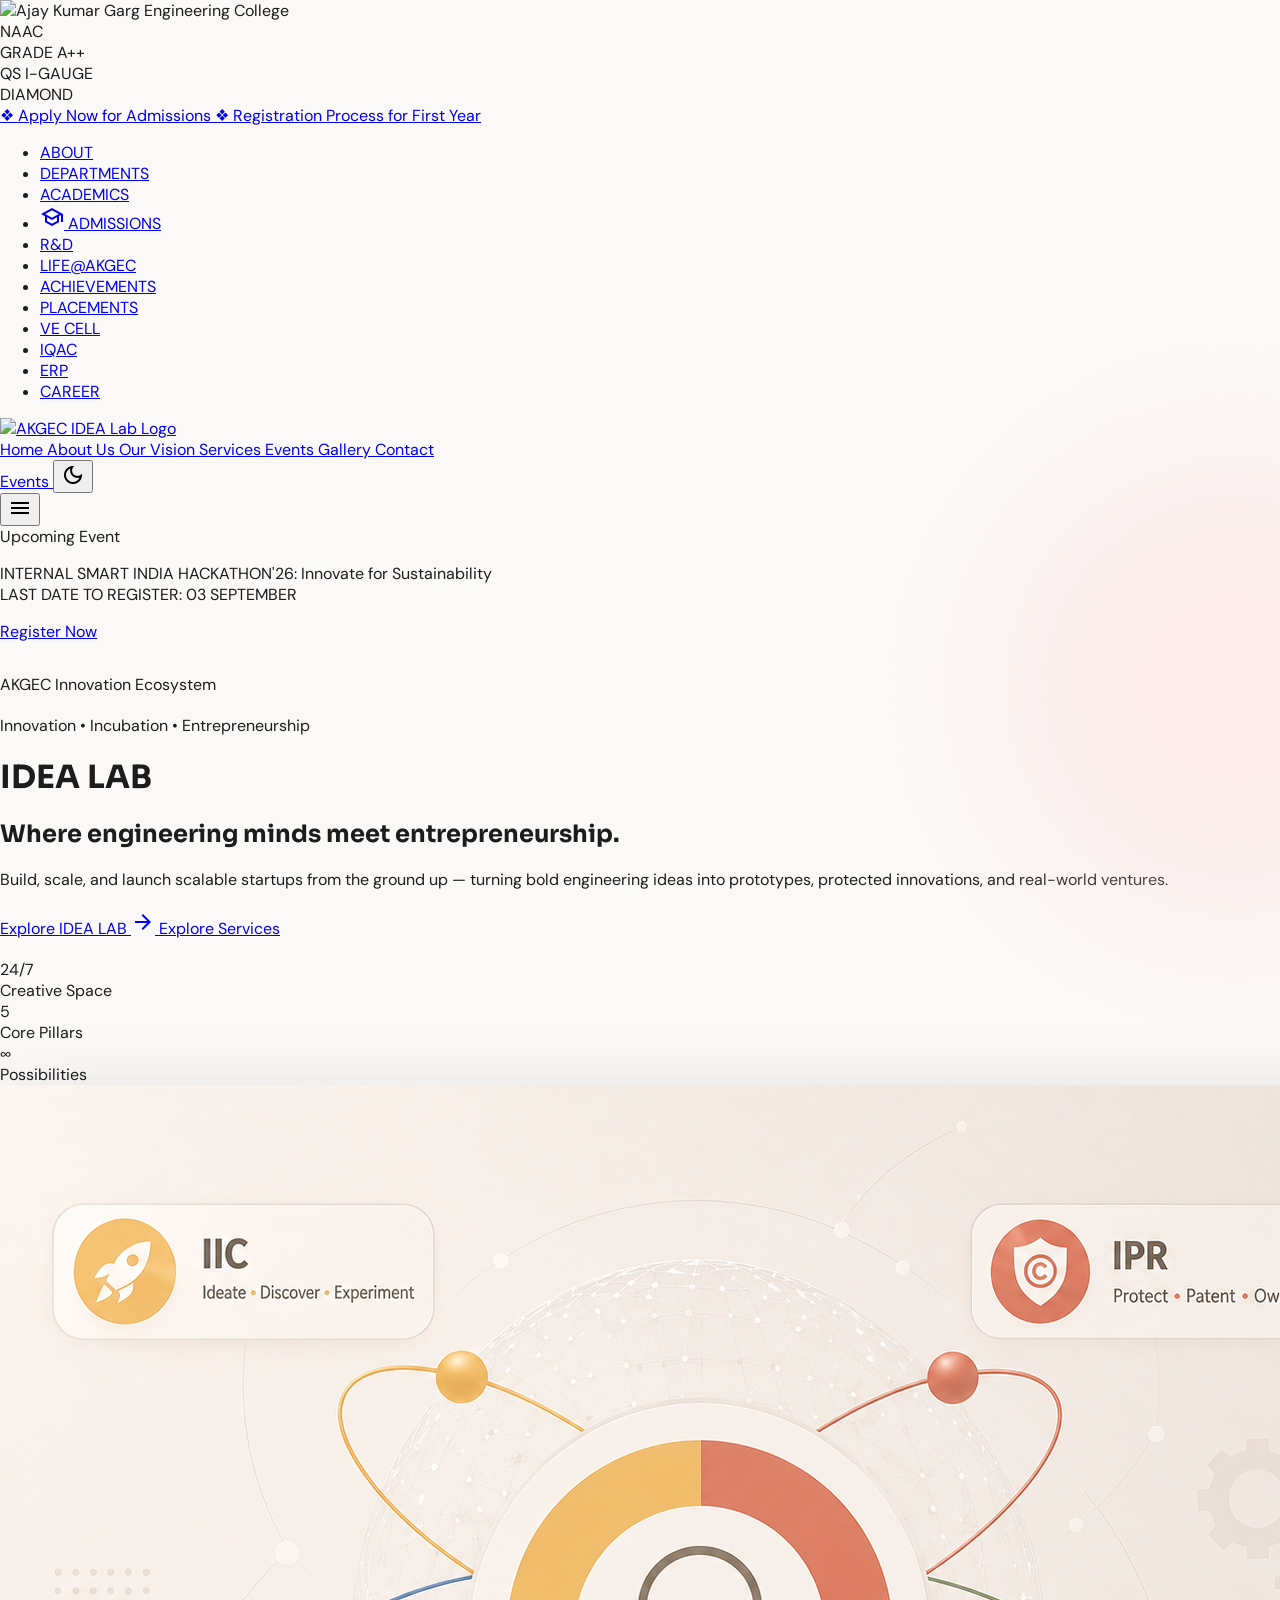
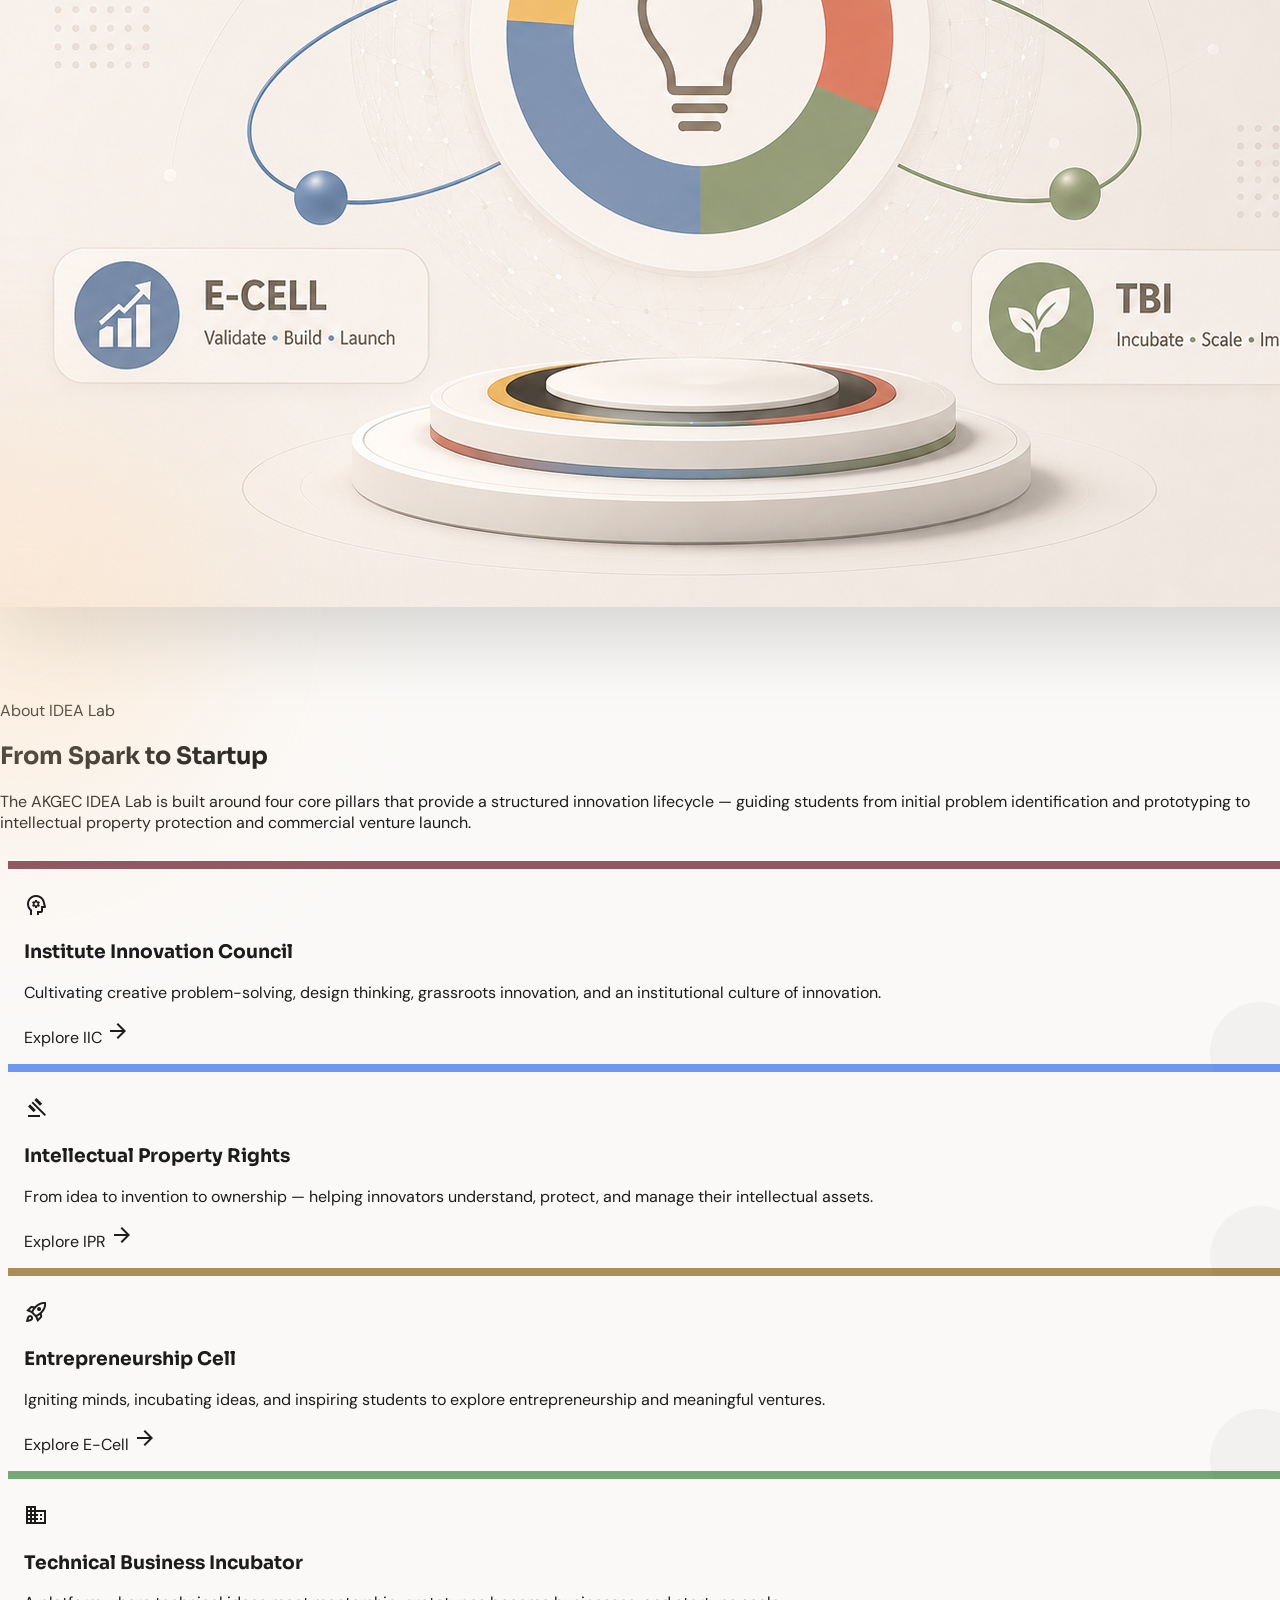
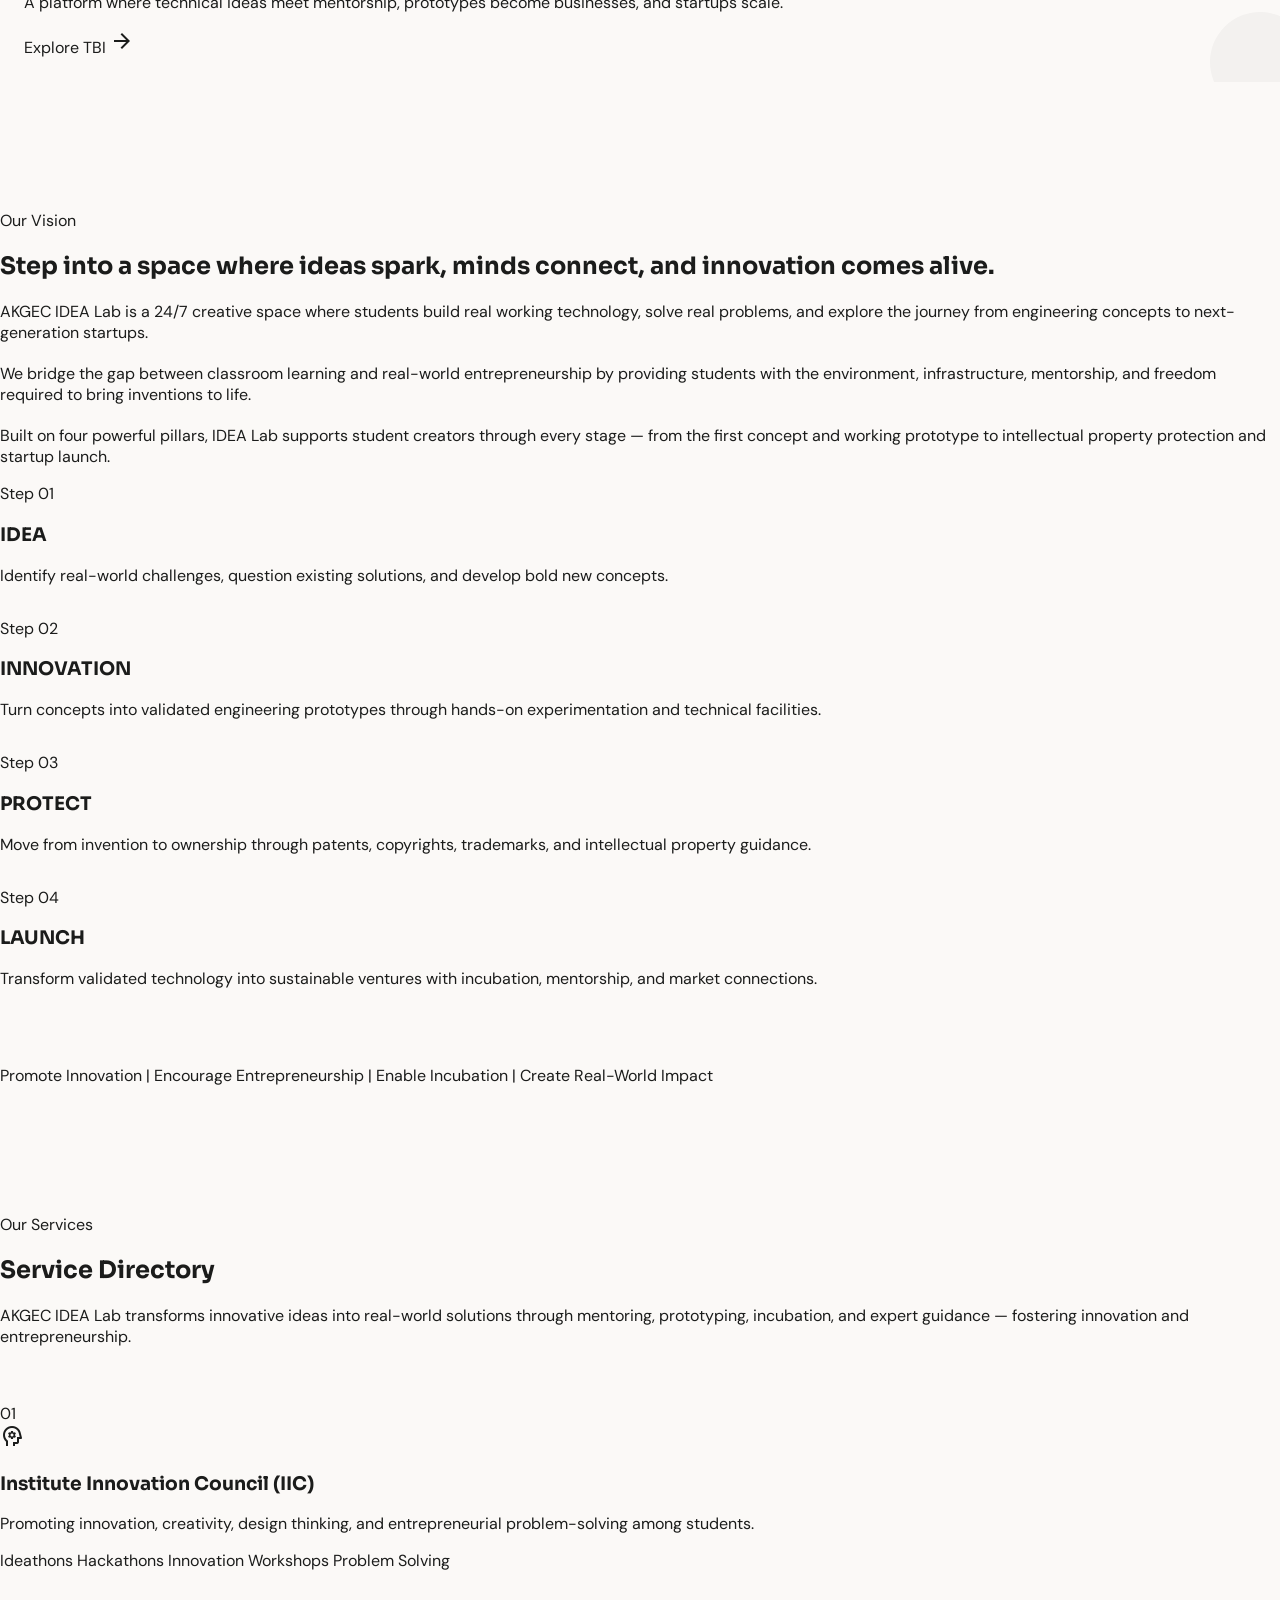
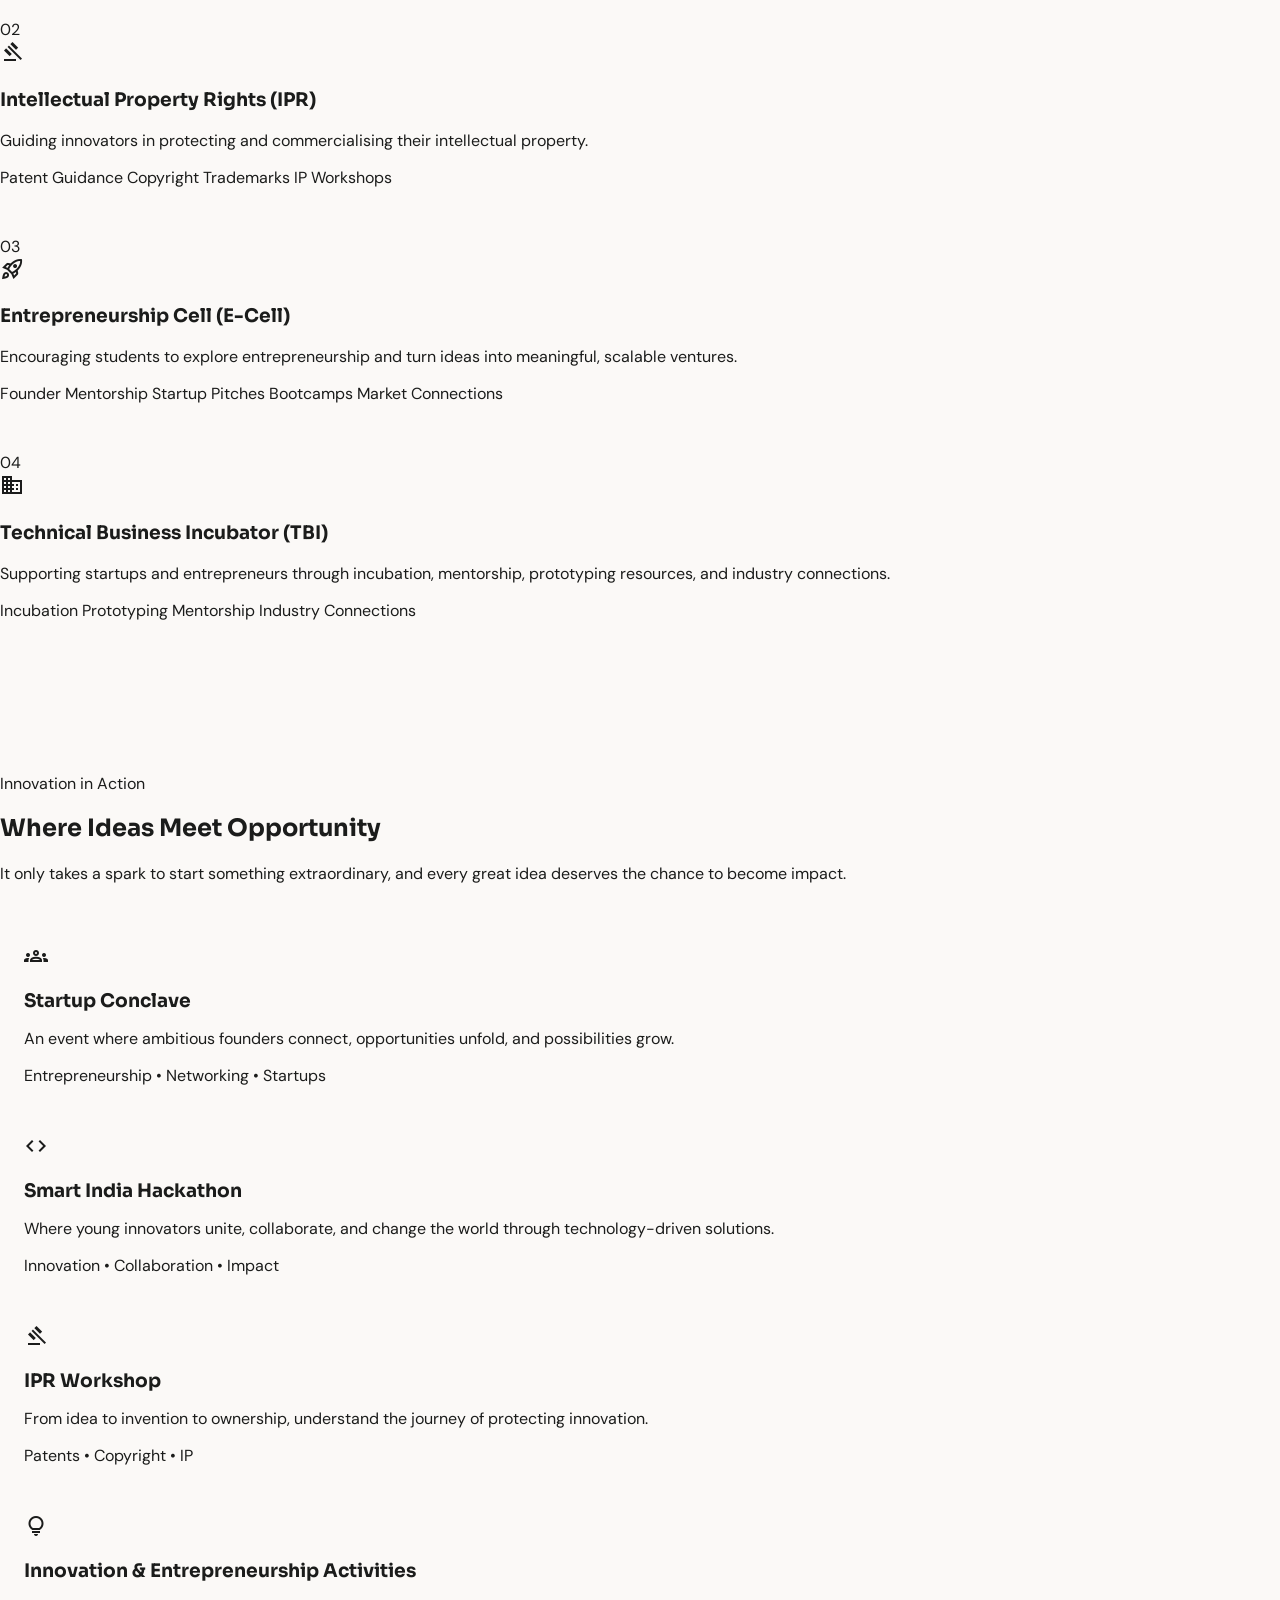
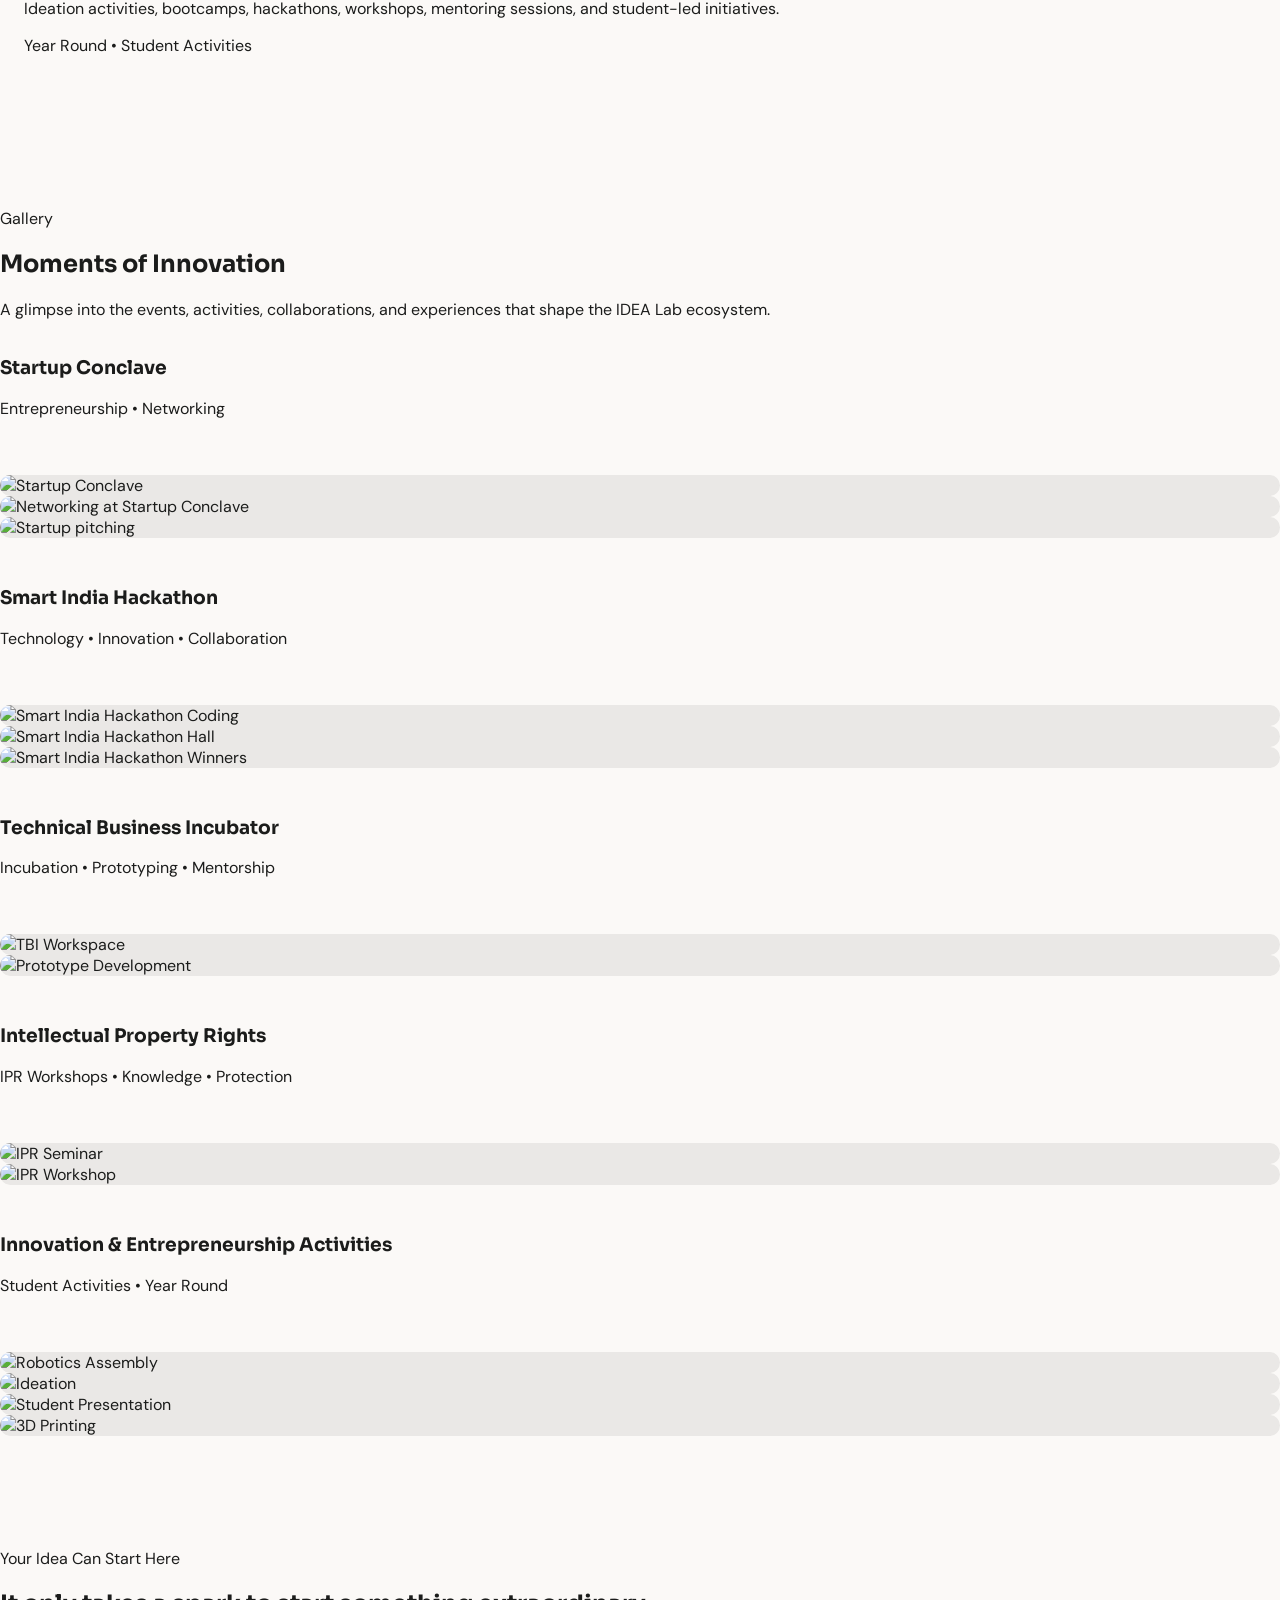
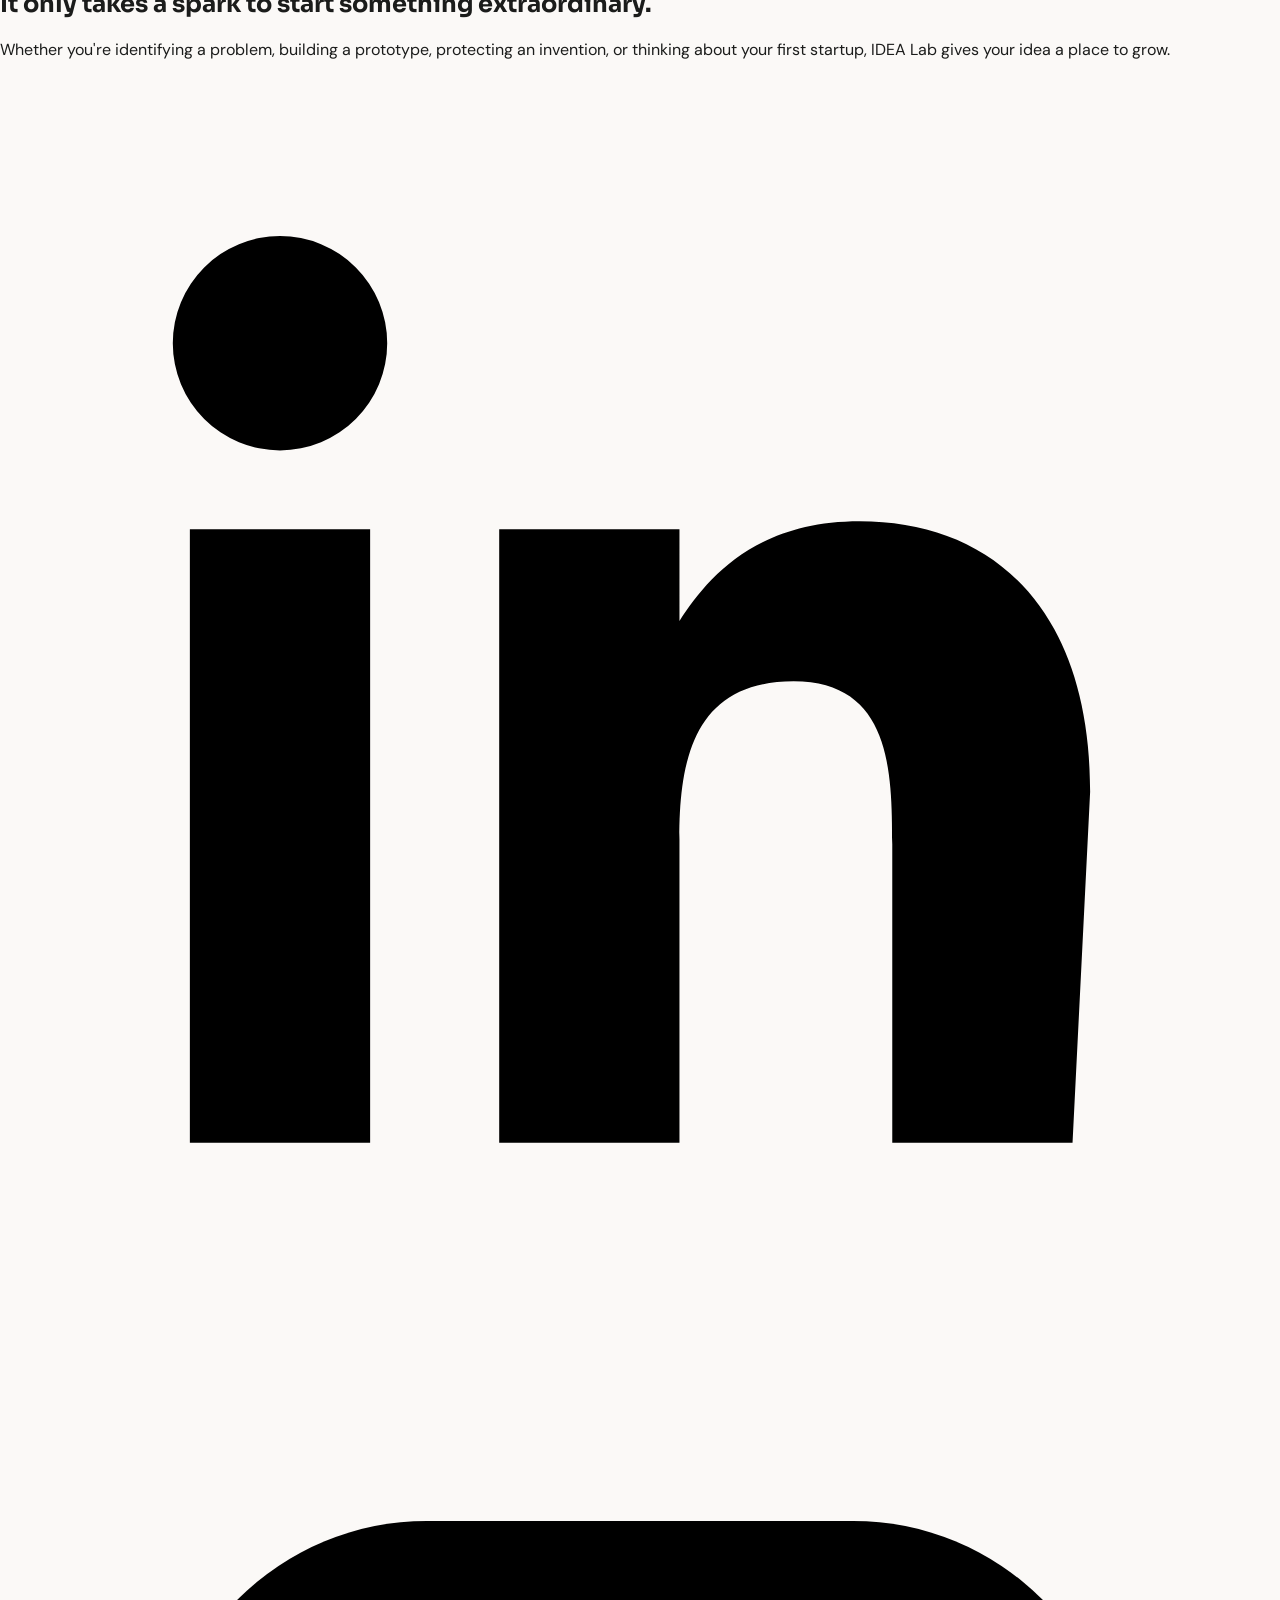
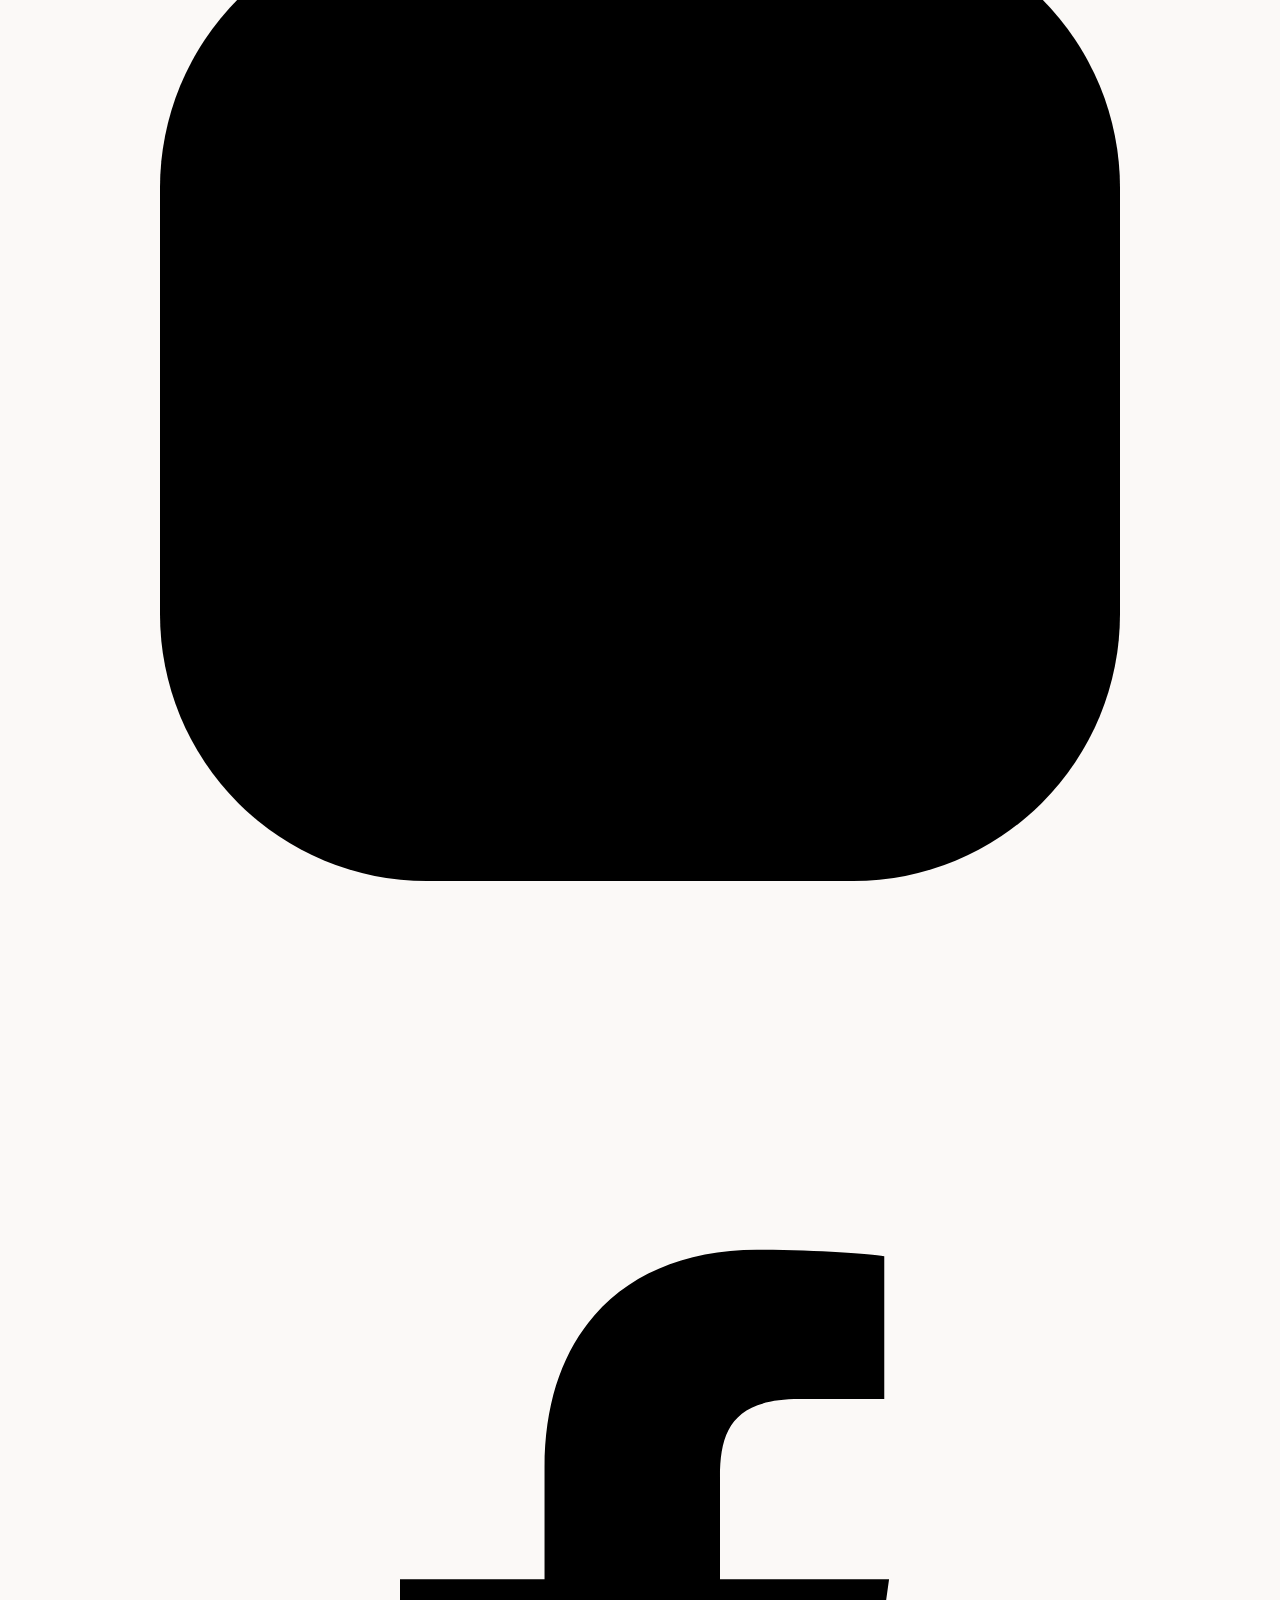
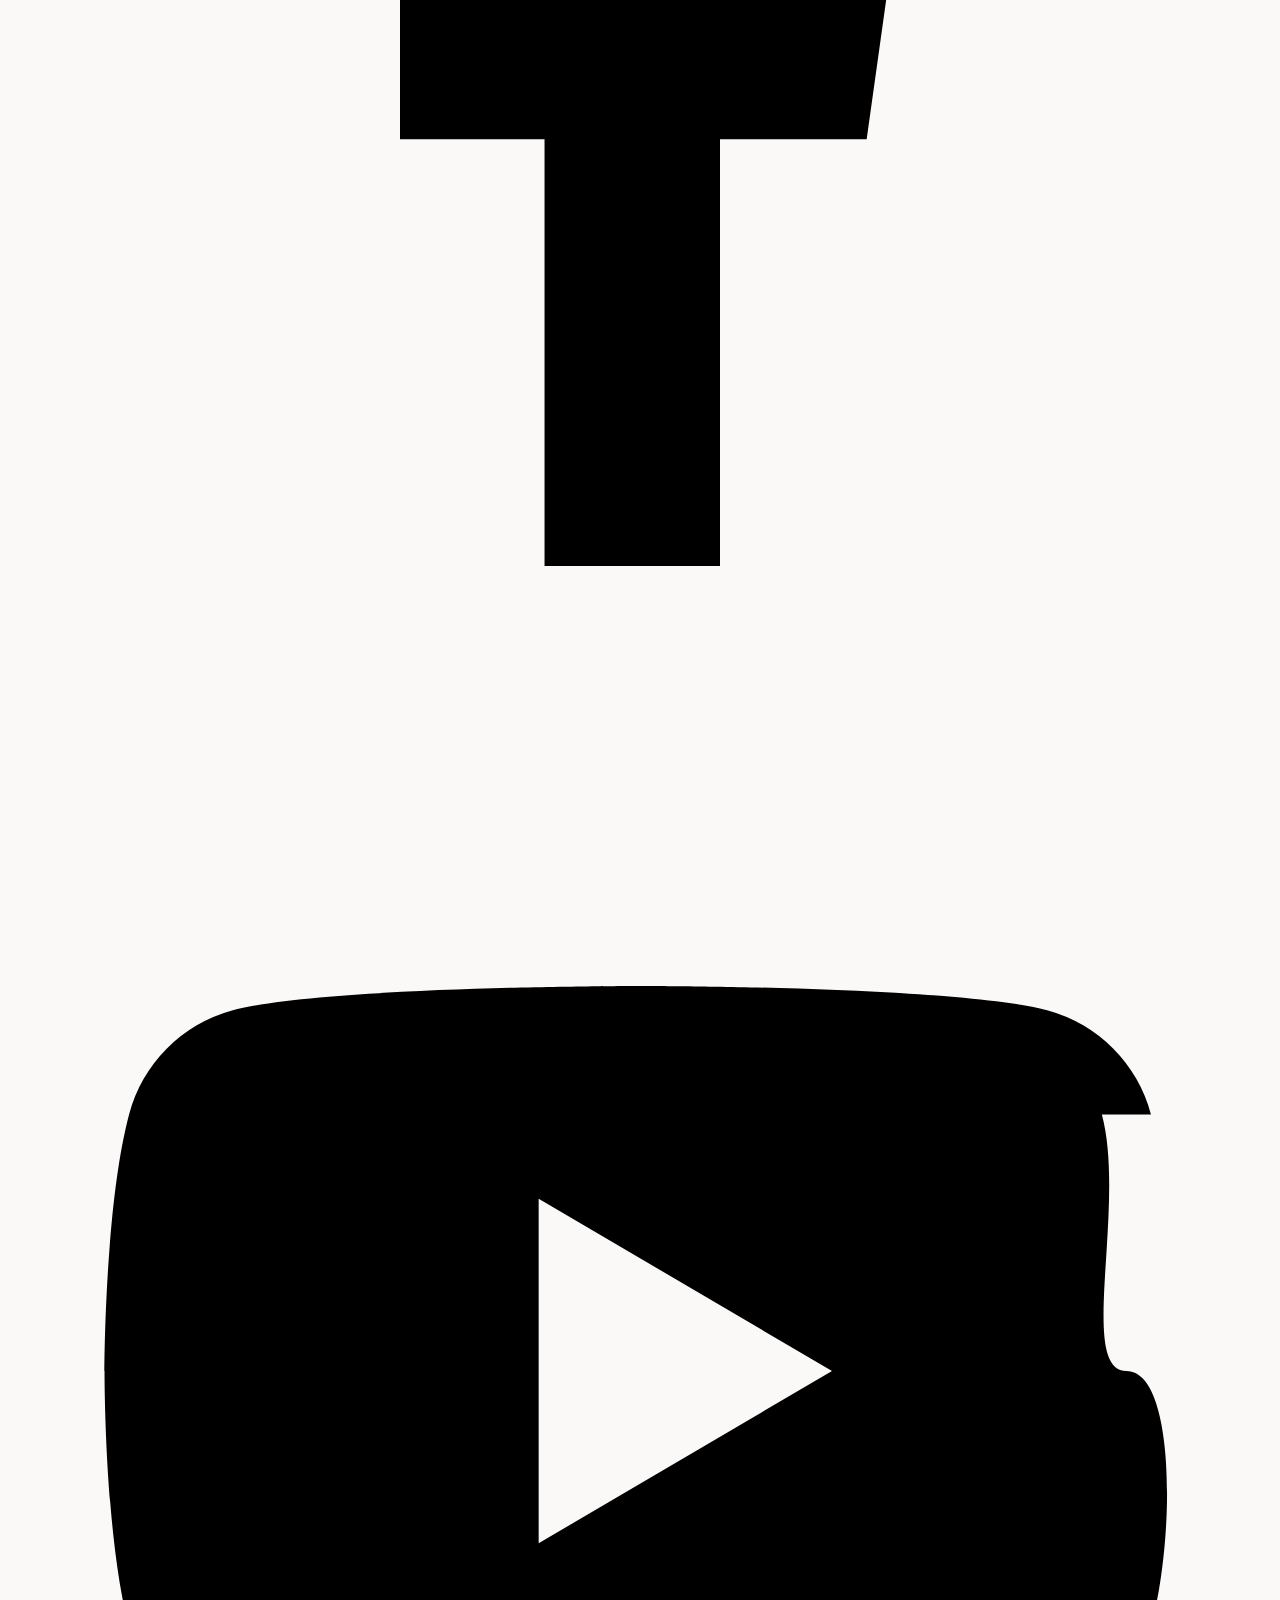
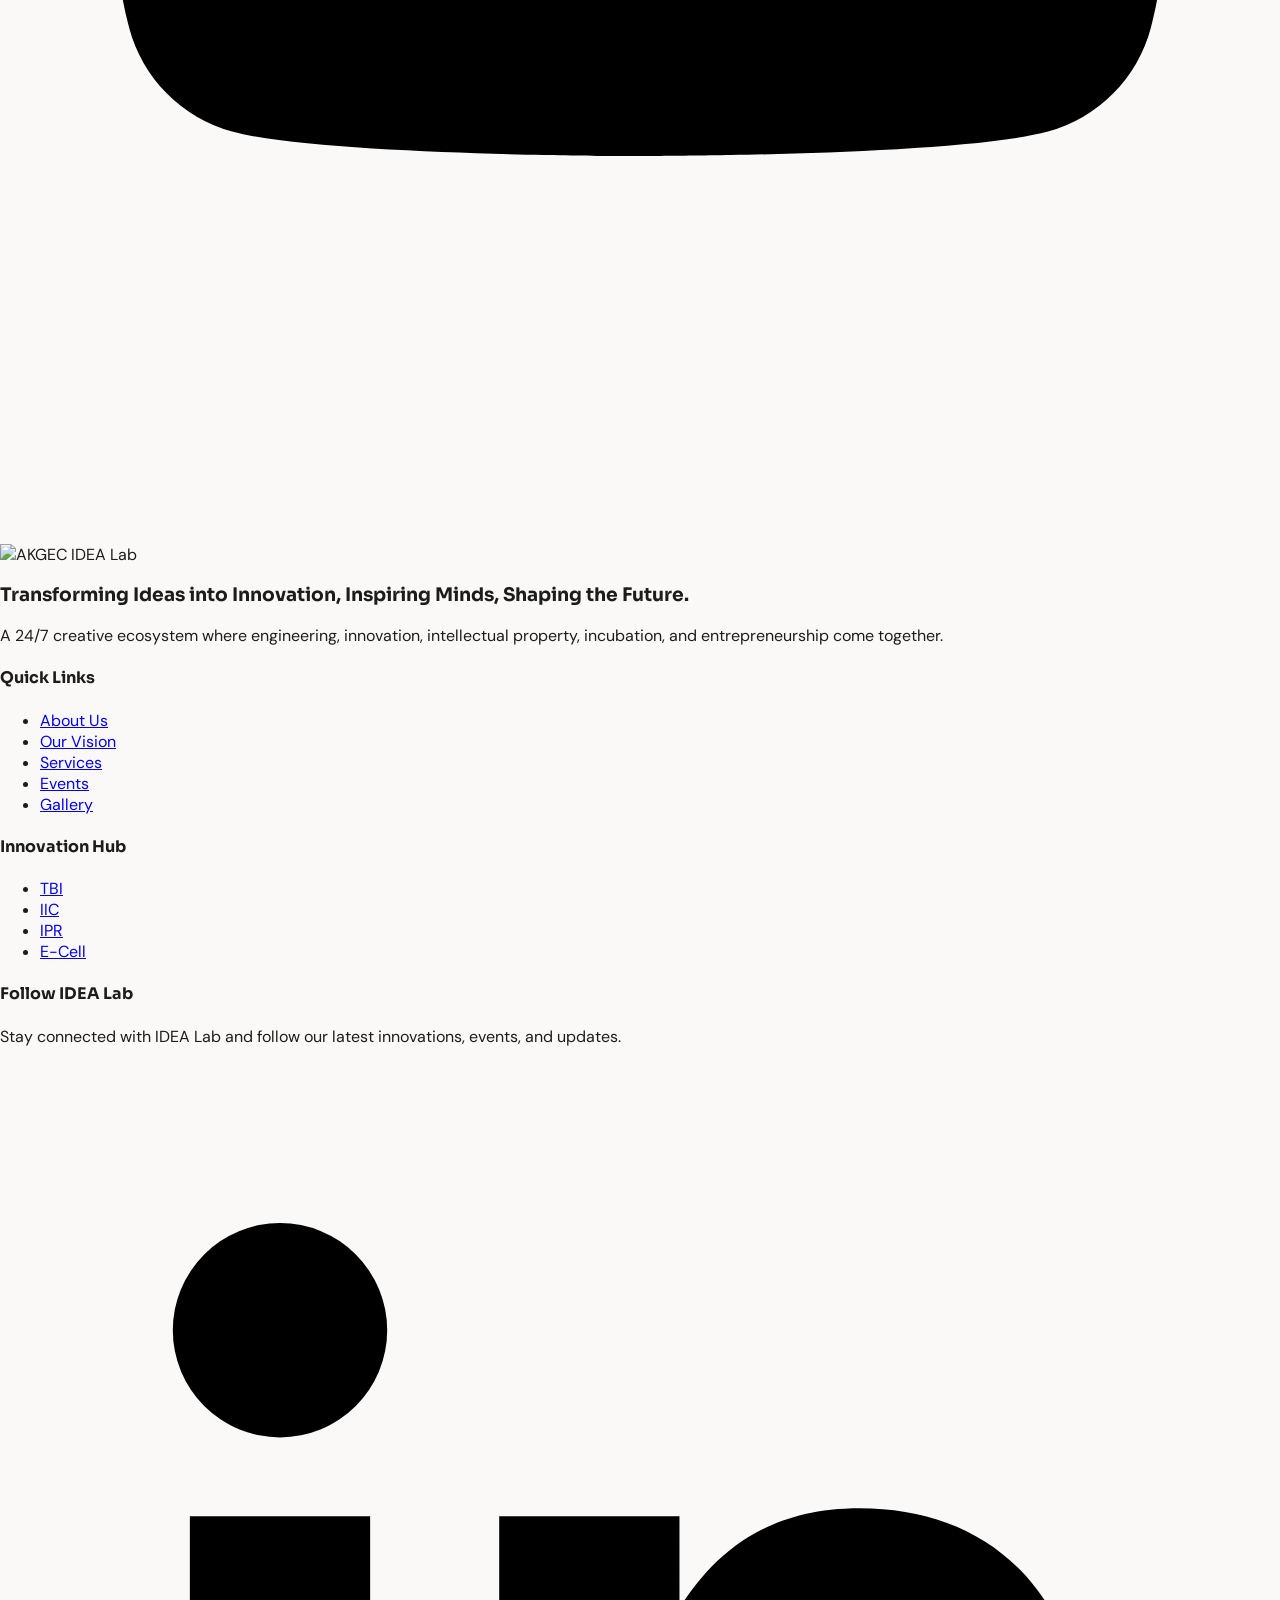
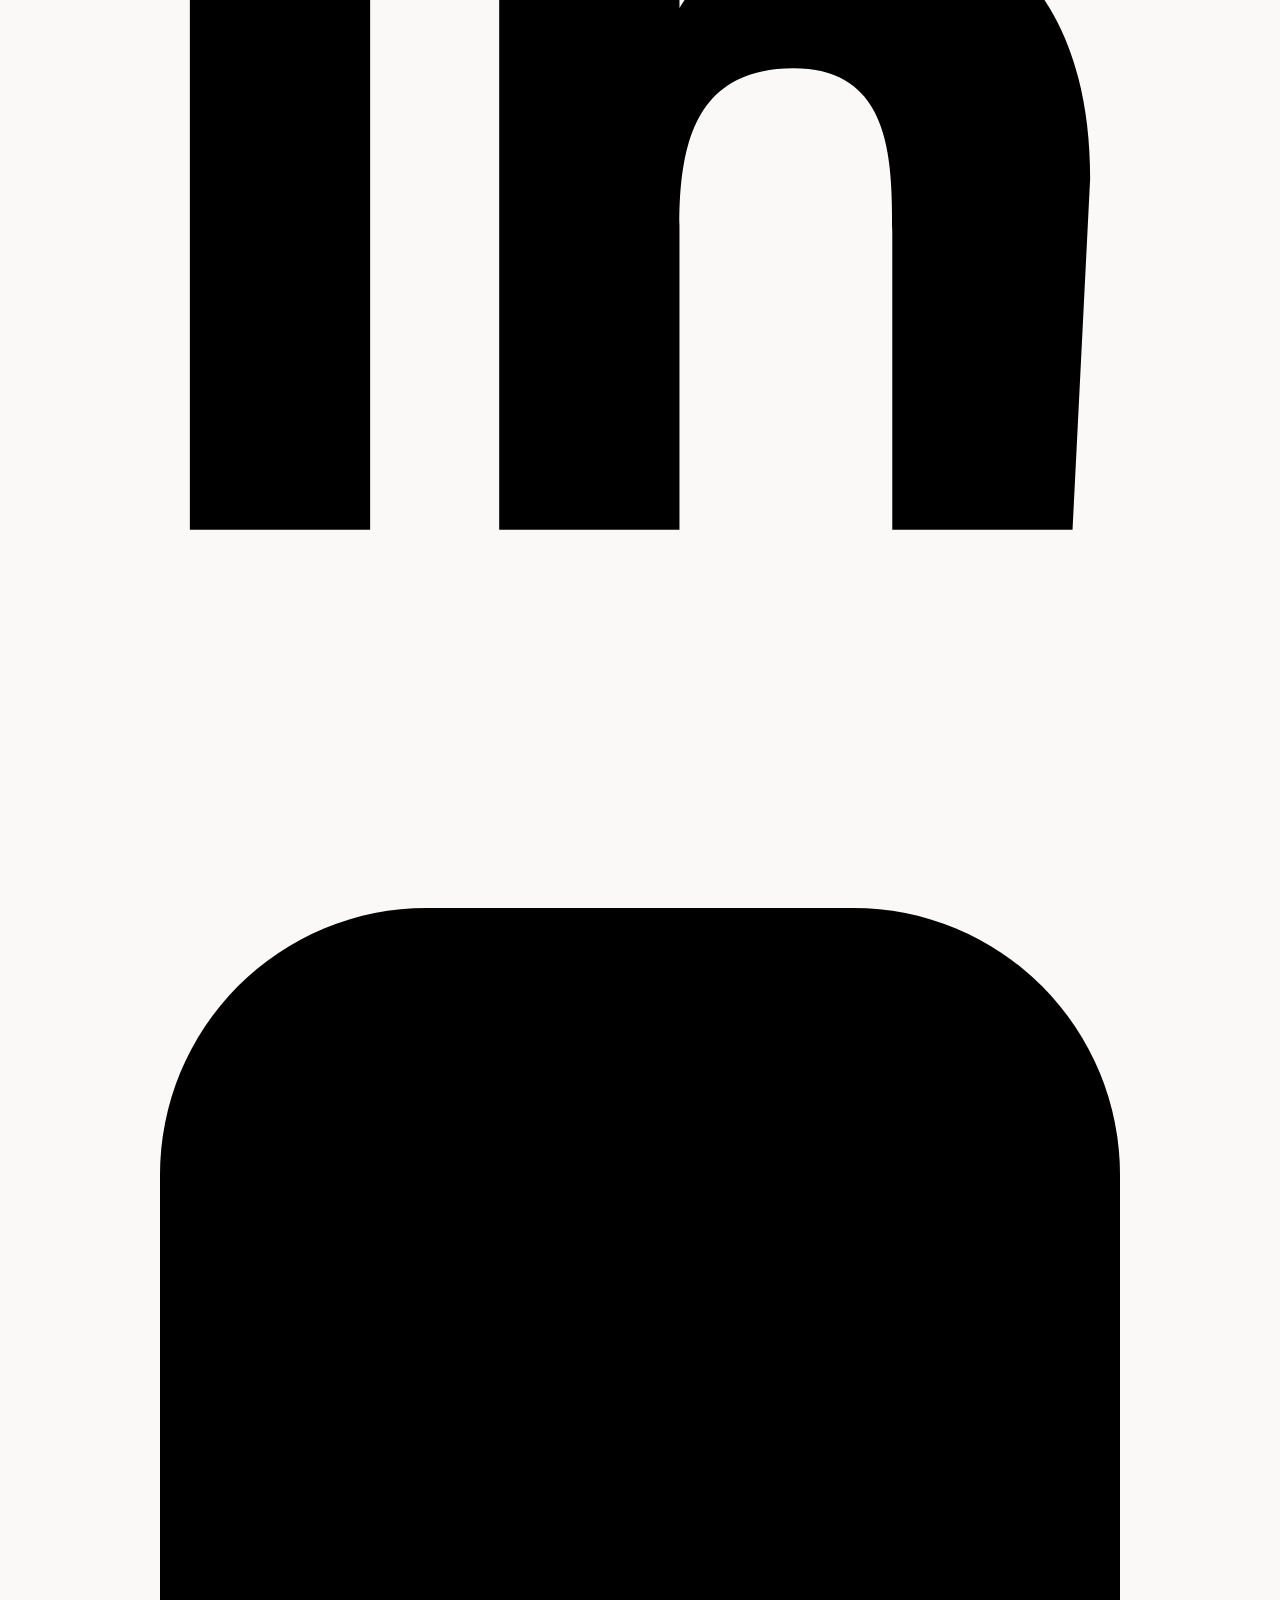
==== index.html @ 811cdd37 "Update index.html" ====
<!DOCTYPE html>
<html lang="en" class="scroll-smooth">
<head>
    <meta charset="UTF-8">
    <meta name="viewport" content="width=device-width, initial-scale=1.0">

    <title>AKGEC IDEA Lab | Innovation • Incubation • Entrepreneurship</title>

    <meta
        name="description"
        content="AKGEC IDEA Lab empowers students to transform ideas into prototypes, protect innovations, and launch scalable ventures."
    >

    <script src="https://cdn.tailwindcss.com?plugins=forms,container-queries"></script>

    <link
        href="https://fonts.googleapis.com/css2?family=DM+Sans:opsz,wght@9..40,400..700&family=Sora:wght@400..800&display=swap"
        rel="stylesheet"
    >

    <link
        href="https://fonts.googleapis.com/css2?family=Material+Symbols+Outlined:wght,FILL@100..700,0..1&display=swap"
        rel="stylesheet"
    >

    <script>
        tailwind.config = {
            darkMode: "class",

            theme: {
                extend: {

                    colors: {
                        primary: "#5b0417",
                        "primary-container": "#7a1e2b",
                        "primary-fixed": "#ffdada",
                        "primary-fixed-dim": "#ffb3b6",

                        secondary: "#835400",
                        "secondary-container": "#feb64e",
                        "secondary-fixed": "#ffddb5",
                        "secondary-fixed-dim": "#ffb956",

                        tertiary: "#242b3a",
                        "tertiary-container": "#3a4151",

                        background: "#fbf9f7",
                        surface: "#fbf9f7",
                        "surface-bright": "#fbf9f7",
                        "surface-container": "#efedeb",
                        "surface-container-low": "#f5f3f1",
                        "surface-container-lowest": "#ffffff",
                        "surface-container-high": "#eae8e6",
                        "surface-container-highest": "#e4e2e0",
                        "surface-variant": "#e4e2e0",

                        "on-surface": "#1b1c1b",
                        "on-surface-variant": "#564242",
                        "on-primary": "#ffffff",
                        "on-secondary": "#ffffff",
                        "on-tertiary": "#ffffff",

                        outline: "#897172",
                        "outline-variant": "#dcc0c0"
                    },

                    spacing: {
                        "margin-desktop": "64px",
                        "margin-mobile": "20px",
                        "section-padding": "120px",
                        "container-max": "1280px",
                        gutter: "24px"
                    },

                    fontFamily: {
                        body: ["DM Sans"],
                        heading: ["Sora"]
                    }
                }
            }
        };
    </script>

    <style>

        * {
            box-sizing: border-box;
        }

        html {
            scroll-behavior: smooth;
        }

        body {
            margin: 0;
            font-family: "DM Sans", sans-serif;
            background: #fbf9f7;
            color: #1b1c1b;
        }

        h1,
        h2,
        h3,
        h4,
        h5,
        h6 {
            font-family: "Sora", sans-serif;
        }

        ::selection {
            background: #7a1e2b;
            color: white;
        }

        /* --------------------------------
           NAVIGATION
        -------------------------------- */

        .docked {
            min-height: 80px;
        }

        .docked-logo {
            height: 80px;
            width: auto;
            object-fit: contain;
        }

        @media (max-width: 767px) {
            .docked {
                min-height: 72px;
            }

            .docked-logo {
                height: 72px;
                max-width: 175px;
            }
        }

        .mobile-menu-panel {
            display: none;
        }

        .mobile-menu-panel.is-open {
            display: grid;
        }

        /* --------------------------------
           HERO
        -------------------------------- */

        .hero-grid {
            position: relative;
        }

        .hero-grid::before {
            content: "";
            position: absolute;
            width: 450px;
            height: 450px;
            border-radius: 50%;
            background: rgba(255, 218, 218, 0.45);
            filter: blur(90px);
            top: -180px;
            right: -180px;
            pointer-events: none;
        }

        .hero-grid::after {
            content: "";
            position: absolute;
            width: 400px;
            height: 400px;
            border-radius: 50%;
            background: rgba(255, 221, 181, 0.35);
            filter: blur(90px);
            bottom: -180px;
            left: -180px;
            pointer-events: none;
        }

        .hero-logo {
            filter: drop-shadow(0 25px 40px rgba(0, 0, 0, 0.16));
        }

        /* --------------------------------
           PILLARS
        -------------------------------- */

        .pillar-card {
            position: relative;
            overflow: hidden;
        }

        .pillar-card::after {
            content: "";
            position: absolute;
            width: 100px;
            height: 100px;
            border-radius: 50%;
            background: currentColor;
            opacity: 0.035;
            right: -30px;
            bottom: -30px;
            transition: transform 0.4s ease;
        }

        .pillar-card:hover::after {
            transform: scale(2);
        }

        .pillar-card:nth-child(1) {
            box-shadow: 8px -8px 0 rgba(91, 4, 23, 0.65);
        }

        .pillar-card:nth-child(2) {
            box-shadow: 8px -8px 0 rgba(37, 99, 235, 0.65);
        }

        .pillar-card:nth-child(3) {
            box-shadow: 8px -8px 0 rgba(131, 84, 0, 0.65);
        }

        .pillar-card:nth-child(4) {
            box-shadow: 8px -8px 0 rgba(46, 125, 50, 0.65);
        }

        /* --------------------------------
           JOURNEY
        -------------------------------- */

        .journey-line {
            background: linear-gradient(
                to bottom,
                #5b0417,
                #835400,
                #2563eb,
                #2e7d32
            );
        }

        /* --------------------------------
           SERVICE DIRECTORY
        -------------------------------- */

        .service-row {
            transition:
                background-color 0.3s ease,
                transform 0.3s ease;
        }

        .service-row:hover {
            transform: translateX(6px);
        }

        /* --------------------------------
           GALLERY
        -------------------------------- */

        .gallery-image-wrapper {
            overflow: hidden;
            border-radius: 24px;
            position: relative;
            cursor: pointer;
            background: #eae8e6;
        }

        .gallery-image {
            transition:
                transform 0.6s cubic-bezier(0.25, 1, 0.5, 1);
            width: 100%;
            height: 100%;
            object-fit: cover;
        }

        .gallery-image-wrapper:hover .gallery-image {
            transform: scale(1.05);
        }

        .gallery-overlay {
            position: absolute;
            inset: 0;
            background:
                linear-gradient(
                    to top,
                    rgba(11, 18, 32, 0.55) 0%,
                    rgba(11, 18, 32, 0) 55%
                );
            opacity: 0;
            transition: opacity 0.4s ease;
            pointer-events: none;
        }

        .gallery-image-wrapper:hover .gallery-overlay {
            opacity: 1;
        }

        .lightbox-open {
            overflow: hidden;
        }

        /* --------------------------------
           DARK MODE
        -------------------------------- */

        html.dark body {
            background: #111827;
            color: #f3f4f6;
        }

        html.dark .light-surface {
            background: #1f2937 !important;
        }

        html.dark .light-text {
            color: #f9fafb !important;
        }

        html.dark .light-muted {
            color: #d1d5db !important;
        }

        html.dark .global-nav {
            background: #1f2937;
            border-color: #374151;
        }

        html.dark .global-nav a {
            color: #f3f4f6;
        }

        html.dark .idea-nav {
            background: rgba(17, 24, 39, 0.95);
            border-color: #374151;
        }

        /* --------------------------------
           ANIMATIONS
        -------------------------------- */

        @keyframes floatLogo {
            0%,
            100% {
                transform: translateY(0);
            }

            50% {
                transform: translateY(-8px);
            }
        }

        .floating-logo {
            animation: floatLogo 5s ease-in-out infinite;
        }

        @keyframes pulseDot {
            0%,
            100% {
                opacity: 1;
                transform: scale(1);
            }

            50% {
                opacity: 0.5;
                transform: scale(1.25);
            }
        }

        .pulse-dot {
            animation: pulseDot 2s infinite;
        }

        /* --------------------------------
           RESPONSIVE
        -------------------------------- */

        @media (max-width: 767px) {

            .hero-logo {
                max-width: 320px;
            }

            .pillar-card {
                box-shadow: 6px -6px 0 rgba(91, 4, 23, 0.4) !important;
            }

            .service-row:hover {
                transform: none;
            }
        }

    </style>

<style id="android-theme-toggle-styles">
#androidThemeToggle{display:none;position:fixed;right:16px;bottom:18px;z-index:9999;width:52px;height:52px;border:1px solid rgba(255,255,255,.2);border-radius:50%;background:rgba(23,33,43,.94);color:#fff;align-items:center;justify-content:center;font-size:21px;box-shadow:0 8px 24px rgba(0,0,0,.28);backdrop-filter:blur(10px);-webkit-backdrop-filter:blur(10px);cursor:pointer;-webkit-tap-highlight-color:transparent}
#androidThemeToggle:active{transform:scale(.92)}
html.android-light body{background:#fbf9f7!important;color:#1b1c1b!important}
html.android-light .idea-nav{background:rgba(251,249,247,.95)!important;border-color:#dcc0c0!important}
html.android-light .android-theme-label{color:#1b1c1b}
html.android-light #androidThemeToggle{background:#fff;color:#5b0417;border-color:rgba(91,4,23,.15)}
@media (max-width:767px),(pointer:coarse){#androidThemeToggle{display:flex}}
</style>
<style id="compact-spacing-overrides">
/* ============================================================
   COMPACT SPACING OVERRIDE
   Reduces excessive vertical whitespace across all sections,
   with extra-tight spacing on Android/mobile screens.
============================================================ */

/* Global section rhythm */
.py-section-padding {
    padding-top: 64px !important;
    padding-bottom: 64px !important;
}

/* HERO: remove the large empty area created by the image column */
.hero-grid {
    padding-top: 32px !important;
    padding-bottom: 32px !important;
}

.hero-grid > div {
    gap: 32px !important;
}

.hero-grid .space-y-7 > :not([hidden]) ~ :not([hidden]) {
    margin-top: 20px !important;
}

.hero-grid .flex.items-center.justify-center.min-h-\[300px\].lg\:min-h-\[420px\] {
    min-height: 300px !important;
}

/* About section */
#about {
    padding-top: 56px !important;
    padding-bottom: 64px !important;
}

#about .max-w-4xl {
    margin-bottom: 36px !important;
}

#about .pillar-card {
    padding: 24px !important;
}

#about .pillar-card .mb-6 {
    margin-bottom: 16px !important;
}

#about .pillar-card .mt-6 {
    margin-top: 16px !important;
}

/* Vision */
#vision .grid {
    gap: 40px !important;
}

#vision .space-y-6 > :not([hidden]) ~ :not([hidden]) {
    margin-top: 20px !important;
}

#vision .relative.flex.gap-6.mb-12 {
    margin-bottom: 32px !important;
}

#vision .mt-20 {
    margin-top: 48px !important;
}

#vision .pt-10 {
    padding-top: 28px !important;
}

/* Services */
#services .mb-14 {
    margin-bottom: 32px !important;
}

#services .service-row {
    padding-top: 24px !important;
    padding-bottom: 24px !important;
}

#services .service-row .flex {
    gap: 20px !important;
}

/* Events */
#events .max-w-3xl {
    margin-bottom: 36px !important;
}

#events article {
    padding: 24px !important;
}

#events article h3 {
    margin-top: 16px !important;
    margin-bottom: 10px !important;
}

#events article p {
    margin-bottom: 16px !important;
}

/* Gallery */
#gallery .max-w-3xl {
    margin-bottom: 36px !important;
}

#gallery > div > section {
    margin-bottom: 48px !important;
}

#gallery > div > section > div:first-child {
    padding-bottom: 16px !important;
    margin-bottom: 24px !important;
}

#gallery .grid {
    gap: 16px !important;
}

/* Contact/footer sections: keep the same compact rhythm */
#contact {
    padding-top: 64px !important;
    padding-bottom: 64px !important;
}

/* Remove accidental large vertical spacing from common Tailwind utilities */
main section.py-section-padding {
    margin-top: 0 !important;
    margin-bottom: 0 !important;
}

/* ============================================================
   MOBILE / ANDROID
============================================================ */
@media (max-width: 767px) {

    .py-section-padding {
        padding-top: 42px !important;
        padding-bottom: 42px !important;
    }

    /* Keep navigation compact */
    .docked {
        min-height: 60px !important;
    }

    .docked-logo {
        height: 60px !important;
        max-width: 150px !important;
    }

    /* Upcoming event banner */
    #home {
        padding-top: 12px !important;
        padding-bottom: 12px !important;
    }

    #home .max-w-container-max {
        gap: 10px !important;
    }

    /* Hero */
    .hero-grid {
        padding-top: 24px !important;
        padding-bottom: 28px !important;
    }

    .hero-grid > div {
        gap: 24px !important;
    }

    .hero-grid .space-y-7 > :not([hidden]) ~ :not([hidden]) {
        margin-top: 16px !important;
    }

    .hero-grid .flex.items-center.justify-center.min-h-\[300px\].lg\:min-h-\[420px\] {
        min-height: 220px !important;
    }

    .hero-grid .hero-logo {
        max-width: 260px !important;
    }

    .hero-grid .flex.flex-wrap.gap-4.pt-2 {
        gap: 10px !important;
        padding-top: 0 !important;
    }

    .hero-grid .grid.grid-cols-3 {
        gap: 12px !important;
        padding-top: 16px !important;
    }

    /* About */
    #about {
        padding-top: 42px !important;
        padding-bottom: 46px !important;
    }

    #about .max-w-4xl {
        margin-bottom: 28px !important;
    }

    #about .pillar-card {
        padding: 20px !important;
    }

    /* Vision */
    #vision .grid {
        gap: 30px !important;
    }

    #vision .relative.flex.gap-6.mb-12 {
        margin-bottom: 24px !important;
    }

    #vision .relative.flex.gap-6 {
        gap: 16px !important;
    }

    #vision .mt-20 {
        margin-top: 36px !important;
    }

    #vision .pt-10 {
        padding-top: 22px !important;
    }

    /* Services */
    #services .mb-14 {
        margin-bottom: 24px !important;
    }

    #services .service-row {
        padding-top: 20px !important;
        padding-bottom: 20px !important;
        padding-left: 0 !important;
        padding-right: 0 !important;
    }

    #services .service-row .flex {
        gap: 14px !important;
    }

    /* Events */
    #events .max-w-3xl {
        margin-bottom: 28px !important;
    }

    #events article {
        padding: 20px !important;
    }

    /* Gallery */
    #gallery .max-w-3xl {
        margin-bottom: 28px !important;
    }

    #gallery > div > section {
        margin-bottom: 38px !important;
    }

    #gallery > div > section > div:first-child {
        margin-bottom: 18px !important;
    }

    /* Prevent large fixed gallery heights on small screens */
    #gallery .md\:h-\[600px\],
    #gallery .md\:h-\[420px\] {
        height: auto !important;
    }

    /* Smaller image blocks on Android */
    #gallery .gallery-image-wrapper.h-72 {
        height: 220px !important;
    }

    /* Contact */
    #contact {
        padding-top: 44px !important;
        padding-bottom: 44px !important;
    }
}

/* Extra-small phones */
@media (max-width: 390px) {
    .hero-grid .hero-logo {
        max-width: 225px !important;
    }

    .hero-grid {
        padding-top: 20px !important;
        padding-bottom: 22px !important;
    }

    .py-section-padding {
        padding-top: 36px !important;
        padding-bottom: 36px !important;
    }

    #about,
    #contact {
        padding-top: 36px !important;
        padding-bottom: 40px !important;
    }
}
</style>
</head>

<body class="overflow-x-hidden">
<button id="androidThemeToggle" type="button" aria-label="Switch to light theme" title="Change theme"><span id="androidThemeIcon" class="material-symbols-outlined">light_mode</span></button>


<!-- ============================================================
     AKGEC TOP HEADER
============================================================ -->

<div class="hidden md:block bg-surface-container-lowest border-b border-surface-variant light-surface">

    <div class="max-w-[1400px] mx-auto px-6 py-4 flex justify-between items-center">

        <div class="flex items-center h-16">
            <img
                src="https://lh3.googleusercontent.com/aida-public/[base64]"
                alt="Ajay Kumar Garg Engineering College"
                class="h-full w-auto object-contain"
            >
        </div>

        <div class="flex items-center gap-6">

            <div class="flex items-center gap-2 h-14">

                <div class="h-full border border-surface-variant px-3 py-1 flex items-center justify-center bg-surface-container">
                    <span class="text-primary font-bold text-lg leading-none">
                        NAAC<br>
                        <span class="text-xs font-normal text-on-surface-variant">
                            GRADE
                        </span>
                        A++
                    </span>
                </div>

                <div class="h-full border border-surface-variant px-3 py-1 flex flex-col items-center justify-center bg-surface-container">

                    <div class="flex items-center gap-1 text-secondary-fixed-dim font-bold">
                        <span class="bg-secondary-fixed-dim text-black px-1 text-xs rounded-sm">
                            QS
                        </span>
                        I-GAUGE
                    </div>

                    <span class="bg-tertiary-container text-white text-[10px] px-2 py-0.5 mt-1 font-bold rounded-sm w-full text-center">
                        DIAMOND
                    </span>

                </div>

            </div>

            <div class="flex flex-col gap-2">

                <a
                    href="#contact"
                    class="bg-primary-container hover:bg-primary text-white text-sm font-semibold py-2 px-6 rounded shadow-md transition"
                >
                    ❖ Apply Now for Admissions
                </a>

                <a
                    href="#contact"
                    class="bg-primary-container hover:bg-primary text-white text-sm font-semibold py-2 px-6 rounded shadow-md transition"
                >
                    ❖ Registration Process for First Year
                </a>

            </div>

        </div>

    </div>

</div>


<!-- ============================================================
     GLOBAL AKGEC NAVIGATION
============================================================ -->

<div class="global-nav hidden lg:block w-full bg-surface-container-highest border-b-2 border-secondary-fixed-dim">

    <div class="max-w-[1400px] mx-auto px-6">

        <ul class="flex items-center h-12 text-[11px] font-bold tracking-wider">

            <li><a href="#" class="px-3 py-3 uppercase hover:text-primary">ABOUT</a></li>
            <li><a href="#" class="px-3 py-3 uppercase hover:text-primary">DEPARTMENTS</a></li>
            <li><a href="#" class="px-3 py-3 uppercase hover:text-primary">ACADEMICS</a></li>

            <li>
                <a href="#" class="px-3 py-3 uppercase text-primary">
                    <span class="material-symbols-outlined text-[14px] align-middle">
                        school
                    </span>
                    ADMISSIONS
                </a>
            </li>

            <li><a href="#" class="px-3 py-3 uppercase hover:text-primary">R&D</a></li>
            <li><a href="#" class="px-3 py-3 uppercase hover:text-primary">LIFE@AKGEC</a></li>
            <li><a href="#" class="px-3 py-3 uppercase hover:text-primary">ACHIEVEMENTS</a></li>
            <li><a href="#" class="px-3 py-3 uppercase hover:text-primary">PLACEMENTS</a></li>
            <li><a href="#" class="px-3 py-3 uppercase hover:text-primary">VE CELL</a></li>
            <li><a href="#" class="px-3 py-3 uppercase hover:text-primary">IQAC</a></li>
            <li><a href="#" class="px-3 py-3 uppercase hover:text-primary">ERP</a></li>
            <li><a href="#" class="px-3 py-3 uppercase hover:text-primary">CAREER</a></li>

        </ul>

    </div>

</div>


<!-- ============================================================
     IDEA LAB NAVIGATION
============================================================ -->

<nav
    class="idea-nav docked sticky top-0 z-40 bg-surface-container-lowest/90 backdrop-blur-md shadow-sm border-b border-surface-variant"
>

    <div class="max-w-[95%] mx-auto px-margin-mobile md:px-margin-desktop flex justify-between items-center">

        <a href="#home" class="flex items-center">

            <img
                src="https://lh3.googleusercontent.com/aida-public/[base64]"
                alt="AKGEC IDEA Lab Logo"
                class="docked-logo"
            >

        </a>


        <div class="hidden md:flex items-center gap-8">

            <a
                href="#home"
                class="nav-link font-bold text-[11px] uppercase text-primary border-b-2 border-primary pb-1"
            >
                Home
            </a>

            <a
                href="#about"
                class="nav-link font-bold text-[11px] uppercase text-on-surface-variant hover:text-primary"
            >
                About Us
            </a>

            <a
                href="#vision"
                class="nav-link font-bold text-[11px] uppercase text-on-surface-variant hover:text-primary"
            >
                Our Vision
            </a>

            <a
                href="#services"
                class="nav-link font-bold text-[11px] uppercase text-on-surface-variant hover:text-primary"
            >
                Services
            </a>

            <a
                href="#events"
                class="nav-link font-bold text-[11px] uppercase text-on-surface-variant hover:text-primary"
            >
                Events
            </a>

            <a
                href="#gallery"
                class="nav-link font-bold text-[11px] uppercase text-on-surface-variant hover:text-primary"
            >
                Gallery
            </a>

            <a
                href="#contact"
                class="nav-link font-bold text-[11px] uppercase text-on-surface-variant hover:text-primary"
            >
                Contact
            </a>

        </div>


        <div class="hidden md:flex items-center gap-3">

            <a
                href="#events"
                class="bg-primary text-white text-[11px] uppercase font-bold px-5 py-2.5 rounded-full hover:bg-primary-container transition shadow-sm"
            >
                Events
            </a>

            <button
                id="themeToggle"
                aria-label="Toggle Theme"
                class="w-10 h-10 rounded-full bg-surface-container flex items-center justify-center text-primary hover:bg-primary hover:text-white transition border border-surface-variant"
            >
                <span class="material-symbols-outlined">
                    dark_mode
                </span>
            </button>

        </div>


        <button
            id="mobileMenuButton"
            class="md:hidden w-10 h-10 rounded-full bg-surface-container flex items-center justify-center text-primary"
            aria-label="Open navigation menu"
            aria-expanded="false"
        >
            <span class="material-symbols-outlined">
                menu
            </span>
        </button>

    </div>


    <div
        id="mobileMenu"
        class="mobile-menu-panel md:hidden border-t border-surface-variant bg-surface-container-lowest px-5 py-3"
    >

        <a href="#home" class="py-3 border-b border-surface-variant text-[11px] uppercase font-bold">
            Home
        </a>

        <a href="#about" class="py-3 border-b border-surface-variant text-[11px] uppercase font-bold">
            About Us
        </a>

        <a href="#vision" class="py-3 border-b border-surface-variant text-[11px] uppercase font-bold">
            Our Vision
        </a>

        <a href="#services" class="py-3 border-b border-surface-variant text-[11px] uppercase font-bold">
            Services
        </a>

        <a href="#events" class="py-3 border-b border-surface-variant text-[11px] uppercase font-bold">
            Events
        </a>

        <a href="#gallery" class="py-3 border-b border-surface-variant text-[11px] uppercase font-bold">
            Gallery
        </a>

        <a href="#contact" class="py-3 text-[11px] uppercase font-bold">
            Contact
        </a>

    </div>

</nav>


<!-- ============================================================
     UPCOMING EVENT
============================================================ -->

<section
    id="home"
    class="bg-primary-container py-5 px-margin-mobile md:px-margin-desktop text-white"
>

    <div class="max-w-container-max mx-auto flex flex-col md:flex-row justify-between items-center gap-4">

        <div class="flex flex-col md:flex-row items-center gap-4">

            <span class="bg-secondary-container text-black font-bold text-[11px] uppercase px-4 py-1.5 rounded-full">
                Upcoming Event
            </span>

            <p class="font-semibold text-center md:text-left">
                INTERNAL SMART INDIA HACKATHON'26:
                Innovate for Sustainability
                <br>
                <span class="text-white/80">
                    LAST DATE TO REGISTER: 03 SEPTEMBER
                </span>
            </p>

        </div>

        <a
            href="#events"
            class="bg-white text-primary font-bold text-[11px] uppercase px-6 py-2.5 rounded-full hover:bg-surface-bright transition"
        >
            Register Now
        </a>

    </div>

</section>


<!-- ============================================================
     HERO
============================================================ -->

<header
    class="hero-grid bg-surface pt-12 pb-12 px-margin-mobile md:px-margin-desktop overflow-hidden"
>

    <div class="max-w-container-max mx-auto grid grid-cols-1 lg:grid-cols-2 gap-12 items-center relative z-10">

        <div class="flex flex-col items-start space-y-7">

            <div class="inline-flex items-center gap-2 bg-surface-container px-4 py-2 rounded-full border border-surface-variant">

                <span class="pulse-dot w-2 h-2 rounded-full bg-primary"></span>

                <span class="text-[11px] text-primary uppercase tracking-widest font-bold">
                    AKGEC Innovation Ecosystem
                </span>

            </div>


            <div>

                <p class="text-primary text-sm font-bold uppercase tracking-[0.2em] mb-4">
                    Innovation • Incubation • Entrepreneurship
                </p>

                <h1
                    class="font-heading text-5xl md:text-6xl lg:text-7xl font-extrabold text-primary leading-[1.05] tracking-tight"
                >
                    IDEA LAB
                </h1>

            </div>


            <h2
                class="font-heading text-2xl md:text-3xl font-bold text-on-surface max-w-2xl"
            >
                Where engineering minds meet entrepreneurship.
            </h2>


            <p
                class="text-lg md:text-xl text-on-surface-variant leading-relaxed max-w-2xl"
            >
                Build, scale, and launch scalable startups from the ground up —
                turning bold engineering ideas into prototypes, protected
                innovations, and real-world ventures.
            </p>


            <div class="flex flex-wrap gap-4 pt-2">

                <a
                    href="#about"
                    class="bg-primary text-white font-bold text-[11px] uppercase tracking-wider px-7 py-4 rounded-full hover:bg-primary-container hover:-translate-y-1 transition shadow-md flex items-center gap-2"
                >
                    Explore IDEA LAB
                    <span class="material-symbols-outlined text-sm">
                        arrow_forward
                    </span>
                </a>

                <a
                    href="#services"
                    class="border border-primary text-primary font-bold text-[11px] uppercase tracking-wider px-7 py-4 rounded-full hover:bg-primary hover:text-white transition"
                >
                    Explore Services
                </a>

            </div>


            <div class="grid grid-cols-3 gap-6 pt-6 border-t border-surface-variant w-full max-w-xl">

                <div>
                    <div class="font-heading text-2xl font-bold text-primary">
                        24/7
                    </div>
                    <div class="text-xs text-on-surface-variant uppercase tracking-wider">
                        Creative Space
                    </div>
                </div>

                <div>
                    <div class="font-heading text-2xl font-bold text-primary">
                        5
                        
                    </div>
                    <div class="text-xs text-on-surface-variant uppercase tracking-wider">
                        Core Pillars
                    </div>
                </div>

                <div>
                    <div class="font-heading text-2xl font-bold text-primary">
                        ∞
                    </div>
                    <div class="text-xs text-on-surface-variant uppercase tracking-wider">
                        Possibilities
                    </div>
                </div>

            </div>

        </div>


        <div class="relative flex items-center justify-center min-h-[300px] lg:min-h-[420px]">

            <div class="absolute w-[420px] h-[420px] rounded-full bg-primary-fixed opacity-20 blur-3xl"></div>

            <img
                src="images/idealab logo.png"
                alt="AKGEC IDEA Lab"
                class="hero-logo floating-logo w-[min(75vw,520px)] h-auto object-contain relative z-10"
            >

        </div>

    </div>

</header>


<!-- ============================================================
     ABOUT IDEA LAB
============================================================ -->

<section
    id="about"
   class="pt-20 pb-24 px-margin-mobile md:px-margin-desktop bg-[#17212B] relative overflow-hidden"
>

    <div
        class="absolute inset-0 opacity-[0.05]"
        style="
            background-image: radial-gradient(#ffffff 0.5px, transparent 0.5px);
            background-size: 24px 24px;
        "
    ></div>


    <div class="max-w-container-max mx-auto relative z-10">

        <div class="text-center max-w-4xl mx-auto mb-16">

            <span class="text-secondary-fixed-dim text-[11px] uppercase tracking-[0.2em] font-bold">
                About IDEA Lab
            </span>

            <h2 class="font-heading text-4xl md:text-5xl font-bold text-white mt-4 mb-6">
                From Spark to Startup
            </h2>

            <p class="text-lg text-gray-300 leading-relaxed">
                The AKGEC IDEA Lab is built around four core pillars that
                provide a structured innovation lifecycle — guiding students
                from initial problem identification and prototyping to
                intellectual property protection and commercial venture launch.
            </p>

        </div>


        <div class="grid grid-cols-1 md:grid-cols-2 lg:grid-cols-4 gap-6">

            <!-- IIC -->

            <div
                class="pillar-card bg-white rounded-2xl p-8 border-t-4 border-primary cursor-pointer group hover:-translate-y-2 transition-all duration-300"
                onclick="openPillarModal(
                    'Institute Innovation Council (IIC)',
                    [
                        'Cultivates an institutional mindset of creative problem-solving, design thinking, and grassroots innovation.',
                        'Fosters a culture of innovation through ideathons, hackathons, workshops, and collaborative initiatives.',
                        'Provides students with exposure to real-world challenges and practical problem-solving experiences.',
                        'Encourages students to develop, refine, and validate ideas at an early stage.'
                    ]
                )"
            >

                <div class="w-14 h-14 bg-primary/10 rounded-xl flex items-center justify-center mb-6 group-hover:bg-primary transition">

                    <span class="material-symbols-outlined text-primary group-hover:text-white text-3xl">
                        psychology
                    </span>

                </div>

                <h3 class="font-heading text-xl font-bold mb-3">
                    Institute Innovation Council
                </h3>

                <p class="text-sm text-on-surface-variant leading-relaxed">
                    Cultivating creative problem-solving, design thinking,
                    grassroots innovation, and an institutional culture of innovation.
                </p>

                <div class="mt-6 text-primary text-xs font-bold uppercase tracking-wider flex items-center gap-2">
                    Explore IIC
                    <span class="material-symbols-outlined text-sm">
                        arrow_forward
                    </span>
                </div>

            </div>


            <!-- IPR -->

            <div
                class="pillar-card bg-white rounded-2xl p-8 border-t-4 border-blue-600 cursor-pointer group hover:-translate-y-2 transition-all duration-300"
                onclick="openPillarModal(
                    'Intellectual Property Rights (IPR)',
                    [
                        'Safeguards innovative breakthroughs through patent filings, copyright protection, and intellectual asset management.',
                        'Provides foundational knowledge of patents, copyrights, trademarks, and other forms of intellectual property.',
                        'Raises awareness about IP protection and pathways for IP registration and filing.',
                        'Conducts workshops and expert-led sessions to provide practical insights into intellectual property rights.'
                    ]
                )"
            >

                <div class="w-14 h-14 bg-blue-600/10 rounded-xl flex items-center justify-center mb-6 group-hover:bg-blue-600 transition">

                    <span class="material-symbols-outlined text-blue-600 group-hover:text-white text-3xl">
                        gavel
                    </span>

                </div>

                <h3 class="font-heading text-xl font-bold mb-3">
                    Intellectual Property Rights
                </h3>

                <p class="text-sm text-on-surface-variant leading-relaxed">
                    From idea to invention to ownership — helping innovators
                    understand, protect, and manage their intellectual assets.
                </p>

                <div class="mt-6 text-blue-600 text-xs font-bold uppercase tracking-wider flex items-center gap-2">
                    Explore IPR
                    <span class="material-symbols-outlined text-sm">
                        arrow_forward
                    </span>
                </div>

            </div>


            <!-- E-CELL -->

            <div
                class="pillar-card bg-white rounded-2xl p-8 border-t-4 border-secondary cursor-pointer group hover:-translate-y-2 transition-all duration-300"
                onclick="openPillarModal(
                    'Entrepreneurship Cell (E-Cell)',
                    [
                        'Acts as an entrepreneurial launchpad for students to transform innovative technology ideas into scalable startups.',
                        'Mentors aspiring student founders with expert business guidance.',
                        'Hosts startup pitches, hackathons, ideation bootcamps, and entrepreneurship activities.',
                        'Connects campus innovators with market experts, mentors, and angel investors.'
                    ]
                )"
            >

                <div class="w-14 h-14 bg-secondary/10 rounded-xl flex items-center justify-center mb-6 group-hover:bg-secondary transition">

                    <span class="material-symbols-outlined text-secondary group-hover:text-white text-3xl">
                        rocket_launch
                    </span>

                </div>

                <h3 class="font-heading text-xl font-bold mb-3">
                    Entrepreneurship Cell
                </h3>

                <p class="text-sm text-on-surface-variant leading-relaxed">
                    Igniting minds, incubating ideas, and inspiring students
                    to explore entrepreneurship and meaningful ventures.
                </p>

                <div class="mt-6 text-secondary text-xs font-bold uppercase tracking-wider flex items-center gap-2">
                    Explore E-Cell
                    <span class="material-symbols-outlined text-sm">
                        arrow_forward
                    </span>
                </div>

            </div>


            <!-- TBI -->

            <div
                class="pillar-card bg-white rounded-2xl p-8 border-t-4 border-green-700 cursor-pointer group hover:-translate-y-2 transition-all duration-300"
                onclick="openPillarModal(
                    'Technical Business Incubator (TBI)',
                    [
                        'Transforms innovative technical ideas into viable commercial ventures.',
                        'Offers prototyping labs, manufacturing resources, and industry-grade workspace.',
                        'Bridges the gap between technology-driven startups, venture capitalists, and corporate markets.',
                        'Provides mentorship, incubation support, and opportunities for entrepreneurial networking.'
                    ]
                )"
            >

                <div class="w-14 h-14 bg-green-700/10 rounded-xl flex items-center justify-center mb-6 group-hover:bg-green-700 transition">

                    <span class="material-symbols-outlined text-green-700 group-hover:text-white text-3xl">
                        domain
                    </span>

                </div>

                <h3 class="font-heading text-xl font-bold mb-3">
                    Technical Business Incubator
                </h3>

                <p class="text-sm text-on-surface-variant leading-relaxed">
                    A platform where technical ideas meet mentorship,
                    prototypes become businesses, and startups scale.
                </p>

                <div class="mt-6 text-green-700 text-xs font-bold uppercase tracking-wider flex items-center gap-2">
                    Explore TBI
                    <span class="material-symbols-outlined text-sm">
                        arrow_forward
                    </span>
                </div>

            </div>

        </div>

    </div>

</section>


<!-- ============================================================
     VISION / INNOVATION JOURNEY
============================================================ -->

<section
    id="vision"
    class="py-section-padding px-margin-mobile md:px-margin-desktop bg-surface"
>

    <div class="max-w-container-max mx-auto">

        <div class="grid grid-cols-1 lg:grid-cols-2 gap-16 items-start">

            <div>

                <span class="text-primary text-[11px] uppercase tracking-[0.2em] font-bold">
                    Our Vision
                </span>

                <h2 class="font-heading text-4xl md:text-5xl font-bold leading-tight mt-5 mb-8">
                    Step into a space where ideas spark,
                    minds connect,
                    and innovation comes alive.
                </h2>

                <div class="space-y-6 text-lg text-on-surface-variant leading-relaxed">

                    <p>
                        AKGEC IDEA Lab is a 24/7 creative space where students
                        build real working technology, solve real problems,
                        and explore the journey from engineering concepts
                        to next-generation startups.
                    </p>

                    <p>
                        We bridge the gap between classroom learning and
                        real-world entrepreneurship by providing students
                        with the environment, infrastructure, mentorship,
                        and freedom required to bring inventions to life.
                    </p>

                    <p>
                        Built on four powerful pillars, IDEA Lab supports
                        student creators through every stage — from the first
                        concept and working prototype to intellectual property
                        protection and startup launch.
                    </p>

                </div>

            </div>


            <div class="relative pl-8 md:pl-12">

                <div class="journey-line absolute left-0 top-4 bottom-4 w-1 rounded-full opacity-30"></div>


                <!-- IDEA -->

                <div class="relative flex gap-6 mb-12">

                    <div class="w-5 h-5 rounded-full bg-primary mt-1 shrink-0 ring-8 ring-primary/10"></div>

                    <div>

                        <span class="text-primary text-xs font-bold uppercase tracking-widest">
                            Step 01
                        </span>

                        <h3 class="font-heading text-2xl font-bold mt-2 mb-2">
                            IDEA
                        </h3>

                        <p class="text-on-surface-variant leading-relaxed">
                            Identify real-world challenges, question existing
                            solutions, and develop bold new concepts.
                        </p>

                    </div>

                </div>


                <!-- PROTOTYPE -->

                <div class="relative flex gap-6 mb-12">

                    <div class="w-5 h-5 rounded-full bg-secondary mt-1 shrink-0 ring-8 ring-secondary/10"></div>

                    <div>

                        <span class="text-secondary text-xs font-bold uppercase tracking-widest">
                            Step 02
                        </span>

                        <h3 class="font-heading text-2xl font-bold mt-2 mb-2">
                            INNOVATION
                        </h3>

                        <p class="text-on-surface-variant leading-relaxed">
                            Turn concepts into validated engineering prototypes
                            through hands-on experimentation and technical facilities.
                        </p>

                    </div>

                </div>


                <!-- PROTECT -->

                <div class="relative flex gap-6 mb-12">

                    <div class="w-5 h-5 rounded-full bg-blue-600 mt-1 shrink-0 ring-8 ring-blue-600/10"></div>

                    <div>

                        <span class="text-blue-600 text-xs font-bold uppercase tracking-widest">
                            Step 03
                        </span>

                        <h3 class="font-heading text-2xl font-bold mt-2 mb-2">
                            PROTECT
                        </h3>

                        <p class="text-on-surface-variant leading-relaxed">
                            Move from invention to ownership through patents,
                            copyrights, trademarks, and intellectual property guidance.
                        </p>

                    </div>

                </div>


                <!-- LAUNCH -->

                <div class="relative flex gap-6">

                    <div class="w-5 h-5 rounded-full bg-green-700 mt-1 shrink-0 ring-8 ring-green-700/10"></div>

                    <div>

                        <span class="text-green-700 text-xs font-bold uppercase tracking-widest">
                            Step 04
                        </span>

                        <h3 class="font-heading text-2xl font-bold mt-2 mb-2">
                            LAUNCH
                        </h3>

                        <p class="text-on-surface-variant leading-relaxed">
                            Transform validated technology into sustainable
                            ventures with incubation, mentorship, and market connections.
                        </p>

                    </div>

                </div>

            </div>

        </div>


        <div class="mt-20 pt-10 border-t border-surface-variant">

            <div class="flex flex-wrap justify-center gap-x-8 gap-y-4 text-center">

                <span class="text-xs font-bold uppercase tracking-widest">
                    Promote Innovation
                </span>

                <span class="hidden md:block text-outline-variant">|</span>

                <span class="text-xs font-bold uppercase tracking-widest">
                    Encourage Entrepreneurship
                </span>

                <span class="hidden md:block text-outline-variant">|</span>

                <span class="text-xs font-bold uppercase tracking-widest">
                    Enable Incubation
                </span>

                <span class="hidden md:block text-outline-variant">|</span>

                <span class="text-xs font-bold uppercase tracking-widest">
                    Create Real-World Impact
                </span>

            </div>

        </div>

    </div>

</section>


<!-- ============================================================
     SERVICES
============================================================ -->

<section
    id="services"
    class="py-section-padding px-margin-mobile md:px-margin-desktop bg-surface-container-low"
>

    <div class="max-w-container-max mx-auto">

        <div class="flex flex-col md:flex-row md:items-end justify-between gap-6 mb-14 border-b border-surface-variant pb-8">

            <div>

                <span class="text-primary text-[11px] uppercase tracking-[0.2em] font-bold">
                    Our Services
                </span>

                <h2 class="font-heading text-4xl font-bold mt-3">
                    Service Directory
                </h2>

            </div>

            <p class="md:w-1/2 text-lg text-on-surface-variant leading-relaxed">
                AKGEC IDEA Lab transforms innovative ideas into real-world
                solutions through mentoring, prototyping, incubation,
                and expert guidance — fostering innovation and entrepreneurship.
            </p>

        </div>


        <div>

            <!-- IIC -->

            <div class="service-row py-10 px-4 md:px-8 border-b border-surface-variant">

                <div class="flex flex-col md:flex-row gap-8 md:items-center">

                    <span class="text-5xl font-light text-outline-variant/40">
                        01
                    </span>

                    <div class="w-14 h-14 rounded-full bg-primary/10 flex items-center justify-center shrink-0">

                        <span class="material-symbols-outlined text-primary text-3xl">
                            psychology
                        </span>

                    </div>

                    <div class="flex-grow">

                        <h3 class="font-heading text-2xl font-bold mb-2">
                            Institute Innovation Council (IIC)
                        </h3>

                        <p class="text-on-surface-variant max-w-xl">
                            Promoting innovation, creativity, design thinking,
                            and entrepreneurial problem-solving among students.
                        </p>

                    </div>

                    <div class="flex flex-wrap gap-2 md:max-w-sm">

                        <span class="service-tag">Ideathons</span>
                        <span class="service-tag">Hackathons</span>
                        <span class="service-tag">Innovation Workshops</span>
                        <span class="service-tag">Problem Solving</span>

                    </div>

                </div>

            </div>


            <!-- IPR -->

            <div class="service-row py-10 px-4 md:px-8 border-b border-surface-variant">

                <div class="flex flex-col md:flex-row gap-8 md:items-center">

                    <span class="text-5xl font-light text-outline-variant/40">
                        02
                    </span>

                    <div class="w-14 h-14 rounded-full bg-blue-600/10 flex items-center justify-center shrink-0">

                        <span class="material-symbols-outlined text-blue-600 text-3xl">
                            gavel
                        </span>

                    </div>

                    <div class="flex-grow">

                        <h3 class="font-heading text-2xl font-bold mb-2">
                            Intellectual Property Rights (IPR)
                        </h3>

                        <p class="text-on-surface-variant max-w-xl">
                            Guiding innovators in protecting and commercialising
                            their intellectual property.
                        </p>

                    </div>

                    <div class="flex flex-wrap gap-2 md:max-w-sm">

                        <span class="service-tag">Patent Guidance</span>
                        <span class="service-tag">Copyright</span>
                        <span class="service-tag">Trademarks</span>
                        <span class="service-tag">IP Workshops</span>

                    </div>

                </div>

            </div>


            <!-- E-CELL -->

            <div class="service-row py-10 px-4 md:px-8 border-b border-surface-variant">

                <div class="flex flex-col md:flex-row gap-8 md:items-center">

                    <span class="text-5xl font-light text-outline-variant/40">
                        03
                    </span>

                    <div class="w-14 h-14 rounded-full bg-secondary/10 flex items-center justify-center shrink-0">

                        <span class="material-symbols-outlined text-secondary text-3xl">
                            rocket_launch
                        </span>

                    </div>

                    <div class="flex-grow">

                        <h3 class="font-heading text-2xl font-bold mb-2">
                            Entrepreneurship Cell (E-Cell)
                        </h3>

                        <p class="text-on-surface-variant max-w-xl">
                            Encouraging students to explore entrepreneurship
                            and turn ideas into meaningful, scalable ventures.
                        </p>

                    </div>

                    <div class="flex flex-wrap gap-2 md:max-w-sm">

                        <span class="service-tag">Founder Mentorship</span>
                        <span class="service-tag">Startup Pitches</span>
                        <span class="service-tag">Bootcamps</span>
                        <span class="service-tag">Market Connections</span>

                    </div>

                </div>

            </div>


            <!-- TBI -->

            <div class="service-row py-10 px-4 md:px-8">

                <div class="flex flex-col md:flex-row gap-8 md:items-center">

                    <span class="text-5xl font-light text-outline-variant/40">
                        04
                    </span>

                    <div class="w-14 h-14 rounded-full bg-green-700/10 flex items-center justify-center shrink-0">

                        <span class="material-symbols-outlined text-green-700 text-3xl">
                            domain
                        </span>

                    </div>

                    <div class="flex-grow">

                        <h3 class="font-heading text-2xl font-bold mb-2">
                            Technical Business Incubator (TBI)
                        </h3>

                        <p class="text-on-surface-variant max-w-xl">
                            Supporting startups and entrepreneurs through
                            incubation, mentorship, prototyping resources,
                            and industry connections.
                        </p>

                    </div>

                    <div class="flex flex-wrap gap-2 md:max-w-sm">

                        <span class="service-tag">Incubation</span>
                        <span class="service-tag">Prototyping</span>
                        <span class="service-tag">Mentorship</span>
                        <span class="service-tag">Industry Connections</span>

                    </div>

                </div>

            </div>

        </div>

    </div>

</section>


<!-- ============================================================
     EVENTS
============================================================ -->

<section
    id="events"
    class="py-section-padding px-margin-mobile md:px-margin-desktop bg-primary text-white"
>

    <div class="max-w-container-max mx-auto">

        <div class="max-w-3xl mb-16">

            <span class="text-secondary-fixed-dim text-[11px] uppercase tracking-[0.2em] font-bold">
                Innovation in Action
            </span>

            <h2 class="font-heading text-4xl md:text-5xl font-bold mt-4 mb-6">
                Where Ideas Meet Opportunity
            </h2>

            <p class="text-white/75 text-lg leading-relaxed">
                It only takes a spark to start something extraordinary,
                and every great idea deserves the chance to become impact.
            </p>

        </div>


        <div class="grid grid-cols-1 md:grid-cols-2 gap-6">

            <!-- STARTUP CONCLAVE -->

            <article class="rounded-2xl border border-white/15 bg-white/5 p-8 hover:bg-white/10 transition">

                <span class="material-symbols-outlined text-secondary-fixed-dim text-4xl">
                    groups
                </span>

                <h3 class="font-heading text-2xl font-bold mt-6 mb-3">
                    Startup Conclave
                </h3>

                <p class="text-white/70 leading-relaxed mb-6">
                    An event where ambitious founders connect,
                    opportunities unfold, and possibilities grow.
                </p>

                <span class="text-secondary-fixed-dim text-xs uppercase tracking-widest font-bold">
                    Entrepreneurship • Networking • Startups
                </span>

            </article>


            <!-- SIH -->

            <article class="rounded-2xl border border-white/15 bg-white/5 p-8 hover:bg-white/10 transition">

                <span class="material-symbols-outlined text-secondary-fixed-dim text-4xl">
                    code
                </span>

                <h3 class="font-heading text-2xl font-bold mt-6 mb-3">
                    Smart India Hackathon
                </h3>

                <p class="text-white/70 leading-relaxed mb-6">
                    Where young innovators unite, collaborate,
                    and change the world through technology-driven solutions.
                </p>

                <span class="text-secondary-fixed-dim text-xs uppercase tracking-widest font-bold">
                    Innovation • Collaboration • Impact
                </span>

            </article>


            <!-- IPR WORKSHOP -->

            <article class="rounded-2xl border border-white/15 bg-white/5 p-8 hover:bg-white/10 transition">

                <span class="material-symbols-outlined text-secondary-fixed-dim text-4xl">
                    gavel
                </span>

                <h3 class="font-heading text-2xl font-bold mt-6 mb-3">
                    IPR Workshop
                </h3>

                <p class="text-white/70 leading-relaxed mb-6">
                    From idea to invention to ownership,
                    understand the journey of protecting innovation.
                </p>

                <span class="text-secondary-fixed-dim text-xs uppercase tracking-widest font-bold">
                    Patents • Copyright • IP
                </span>

            </article>


            <!-- ACTIVITIES -->

            <article class="rounded-2xl border border-white/15 bg-white/5 p-8 hover:bg-white/10 transition">

                <span class="material-symbols-outlined text-secondary-fixed-dim text-4xl">
                    lightbulb
                </span>

                <h3 class="font-heading text-2xl font-bold mt-6 mb-3">
                    Innovation & Entrepreneurship Activities
                </h3>

                <p class="text-white/70 leading-relaxed mb-6">
                    Ideation activities, bootcamps, hackathons,
                    workshops, mentoring sessions, and student-led initiatives.
                </p>

                <span class="text-secondary-fixed-dim text-xs uppercase tracking-widest font-bold">
                    Year Round • Student Activities
                </span>

            </article>

        </div>

    </div>

</section>


<!-- ============================================================
     GALLERY
============================================================ -->

<section
    id="gallery"
    class="py-section-padding px-margin-mobile md:px-margin-desktop bg-surface"
>

    <div class="max-w-container-max mx-auto">

        <div class="text-center max-w-3xl mx-auto mb-16">

            <span class="text-secondary text-[11px] uppercase tracking-[0.2em] font-bold">
                Gallery
            </span>

            <h2 class="font-heading text-4xl md:text-5xl font-bold mt-4 mb-5">
                Moments of Innovation
            </h2>

            <p class="text-lg text-on-surface-variant">
                A glimpse into the events, activities, collaborations,
                and experiences that shape the IDEA Lab ecosystem.
            </p>

        </div>


        <!-- STARTUP CONCLAVE -->

        <section class="mb-24">

            <div class="border-b border-surface-variant pb-5 mb-8">

                <h3 class="font-heading text-2xl font-bold">
                    Startup Conclave
                </h3>

                <p class="text-xs uppercase tracking-widest text-on-surface-variant mt-2">
                    Entrepreneurship • Networking
                </p>

            </div>


            <div class="grid grid-cols-1 md:grid-cols-12 gap-6 md:h-[600px]">

                <div
                    class="gallery-image-wrapper md:col-span-8 h-72 md:h-full"
                    onclick="openLightbox(this)"
                >

                    <img
                        class="gallery-image"
                        src="https://lh3.googleusercontent.com/aida-public/[base64]"
                        alt="Startup Conclave"
                    >

                    <div class="gallery-overlay"></div>

                </div>


                <div class="md:col-span-4 flex flex-col gap-6">

                    <div
                        class="gallery-image-wrapper h-72 md:h-auto flex-1"
                        onclick="openLightbox(this)"
                    >

                        <img
                            class="gallery-image"
                            src="https://lh3.googleusercontent.com/aida-public/[base64]"
                            alt="Networking at Startup Conclave"
                        >

                        <div class="gallery-overlay"></div>

                    </div>


                    <div
                        class="gallery-image-wrapper h-72 md:h-auto flex-1"
                        onclick="openLightbox(this)"
                    >

                        <img
                            class="gallery-image"
                            src="https://lh3.googleusercontent.com/aida-public/[base64]"
                            alt="Startup pitching"
                        >

                        <div class="gallery-overlay"></div>

                    </div>

                </div>

            </div>

        </section>


        <!-- SIH -->

        <section class="mb-24">

            <div class="border-b border-surface-variant pb-5 mb-8">

                <h3 class="font-heading text-2xl font-bold">
                    Smart India Hackathon
                </h3>

                <p class="text-xs uppercase tracking-widest text-on-surface-variant mt-2">
                    Technology • Innovation • Collaboration
                </p>

            </div>


            <div class="grid grid-cols-1 md:grid-cols-3 gap-6 md:h-[420px]">

                <div
                    class="gallery-image-wrapper h-72 md:h-full"
                    onclick="openLightbox(this)"
                >

                    <img
                        class="gallery-image"
                        src="https://lh3.googleusercontent.com/aida-public/[base64]"
                        alt="Smart India Hackathon Coding"
                    >

                    <div class="gallery-overlay"></div>

                </div>


                <div
                    class="gallery-image-wrapper h-72 md:h-full"
                    onclick="openLightbox(this)"
                >

                    <img
                        class="gallery-image"
                        src="https://lh3.googleusercontent.com/aida-public/[base64]"
                        alt="Smart India Hackathon Hall"
                    >

                    <div class="gallery-overlay"></div>

                </div>


                <div
                    class="gallery-image-wrapper h-72 md:h-full"
                    onclick="openLightbox(this)"
                >

                    <img
                        class="gallery-image"
                        src="https://lh3.googleusercontent.com/aida-public/[base64]"
                        alt="Smart India Hackathon Winners"
                    >

                    <div class="gallery-overlay"></div>

                </div>

            </div>

        </section>


        <!-- TBI -->

        <section class="mb-24">

            <div class="border-b border-surface-variant pb-5 mb-8">

                <h3 class="font-heading text-2xl font-bold">
                    Technical Business Incubator
                </h3>

                <p class="text-xs uppercase tracking-widest text-on-surface-variant mt-2">
                    Incubation • Prototyping • Mentorship
                </p>

            </div>


            <div class="grid grid-cols-1 md:grid-cols-12 gap-6 md:h-[500px]">

                <div
                    class="gallery-image-wrapper md:col-span-5 h-72 md:h-full"
                    onclick="openLightbox(this)"
                >

                    <img
                        class="gallery-image"
                        src="https://lh3.googleusercontent.com/aida-public/[base64]"
                        alt="TBI Workspace"
                    >

                    <div class="gallery-overlay"></div>

                </div>


                <div
                    class="gallery-image-wrapper md:col-span-7 h-72 md:h-full"
                    onclick="openLightbox(this)"
                >

                    <img
                        class="gallery-image"
                        src="https://lh3.googleusercontent.com/aida-public/[base64]"
                        alt="Prototype Development"
                    >

                    <div class="gallery-overlay"></div>

                </div>

            </div>

        </section>


        <!-- IPR -->

        <section class="mb-24">

            <div class="border-b border-surface-variant pb-5 mb-8">

                <h3 class="font-heading text-2xl font-bold">
                    Intellectual Property Rights
                </h3>

                <p class="text-xs uppercase tracking-widest text-on-surface-variant mt-2">
                    IPR Workshops • Knowledge • Protection
                </p>

            </div>


            <div class="grid grid-cols-1 md:grid-cols-2 gap-6 md:h-[380px]">

                <div
                    class="gallery-image-wrapper h-72 md:h-full"
                    onclick="openLightbox(this)"
                >

                    <img
                        class="gallery-image"
                        src="https://lh3.googleusercontent.com/aida-public/[base64]"
                        alt="IPR Seminar"
                    >

                    <div class="gallery-overlay"></div>

                </div>


                <div
                    class="gallery-image-wrapper h-72 md:h-full"
                    onclick="openLightbox(this)"
                >

                    <img
                        class="gallery-image"
                        src="https://lh3.googleusercontent.com/aida-public/[base64]"
                        alt="IPR Workshop"
                    >

                    <div class="gallery-overlay"></div>

                </div>

            </div>

        </section>


        <!-- INNOVATION ACTIVITIES -->

        <section>

            <div class="border-b border-surface-variant pb-5 mb-8">

                <h3 class="font-heading text-2xl font-bold">
                    Innovation & Entrepreneurship Activities
                </h3>

                <p class="text-xs uppercase tracking-widest text-on-surface-variant mt-2">
                    Student Activities • Year Round
                </p>

            </div>


            <div class="grid grid-cols-1 sm:grid-cols-2 md:grid-cols-4 gap-6">

                <div
                    class="gallery-image-wrapper aspect-square"
                    onclick="openLightbox(this)"
                >

                    <img
                        class="gallery-image"
                        src="https://lh3.googleusercontent.com/aida-public/[base64]"
                        alt="Robotics Assembly"
                    >

                    <div class="gallery-overlay"></div>

                </div>


                <div
                    class="gallery-image-wrapper aspect-square"
                    onclick="openLightbox(this)"
                >

                    <img
                        class="gallery-image"
                        src="https://lh3.googleusercontent.com/aida-public/[base64]"
                        alt="Ideation"
                    >

                    <div class="gallery-overlay"></div>

                </div>


                <div
                    class="gallery-image-wrapper aspect-square"
                    onclick="openLightbox(this)"
                >

                    <img
                        class="gallery-image"
                        src="https://lh3.googleusercontent.com/aida-public/[base64]"
                        alt="Student Presentation"
                    >

                    <div class="gallery-overlay"></div>

                </div>


                <div
                    class="gallery-image-wrapper aspect-square"
                    onclick="openLightbox(this)"
                >

                    <img
                        class="gallery-image"
                        src="https://lh3.googleusercontent.com/aida-public/[base64]"
                        alt="3D Printing"
                    >

                    <div class="gallery-overlay"></div>

                </div>

            </div>

        </section>

    </div>

</section>


<!-- ============================================================
     IMPACT CTA
============================================================ -->

<section class="bg-secondary-container px-margin-mobile md:px-margin-desktop py-20">

    <div class="max-w-5xl mx-auto text-center">

        <span class="text-primary text-[11px] uppercase tracking-[0.2em] font-bold">
            Your Idea Can Start Here
        </span>

        <h2 class="font-heading text-4xl md:text-5xl font-bold text-primary mt-4 mb-6">
            It only takes a spark to start something extraordinary.
        </h2>

        <p class="text-lg text-on-surface max-w-2xl mx-auto mb-8">
            Whether you're identifying a problem, building a prototype,
            protecting an invention, or thinking about your first startup,
            IDEA Lab gives your idea a place to grow.
        </p>

       <!-- SOCIAL MEDIA LINKS -->
<div class="flex items-center justify-center gap-4">

    <!-- LinkedIn -->
    <a
        href="#"
        target="_blank"
        rel="noopener noreferrer"
        aria-label="IDEA Lab LinkedIn"
        class="group w-12 h-12 rounded-full border border-primary/20 bg-primary/5 flex items-center justify-center hover:bg-primary hover:text-white hover:-translate-y-1 transition-all duration-300"
    >
        <svg
            class="w-5 h-5 fill-current text-primary group-hover:text-white transition-colors"
            viewBox="0 0 24 24"
            aria-hidden="true"
        >
            <path d="M6.94 8.5H3.56V20h3.38V8.5ZM5.25 3A2.01 2.01 0 1 0 5.25 7.02 2.01 2.01 0 0 0 5.25 3ZM20.44 13.42c0-3.46-1.85-5.07-4.32-5.07-1.99 0-2.88 1.1-3.38 1.87V8.5H9.36V20h3.38v-5.7c0-1.5.28-2.95 2.14-2.95 1.83 0 1.85 1.71 1.85 3.05V20h3.38l.33-6.58Z"/>
        </svg>
    </a>

    <!-- Instagram -->
    <a
        href="#"
        target="_blank"
        rel="noopener noreferrer"
        aria-label="IDEA Lab Instagram"
        class="group w-12 h-12 rounded-full border border-primary/20 bg-primary/5 flex items-center justify-center hover:bg-primary hover:text-white hover:-translate-y-1 transition-all duration-300"
    >
        <svg
            class="w-5 h-5 fill-none stroke-current text-primary group-hover:text-white transition-colors"
            viewBox="0 0 24 24"
            stroke-width="1.8"
            aria-hidden="true"
        >
            <rect x="3" y="3" width="18" height="18" rx="5"></rect>
            <circle cx="12" cy="12" r="4"></circle>
            <circle cx="17.5" cy="6.5" r="1"></circle>
        </svg>
    </a>

    <!-- Facebook -->
    <a
        href="#"
        target="_blank"
        rel="noopener noreferrer"
        aria-label="IDEA Lab Facebook"
        class="group w-12 h-12 rounded-full border border-primary/20 bg-primary/5 flex items-center justify-center hover:bg-primary hover:text-white hover:-translate-y-1 transition-all duration-300"
    >
        <svg
            class="w-5 h-5 fill-current text-primary group-hover:text-white transition-colors"
            viewBox="0 0 24 24"
            aria-hidden="true"
        >
            <path d="M13.5 21v-8h2.75l.42-3h-3.17V8.08c0-.87.24-1.46 1.49-1.46h1.59V3.94c-.28-.04-1.25-.12-2.39-.12-2.36 0-3.98 1.44-3.98 4.08V10H7.5v3h2.71v8h3.29Z"/>
        </svg>
    </a>

    <!-- YouTube -->
    <a
        href="#"
        target="_blank"
        rel="noopener noreferrer"
        aria-label="IDEA Lab YouTube"
        class="group w-12 h-12 rounded-full border border-primary/20 bg-primary/5 flex items-center justify-center hover:bg-primary hover:text-white hover:-translate-y-1 transition-all duration-300"
    >
        <svg
            class="w-5 h-5 fill-current text-primary group-hover:text-white transition-colors"
            viewBox="0 0 24 24"
            aria-hidden="true"
        >
            <path d="M21.58 7.19a2.75 2.75 0 0 0-1.93-1.95C17.94 4.78 12 4.78 12 4.78s-5.94 0-7.65.46A2.75 2.75 0 0 0 2.42 7.19C1.96 8.91 1.96 12 1.96 12s0 3.09.46 4.81a2.75 2.75 0 0 0 1.93 1.95c1.71.46 7.65.46 7.65.46s5.94 0 7.65-.46a2.75 2.75 0 0 0 1.93-1.95c.46-1.72.46-4.81-.46-4.81s0-3.09-.46-4.81ZM10.1 15.23V8.77L15.6 12l-5.5 3.23Z"/>
        </svg>
    </a>

</div>

    </div>

</section>


<!-- ============================================================
     FOOTER
============================================================ -->

<footer
    id="contact"
    class="bg-tertiary text-white border-t border-white/10"
>

    <div class="max-w-container-max mx-auto px-margin-mobile md:px-margin-desktop py-section-padding">

        <div class="grid grid-cols-1 md:grid-cols-4 gap-12">

            <!-- BRAND -->

            <div>

                <img
                    src="https://lh3.googleusercontent.com/aida-public/[base64]"
                    alt="AKGEC IDEA Lab"
                    class="h-16 w-auto object-contain mb-7"
                >

                <h3 class="font-heading text-2xl font-bold mb-4">
                    Transforming Ideas into Innovation,
                    Inspiring Minds, Shaping the Future.
                </h3>

                <p class="text-white/60 leading-relaxed">
                    A 24/7 creative ecosystem where engineering,
                    innovation, intellectual property, incubation,
                    and entrepreneurship come together.
                </p>

            </div>


            <!-- QUICK LINKS -->

            <div>

                <h4 class="text-xs uppercase tracking-widest font-bold mb-6">
                    Quick Links
                </h4>

                <ul class="space-y-4 text-white/65">

                    <li>
                        <a href="#about" class="hover:text-secondary-fixed-dim transition">
                            About Us
                        </a>
                    </li>

                    <li>
                        <a href="#vision" class="hover:text-secondary-fixed-dim transition">
                            Our Vision
                        </a>
                    </li>

                    <li>
                        <a href="#services" class="hover:text-secondary-fixed-dim transition">
                            Services
                        </a>
                    </li>

                    <li>
                        <a href="#events" class="hover:text-secondary-fixed-dim transition">
                            Events
                        </a>
                    </li>

                    <li>
                        <a href="#gallery" class="hover:text-secondary-fixed-dim transition">
                            Gallery
                        </a>
                    </li>

                </ul>

            </div>


            <!-- FOUR PILLARS -->

            <div>

                <h4 class="text-xs uppercase tracking-widest font-bold mb-6">
                    Innovation Hub
                </h4>

                <ul class="space-y-4 text-white/65">

                    <li>
                        <a href="#about" class="hover:text-secondary-fixed-dim transition">
                            TBI
                        </a>
                    </li>

                    <li>
                        <a href="#about" class="hover:text-secondary-fixed-dim transition">
                            IIC
                        </a>
                    </li>

                    <li>
                        <a href="#about" class="hover:text-secondary-fixed-dim transition">
                            IPR
                        </a>
                    </li>

                    <li>
                        <a href="#about" class="hover:text-secondary-fixed-dim transition">
                            E-Cell
                        </a>
                    </li>

                </ul>

            </div>


            <!-- CONNECT -->

           <!-- CONNECT / SOCIAL MEDIA -->

<div>
    <h4 class="text-xs uppercase tracking-widest font-bold mb-6">
        Follow IDEA Lab
    </h4>

    <p class="text-white/50 text-sm leading-relaxed mb-6">
        Stay connected with IDEA Lab and follow our latest
        innovations, events, and updates.
    </p>

    <div class="flex items-center gap-3">

        <!-- LinkedIn -->
        <a
            href="#"
            target="_blank"
            rel="noopener noreferrer"
            aria-label="Follow IDEA Lab on LinkedIn"
            class="group w-11 h-11 rounded-full border border-white/15 bg-white/5 flex items-center justify-center hover:bg-white/10 hover:border-white/30 hover:-translate-y-1 transition-all duration-300"
        >
            <svg
                class="w-5 h-5 fill-current text-white/70 group-hover:text-white transition-colors duration-300"
                viewBox="0 0 24 24"
            >
                <path d="M6.94 8.5H3.56V20h3.38V8.5ZM5.25 3A2.01 2.01 0 1 0 5.25 7.02 2.01 2.01 0 0 0 5.25 3ZM20.44 13.42c0-3.46-1.85-5.07-4.32-5.07-1.99 0-2.88 1.1-3.38 1.87V8.5H9.36V20h3.38v-5.7c0-1.5.28-2.95 2.14-2.95 1.83 0 1.85 1.71 1.85 3.05V20h3.38l.33-6.58Z"/>
            </svg>
        </a>

        <!-- Instagram -->
        <a
            href="#"
            target="_blank"
            rel="noopener noreferrer"
            aria-label="Follow IDEA Lab on Instagram"
            class="group w-11 h-11 rounded-full border border-white/15 bg-white/5 flex items-center justify-center hover:bg-white/10 hover:border-white/30 hover:-translate-y-1 transition-all duration-300"
        >
            <svg
                class="w-5 h-5 fill-none stroke-current text-white/70 group-hover:text-white transition-colors duration-300"
                viewBox="0 0 24 24"
                stroke-width="1.8"
            >
                <rect x="3" y="3" width="18" height="18" rx="5"></rect>
                <circle cx="12" cy="12" r="4"></circle>
                <circle cx="17.5" cy="6.5" r="1"></circle>
            </svg>
        </a>

        <!-- Facebook -->
        <a
            href="#"
            target="_blank"
            rel="noopener noreferrer"
            aria-label="Follow IDEA Lab on Facebook"
            class="group w-11 h-11 rounded-full border border-white/15 bg-white/5 flex items-center justify-center hover:bg-white/10 hover:border-white/30 hover:-translate-y-1 transition-all duration-300"
        >
            <svg
                class="w-5 h-5 fill-current text-white/70 group-hover:text-white transition-colors duration-300"
                viewBox="0 0 24 24"
            >
                <path d="M13.5 21v-8h2.75l.42-3h-3.17V8.08c0-.87.24-1.46 1.49-1.46h1.59V3.94c-.28-.04-1.25-.12-2.39-.12-2.36 0-3.98 1.44-3.98 4.08V10H7.5v3h2.71v8h3.29Z"/>
            </svg>
        </a>

        <!-- YouTube -->
        <a
            href="#"
            target="_blank"
            rel="noopener noreferrer"
            aria-label="Follow IDEA Lab on YouTube"
            class="group w-11 h-11 rounded-full border border-white/15 bg-white/5 flex items-center justify-center hover:bg-white/10 hover:border-white/30 hover:-translate-y-1 transition-all duration-300"
        >
            <svg
                class="w-5 h-5 fill-current text-white/70 group-hover:text-white transition-colors duration-300"
                viewBox="0 0 24 24"
            >
                <path d="M21.58 7.19a2.75 2.75 0 0 0-1.93-1.95C17.94 4.78 12 4.78 12 4.78s-5.94 0-7.65.46A2.75 2.75 0 0 0 2.42 7.19C1.96 8.91 1.96 12 1.96 12s0 3.09.46 4.81a2.75 2.75 0 0 0 1.93 1.95c1.71.46 7.65.46 7.65.46s5.94 0 7.65-.46a2.75 2.75 0 0 0 1.93-1.95c.46-1.72.46-4.81.46-4.81s0-3.09-.46-4.81ZM10.1 15.23V8.77L15.6 12l-5.5 3.23Z"/>
            </svg>
        </a>

    </div>

    <p class="text-white/30 text-[11px] mt-5 uppercase tracking-wider">
        Follow • Connect • Innovate
    </p>
</div>
            </div>

        </div>


        <div class="border-t border-white/10 mt-16 pt-7 flex flex-col md:flex-row justify-between gap-4 text-sm text-white/40">

            <p>
                © 2026 AKGEC IDEA Lab. All rights reserved.
            </p>

            <p>
                Innovation • Incubation • Entrepreneurship
            </p>

        </div>

    </div>

</footer>


<!-- ============================================================
     PILLAR MODAL
============================================================ -->

<div
    id="pillarModal"
    class="fixed inset-0 z-[80] flex items-center justify-center opacity-0 pointer-events-none transition-opacity duration-300"
>

    <div
        class="absolute inset-0 bg-black/60 backdrop-blur-md"
        onclick="closePillarModal()"
    ></div>


    <div
        class="modal-content relative w-[92%] md:w-[650px] max-h-[85vh] bg-surface rounded-3xl shadow-2xl overflow-hidden scale-95 translate-y-4 transition-all duration-300"
    >

        <div class="p-7 md:p-9 border-b border-surface-variant flex justify-between items-start">

            <div>

                <span class="text-primary text-xs uppercase tracking-widest font-bold">
                    Innovation Pillar
                </span>

                <h2
                    id="pillarModalTitle"
                    class="font-heading text-2xl md:text-3xl font-bold mt-2"
                >
                    Innovation Pillar
                </h2>

            </div>

            <button
                onclick="closePillarModal()"
                class="w-10 h-10 rounded-full bg-surface-container flex items-center justify-center hover:bg-surface-variant"
            >
                <span class="material-symbols-outlined">
                    close
                </span>
            </button>

        </div>


        <div class="p-7 md:p-9 overflow-y-auto max-h-[65vh]">

            <ul
                id="pillarModalList"
                class="space-y-4"
            ></ul>

        </div>

    </div>

</div>


<!-- ============================================================
     LIGHTBOX
============================================================ -->

<div
    id="lightbox"
    class="fixed inset-0 z-[100] bg-black/95 hidden opacity-0 transition-opacity duration-300 flex items-center justify-center"
>

    <button
        onclick="closeLightbox()"
        class="absolute top-6 right-6 z-50 text-white p-3 hover:text-primary-fixed-dim"
    >
        <span class="material-symbols-outlined text-4xl">
            close
        </span>
    </button>


    <button
        onclick="prevImage()"
        class="absolute left-3 md:left-10 top-1/2 -translate-y-1/2 text-white/70 hover:text-white z-50 p-4"
    >
        <span class="material-symbols-outlined text-5xl">
            chevron_left
        </span>
    </button>


    <button
        onclick="nextImage()"
        class="absolute right-3 md:right-10 top-1/2 -translate-y-1/2 text-white/70 hover:text-white z-50 p-4"
    >
        <span class="material-symbols-outlined text-5xl">
            chevron_right
        </span>
    </button>


    <div class="relative max-w-6xl w-full h-[85vh] px-6 flex flex-col items-center justify-center">

        <img
            id="lightboxImg"
            src=""
            alt="Gallery Image"
            class="max-w-full max-h-[75vh] object-contain rounded-xl shadow-2xl scale-95 transition-transform duration-300"
        >

        <div class="text-center text-white mt-6">

            <h3
                id="lightboxTitle"
                class="font-heading text-2xl font-bold"
            ></h3>

            <p
                id="lightboxCategory"
                class="text-xs uppercase tracking-widest text-white/60 mt-2"
            ></p>

        </div>

    </div>

</div>


<!-- ============================================================
     JAVASCRIPT
============================================================ -->

<script>

    /* --------------------------------
       SERVICE TAG STYLE
    -------------------------------- */

    document.querySelectorAll(".service-tag").forEach(tag => {

        tag.className =
            "px-3 py-1 bg-surface-container rounded-full text-xs font-medium text-on-surface-variant border border-surface-variant";

    });


    /* --------------------------------
       PILLAR MODAL
    -------------------------------- */

    function openPillarModal(title, bullets) {

        const modal = document.getElementById("pillarModal");
        const content = modal.querySelector(".modal-content");
        const titleElement = document.getElementById("pillarModalTitle");
        const list = document.getElementById("pillarModalList");

        titleElement.textContent = title;

        list.innerHTML = "";

        bullets.forEach(bullet => {

            const li = document.createElement("li");

            li.className =
                "flex items-start gap-3 bg-surface-container p-5 rounded-xl border border-surface-variant";

            li.innerHTML = `
                <span class="material-symbols-outlined text-primary text-xl mt-0.5">
                    check_circle
                </span>

                <span class="text-on-surface leading-relaxed">
                    ${bullet}
                </span>
            `;

            list.appendChild(li);

        });


        modal.classList.remove(
            "opacity-0",
            "pointer-events-none"
        );

        void content.offsetWidth;

        content.classList.remove(
            "scale-95",
            "translate-y-4"
        );

        content.classList.add(
            "scale-100",
            "translate-y-0"
        );

        document.body.style.overflow = "hidden";

    }


    function closePillarModal() {

        const modal = document.getElementById("pillarModal");
        const content = modal.querySelector(".modal-content");

        modal.classList.add(
            "opacity-0",
            "pointer-events-none"
        );

        content.classList.remove(
            "scale-100",
            "translate-y-0"
        );

        content.classList.add(
            "scale-95",
            "translate-y-4"
        );

        document.body.style.overflow = "";

    }


    /* --------------------------------
       GALLERY
    -------------------------------- */

    let currentImages = [];
    let currentIndex = 0;

    function initGallery() {

        const wrappers =
            document.querySelectorAll(".gallery-image-wrapper");

        currentImages = Array.from(wrappers).map(wrapper => {

            const img =
                wrapper.querySelector("img");

            const section =
                wrapper.closest("section");

            let title = "IDEA Lab Gallery";
            let category = "Innovation";

            if (section) {

                const heading =
                    section.querySelector("h3");

                const categoryElement =
                    section.querySelector("p");

                if (heading) {
                    title = heading.textContent.trim();
                }

                if (categoryElement) {
                    category = categoryElement.textContent.trim();
                }

            }

            return {
                src: img.src,
                title,
                category
            };

        });

    }


    function openLightbox(element) {

        if (!currentImages.length) {
            initGallery();
        }

        currentIndex =
            Array.from(
                document.querySelectorAll(".gallery-image-wrapper")
            ).indexOf(element);

        updateLightbox();

        const lightbox =
            document.getElementById("lightbox");

        const image =
            document.getElementById("lightboxImg");

        lightbox.classList.remove("hidden");

        document.body.classList.add("lightbox-open");

        requestAnimationFrame(() => {

            lightbox.classList.remove("opacity-0");

            image.classList.remove("scale-95");

            image.classList.add("scale-100");

        });

    }


    function updateLightbox() {

        const data =
            currentImages[currentIndex];

        document.getElementById("lightboxImg").src =
            data.src;

        document.getElementById("lightboxTitle").textContent =
            data.title;

        document.getElementById("lightboxCategory").textContent =
            data.category;

    }


    function closeLightbox() {

        const lightbox =
            document.getElementById("lightbox");

        const image =
            document.getElementById("lightboxImg");

        lightbox.classList.add("opacity-0");

        image.classList.remove("scale-100");

        image.classList.add("scale-95");

        setTimeout(() => {

            lightbox.classList.add("hidden");

            document.body.classList.remove("lightbox-open");

        }, 300);

    }


    function nextImage() {

        if (!currentImages.length) {
            initGallery();
        }

        currentIndex =
            (currentIndex + 1) %
            currentImages.length;

        updateLightbox();

    }


    function prevImage() {

        if (!currentImages.length) {
            initGallery();
        }

        currentIndex =
            (currentIndex - 1 + currentImages.length) %
            currentImages.length;

        updateLightbox();

    }


    /* --------------------------------
       KEYBOARD CONTROLS
    -------------------------------- */

    document.addEventListener("keydown", event => {

        if (event.key === "Escape") {

            closePillarModal();

            const lightbox =
                document.getElementById("lightbox");

            if (!lightbox.classList.contains("hidden")) {
                closeLightbox();
            }

        }

        if (
            event.key === "ArrowRight" &&
            !document
                .getElementById("lightbox")
                .classList.contains("hidden")
        ) {

            nextImage();

        }

        if (
            event.key === "ArrowLeft" &&
            !document
                .getElementById("lightbox")
                .classList.contains("hidden")
        ) {

            prevImage();

        }

    });


    /* --------------------------------
       LIGHTBOX BACKGROUND CLICK
    -------------------------------- */

    document
        .getElementById("lightbox")
        .addEventListener("click", event => {

            if (event.target.id === "lightbox") {
                closeLightbox();
            }

        });


    /* --------------------------------
       THEME TOGGLE
    -------------------------------- */

    const themeToggle =
        document.getElementById("themeToggle");

    const savedTheme =
        localStorage.getItem("idea-lab-theme");

    const prefersDark =
        window.matchMedia(
            "(prefers-color-scheme: dark)"
        ).matches;


    function updateTheme(isDark) {

        document.documentElement.classList.toggle(
            "dark",
            isDark
        );

        if (!themeToggle) return;

        themeToggle
            .querySelector(".material-symbols-outlined")
            .textContent =
                isDark
                    ? "light_mode"
                    : "dark_mode";

        themeToggle.setAttribute(
            "aria-label",
            isDark
                ? "Switch to light theme"
                : "Switch to dark theme"
        );

    }


    updateTheme(
        savedTheme
            ? savedTheme === "dark"
            : prefersDark
    );


    if (themeToggle) {

        themeToggle.addEventListener("click", () => {

            const isDark =
                !document.documentElement.classList.contains("dark");

            updateTheme(isDark);

            localStorage.setItem(
                "idea-lab-theme",
                isDark ? "dark" : "light"
            );

        });

    }


    /* --------------------------------
       MOBILE MENU
    -------------------------------- */

    const mobileMenuButton =
        document.getElementById("mobileMenuButton");

    const mobileMenu =
        document.getElementById("mobileMenu");


    mobileMenuButton.addEventListener("click", () => {

        const isOpen =
            mobileMenu.classList.toggle("is-open");

        mobileMenuButton.setAttribute(
            "aria-expanded",
            String(isOpen)
        );

        mobileMenuButton.setAttribute(
            "aria-label",
            isOpen
                ? "Close navigation menu"
                : "Open navigation menu"
        );

        mobileMenuButton
            .querySelector(".material-symbols-outlined")
            .textContent =
                isOpen
                    ? "close"
                    : "menu";

    });


    document
        .querySelectorAll("#mobileMenu a")
        .forEach(link => {

            link.addEventListener("click", () => {

                mobileMenu.classList.remove("is-open");

                mobileMenuButton.setAttribute(
                    "aria-expanded",
                    "false"
                );

                mobileMenuButton
                    .querySelector(".material-symbols-outlined")
                    .textContent = "menu";

            });

        });


    /* --------------------------------
       ACTIVE NAVIGATION
    -------------------------------- */

    const sections =
        document.querySelectorAll(
            "header[id], section[id], footer[id]"
        );

    const navLinks =
        document.querySelectorAll(".nav-link");


    const observer =
        new IntersectionObserver(
            entries => {

                entries.forEach(entry => {

                    if (!entry.isIntersecting) {
                        return;
                    }

                    navLinks.forEach(link => {

                        link.classList.remove(
                            "text-primary",
                            "border-b-2",
                            "border-primary",
                            "pb-1"
                        );

                        link.classList.add(
                            "text-on-surface-variant"
                        );

                    });


                    const active =
                        document.querySelector(
                            `.nav-link[href="#${entry.target.id}"]`
                        );

                    if (active) {

                        active.classList.remove(
                            "text-on-surface-variant"
                        );

                        active.classList.add(
                            "text-primary",
                            "border-b-2",
                            "border-primary",
                            "pb-1"
                        );

                    }

                });

            },
            {
                rootMargin: "-25% 0px -65% 0px"
            }
        );


    sections.forEach(section =>
        observer.observe(section)
    );


    /* --------------------------------
       INITIALIZE
    -------------------------------- */

    document.addEventListener(
        "DOMContentLoaded",
        () => {

            initGallery();

        }
    );

</script>


<script id="android-theme-toggle-script">
(function(){
 const root=document.documentElement, btn=document.getElementById('androidThemeToggle'), icon=document.getElementById('androidThemeIcon');
 if(!btn||!icon)return;
 const key='akgec-idea-lab-theme';
 function apply(theme){const light=theme==='light';root.classList.toggle('android-light',light);icon.textContent=light?'dark_mode':'light_mode';btn.setAttribute('aria-label',light?'Switch to dark theme':'Switch to light theme');}
 let saved=null;try{saved=localStorage.getItem(key)}catch(e){}
 apply(saved==='light'?'light':'dark');
 btn.addEventListener('click',function(){const next=root.classList.contains('android-light')?'dark':'light';apply(next);try{localStorage.setItem(key,next)}catch(e){}});
})();
</script>
</body>
</html>
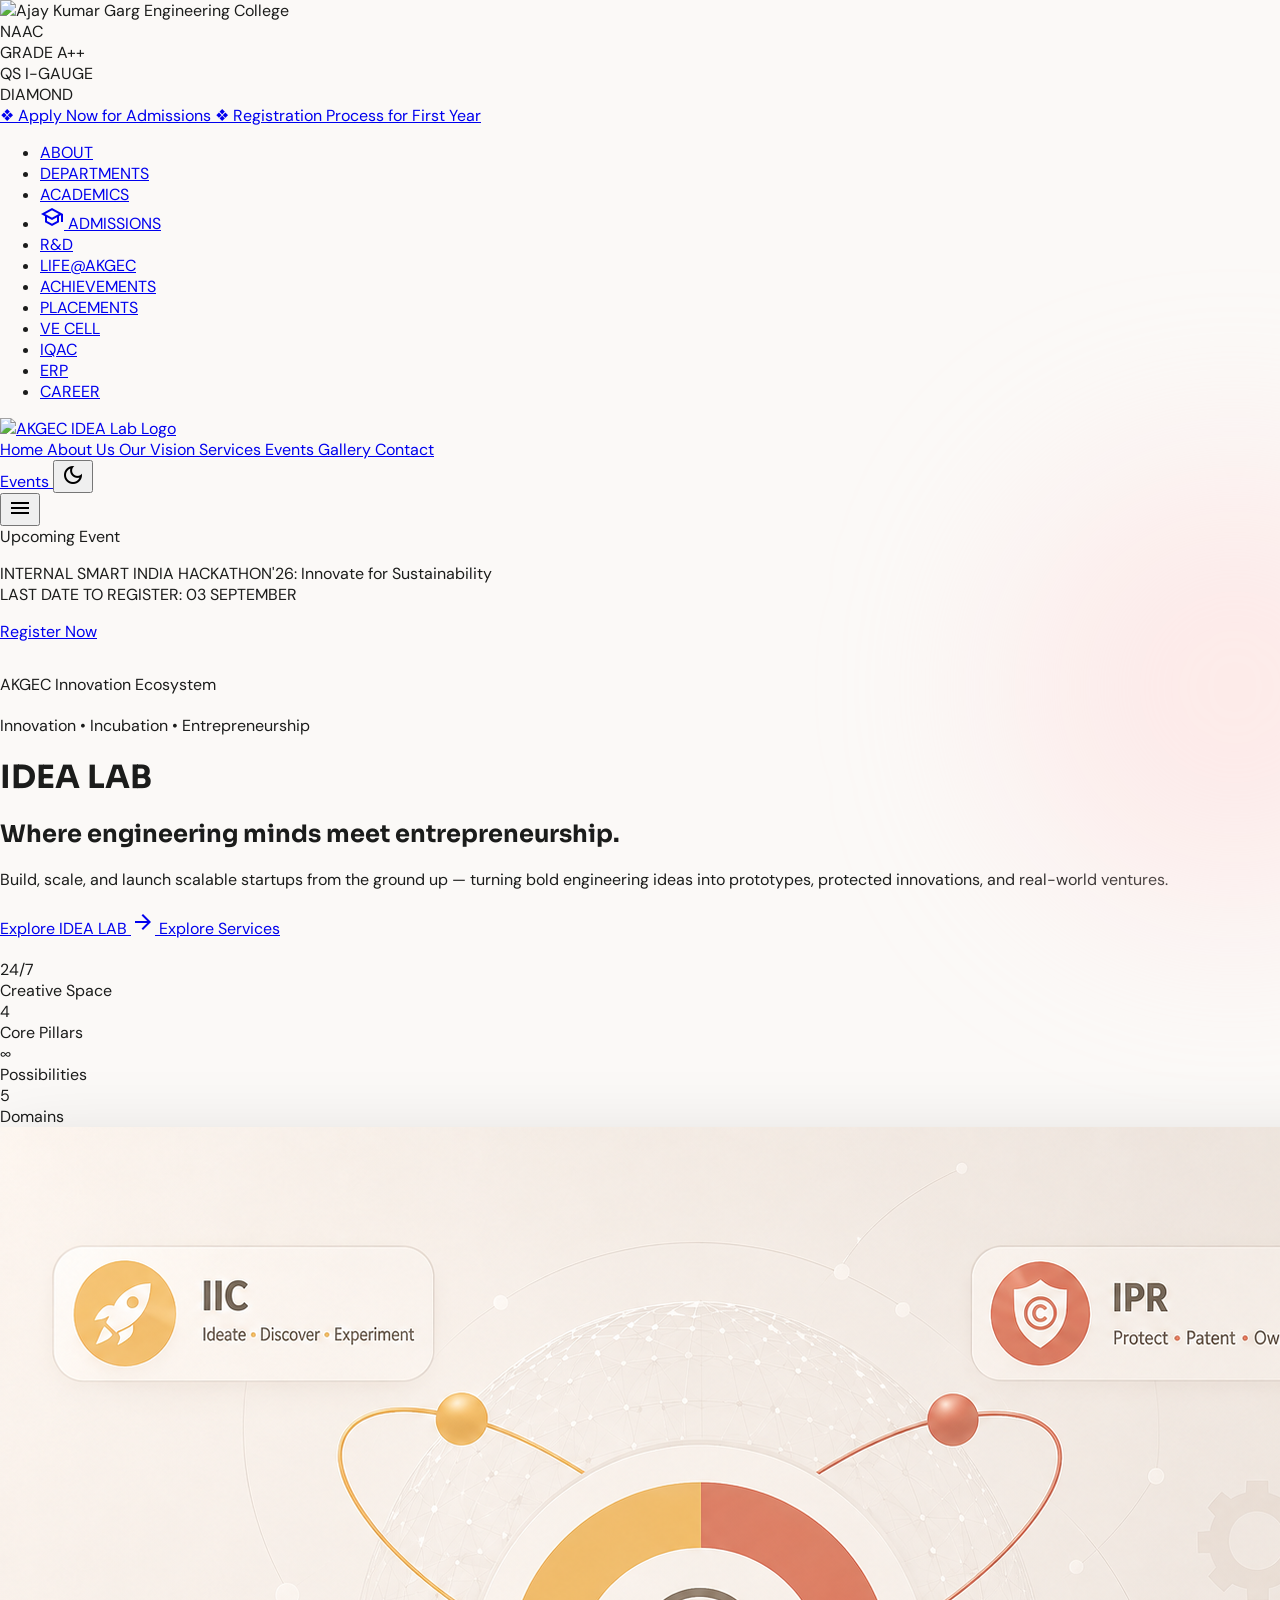
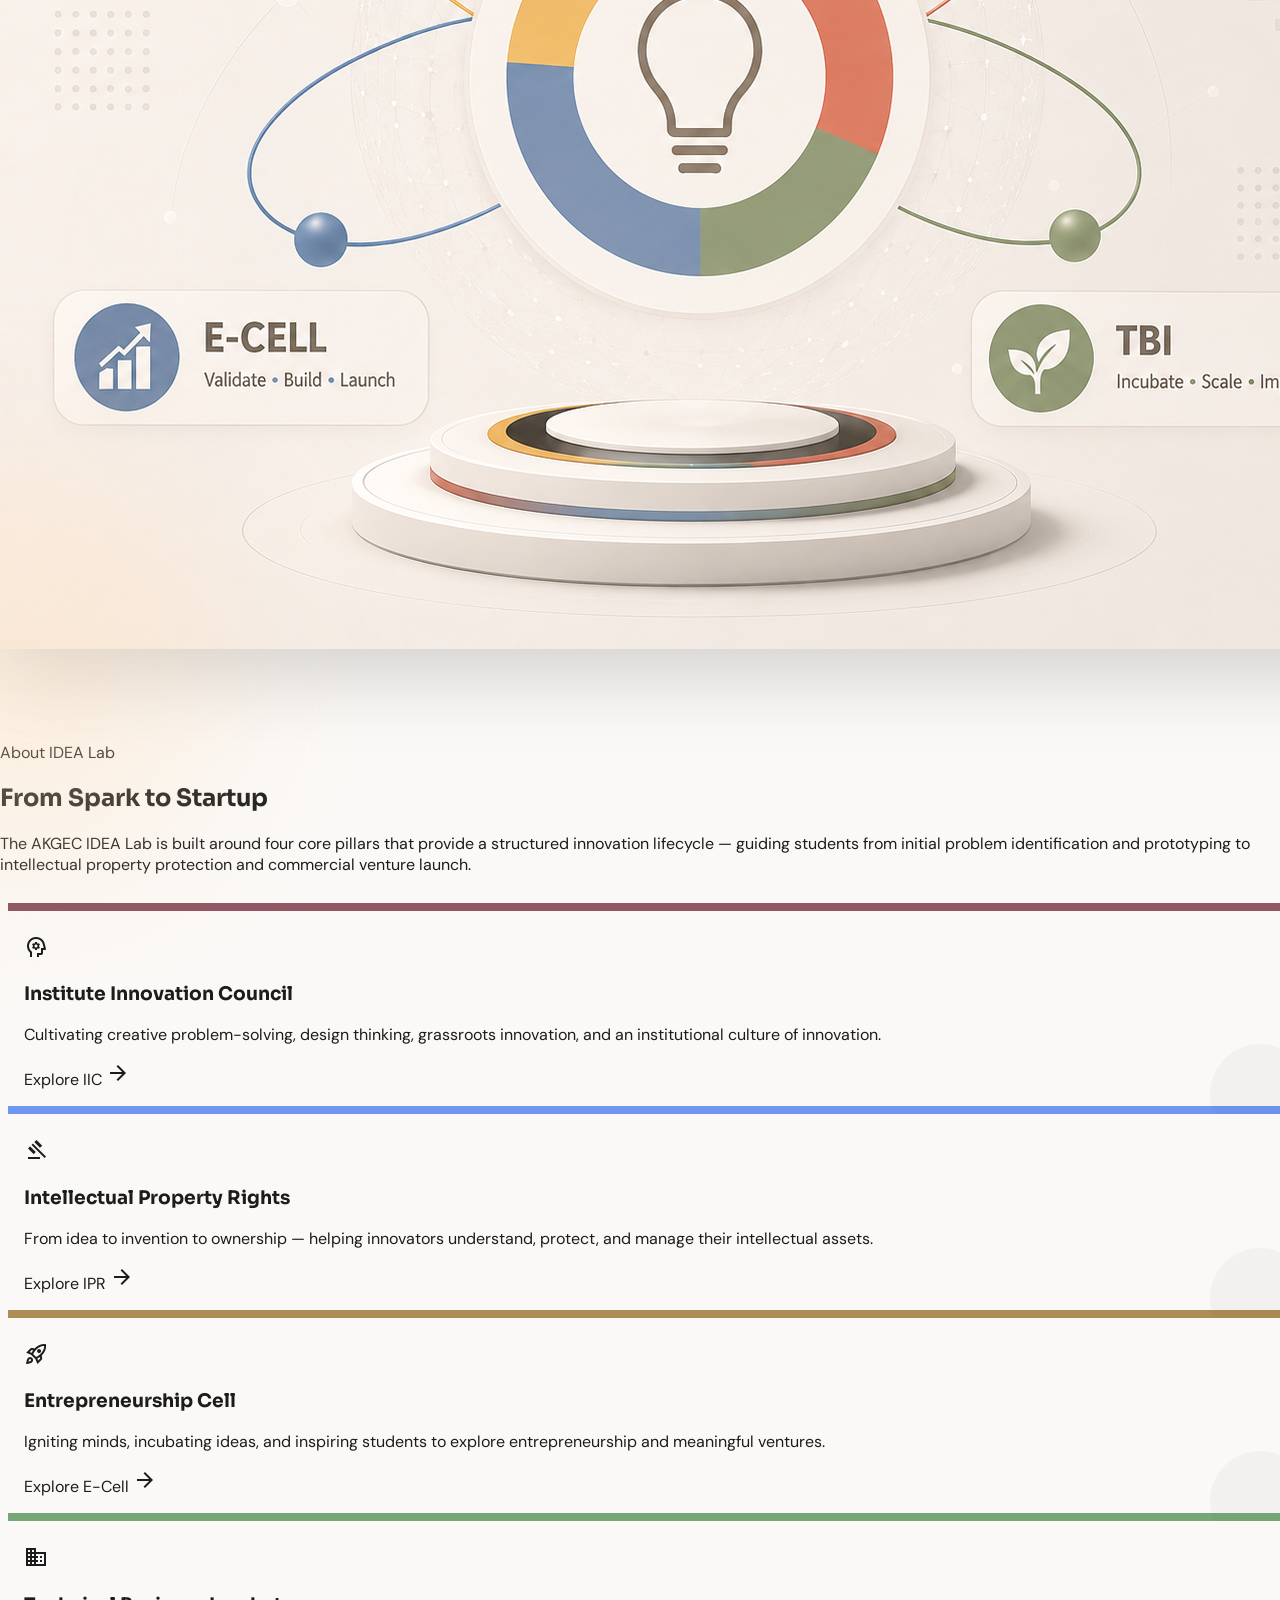
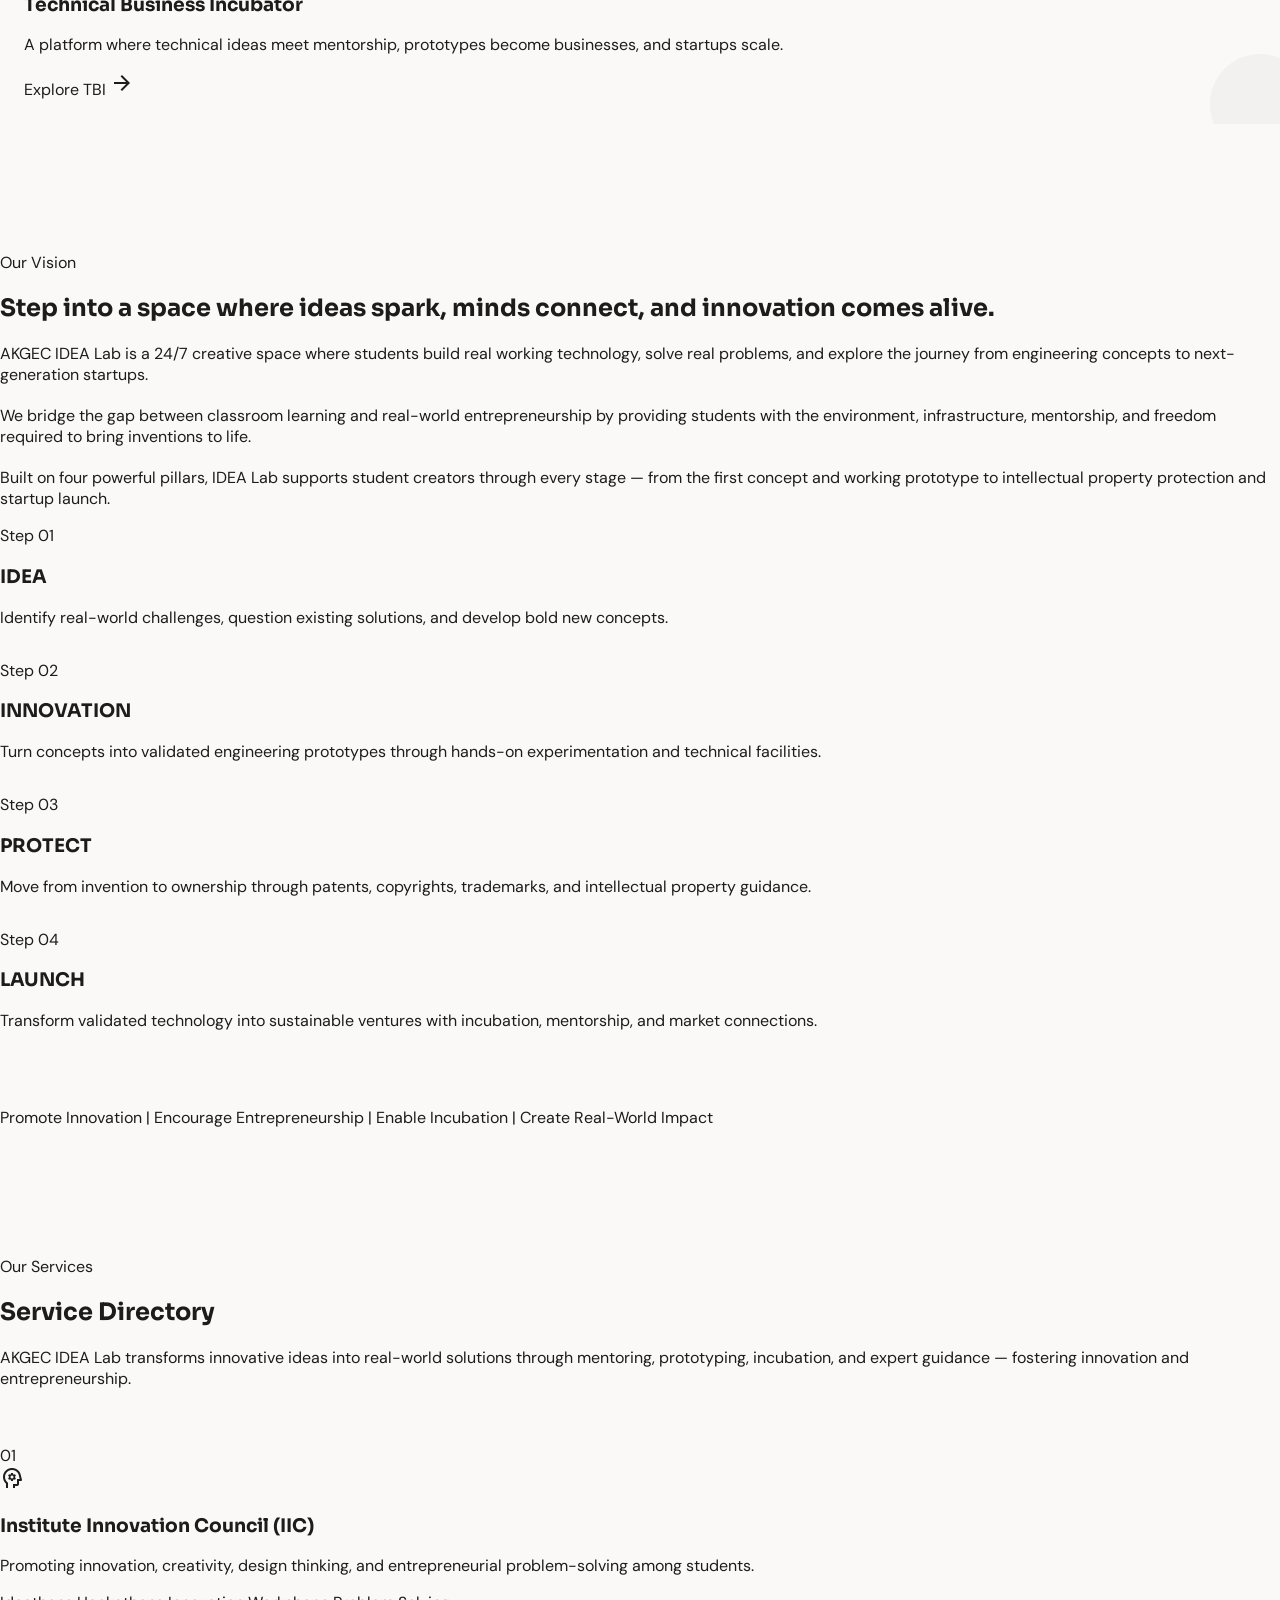
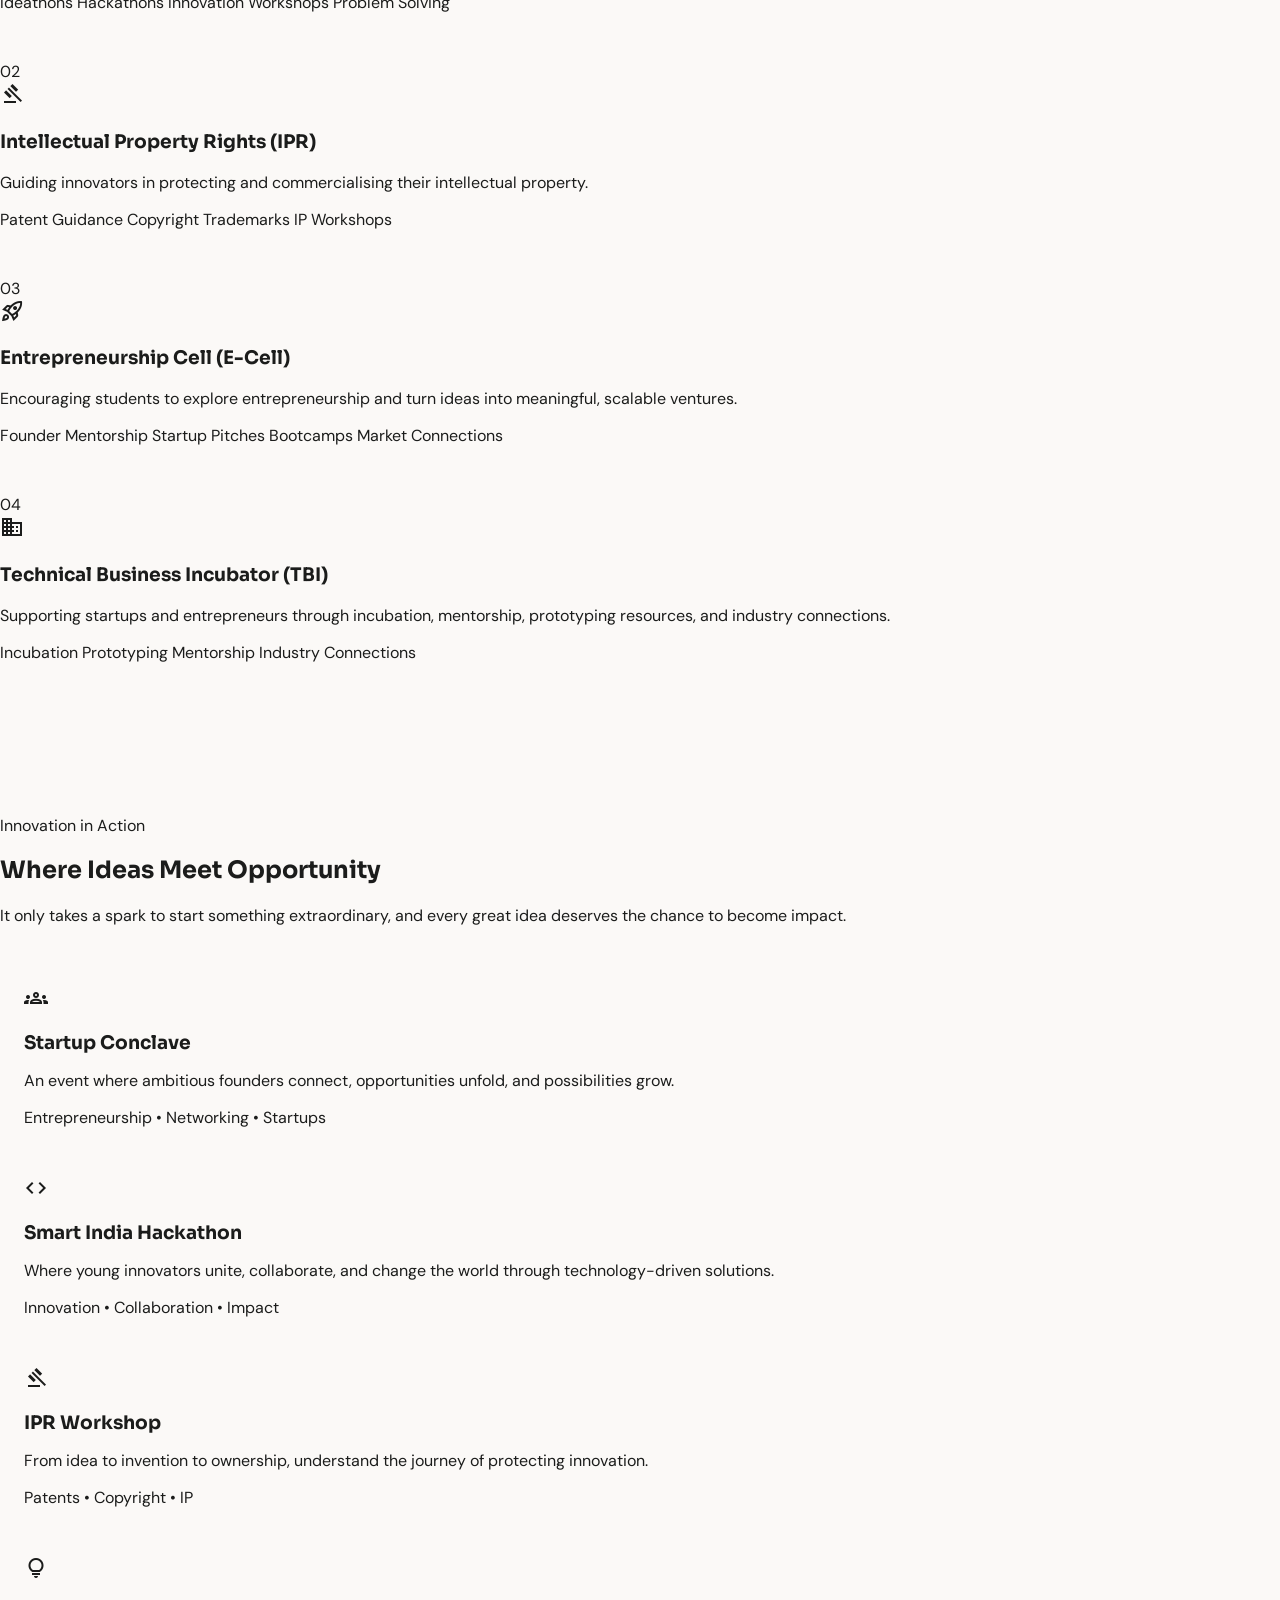
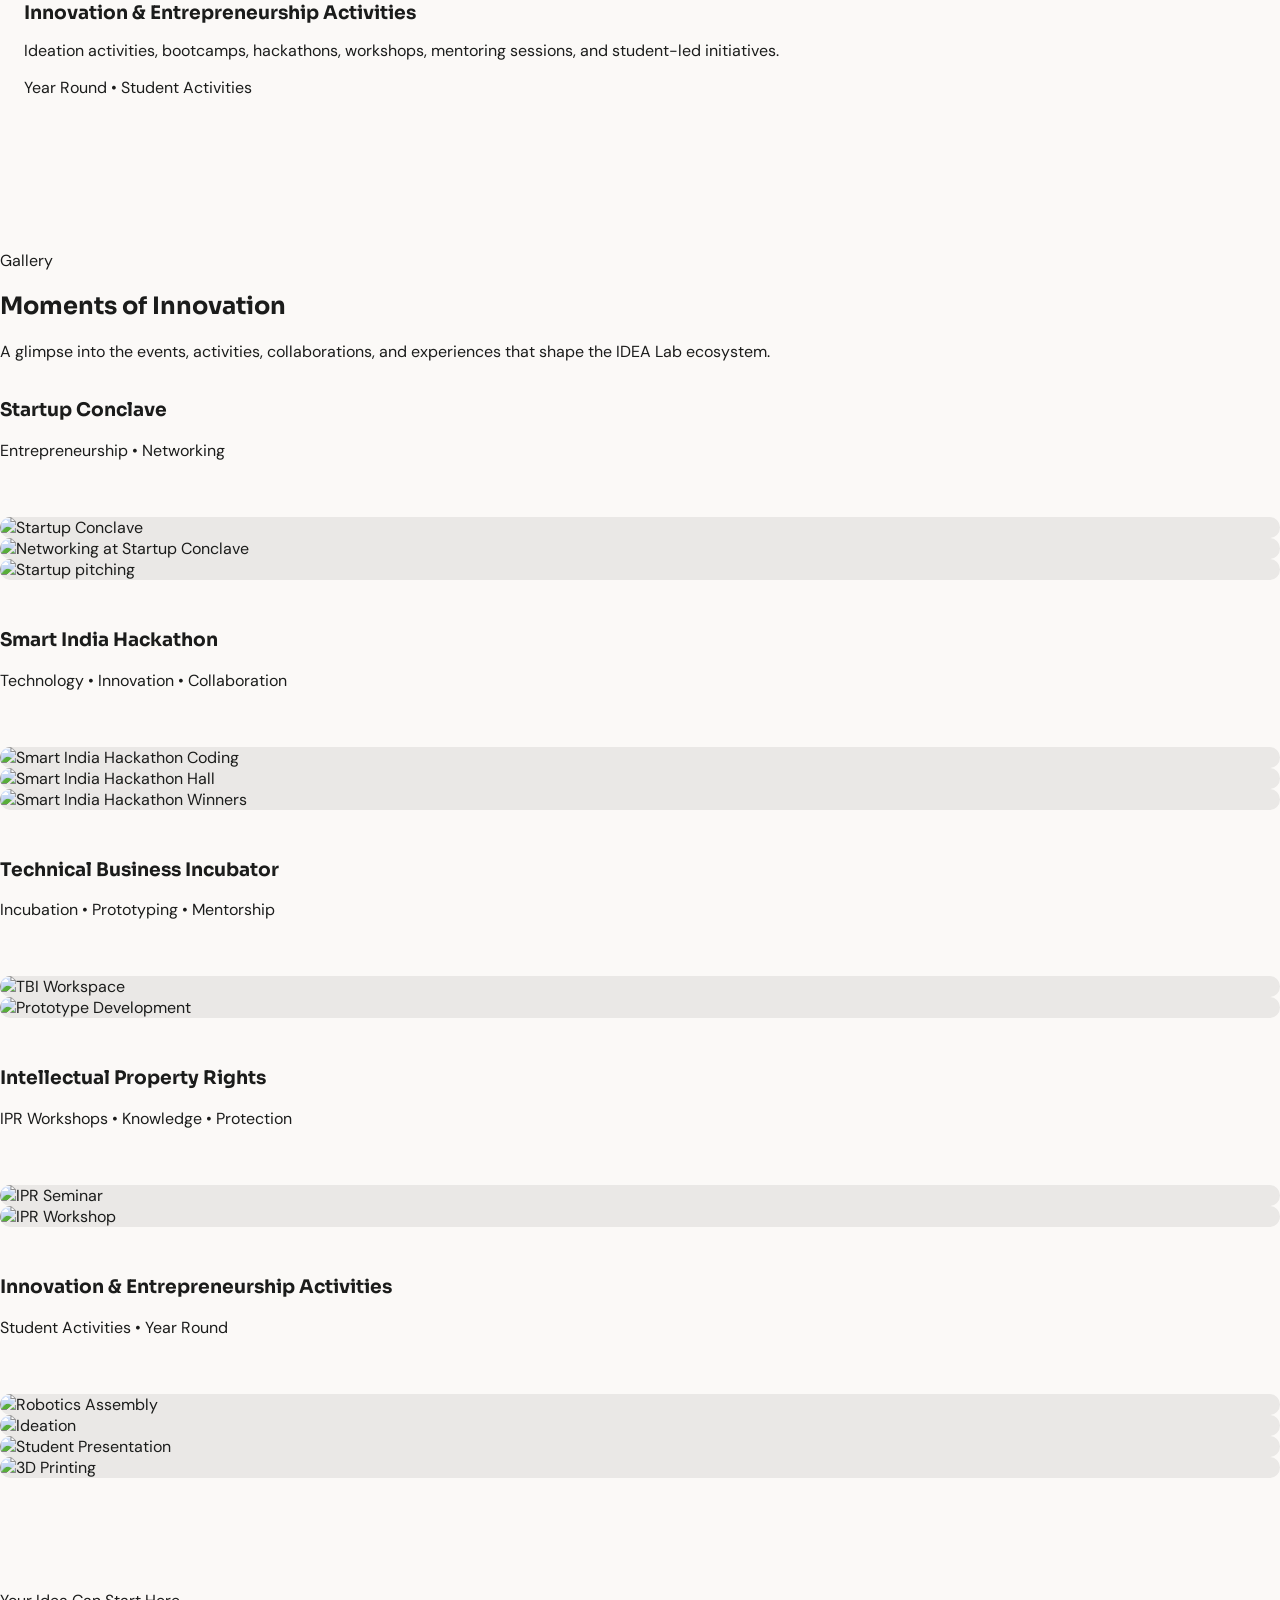
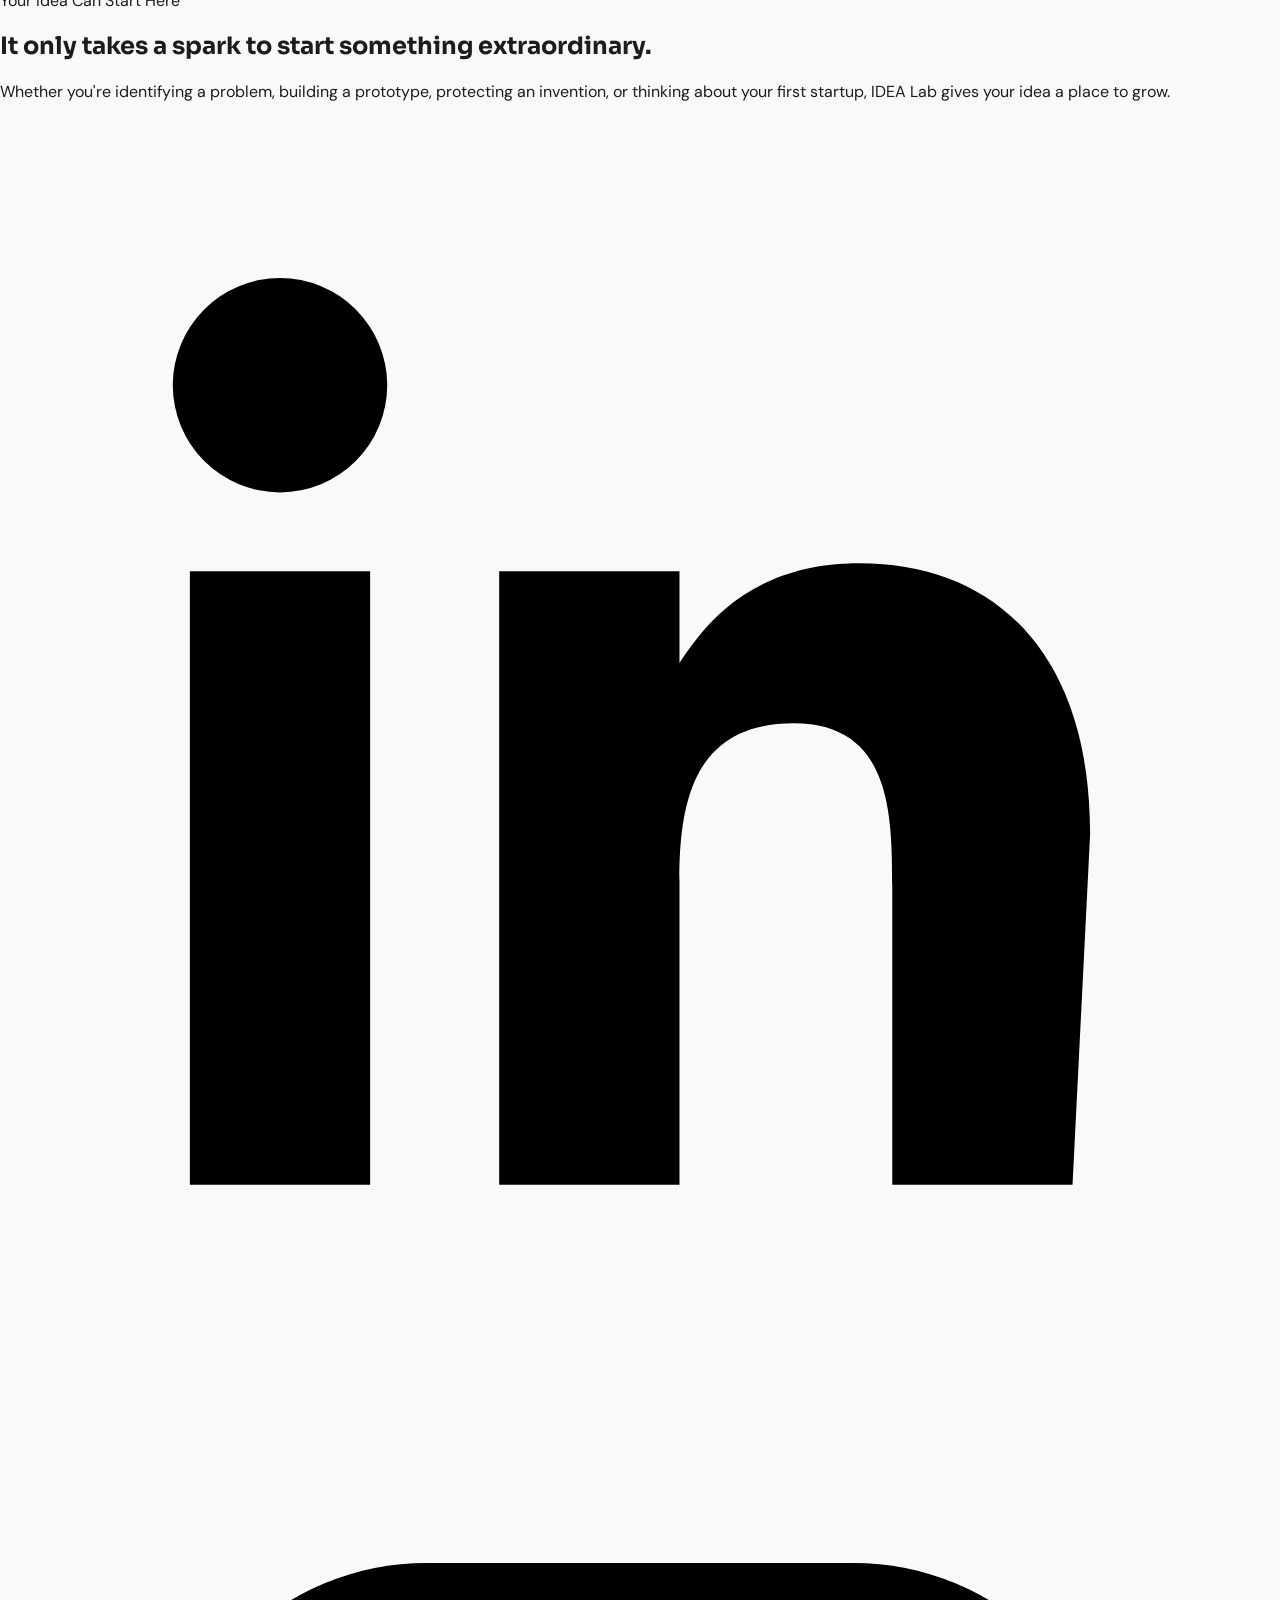
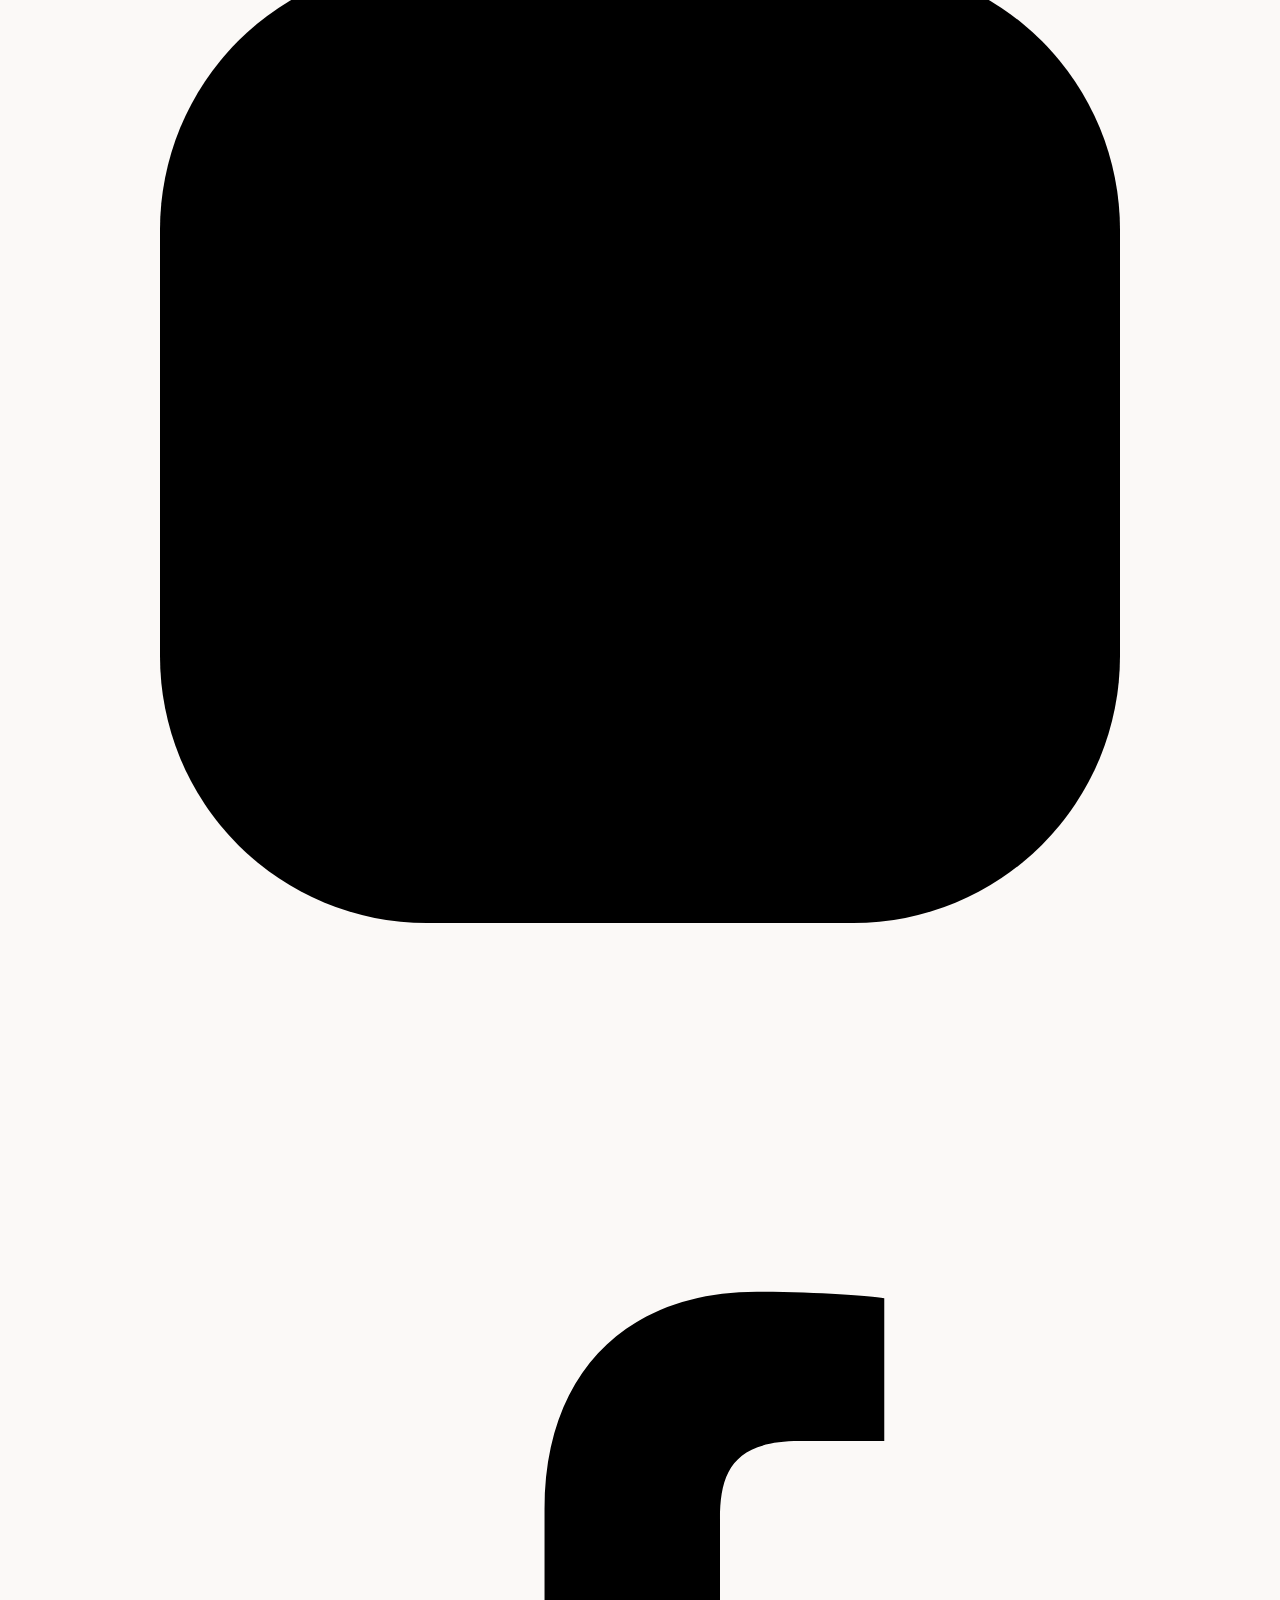
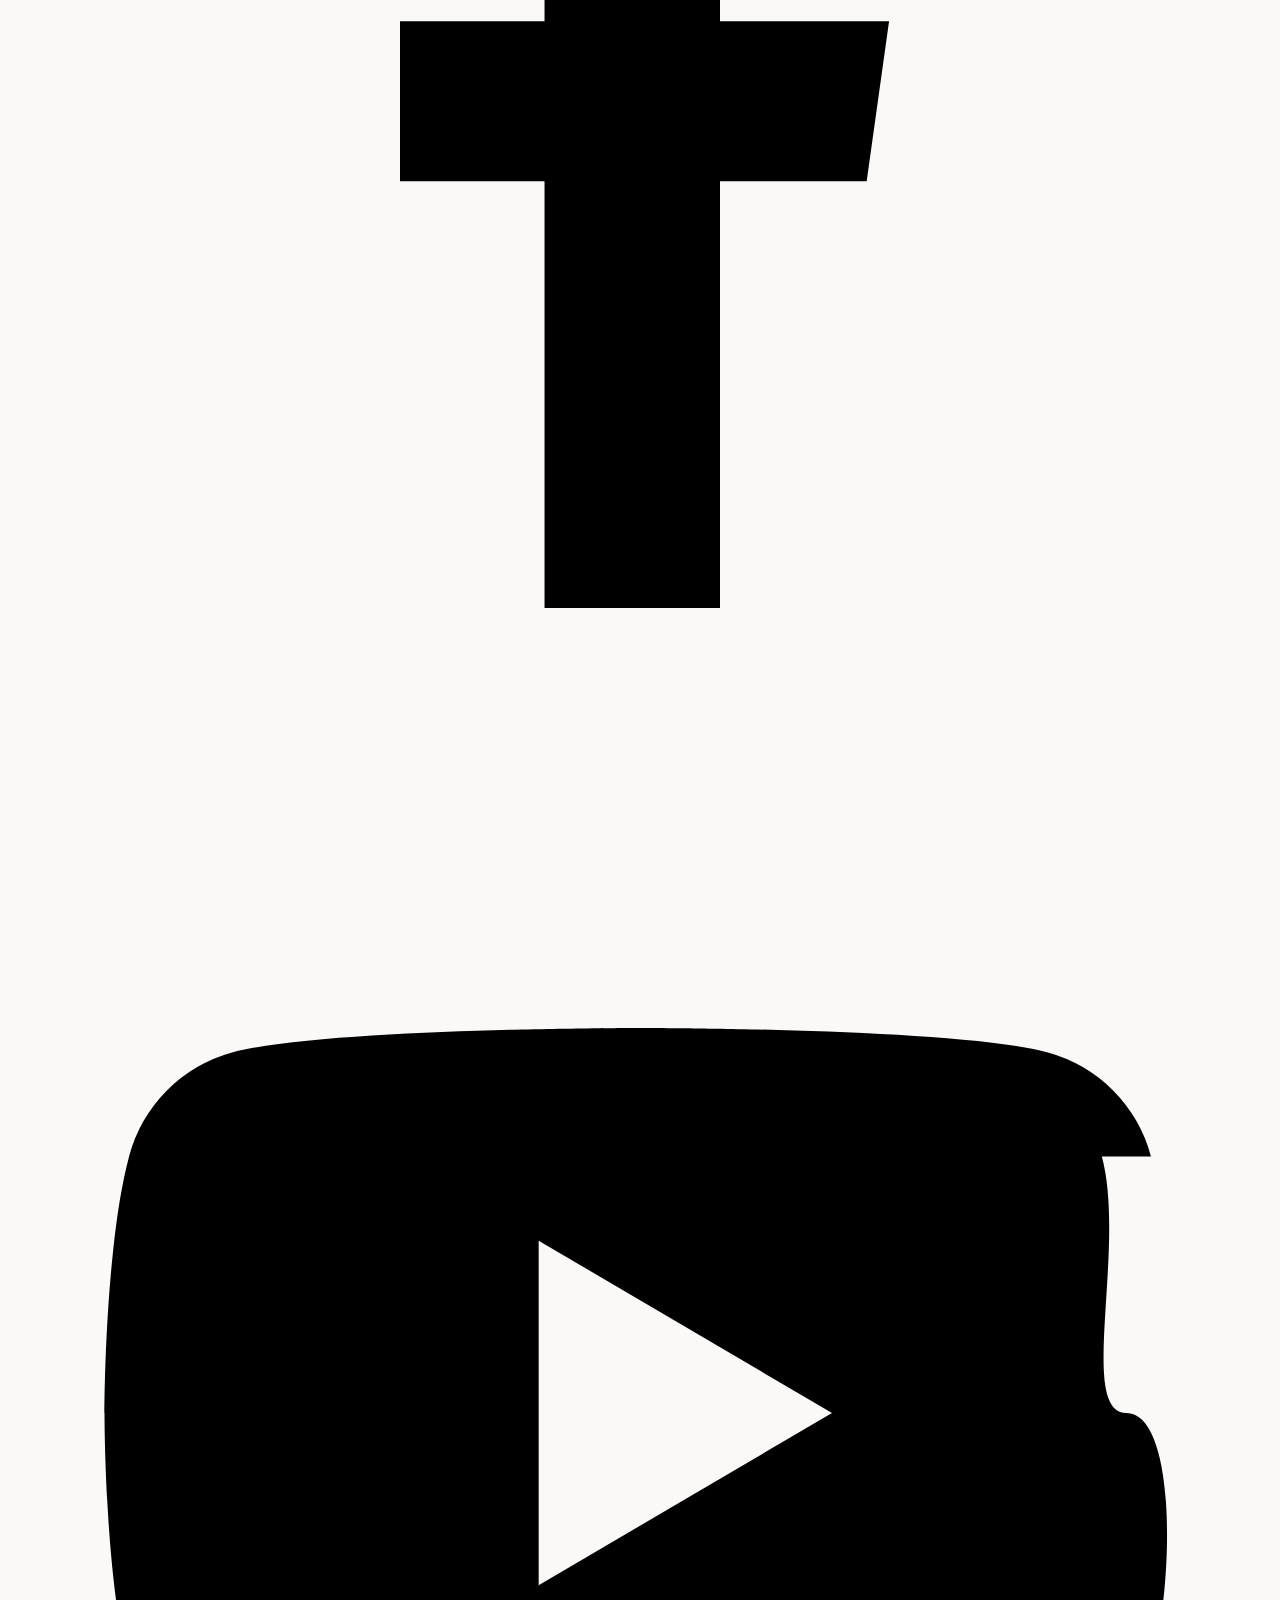
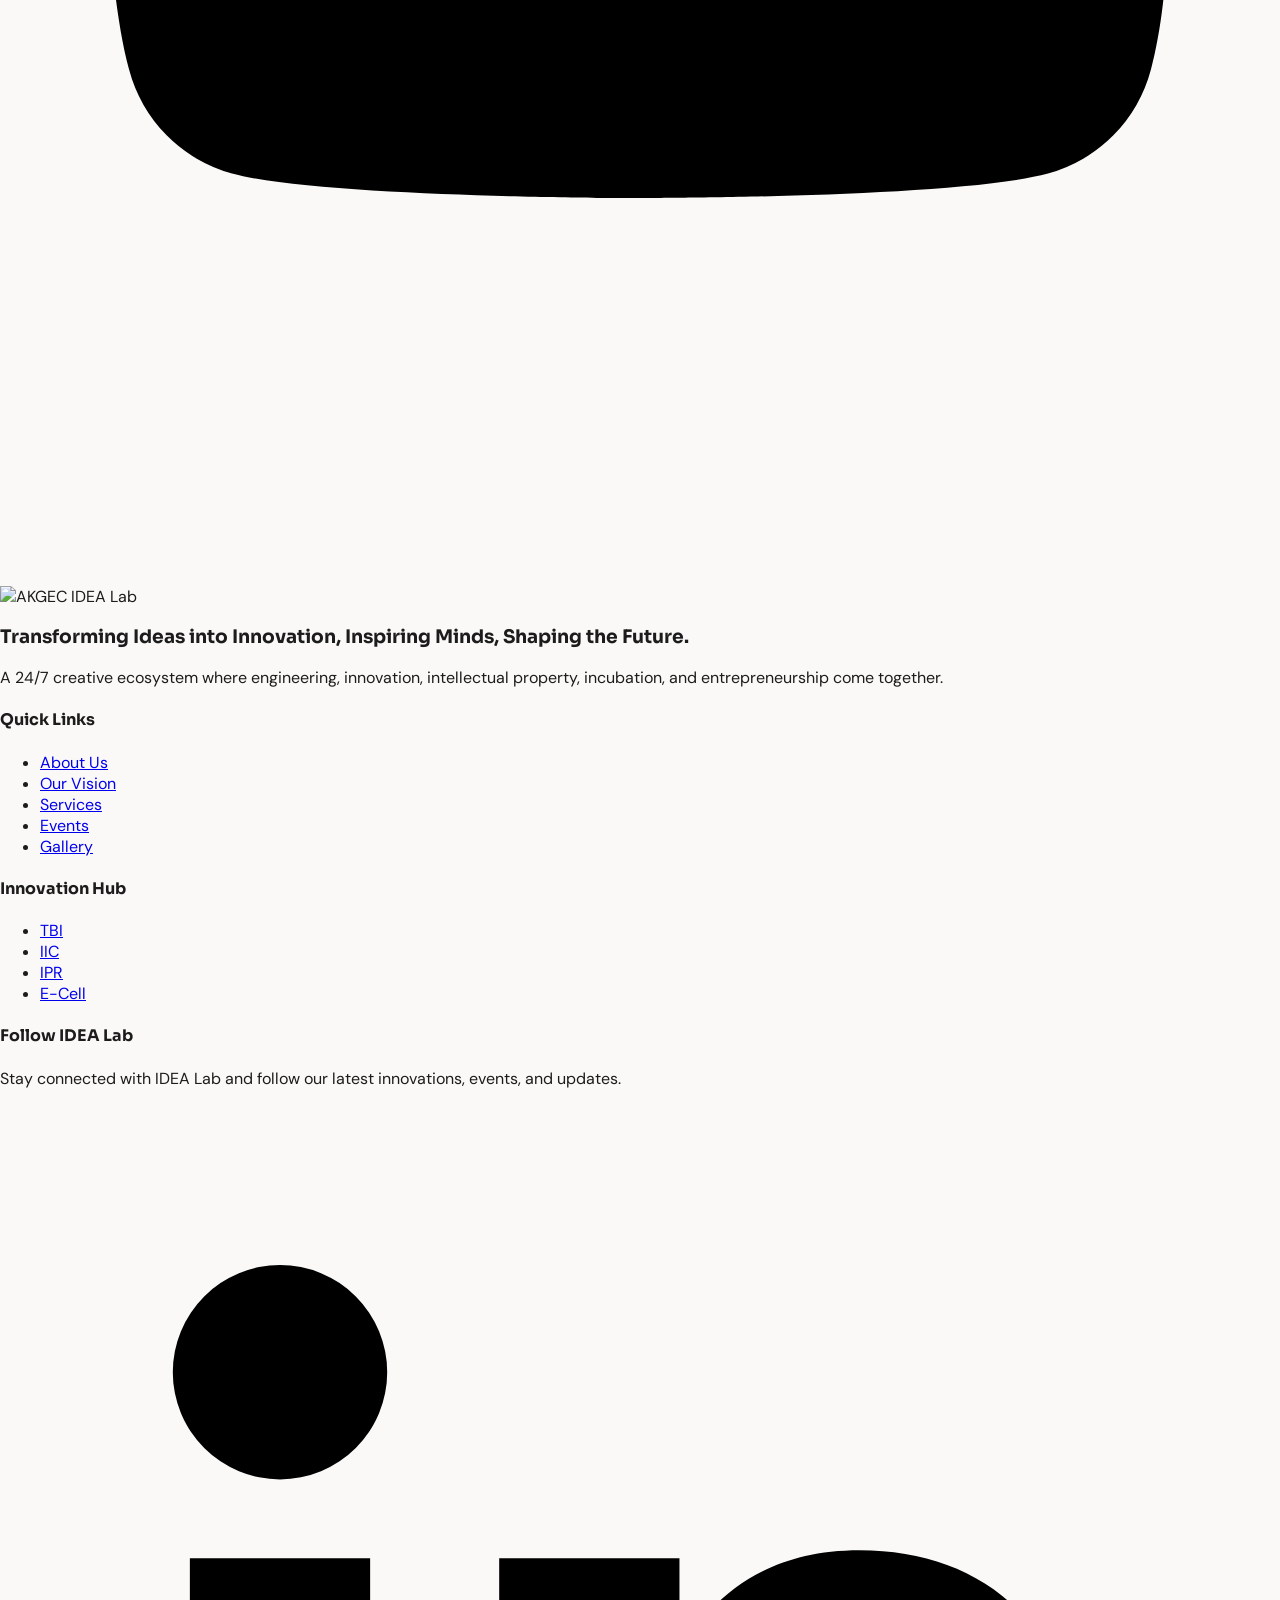
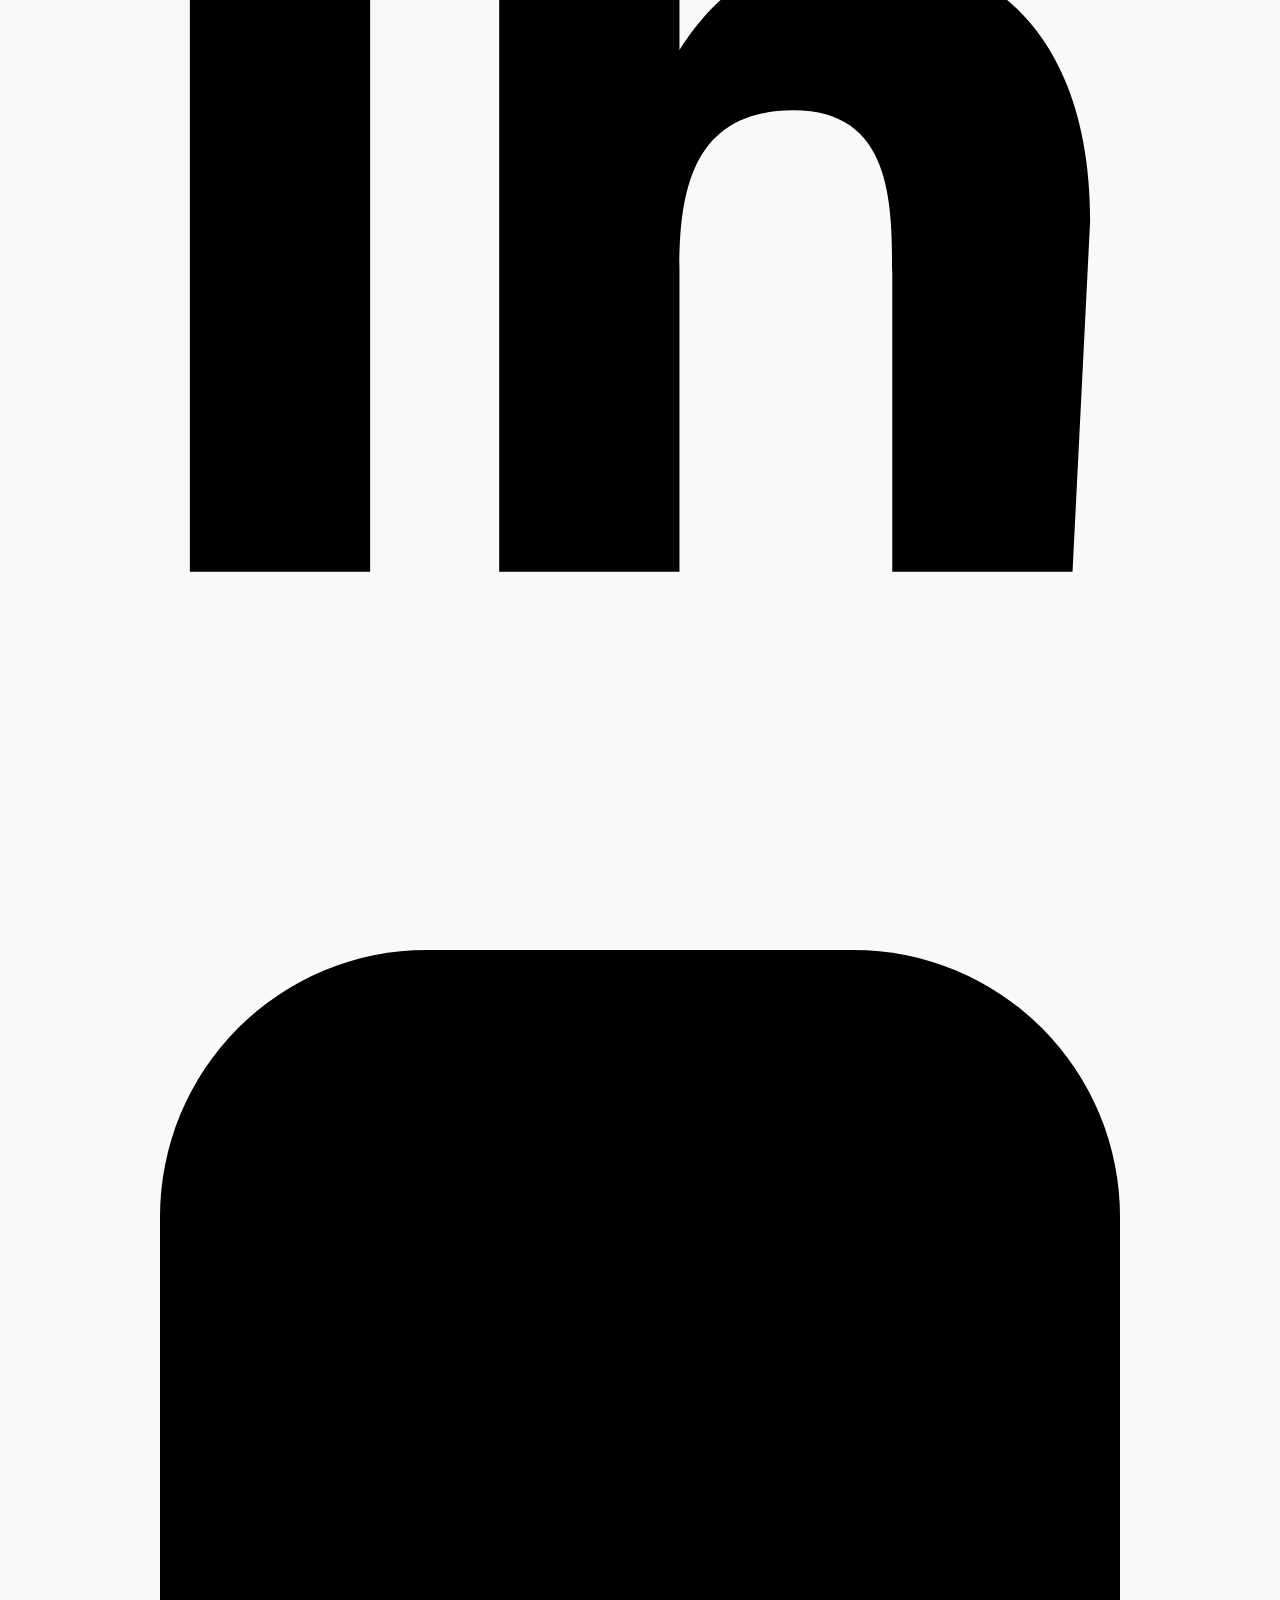
==== commit 6bb8bc63: "Update index.html" ====
--- a/index.html
+++ b/index.html
@@ -1094,7 +1094,7 @@
             </div>
 
 
-            <div class="grid grid-cols-3 gap-6 pt-6 border-t border-surface-variant w-full max-w-xl">
+            <div class="grid grid-cols-4 gap-6 pt-6 border-t border-surface-variant w-full max-w-xl">
 
                 <div>
                     <div class="font-heading text-2xl font-bold text-primary">
@@ -1107,7 +1107,7 @@
 
                 <div>
                     <div class="font-heading text-2xl font-bold text-primary">
-                        5
+                        4
                         
                     </div>
                     <div class="text-xs text-on-surface-variant uppercase tracking-wider">
@@ -1123,7 +1123,14 @@
                         Possibilities
                     </div>
                 </div>
-
+                <div>
+                    <div class="font-heading text-2xl font-bold text-primary">
+                        5
+                    </div>
+                    <div class="text-xs text-on-surface-variant uppercase tracking-wider">
+                        Domains
+                    </div>
+                </div>
             </div>
 
         </div>
@@ -3309,4 +3316,4 @@
 })();
 </script>
 </body>
-</html>+</html>
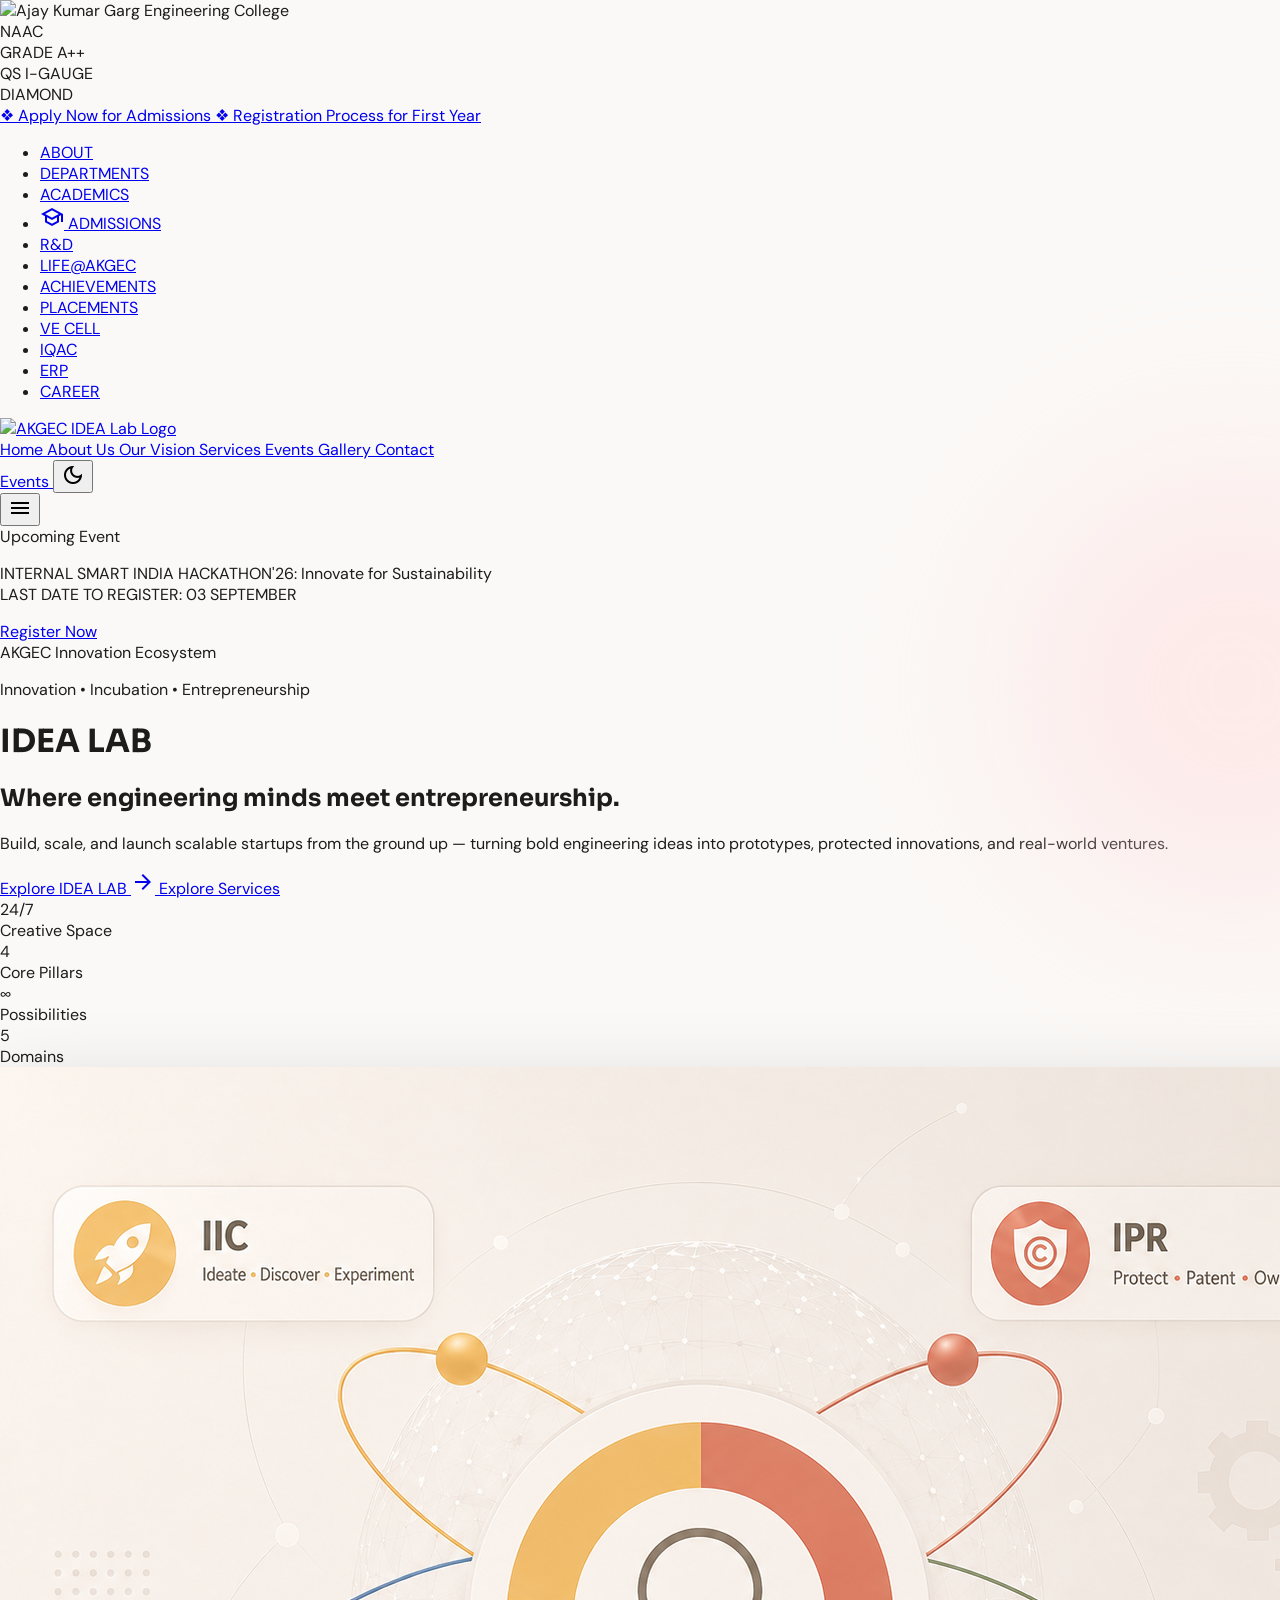
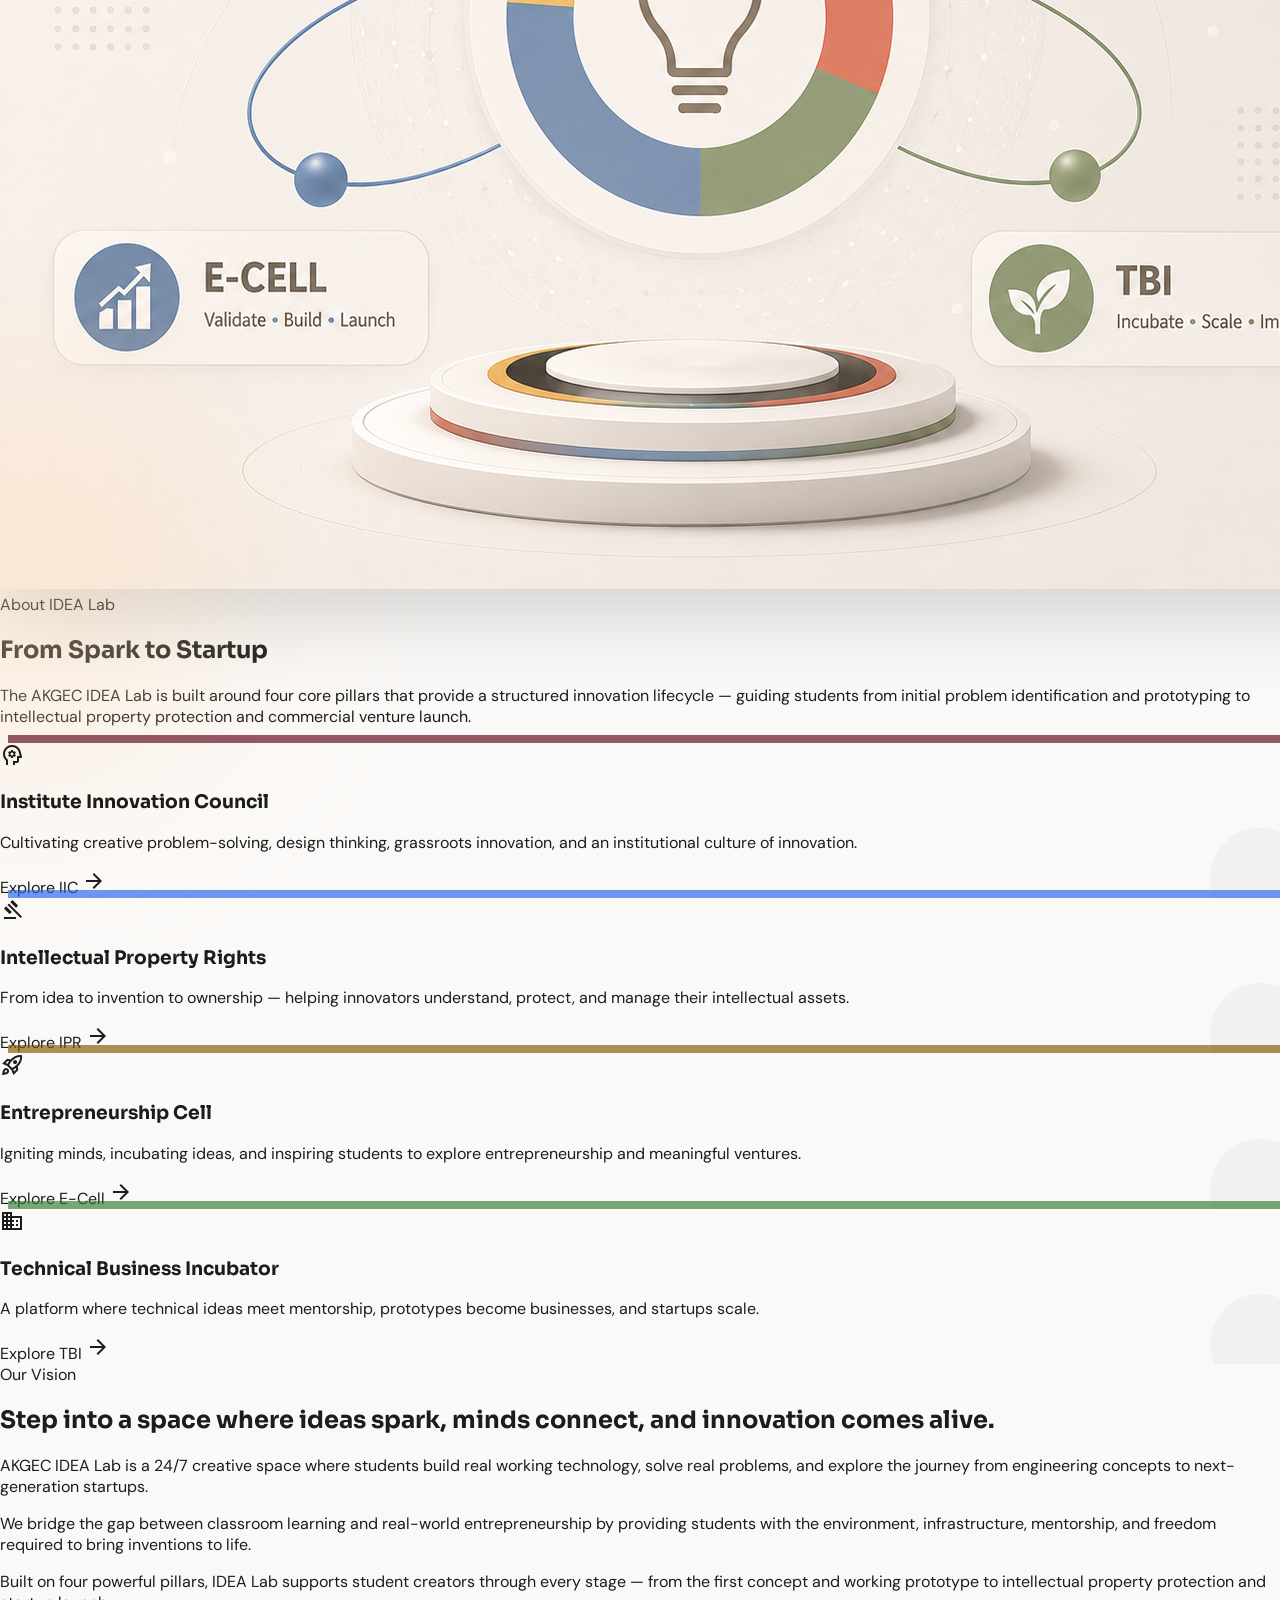
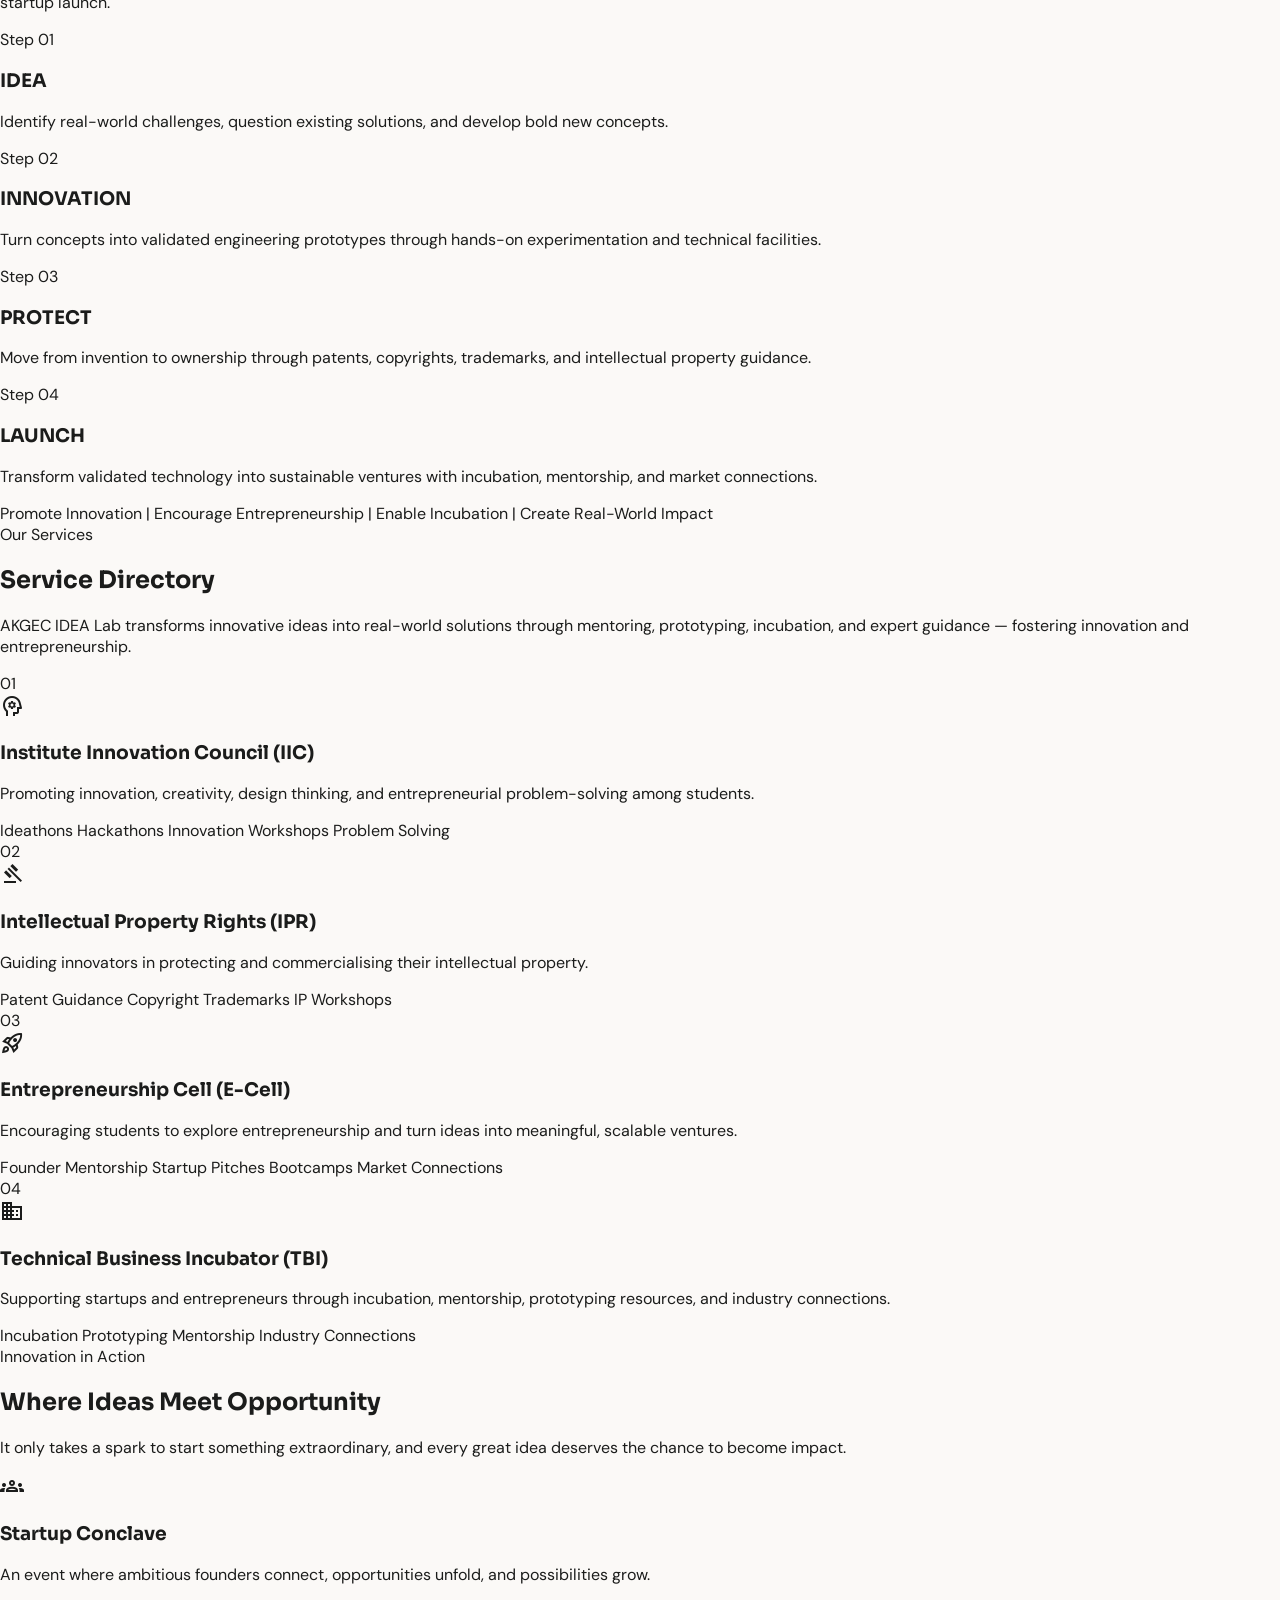
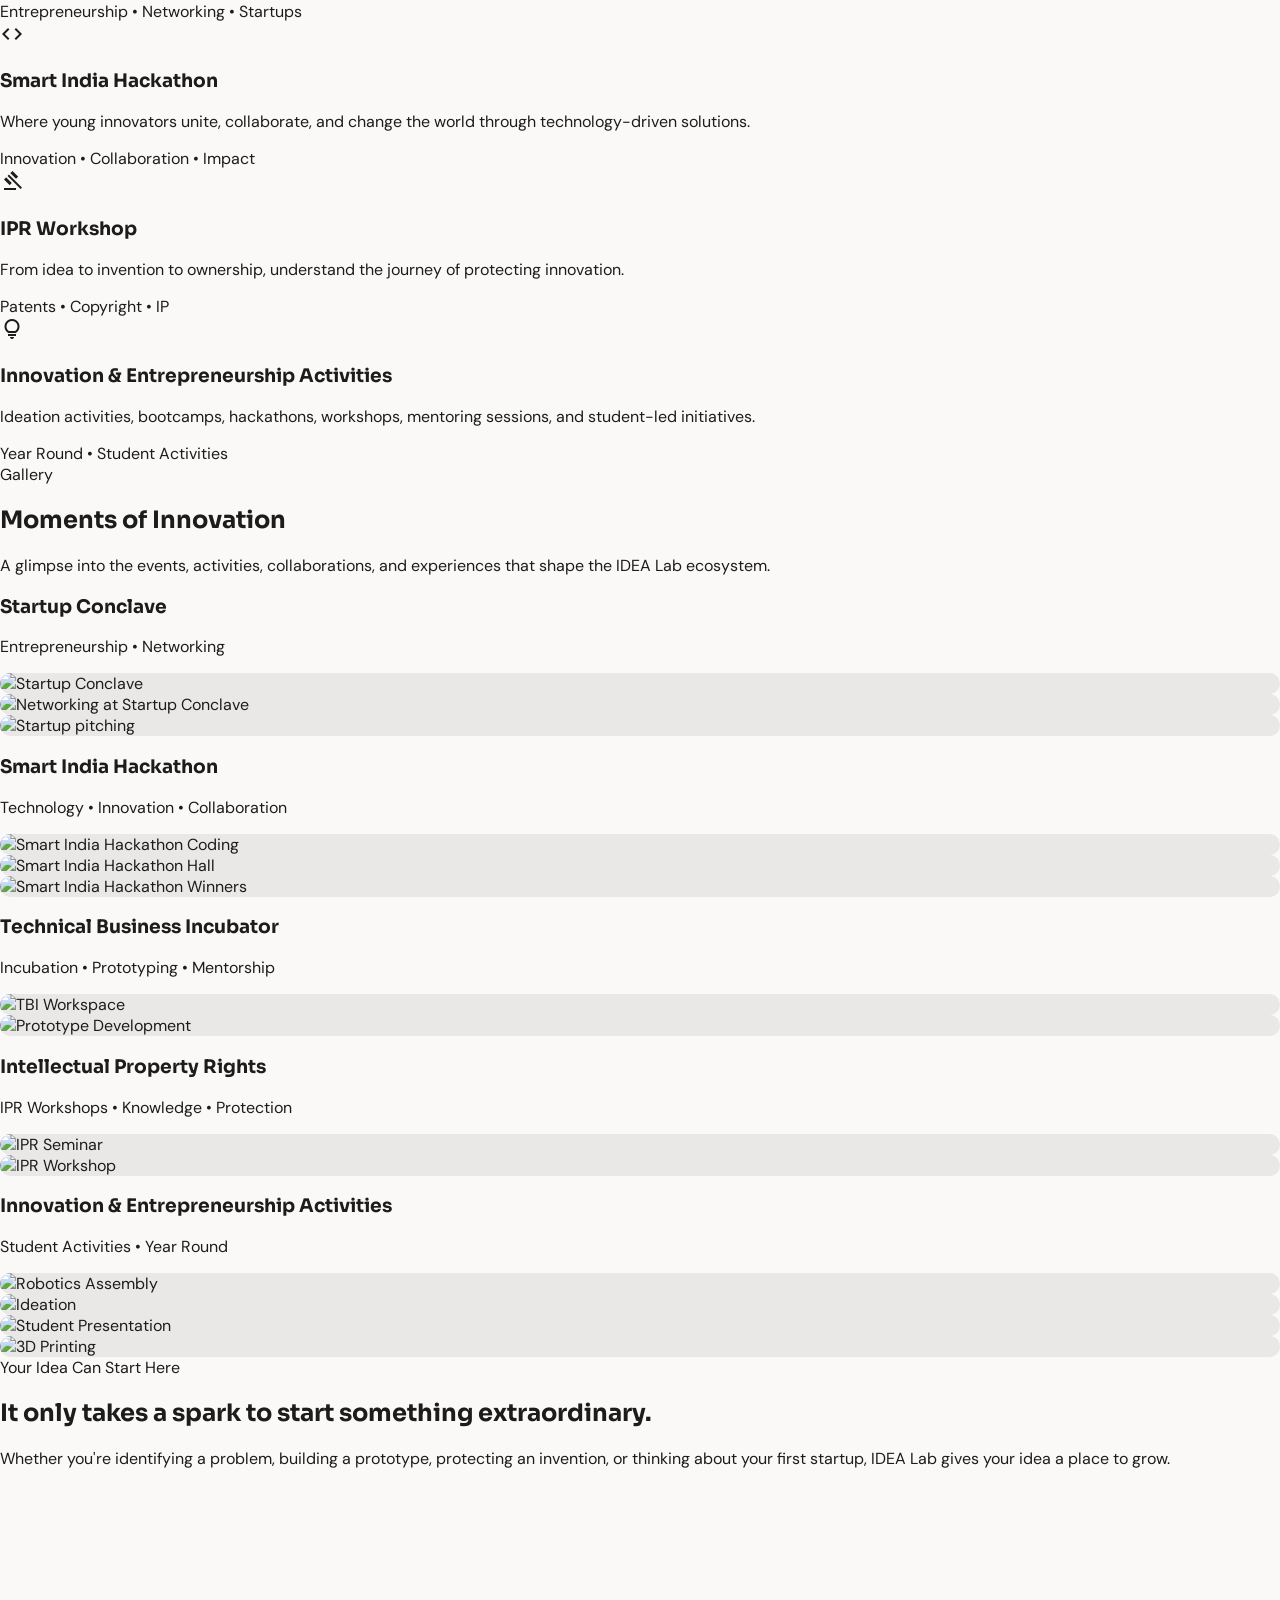
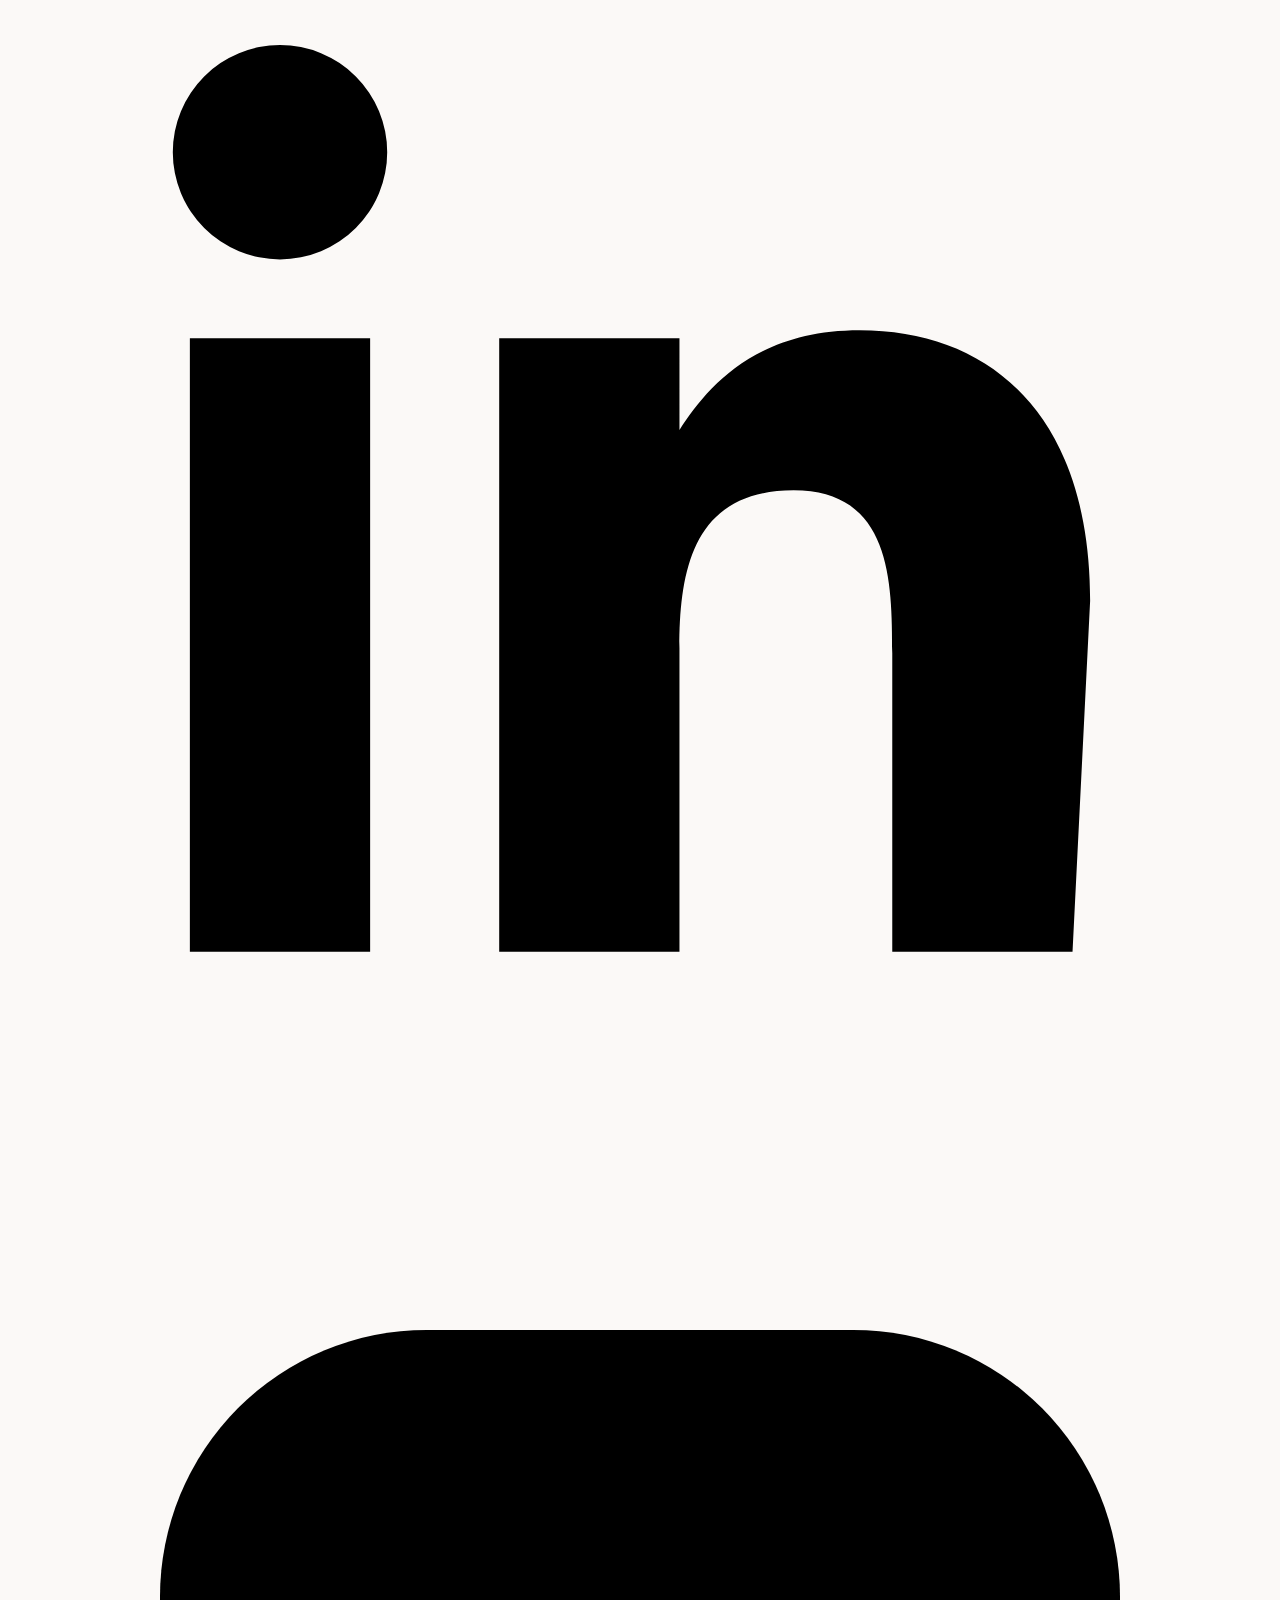
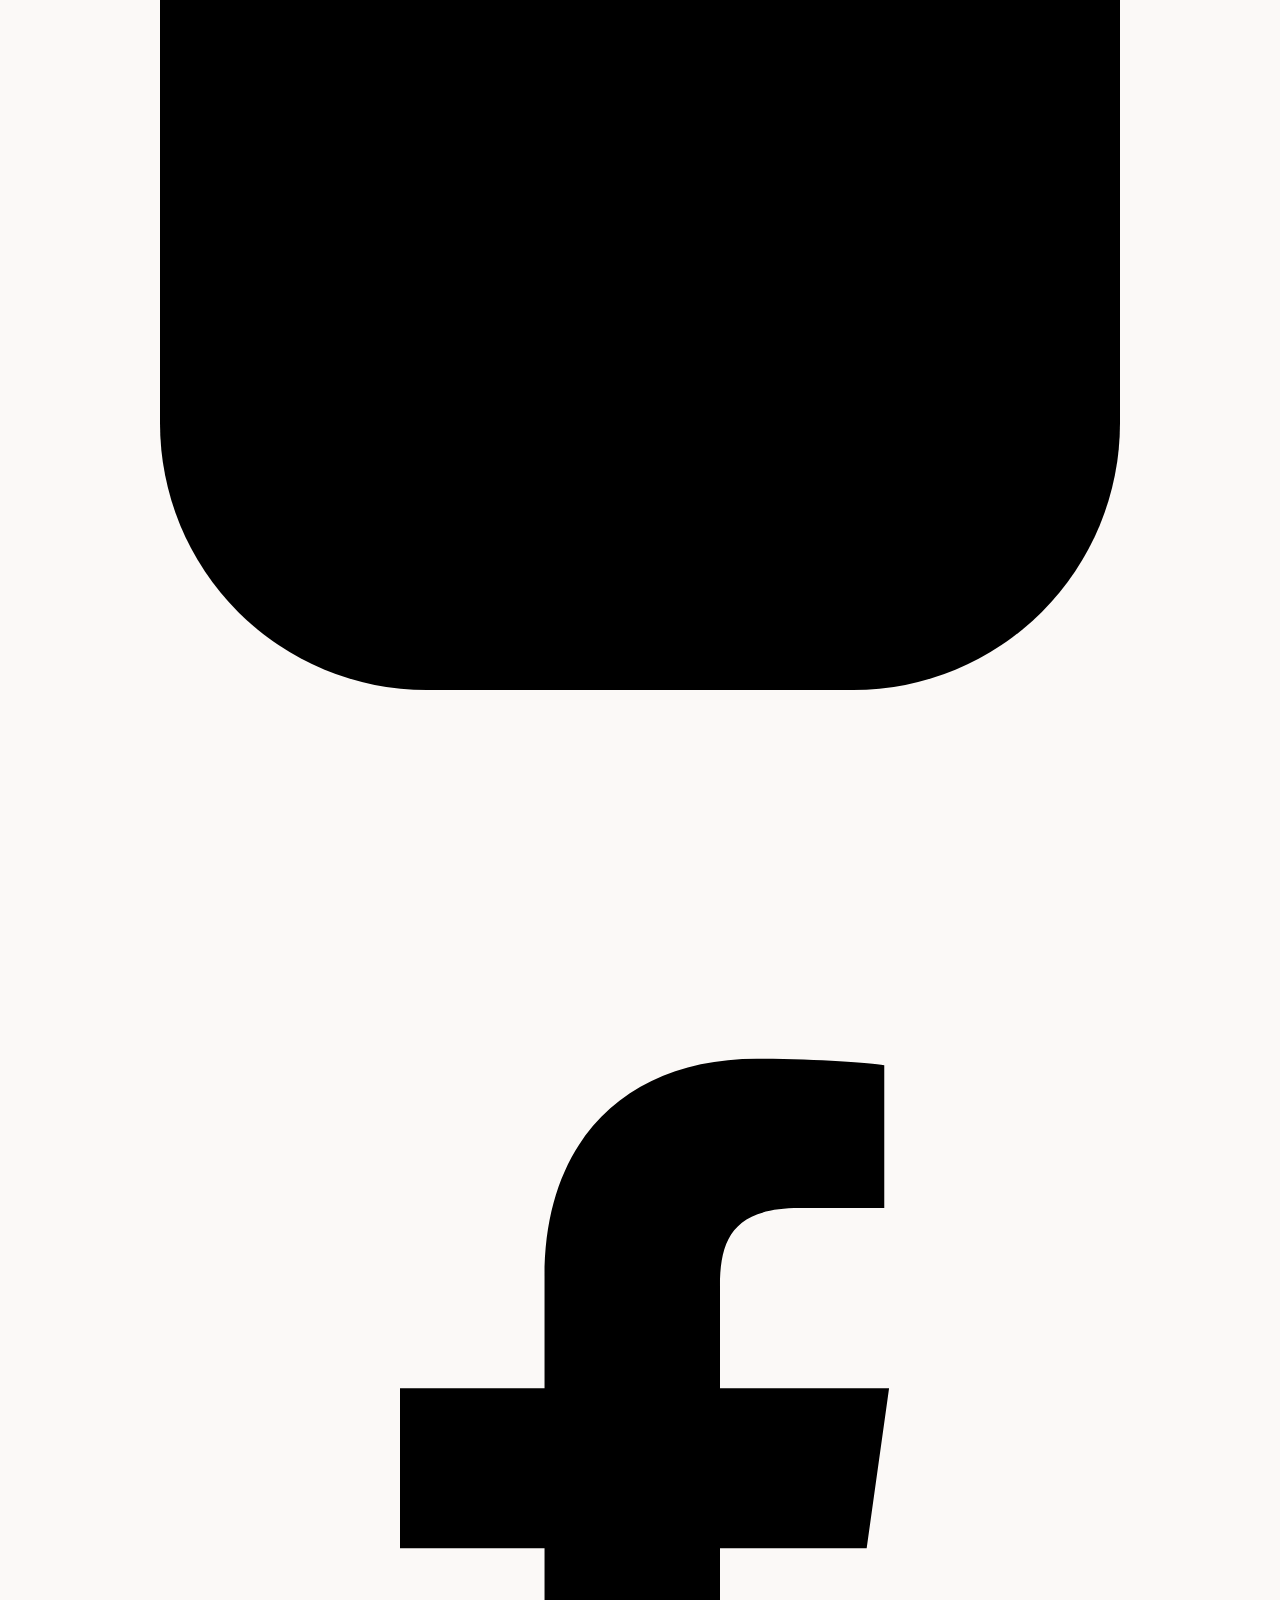
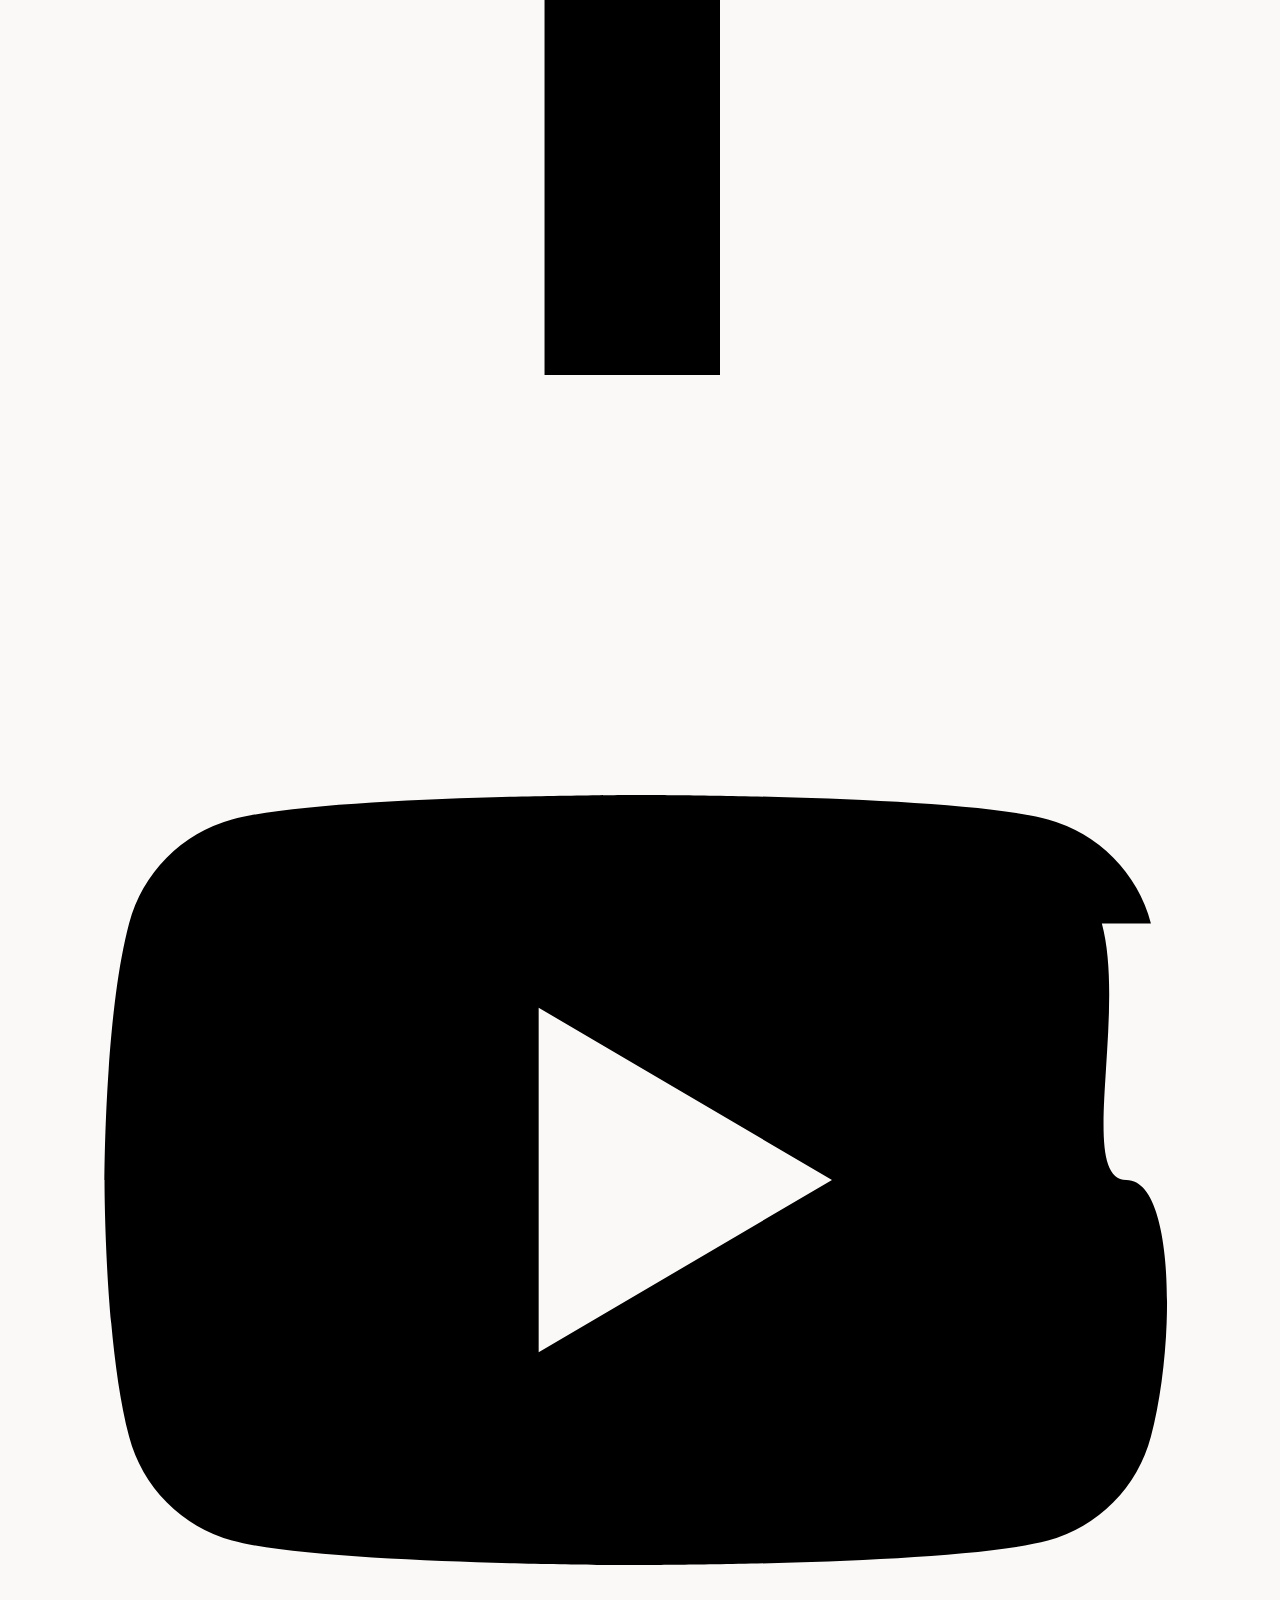
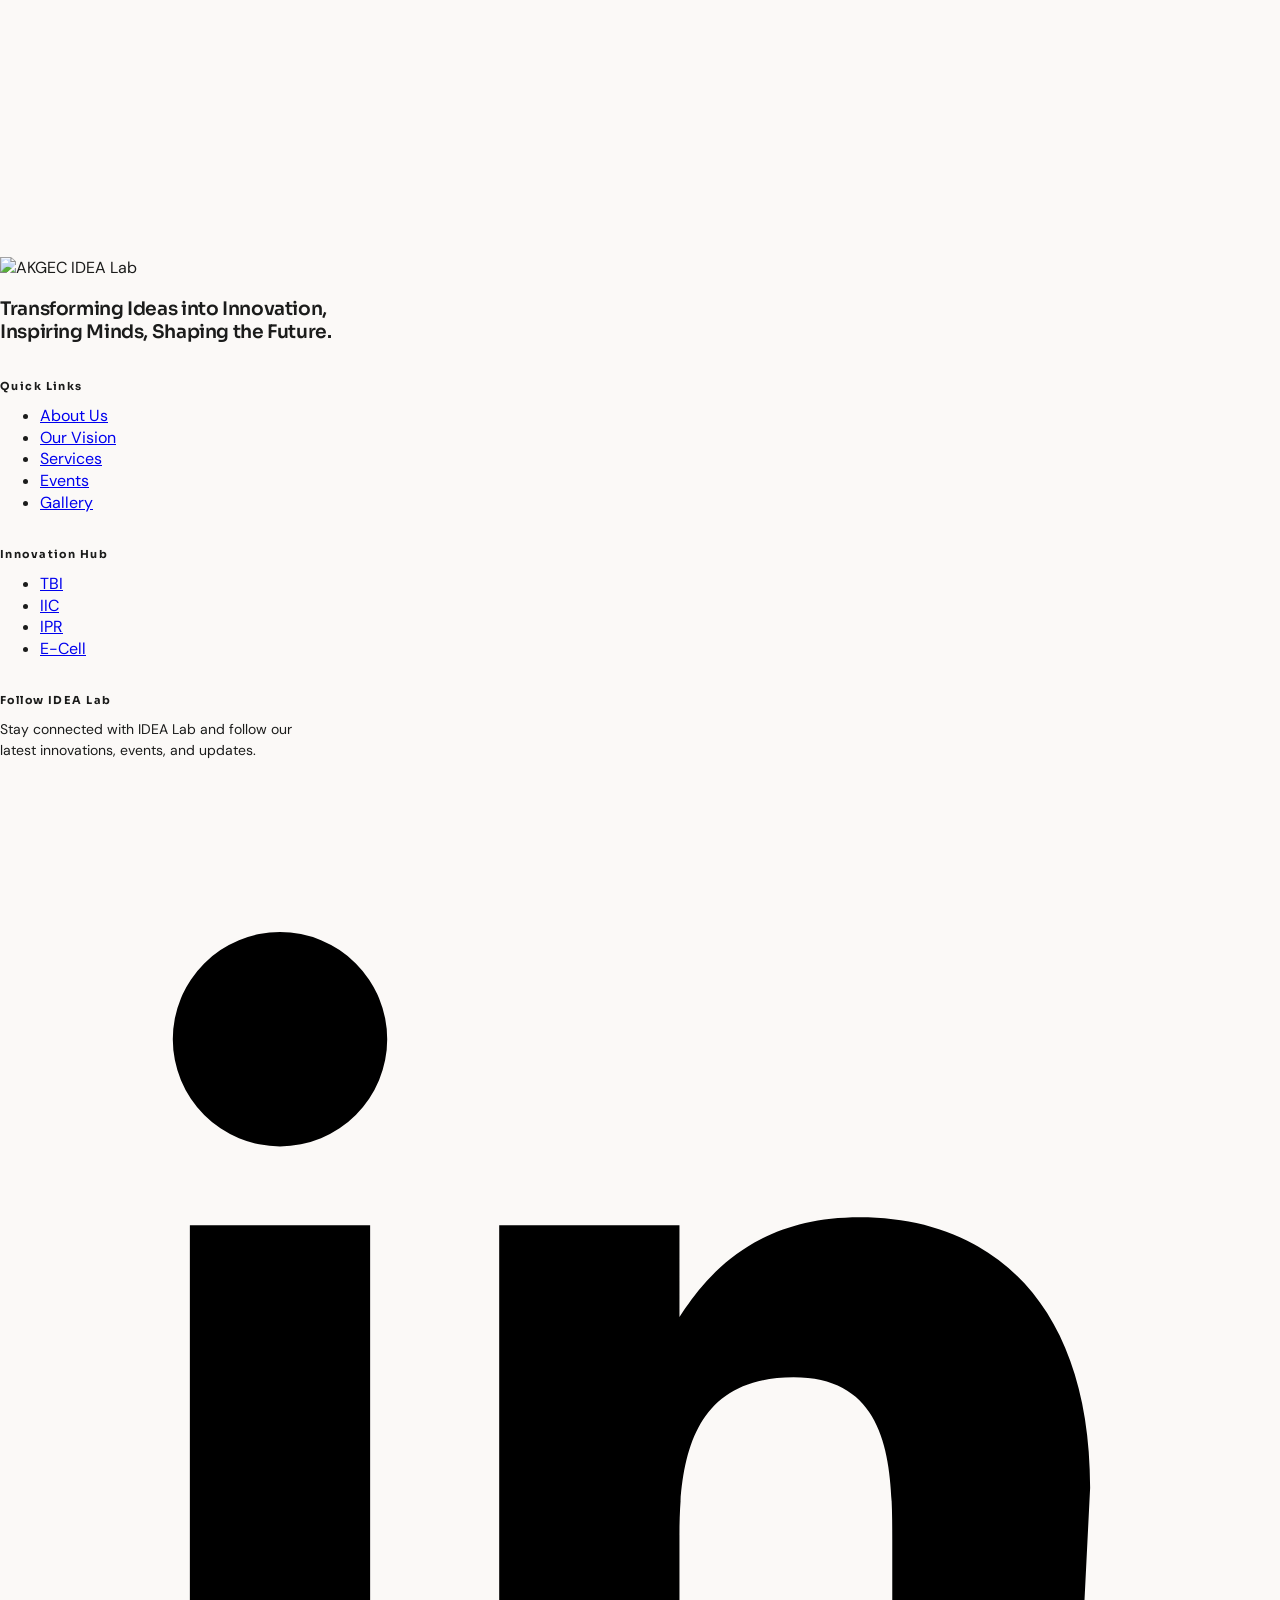
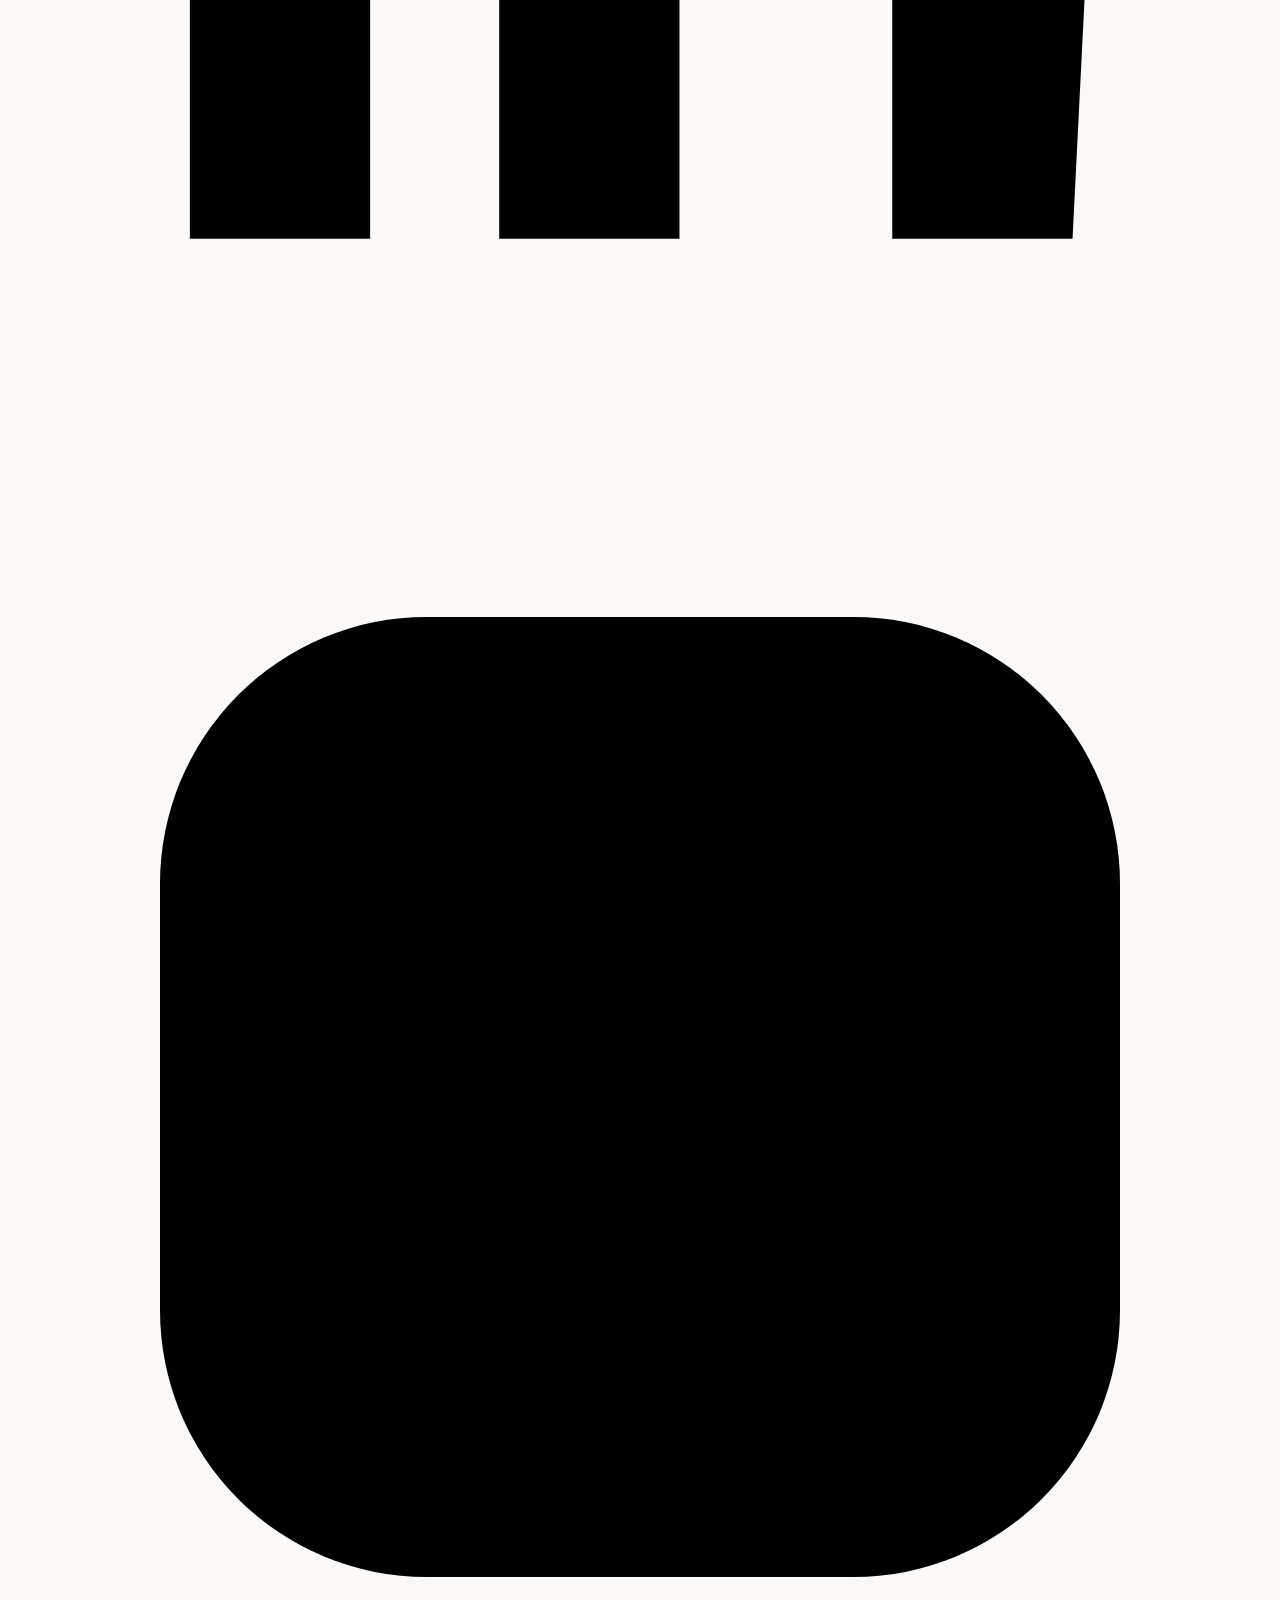
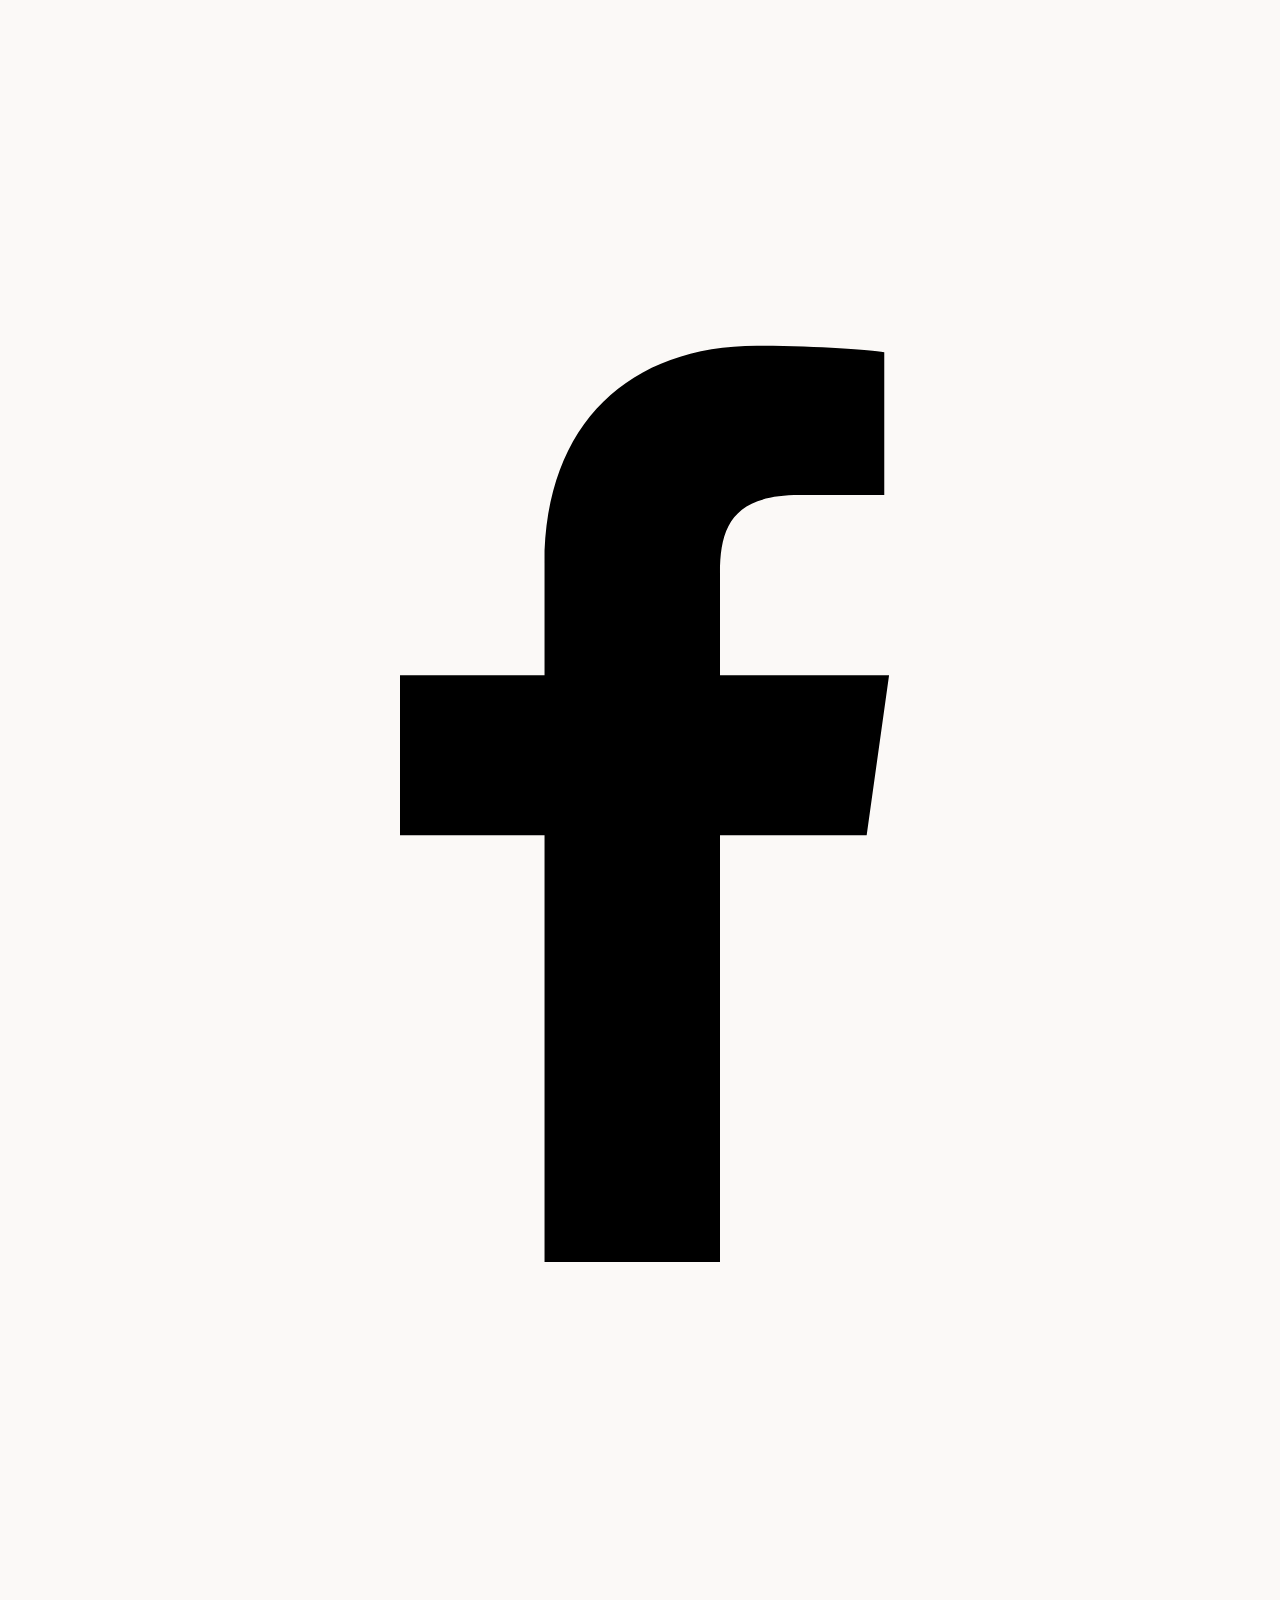
==== commit d9d0d182: "updated" ====
--- a/index.html
+++ b/index.html
@@ -400,318 +400,282 @@
 html.android-light #androidThemeToggle{background:#fff;color:#5b0417;border-color:rgba(91,4,23,.15)}
 @media (max-width:767px),(pointer:coarse){#androidThemeToggle{display:flex}}
 </style>
-<style id="compact-spacing-overrides">
+
+<style id="footer-half-height">
 /* ============================================================
-   COMPACT SPACING OVERRIDE
-   Reduces excessive vertical whitespace across all sections,
-   with extra-tight spacing on Android/mobile screens.
+   FOOTER — REDUCED TO APPROX. HALF OF THE ORIGINAL HEIGHT
+   Original footer used 120px top + 120px bottom section padding.
+   This intentionally overrides that utility only inside footer.
 ============================================================ */
 
-/* Global section rhythm */
-.py-section-padding {
-    padding-top: 64px !important;
-    padding-bottom: 64px !important;
+footer#contact .footer-compact-container {
+    padding-top: 32px !important;
+    padding-bottom: 28px !important;
 }
 
-/* HERO: remove the large empty area created by the image column */
-.hero-grid {
-    padding-top: 32px !important;
-    padding-bottom: 32px !important;
+footer#contact .footer-compact-grid {
+    row-gap: 20px !important;
+    column-gap: 20px !important;
 }
 
-.hero-grid > div {
-    gap: 32px !important;
+footer#contact p {
+    margin-top: 0 !important;
 }
 
-.hero-grid .space-y-7 > :not([hidden]) ~ :not([hidden]) {
-    margin-top: 20px !important;
+footer#contact .leading-relaxed {
+    line-height: 1.45 !important;
 }
 
-.hero-grid .flex.items-center.justify-center.min-h-\[300px\].lg\:min-h-\[420px\] {
-    min-height: 300px !important;
+footer#contact .footer-compact-container > .border-t {
+    margin-top: 24px !important;
+    padding-top: 14px !important;
 }
 
-/* About section */
-#about {
-    padding-top: 56px !important;
-    padding-bottom: 64px !important;
-}
-
-#about .max-w-4xl {
-    margin-bottom: 36px !important;
-}
-
-#about .pillar-card {
-    padding: 24px !important;
-}
-
-#about .pillar-card .mb-6 {
-    margin-bottom: 16px !important;
-}
-
-#about .pillar-card .mt-6 {
-    margin-top: 16px !important;
-}
-
-/* Vision */
-#vision .grid {
-    gap: 40px !important;
-}
-
-#vision .space-y-6 > :not([hidden]) ~ :not([hidden]) {
-    margin-top: 20px !important;
-}
-
-#vision .relative.flex.gap-6.mb-12 {
-    margin-bottom: 32px !important;
-}
-
-#vision .mt-20 {
-    margin-top: 48px !important;
-}
-
-#vision .pt-10 {
-    padding-top: 28px !important;
-}
-
-/* Services */
-#services .mb-14 {
-    margin-bottom: 32px !important;
-}
-
-#services .service-row {
-    padding-top: 24px !important;
-    padding-bottom: 24px !important;
-}
-
-#services .service-row .flex {
-    gap: 20px !important;
-}
-
-/* Events */
-#events .max-w-3xl {
-    margin-bottom: 36px !important;
-}
-
-#events article {
-    padding: 24px !important;
-}
-
-#events article h3 {
-    margin-top: 16px !important;
-    margin-bottom: 10px !important;
-}
-
-#events article p {
-    margin-bottom: 16px !important;
-}
-
-/* Gallery */
-#gallery .max-w-3xl {
-    margin-bottom: 36px !important;
-}
-
-#gallery > div > section {
-    margin-bottom: 48px !important;
-}
-
-#gallery > div > section > div:first-child {
-    padding-bottom: 16px !important;
-    margin-bottom: 24px !important;
-}
-
-#gallery .grid {
-    gap: 16px !important;
-}
-
-/* Contact/footer sections: keep the same compact rhythm */
-#contact {
-    padding-top: 64px !important;
-    padding-bottom: 64px !important;
-}
-
-/* Remove accidental large vertical spacing from common Tailwind utilities */
-main section.py-section-padding {
-    margin-top: 0 !important;
-    margin-bottom: 0 !important;
-}
-
-/* ============================================================
-   MOBILE / ANDROID
-============================================================ */
+/* Mobile / Android */
 @media (max-width: 767px) {
-
-    .py-section-padding {
-        padding-top: 42px !important;
-        padding-bottom: 42px !important;
+    footer#contact .footer-compact-container {
+        padding-top: 24px !important;
+        padding-bottom: 20px !important;
     }
 
-    /* Keep navigation compact */
-    .docked {
-        min-height: 60px !important;
+    footer#contact .footer-compact-grid {
+        row-gap: 16px !important;
     }
 
-    .docked-logo {
-        height: 60px !important;
-        max-width: 150px !important;
+    footer#contact img {
+        height: 42px !important;
+        margin-bottom: 8px !important;
     }
 
-    /* Upcoming event banner */
-    #home {
-        padding-top: 12px !important;
-        padding-bottom: 12px !important;
+    footer#contact h3 {
+        font-size: 1.15rem !important;
+        line-height: 1.35 !important;
+        margin-bottom: 6px !important;
     }
 
-    #home .max-w-container-max {
-        gap: 10px !important;
+    footer#contact h4 {
+        margin-bottom: 7px !important;
     }
 
-    /* Hero */
-    .hero-grid {
-        padding-top: 24px !important;
-        padding-bottom: 28px !important;
+    footer#contact ul {
+        gap: 4px !important;
     }
 
-    .hero-grid > div {
-        gap: 24px !important;
+    footer#contact .footer-compact-container > .border-t {
+        margin-top: 18px !important;
+        padding-top: 10px !important;
     }
 
-    .hero-grid .space-y-7 > :not([hidden]) ~ :not([hidden]) {
-        margin-top: 16px !important;
-    }
-
-    .hero-grid .flex.items-center.justify-center.min-h-\[300px\].lg\:min-h-\[420px\] {
-        min-height: 220px !important;
-    }
-
-    .hero-grid .hero-logo {
-        max-width: 260px !important;
-    }
-
-    .hero-grid .flex.flex-wrap.gap-4.pt-2 {
-        gap: 10px !important;
-        padding-top: 0 !important;
-    }
-
-    .hero-grid .grid.grid-cols-3 {
-        gap: 12px !important;
-        padding-top: 16px !important;
-    }
-
-    /* About */
-    #about {
-        padding-top: 42px !important;
-        padding-bottom: 46px !important;
-    }
-
-    #about .max-w-4xl {
-        margin-bottom: 28px !important;
-    }
-
-    #about .pillar-card {
-        padding: 20px !important;
-    }
-
-    /* Vision */
-    #vision .grid {
-        gap: 30px !important;
-    }
-
-    #vision .relative.flex.gap-6.mb-12 {
-        margin-bottom: 24px !important;
-    }
-
-    #vision .relative.flex.gap-6 {
-        gap: 16px !important;
-    }
-
-    #vision .mt-20 {
-        margin-top: 36px !important;
-    }
-
-    #vision .pt-10 {
-        padding-top: 22px !important;
-    }
-
-    /* Services */
-    #services .mb-14 {
-        margin-bottom: 24px !important;
-    }
-
-    #services .service-row {
-        padding-top: 20px !important;
-        padding-bottom: 20px !important;
-        padding-left: 0 !important;
-        padding-right: 0 !important;
-    }
-
-    #services .service-row .flex {
-        gap: 14px !important;
-    }
-
-    /* Events */
-    #events .max-w-3xl {
-        margin-bottom: 28px !important;
-    }
-
-    #events article {
-        padding: 20px !important;
-    }
-
-    /* Gallery */
-    #gallery .max-w-3xl {
-        margin-bottom: 28px !important;
-    }
-
-    #gallery > div > section {
-        margin-bottom: 38px !important;
-    }
-
-    #gallery > div > section > div:first-child {
-        margin-bottom: 18px !important;
-    }
-
-    /* Prevent large fixed gallery heights on small screens */
-    #gallery .md\:h-\[600px\],
-    #gallery .md\:h-\[420px\] {
-        height: auto !important;
-    }
-
-    /* Smaller image blocks on Android */
-    #gallery .gallery-image-wrapper.h-72 {
-        height: 220px !important;
-    }
-
-    /* Contact */
-    #contact {
-        padding-top: 44px !important;
-        padding-bottom: 44px !important;
-    }
-}
-
-/* Extra-small phones */
-@media (max-width: 390px) {
-    .hero-grid .hero-logo {
-        max-width: 225px !important;
-    }
-
-    .hero-grid {
-        padding-top: 20px !important;
-        padding-bottom: 22px !important;
-    }
-
-    .py-section-padding {
-        padding-top: 36px !important;
-        padding-bottom: 36px !important;
-    }
-
-    #about,
-    #contact {
-        padding-top: 36px !important;
-        padding-bottom: 40px !important;
+    footer#contact .group.w-9.h-9 {
+        width: 34px !important;
+        height: 34px !important;
     }
 }
 </style>
+
+
+<style id="footer-final-fix">
+/* ===== FINAL FOOTER DESIGN FIX ===== */
+#contact .footer-compact-container {
+    padding-top: 32px !important;
+    padding-bottom: 26px !important;
+}
+
+#contact .footer-compact-grid {
+    align-items: start !important;
+}
+
+/* Quick Links + Innovation Hub + Follow IDEA Lab:
+   shift them slightly downward and give consistent top margin */
+#contact .footer-compact-grid > div:nth-child(2),
+#contact .footer-compact-grid > div:nth-child(3),
+#contact .footer-compact-grid > div:nth-child(4) {
+    padding-top: 18px !important;
+}
+
+/* Make the columns breathe without making footer tall */
+#contact .footer-compact-grid > div:nth-child(2),
+#contact .footer-compact-grid > div:nth-child(3) {
+    padding-left: 8px !important;
+}
+
+#contact .footer-compact-grid > div:nth-child(4) {
+    padding-left: 12px !important;
+}
+
+/* Better heading-to-content spacing */
+#contact .footer-compact-grid h4 {
+    margin-bottom: 10px !important;
+    line-height: 1.3 !important;
+}
+
+#contact .footer-compact-grid ul {
+    margin-top: 0 !important;
+}
+
+/* Social block */
+#contact .footer-compact-grid > div:nth-child(4) p {
+    margin-bottom: 12px !important;
+    line-height: 1.45 !important;
+}
+
+#contact .footer-compact-grid > div:nth-child(4) .flex {
+    gap: 8px !important;
+}
+
+/* Bottom copyright */
+#contact .footer-compact-container > .border-t {
+    margin-top: 24px !important;
+    padding-top: 13px !important;
+}
+
+/* Mobile / Android: stack naturally, but retain a subtle offset */
+@media (max-width: 767px) {
+    #contact .footer-compact-container {
+        padding-top: 26px !important;
+        padding-bottom: 20px !important;
+    }
+
+    #contact .footer-compact-grid {
+        row-gap: 10px !important;
+    }
+
+    #contact .footer-compact-grid > div:nth-child(2),
+    #contact .footer-compact-grid > div:nth-child(3),
+    #contact .footer-compact-grid > div:nth-child(4) {
+        padding-top: 8px !important;
+        padding-left: 0 !important;
+    }
+
+    #contact .footer-compact-grid h4 {
+        margin-bottom: 8px !important;
+    }
+
+    #contact .footer-compact-container > .border-t {
+        margin-top: 18px !important;
+        padding-top: 10px !important;
+    }
+}
+</style>
+
+
+<style id="footer-polished-final">
+/* ============================================================
+   FOOTER POLISH
+   - Main tagline only; secondary paragraph removed.
+   - Right columns start on the same visual line as tagline.
+   - Softer typography + controlled spacing.
+============================================================ */
+
+#contact .footer-compact-container {
+    padding-top: 34px !important;
+    padding-bottom: 24px !important;
+}
+
+#contact .footer-compact-grid {
+    align-items: start !important;
+    column-gap: 42px !important;
+    row-gap: 20px !important;
+}
+
+/* Brand / tagline */
+#contact .footer-compact-grid > div:first-child {
+    padding-top: 0 !important;
+}
+
+#contact .footer-tagline {
+    max-width: 360px !important;
+    font-weight: 600 !important;
+    letter-spacing: -0.02em !important;
+}
+
+/* Quick Links, Innovation Hub, Follow IDEA Lab:
+   same starting height as the tagline */
+#contact .footer-compact-grid > div:nth-child(2),
+#contact .footer-compact-grid > div:nth-child(3),
+#contact .footer-compact-grid > div:nth-child(4) {
+    padding-top: 3px !important;
+    padding-left: 0 !important;
+}
+
+/* Clean column headings */
+#contact .footer-compact-grid h4 {
+    font-size: 11px !important;
+    font-weight: 700 !important;
+    letter-spacing: 0.13em !important;
+    margin-bottom: 12px !important;
+}
+
+/* Link rhythm */
+#contact .footer-compact-grid ul {
+    gap: 7px !important;
+}
+
+#contact .footer-compact-grid ul a {
+    font-size: 16px !important;
+    line-height: 1.35 !important;
+}
+
+/* Follow section */
+#contact .footer-compact-grid > div:nth-child(4) p {
+    font-size: 14px !important;
+    line-height: 1.45 !important;
+    max-width: 310px !important;
+    margin-bottom: 12px !important;
+}
+
+#contact .footer-compact-grid > div:nth-child(4) .flex {
+    gap: 8px !important;
+}
+
+/* Copyright divider */
+#contact .footer-compact-container > .border-t {
+    margin-top: 24px !important;
+    padding-top: 12px !important;
+}
+
+/* Android / Mobile */
+@media (max-width: 767px) {
+    #contact .footer-compact-container {
+        padding-top: 26px !important;
+        padding-bottom: 20px !important;
+    }
+
+    #contact .footer-compact-grid {
+        column-gap: 0 !important;
+        row-gap: 16px !important;
+    }
+
+    #contact .footer-tagline {
+        max-width: 100% !important;
+        font-size: 20px !important;
+    }
+
+    #contact .footer-compact-grid > div:nth-child(2),
+    #contact .footer-compact-grid > div:nth-child(3),
+    #contact .footer-compact-grid > div:nth-child(4) {
+        padding-top: 2px !important;
+    }
+
+    #contact .footer-compact-grid h4 {
+        margin-bottom: 8px !important;
+    }
+
+    #contact .footer-compact-grid ul {
+        gap: 5px !important;
+    }
+
+    #contact .footer-compact-grid ul a {
+        font-size: 15px !important;
+    }
+
+    #contact .footer-compact-container > .border-t {
+        margin-top: 18px !important;
+        padding-top: 10px !important;
+    }
+}
+</style>
+
 </head>
 
 <body class="overflow-x-hidden">
@@ -2414,9 +2378,9 @@
     class="bg-tertiary text-white border-t border-white/10"
 >
 
-    <div class="max-w-container-max mx-auto px-margin-mobile md:px-margin-desktop py-section-padding">
-
-        <div class="grid grid-cols-1 md:grid-cols-4 gap-12">
+    <div class="max-w-container-max mx-auto px-margin-mobile md:px-margin-desktop footer-compact-container">
+
+        <div class="grid grid-cols-1 md:grid-cols-4 gap-5 footer-compact-grid">
 
             <!-- BRAND -->
 
@@ -2425,19 +2389,15 @@
                 <img
                     src="https://lh3.googleusercontent.com/aida-public/[base64]"
                     alt="AKGEC IDEA Lab"
-                    class="h-16 w-auto object-contain mb-7"
+                    class="h-12 w-auto object-contain mb-3"
                 >
 
-                <h3 class="font-heading text-2xl font-bold mb-4">
-                    Transforming Ideas into Innovation,
+                <h3 class="footer-tagline font-heading text-xl md:text-[22px] font-semibold leading-[1.25] tracking-tight mb-0">
+                    Transforming Ideas into Innovation,<br>
                     Inspiring Minds, Shaping the Future.
                 </h3>
 
-                <p class="text-white/60 leading-relaxed">
-                    A 24/7 creative ecosystem where engineering,
-                    innovation, intellectual property, incubation,
-                    and entrepreneurship come together.
-                </p>
+                
 
             </div>
 
@@ -2446,11 +2406,11 @@
 
             <div>
 
-                <h4 class="text-xs uppercase tracking-widest font-bold mb-6">
+                <h4 class="text-xs uppercase tracking-widest font-bold mb-3">
                     Quick Links
                 </h4>
 
-                <ul class="space-y-4 text-white/65">
+                <ul class="space-y-2 text-white/65">
 
                     <li>
                         <a href="#about" class="hover:text-secondary-fixed-dim transition">
@@ -2491,11 +2451,11 @@
 
             <div>
 
-                <h4 class="text-xs uppercase tracking-widest font-bold mb-6">
+                <h4 class="text-xs uppercase tracking-widest font-bold mb-3">
                     Innovation Hub
                 </h4>
 
-                <ul class="space-y-4 text-white/65">
+                <ul class="space-y-2 text-white/65">
 
                     <li>
                         <a href="#about" class="hover:text-secondary-fixed-dim transition">
@@ -2531,11 +2491,11 @@
            <!-- CONNECT / SOCIAL MEDIA -->
 
 <div>
-    <h4 class="text-xs uppercase tracking-widest font-bold mb-6">
+    <h4 class="text-xs uppercase tracking-widest font-bold mb-3">
         Follow IDEA Lab
     </h4>
 
-    <p class="text-white/50 text-sm leading-relaxed mb-6">
+    <p class="text-white/50 text-sm leading-relaxed mb-3">
         Stay connected with IDEA Lab and follow our latest
         innovations, events, and updates.
     </p>
@@ -2548,7 +2508,7 @@
             target="_blank"
             rel="noopener noreferrer"
             aria-label="Follow IDEA Lab on LinkedIn"
-            class="group w-11 h-11 rounded-full border border-white/15 bg-white/5 flex items-center justify-center hover:bg-white/10 hover:border-white/30 hover:-translate-y-1 transition-all duration-300"
+            class="group w-9 h-9 rounded-full border border-white/15 bg-white/5 flex items-center justify-center hover:bg-white/10 hover:border-white/30 hover:-translate-y-1 transition-all duration-300"
         >
             <svg
                 class="w-5 h-5 fill-current text-white/70 group-hover:text-white transition-colors duration-300"
@@ -2564,7 +2524,7 @@
             target="_blank"
             rel="noopener noreferrer"
             aria-label="Follow IDEA Lab on Instagram"
-            class="group w-11 h-11 rounded-full border border-white/15 bg-white/5 flex items-center justify-center hover:bg-white/10 hover:border-white/30 hover:-translate-y-1 transition-all duration-300"
+            class="group w-9 h-9 rounded-full border border-white/15 bg-white/5 flex items-center justify-center hover:bg-white/10 hover:border-white/30 hover:-translate-y-1 transition-all duration-300"
         >
             <svg
                 class="w-5 h-5 fill-none stroke-current text-white/70 group-hover:text-white transition-colors duration-300"
@@ -2583,7 +2543,7 @@
             target="_blank"
             rel="noopener noreferrer"
             aria-label="Follow IDEA Lab on Facebook"
-            class="group w-11 h-11 rounded-full border border-white/15 bg-white/5 flex items-center justify-center hover:bg-white/10 hover:border-white/30 hover:-translate-y-1 transition-all duration-300"
+            class="group w-9 h-9 rounded-full border border-white/15 bg-white/5 flex items-center justify-center hover:bg-white/10 hover:border-white/30 hover:-translate-y-1 transition-all duration-300"
         >
             <svg
                 class="w-5 h-5 fill-current text-white/70 group-hover:text-white transition-colors duration-300"
@@ -2599,7 +2559,7 @@
             target="_blank"
             rel="noopener noreferrer"
             aria-label="Follow IDEA Lab on YouTube"
-            class="group w-11 h-11 rounded-full border border-white/15 bg-white/5 flex items-center justify-center hover:bg-white/10 hover:border-white/30 hover:-translate-y-1 transition-all duration-300"
+            class="group w-9 h-9 rounded-full border border-white/15 bg-white/5 flex items-center justify-center hover:bg-white/10 hover:border-white/30 hover:-translate-y-1 transition-all duration-300"
         >
             <svg
                 class="w-5 h-5 fill-current text-white/70 group-hover:text-white transition-colors duration-300"
@@ -2611,7 +2571,7 @@
 
     </div>
 
-    <p class="text-white/30 text-[11px] mt-5 uppercase tracking-wider">
+    <p class="text-white/30 text-[11px] mt-2 uppercase tracking-wider">
         Follow • Connect • Innovate
     </p>
 </div>
@@ -2620,7 +2580,7 @@
         </div>
 
 
-        <div class="border-t border-white/10 mt-16 pt-7 flex flex-col md:flex-row justify-between gap-4 text-sm text-white/40">
+        <div class="border-t border-white/10 mt-7 pt-4 flex flex-col md:flex-row justify-between gap-2 text-sm text-white/40">
 
             <p>
                 © 2026 AKGEC IDEA Lab. All rights reserved.
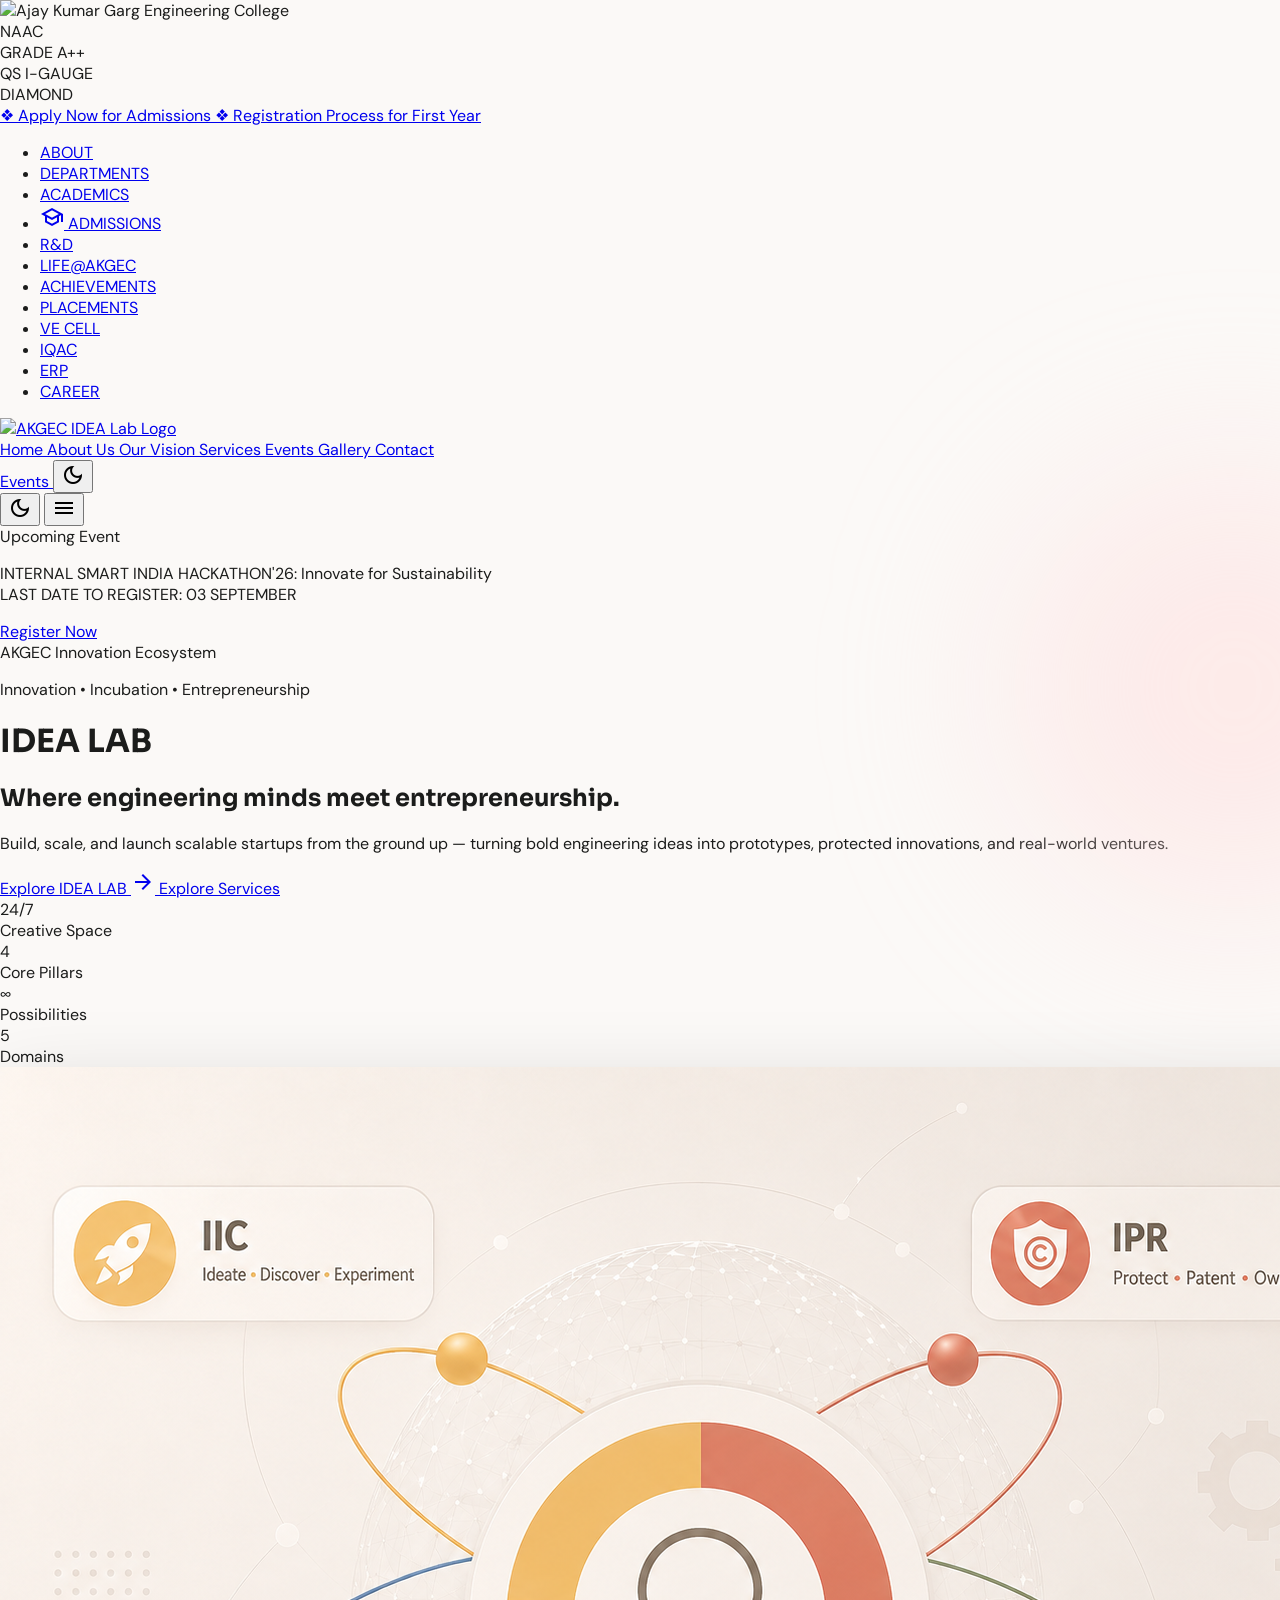
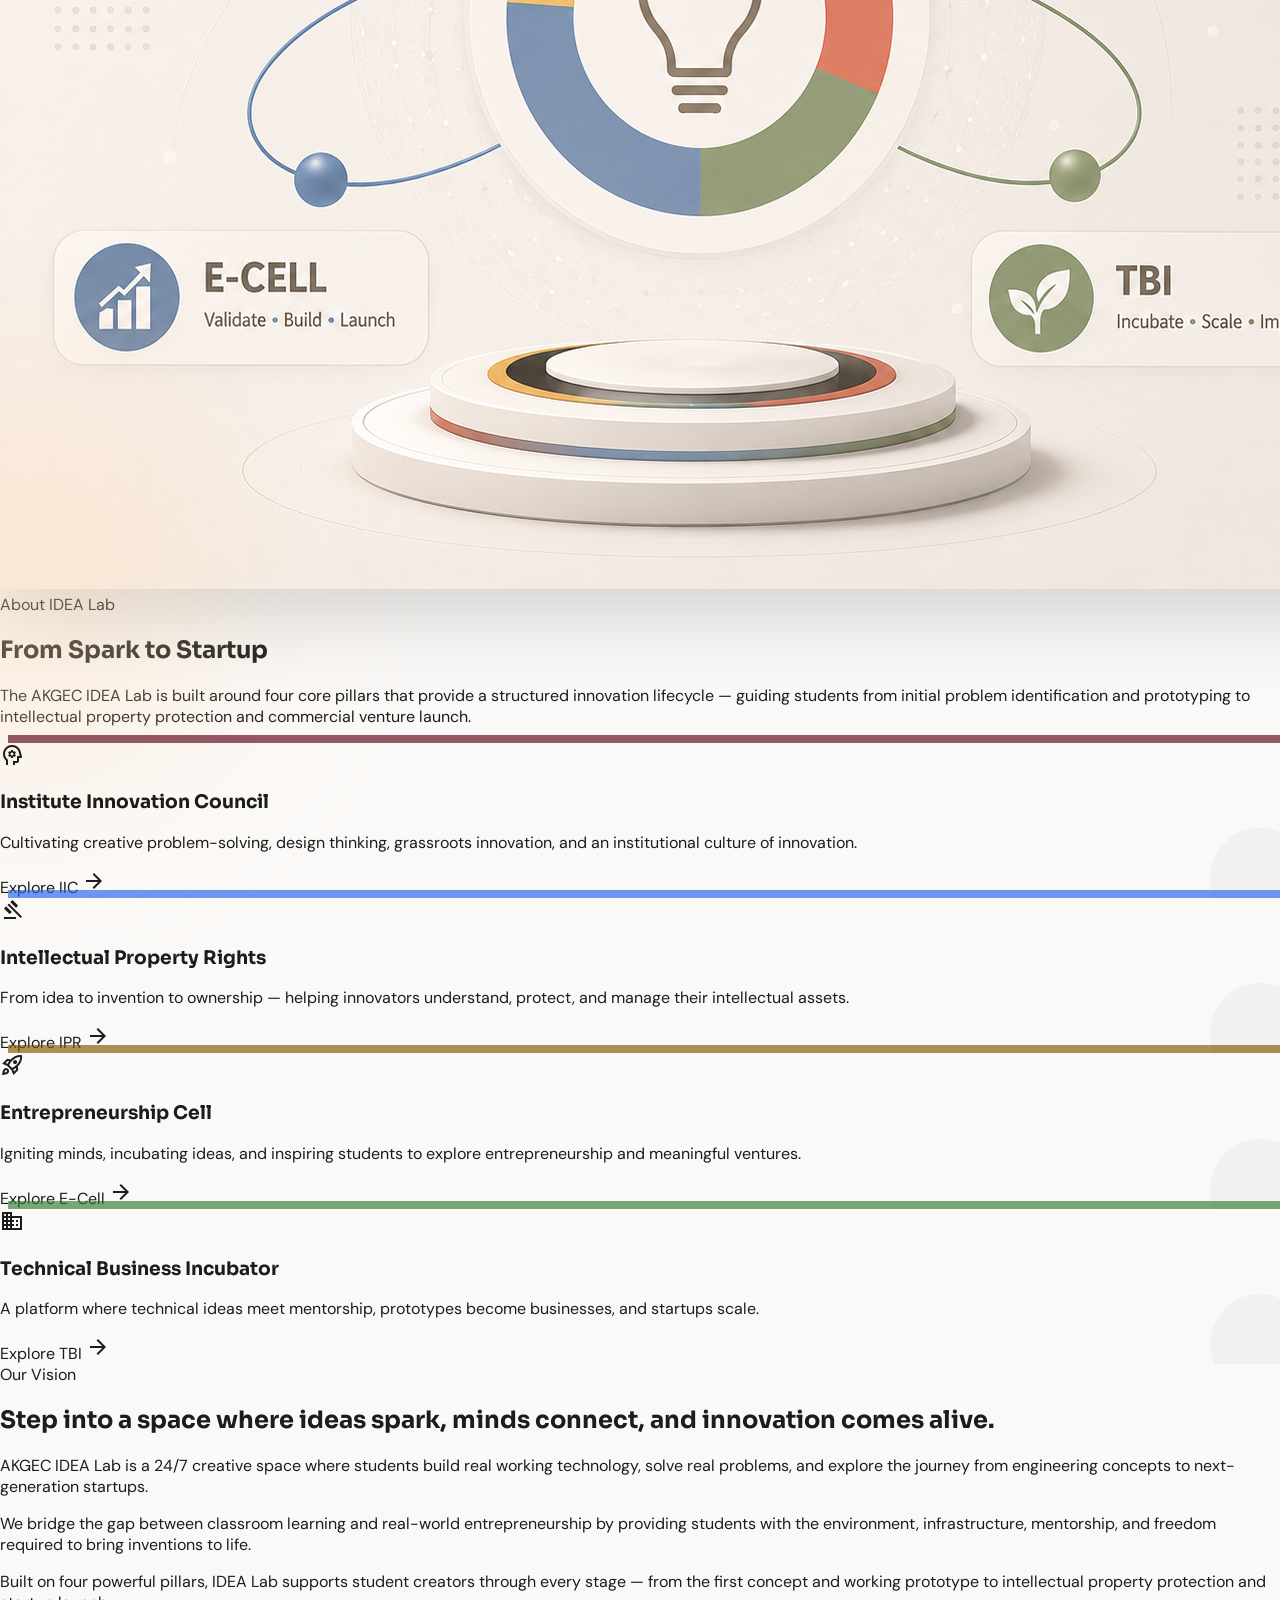
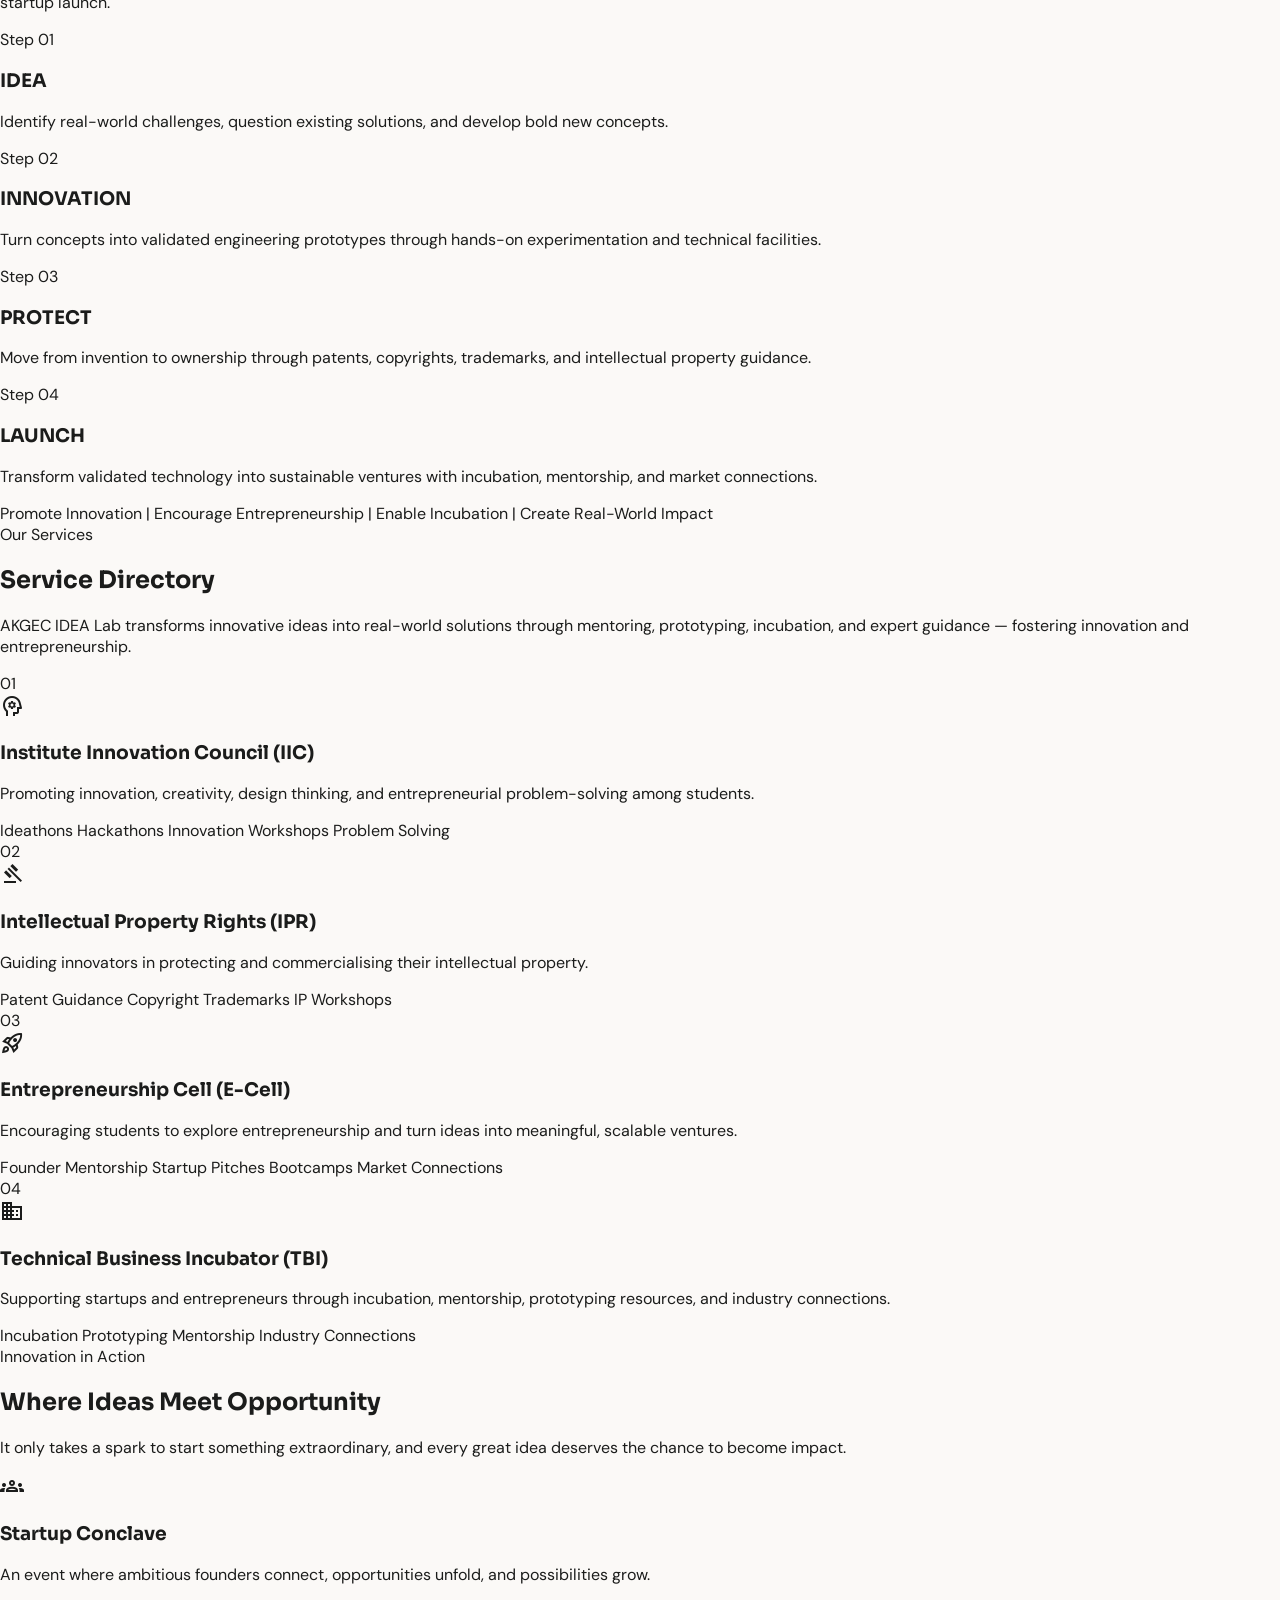
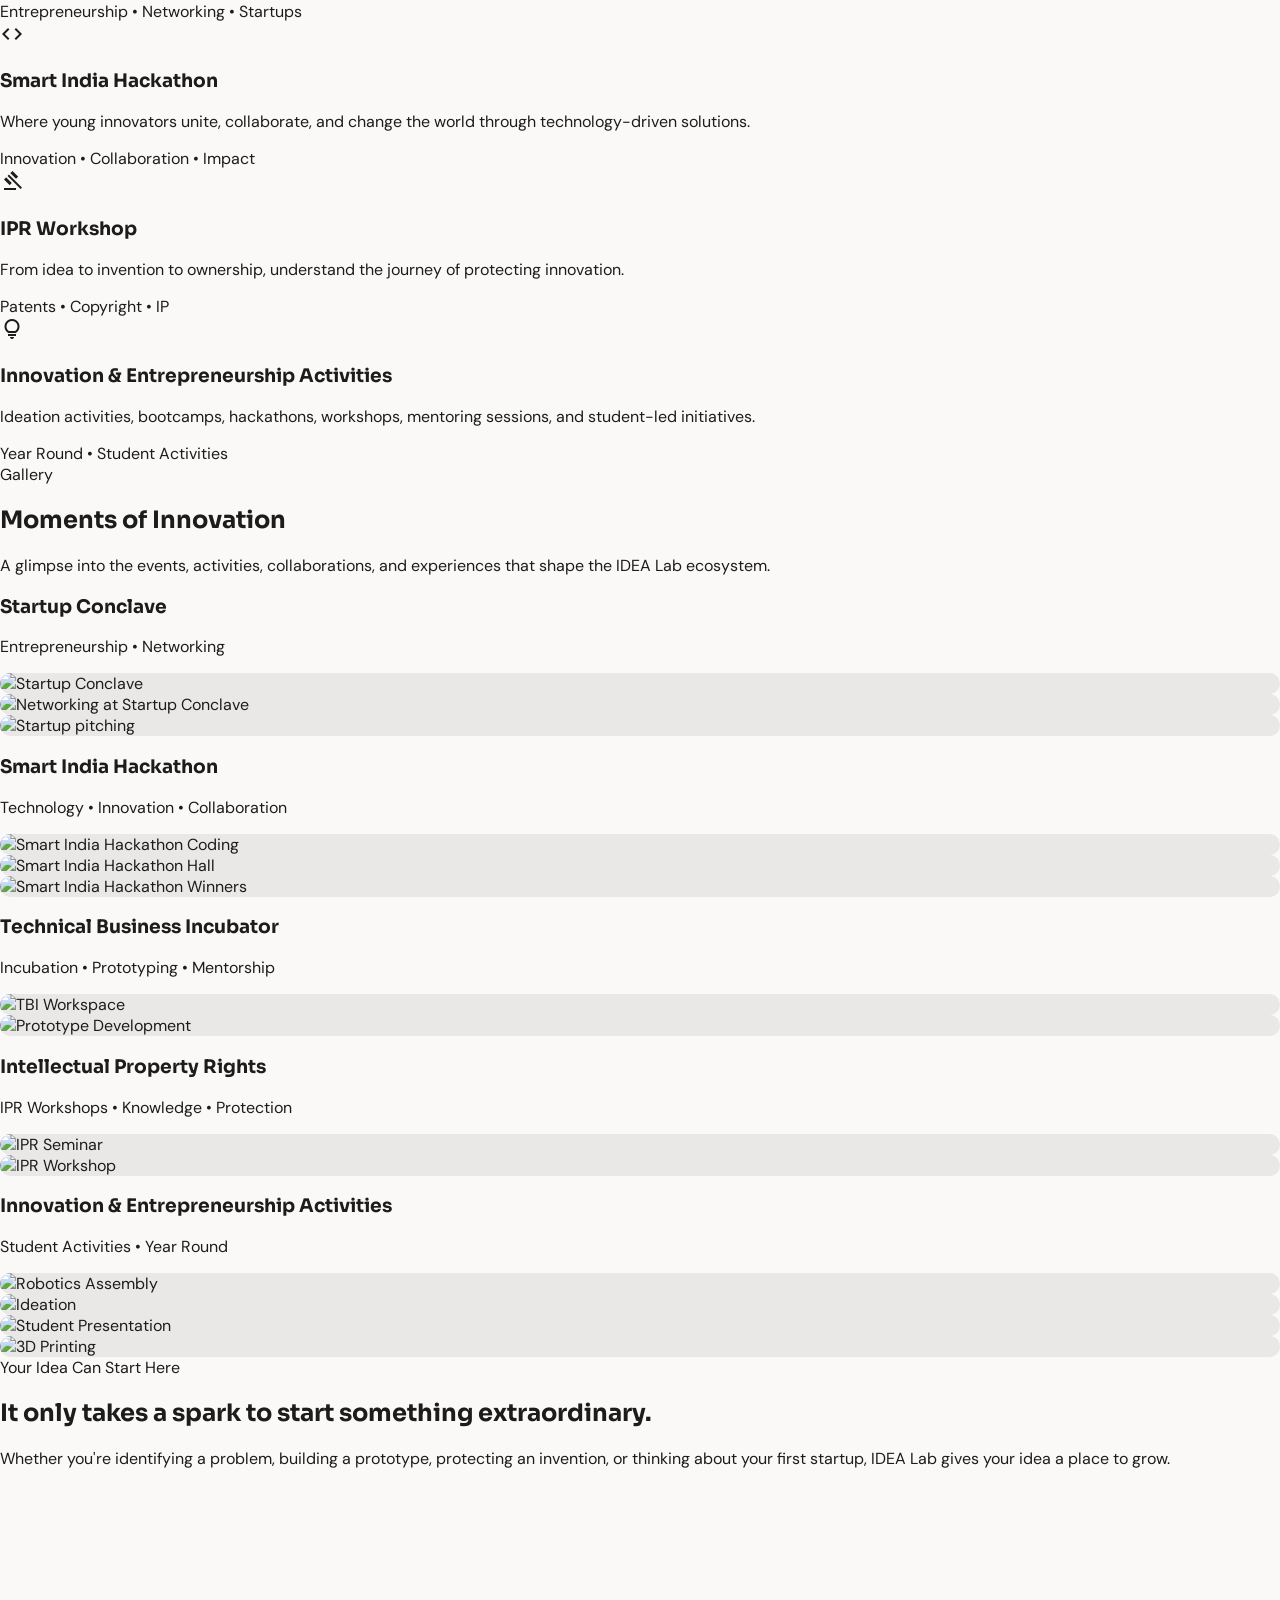
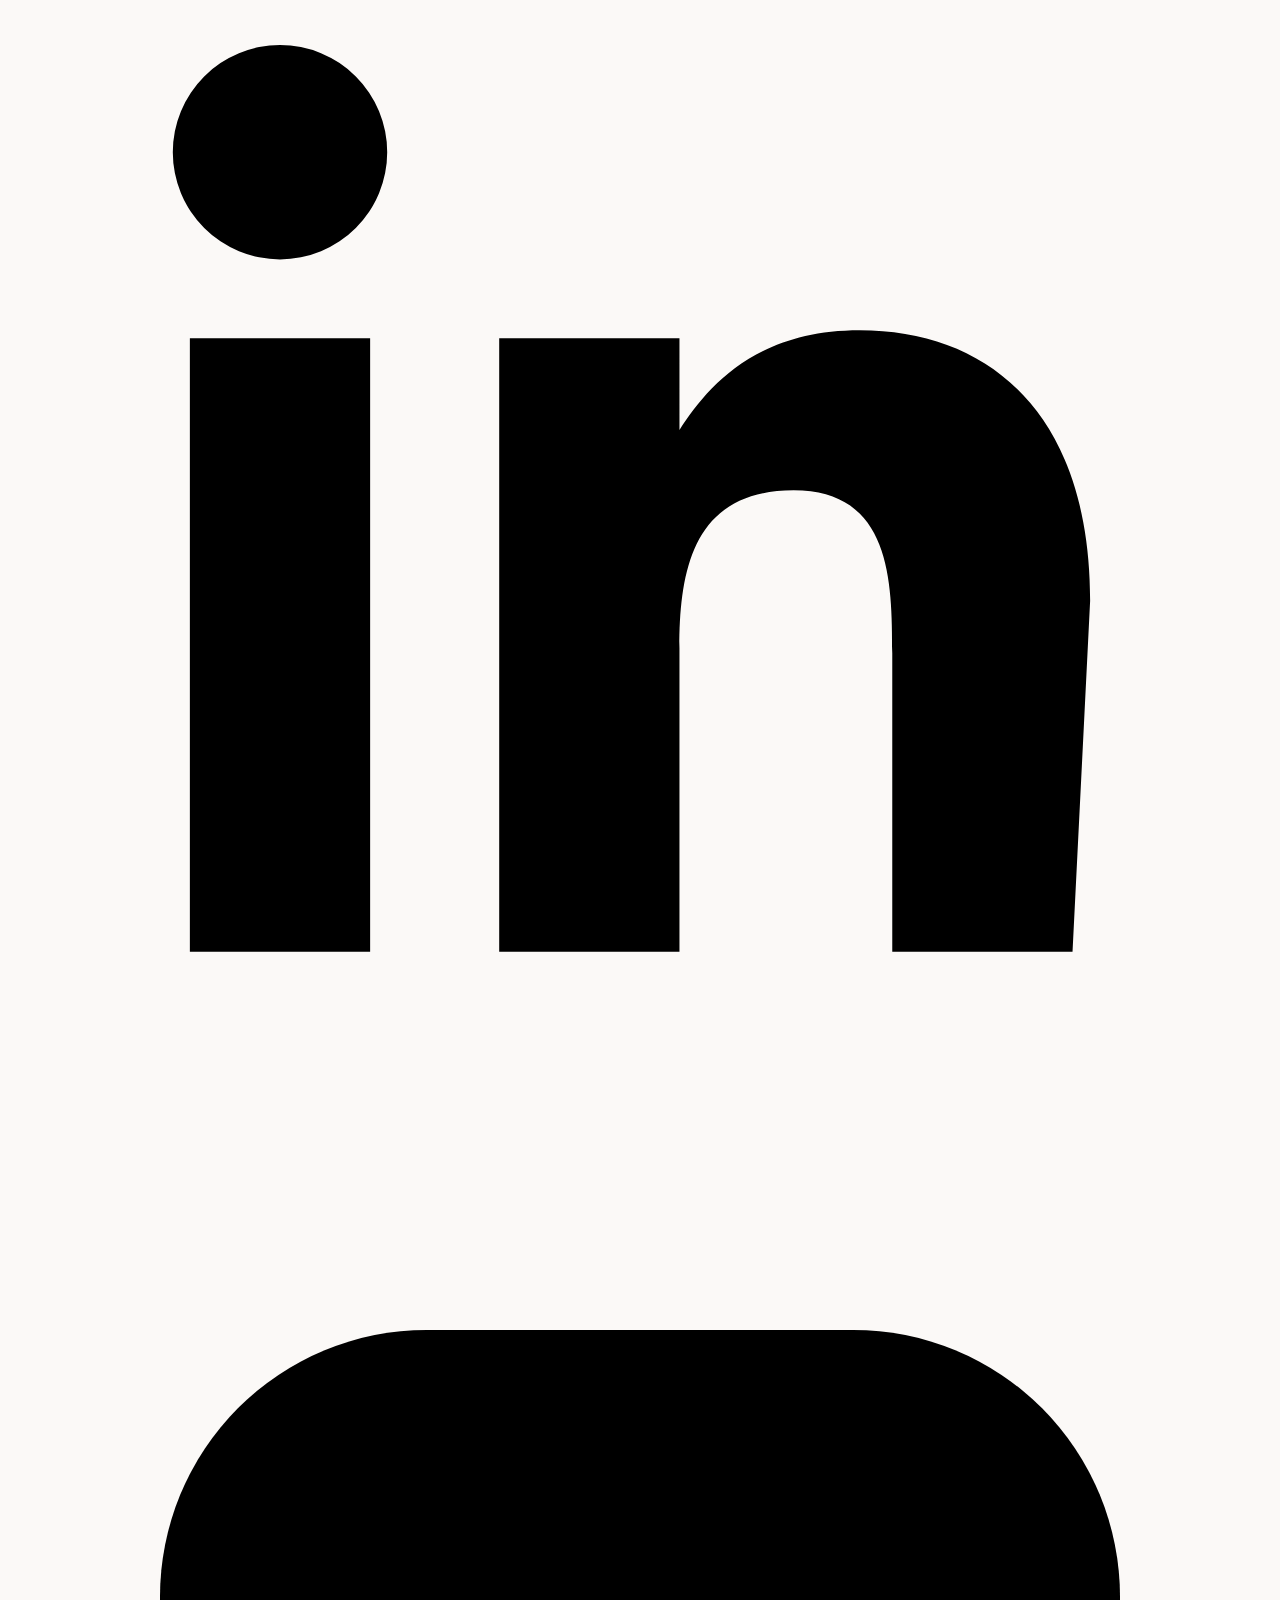
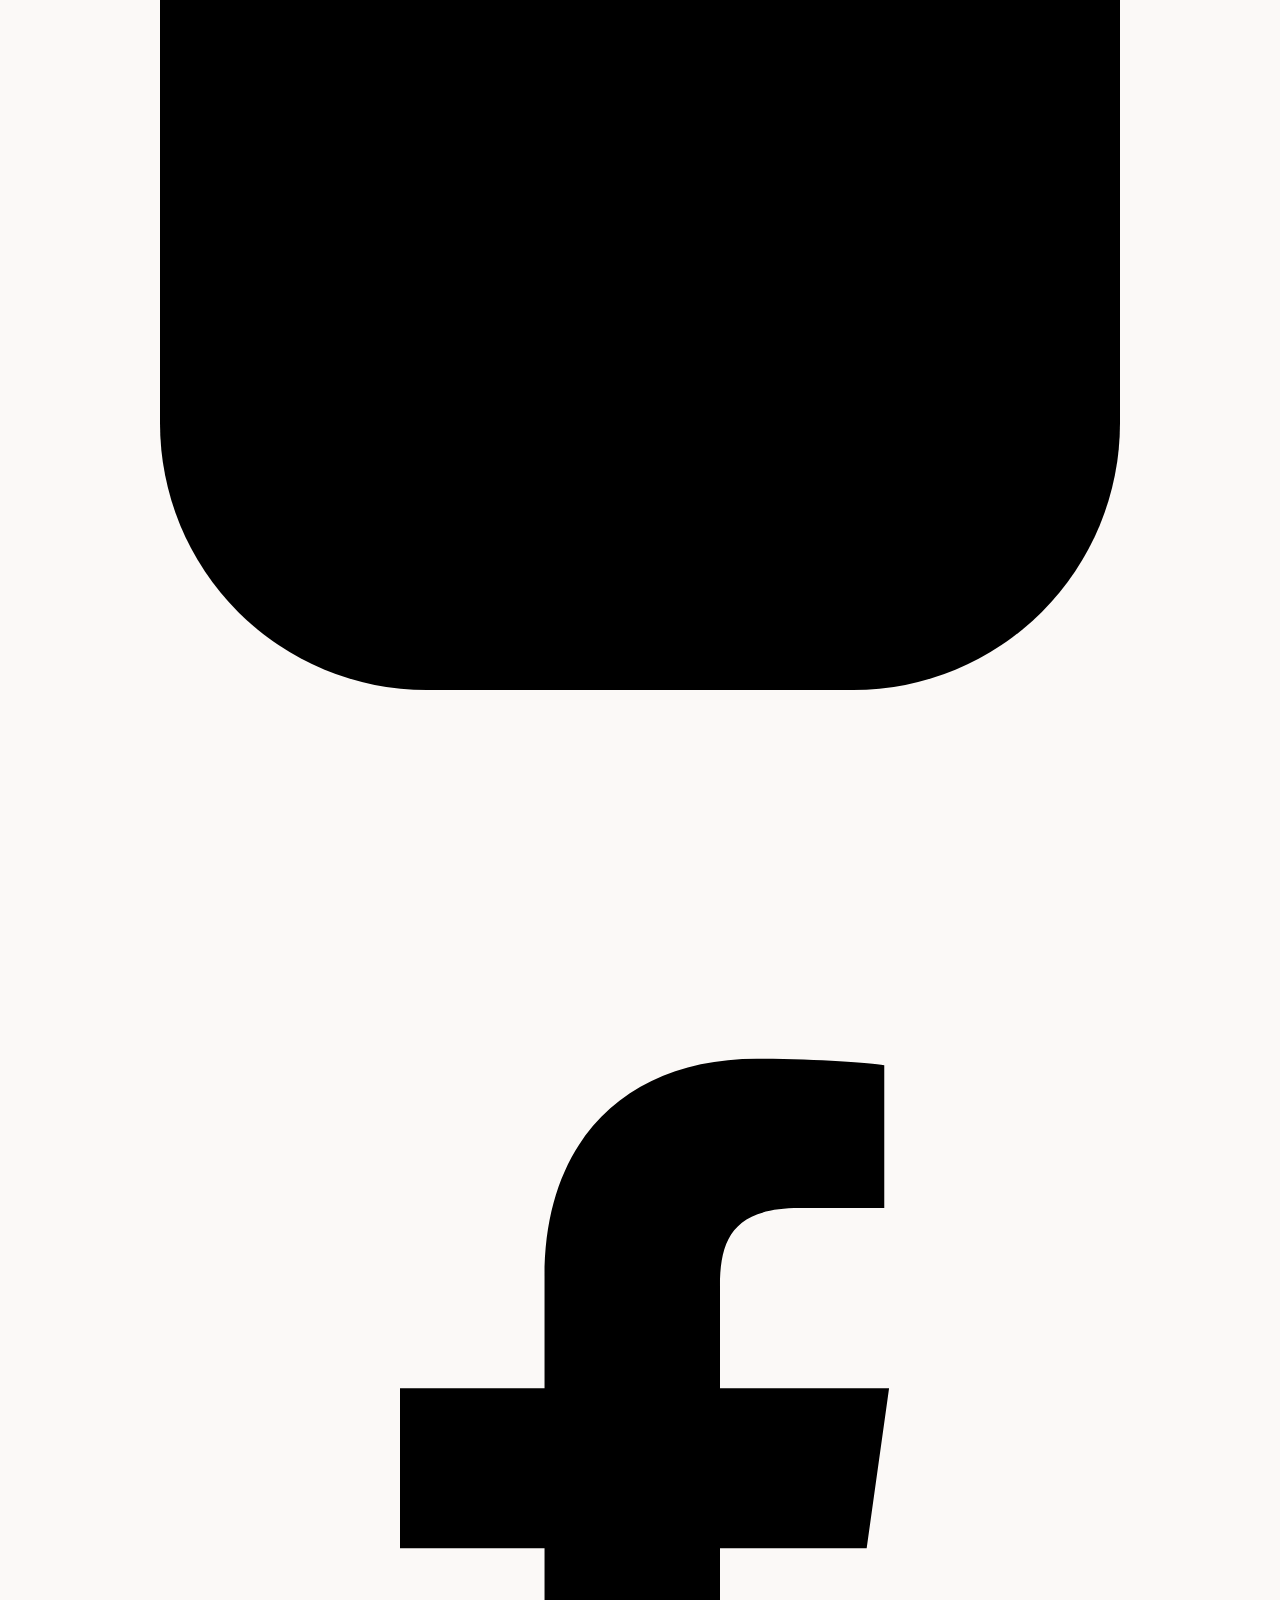
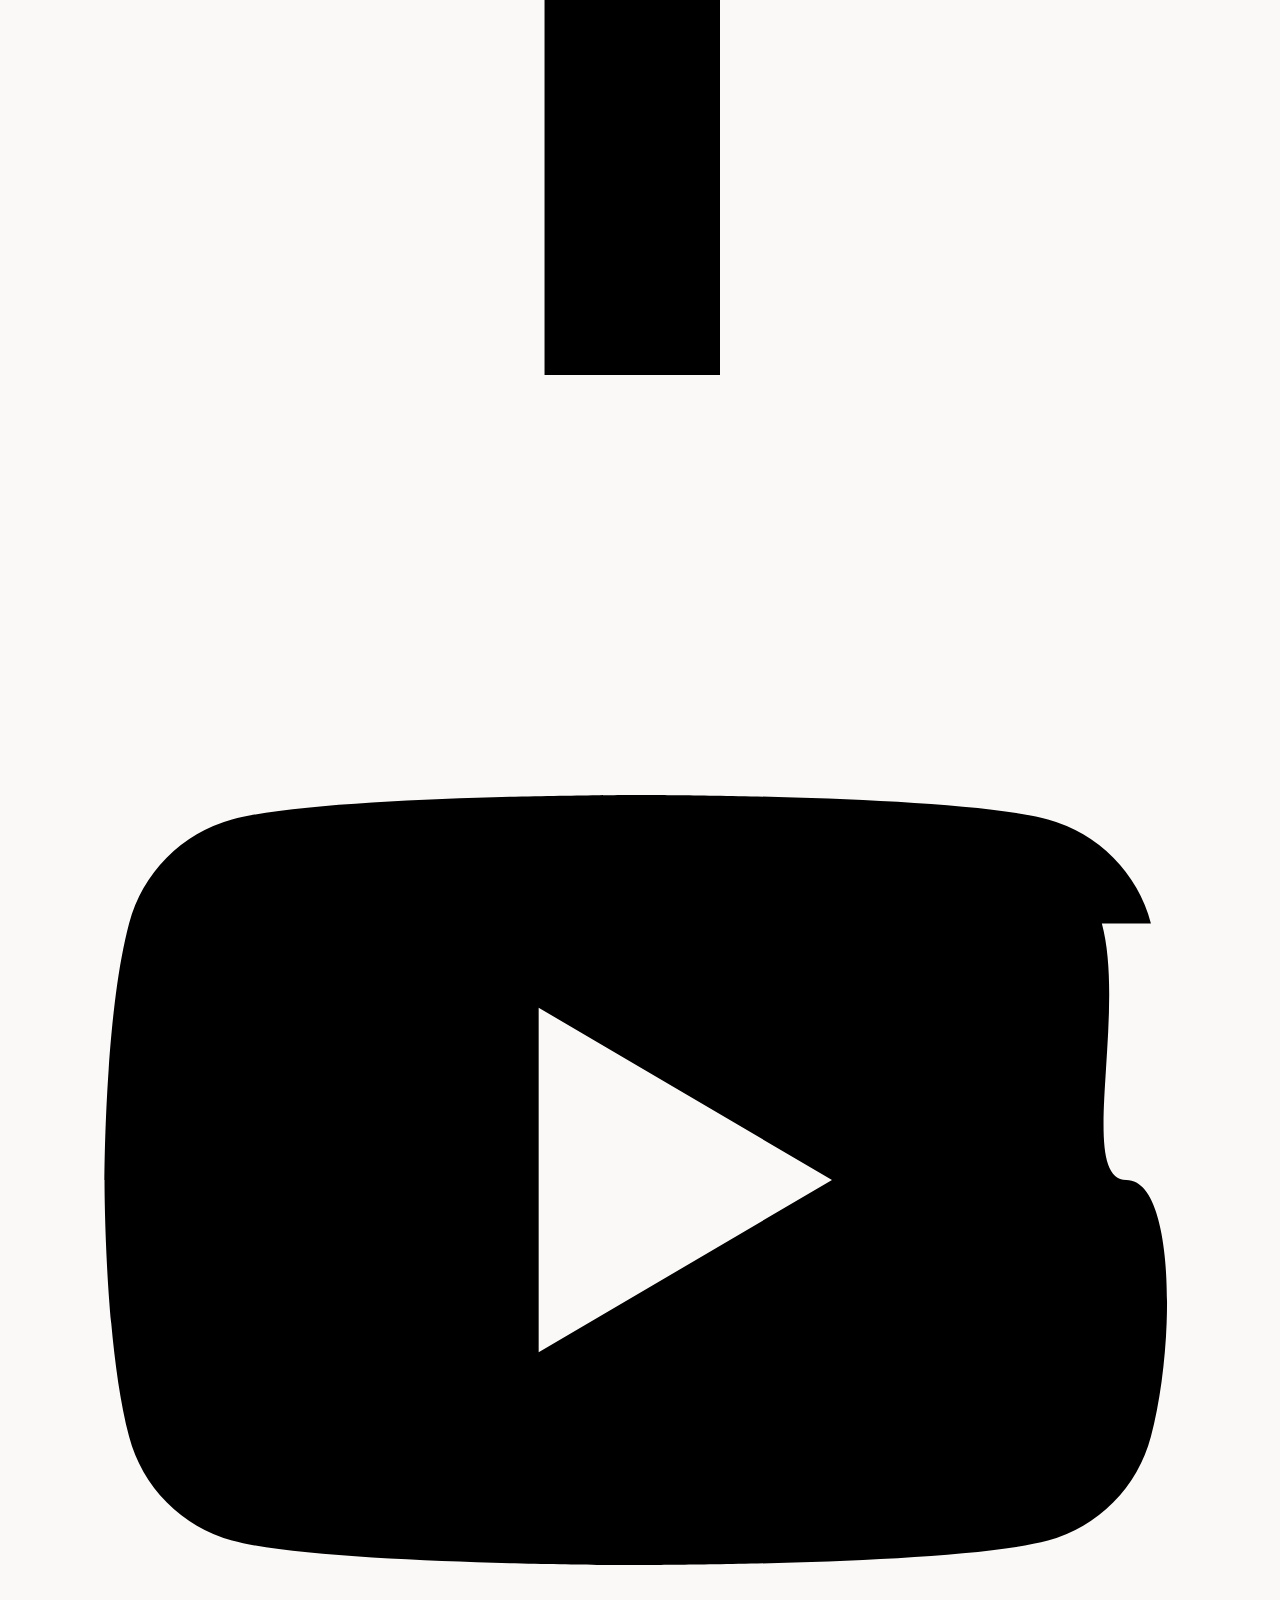
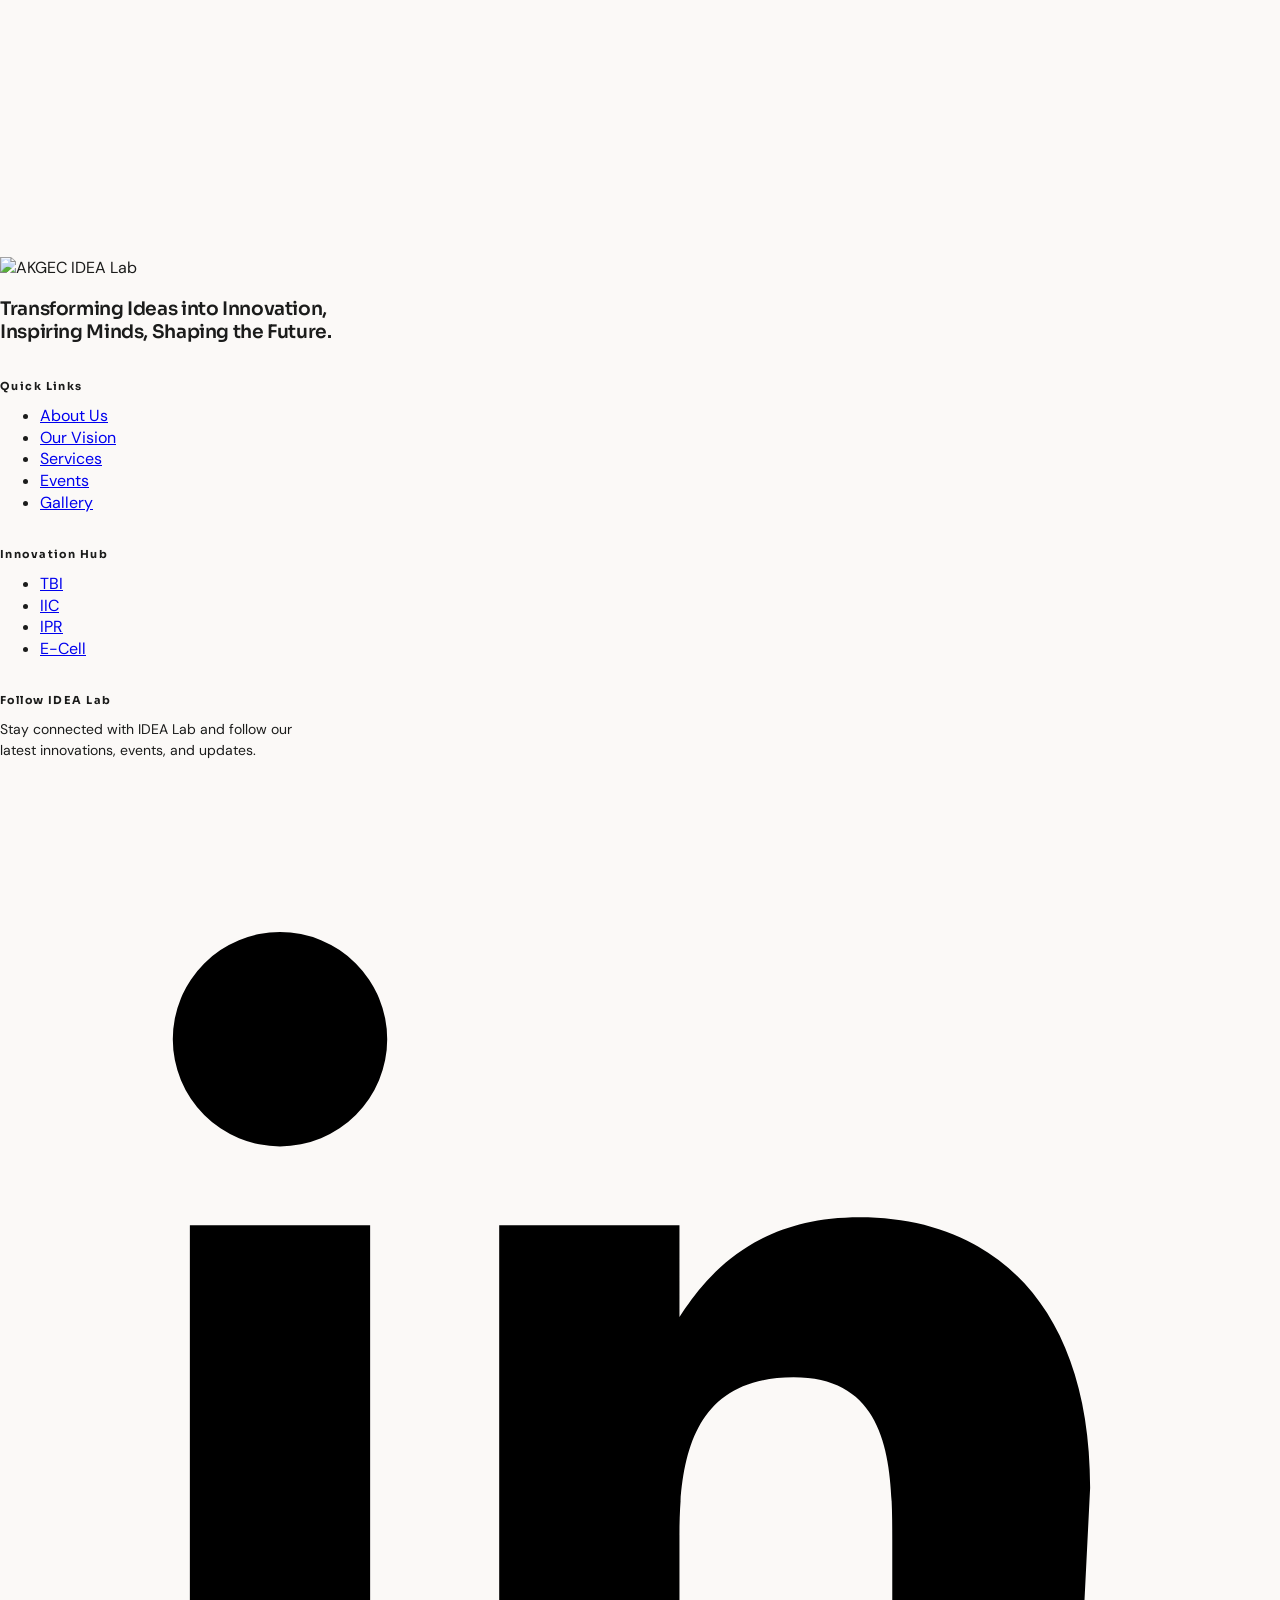
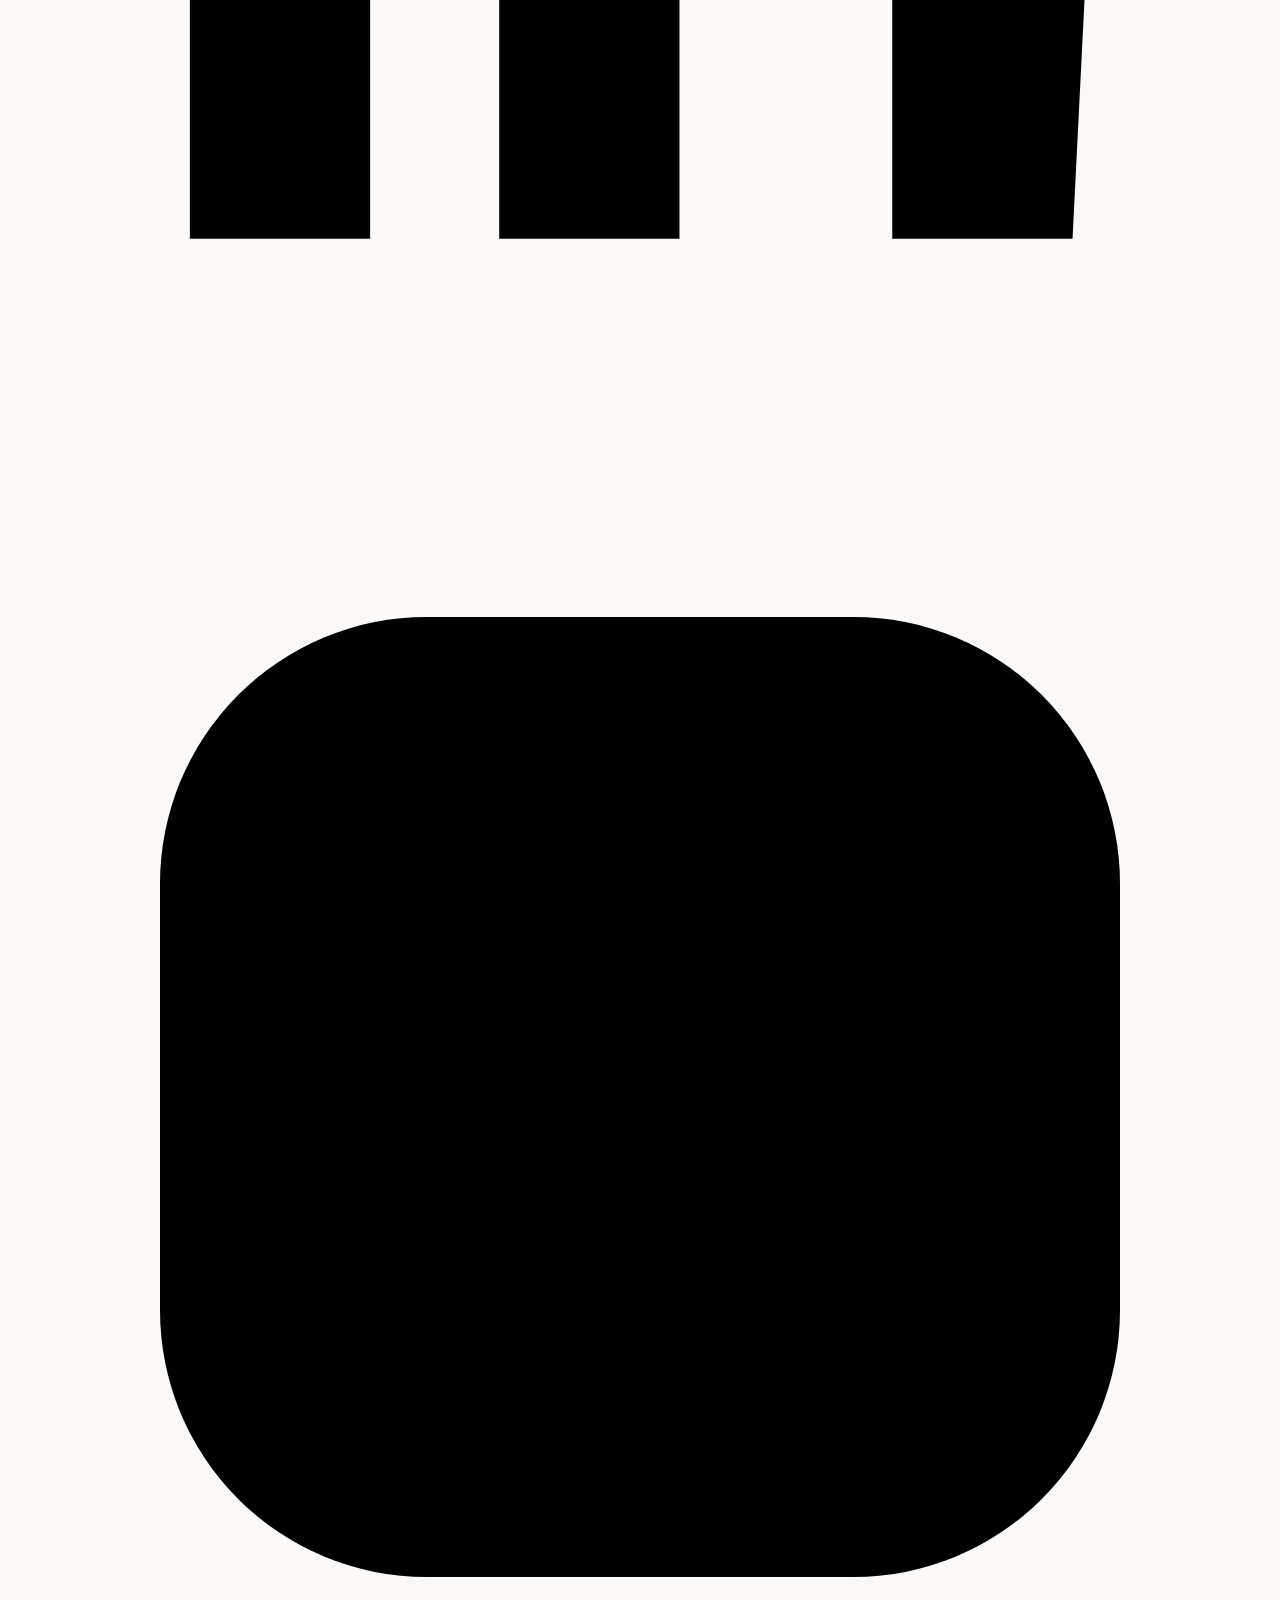
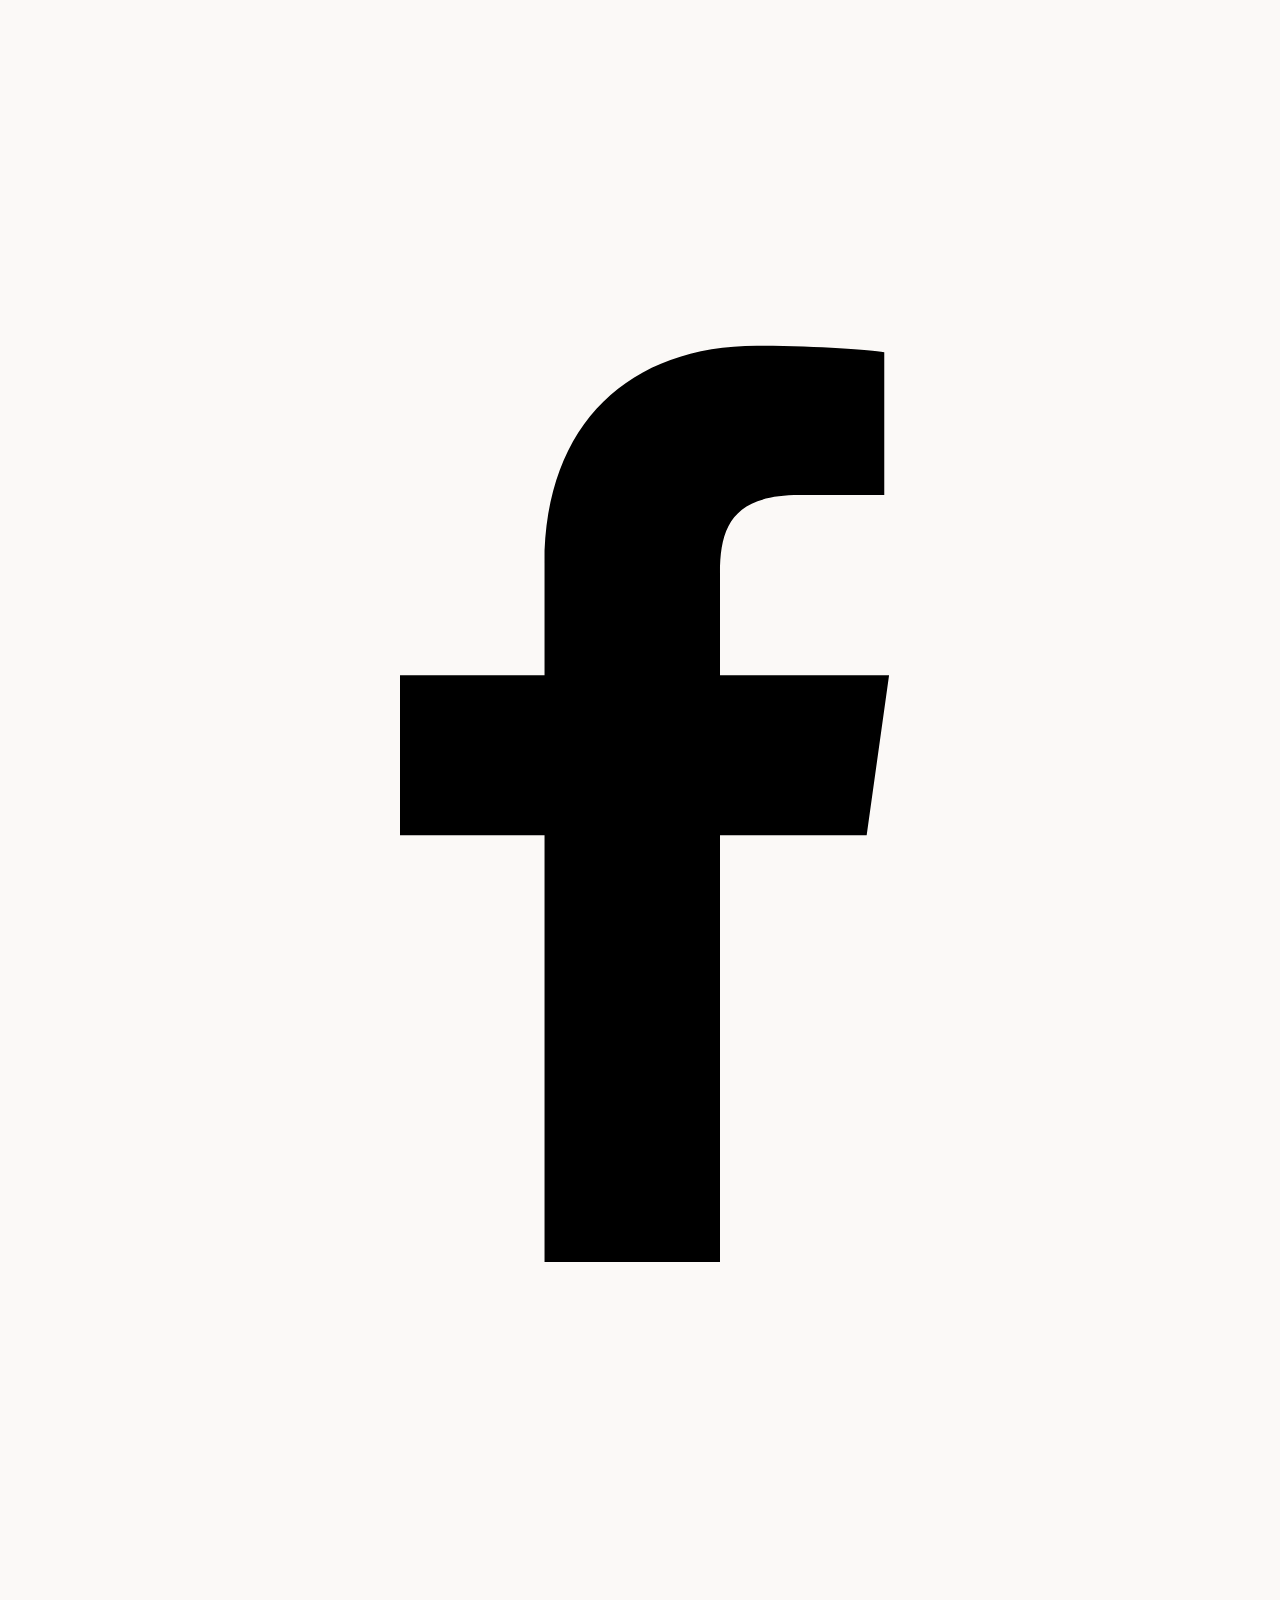
==== commit ca02e875: "Update index.html" ====
--- a/index.html
+++ b/index.html
@@ -391,15 +391,7 @@
 
     </style>
 
-<style id="android-theme-toggle-styles">
-#androidThemeToggle{display:none;position:fixed;right:16px;bottom:18px;z-index:9999;width:52px;height:52px;border:1px solid rgba(255,255,255,.2);border-radius:50%;background:rgba(23,33,43,.94);color:#fff;align-items:center;justify-content:center;font-size:21px;box-shadow:0 8px 24px rgba(0,0,0,.28);backdrop-filter:blur(10px);-webkit-backdrop-filter:blur(10px);cursor:pointer;-webkit-tap-highlight-color:transparent}
-#androidThemeToggle:active{transform:scale(.92)}
-html.android-light body{background:#fbf9f7!important;color:#1b1c1b!important}
-html.android-light .idea-nav{background:rgba(251,249,247,.95)!important;border-color:#dcc0c0!important}
-html.android-light .android-theme-label{color:#1b1c1b}
-html.android-light #androidThemeToggle{background:#fff;color:#5b0417;border-color:rgba(91,4,23,.15)}
-@media (max-width:767px),(pointer:coarse){#androidThemeToggle{display:flex}}
-</style>
+
 
 <style id="footer-half-height">
 /* ============================================================
@@ -679,7 +671,6 @@
 </head>
 
 <body class="overflow-x-hidden">
-<button id="androidThemeToggle" type="button" aria-label="Switch to light theme" title="Change theme"><span id="androidThemeIcon" class="material-symbols-outlined">light_mode</span></button>
 
 
 <!-- ============================================================
@@ -890,16 +881,26 @@
         </div>
 
 
-        <button
-            id="mobileMenuButton"
-            class="md:hidden w-10 h-10 rounded-full bg-surface-container flex items-center justify-center text-primary"
-            aria-label="Open navigation menu"
-            aria-expanded="false"
-        >
-            <span class="material-symbols-outlined">
-                menu
-            </span>
-        </button>
+      <div class="flex items-center gap-2 md:hidden">
+
+    <button
+        id="themeToggleMobile"
+        aria-label="Toggle Theme"
+        class="w-11 h-11 rounded-full bg-surface-container flex items-center justify-center text-primary hover:bg-primary hover:text-white transition border border-surface-variant"
+    >
+        <span class="material-symbols-outlined">dark_mode</span>
+    </button>
+
+    <button
+        id="mobileMenuButton"
+        class="w-11 h-11 rounded-full bg-surface-container flex items-center justify-center text-primary"
+        aria-label="Open navigation menu"
+        aria-expanded="false"
+    >
+        <span class="material-symbols-outlined">menu</span>
+    </button>
+
+</div>
 
     </div>
 
@@ -3053,6 +3054,8 @@
 
     const themeToggle =
         document.getElementById("themeToggle");
+    const themeToggleMobile = document.getElementById("themeToggleMobile");
+
 
     const savedTheme =
         localStorage.getItem("idea-lab-theme");
@@ -3064,56 +3067,32 @@
 
 
     function updateTheme(isDark) {
-
-        document.documentElement.classList.toggle(
-            "dark",
-            isDark
-        );
-
-        if (!themeToggle) return;
-
-        themeToggle
-            .querySelector(".material-symbols-outlined")
-            .textContent =
-                isDark
-                    ? "light_mode"
-                    : "dark_mode";
-
-        themeToggle.setAttribute(
-            "aria-label",
-            isDark
-                ? "Switch to light theme"
-                : "Switch to dark theme"
-        );
-
-    }
-
+    document.documentElement.classList.toggle("dark", isDark);
+    [themeToggle, themeToggleMobile].forEach(btn => {
+        if (!btn) return;
+        btn.querySelector(".material-symbols-outlined").textContent = isDark ? "light_mode" : "dark_mode";
+        btn.setAttribute("aria-label", isDark ? "Switch to light theme" : "Switch to dark theme");
+    });
+}
+    
+               
 
     updateTheme(
         savedTheme
             ? savedTheme === "dark"
             : prefersDark
     );
-
-
-    if (themeToggle) {
-
-        themeToggle.addEventListener("click", () => {
-
-            const isDark =
-                !document.documentElement.classList.contains("dark");
-
-            updateTheme(isDark);
-
-            localStorage.setItem(
-                "idea-lab-theme",
-                isDark ? "dark" : "light"
-            );
-
-        });
-
-    }
-
+  [themeToggle, themeToggleMobile].forEach(btn => {
+    if (!btn) return;
+    btn.addEventListener("click", () => {
+        const isDark = !document.documentElement.classList.contains("dark");
+        updateTheme(isDark);
+        localStorage.setItem("idea-lab-theme", isDark ? "dark" : "light");
+    });
+});
+
+
+  
 
     /* --------------------------------
        MOBILE MENU
@@ -3264,16 +3243,6 @@
 </script>
 
 
-<script id="android-theme-toggle-script">
-(function(){
- const root=document.documentElement, btn=document.getElementById('androidThemeToggle'), icon=document.getElementById('androidThemeIcon');
- if(!btn||!icon)return;
- const key='akgec-idea-lab-theme';
- function apply(theme){const light=theme==='light';root.classList.toggle('android-light',light);icon.textContent=light?'dark_mode':'light_mode';btn.setAttribute('aria-label',light?'Switch to dark theme':'Switch to light theme');}
- let saved=null;try{saved=localStorage.getItem(key)}catch(e){}
- apply(saved==='light'?'light':'dark');
- btn.addEventListener('click',function(){const next=root.classList.contains('android-light')?'dark':'light';apply(next);try{localStorage.setItem(key,next)}catch(e){}});
-})();
-</script>
+
 </body>
 </html>
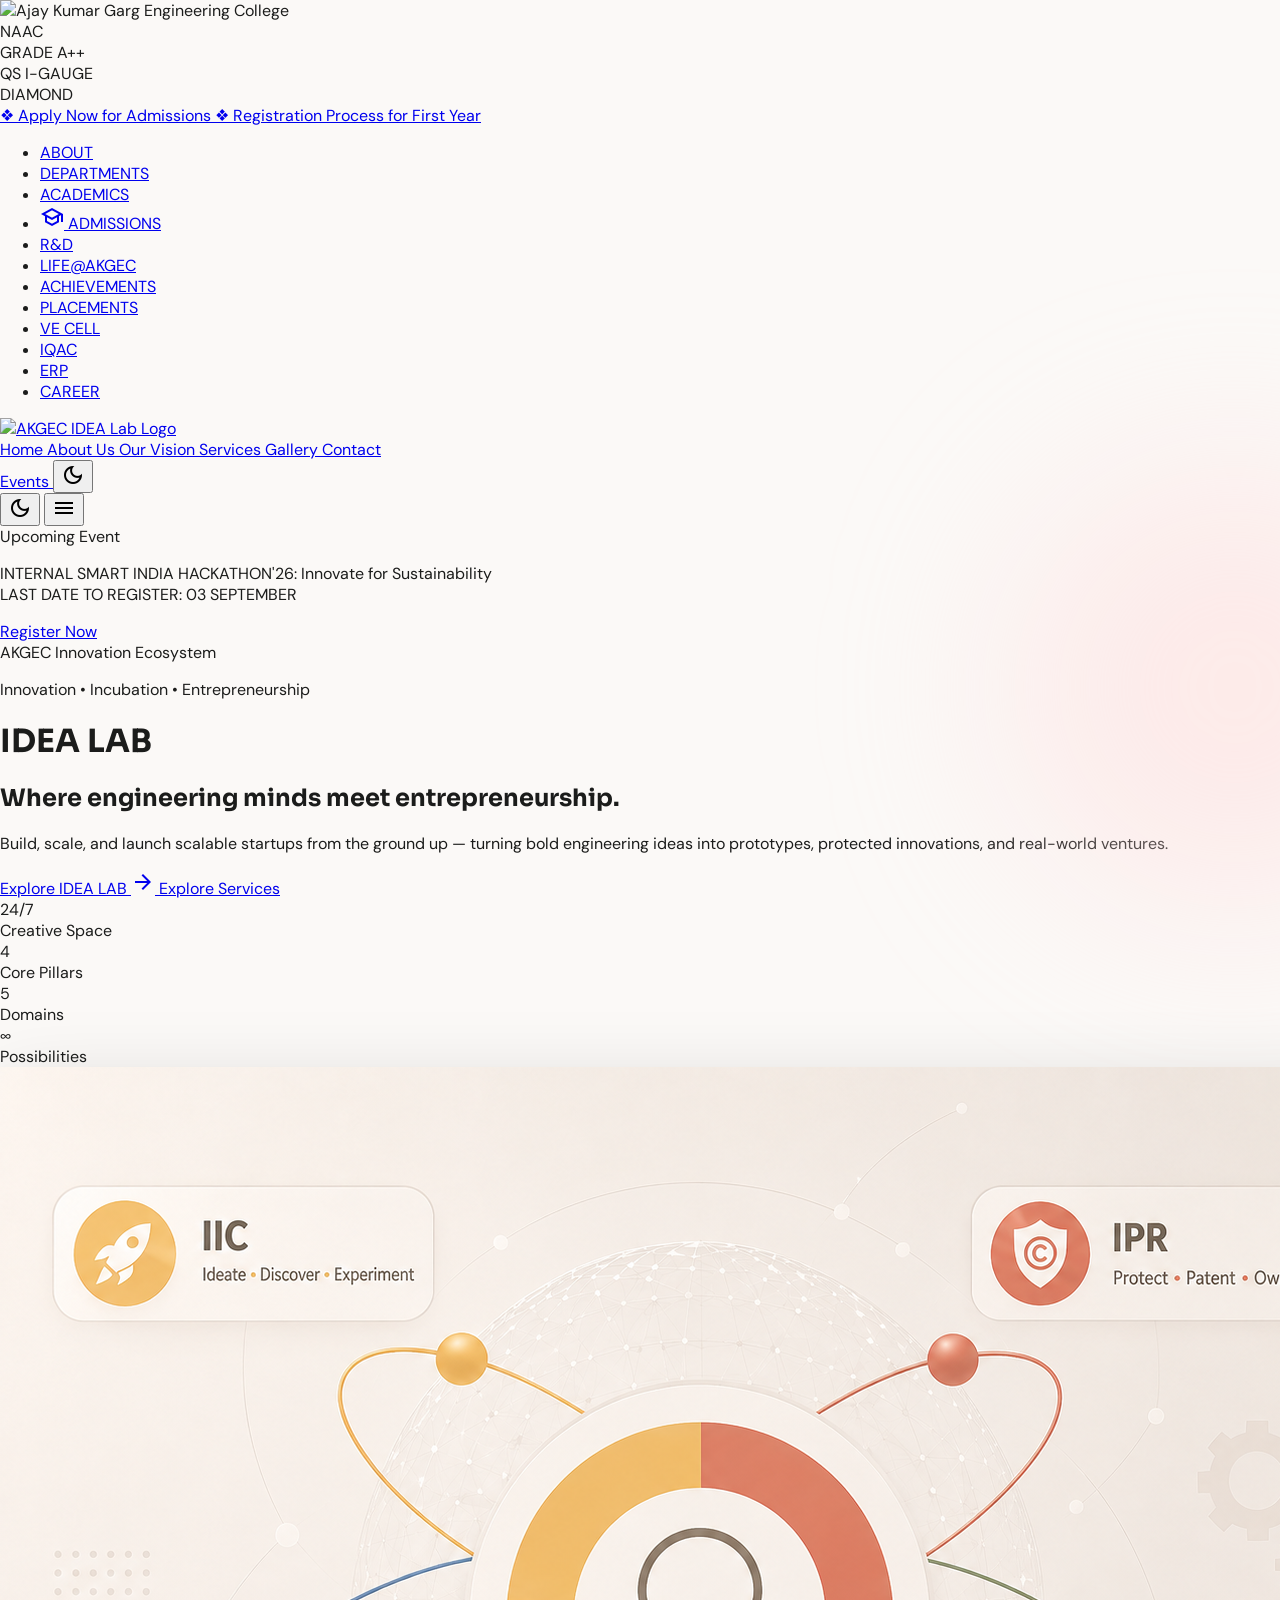
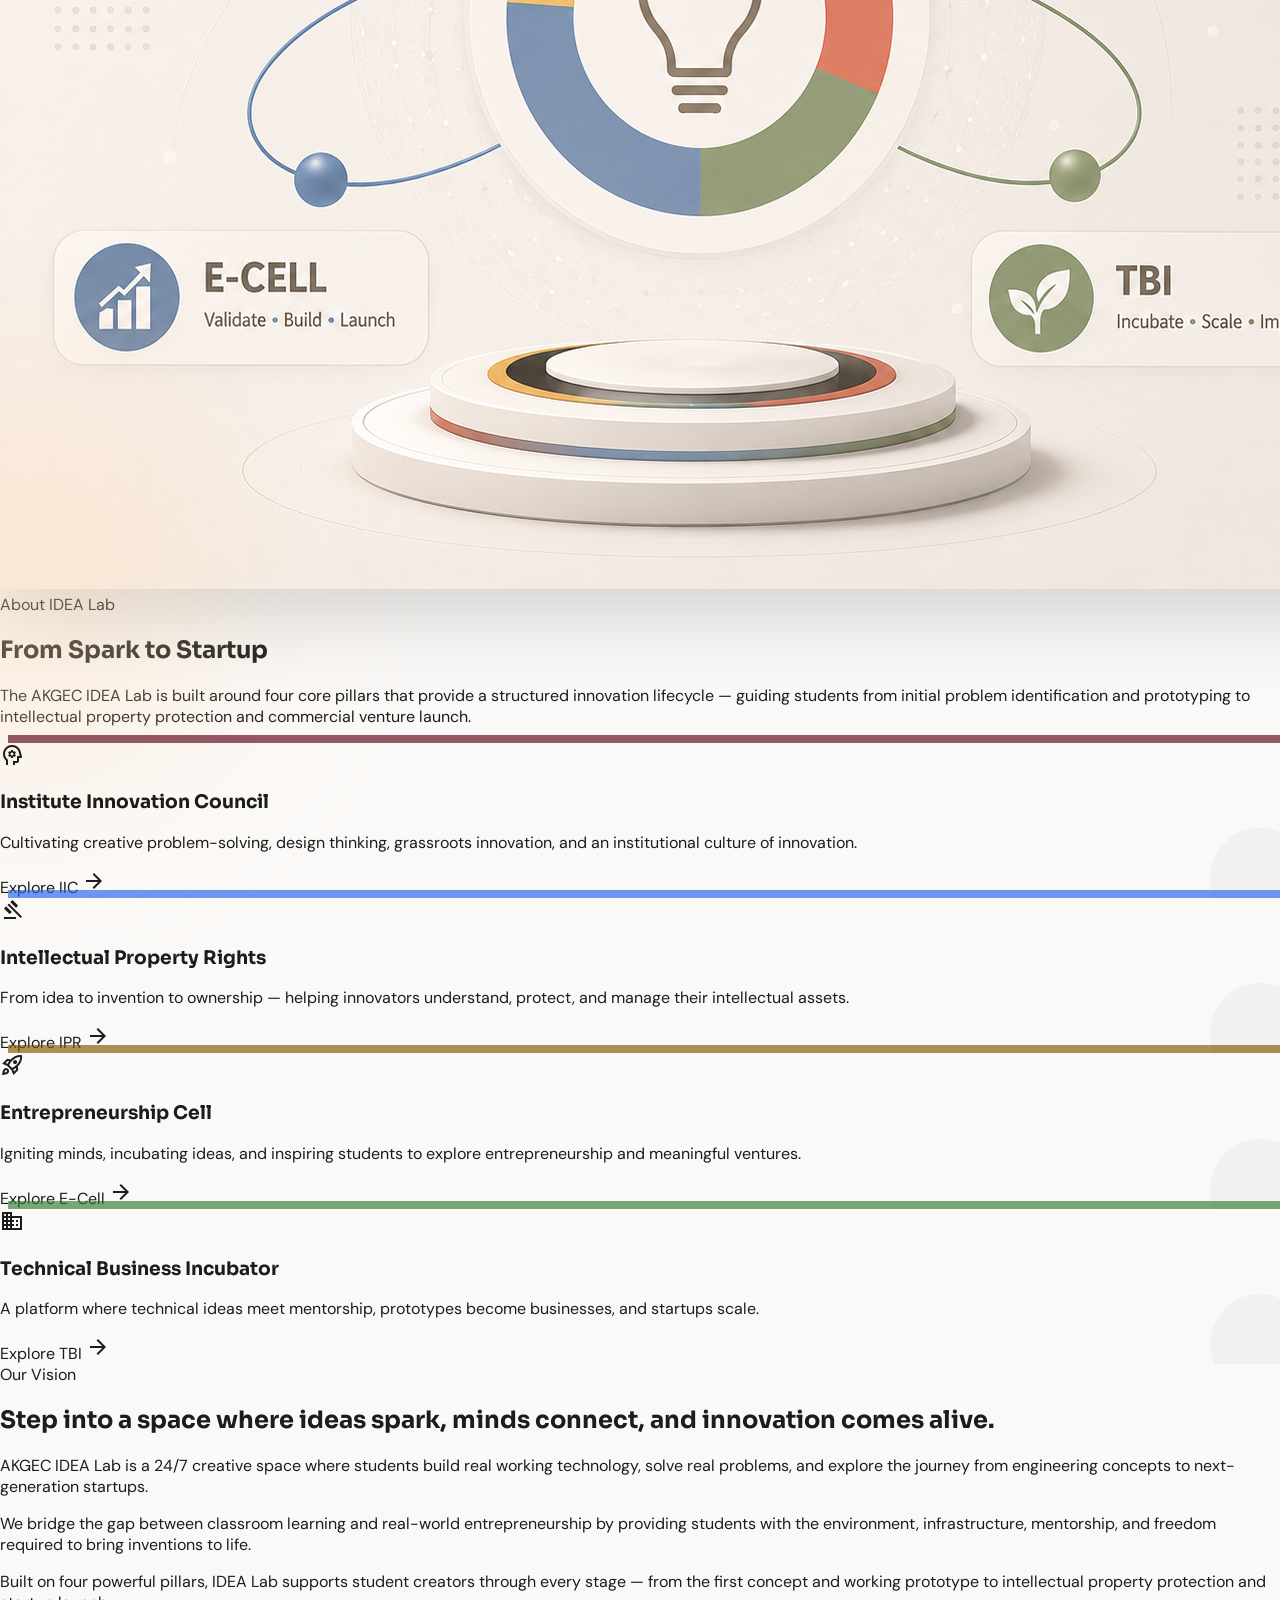
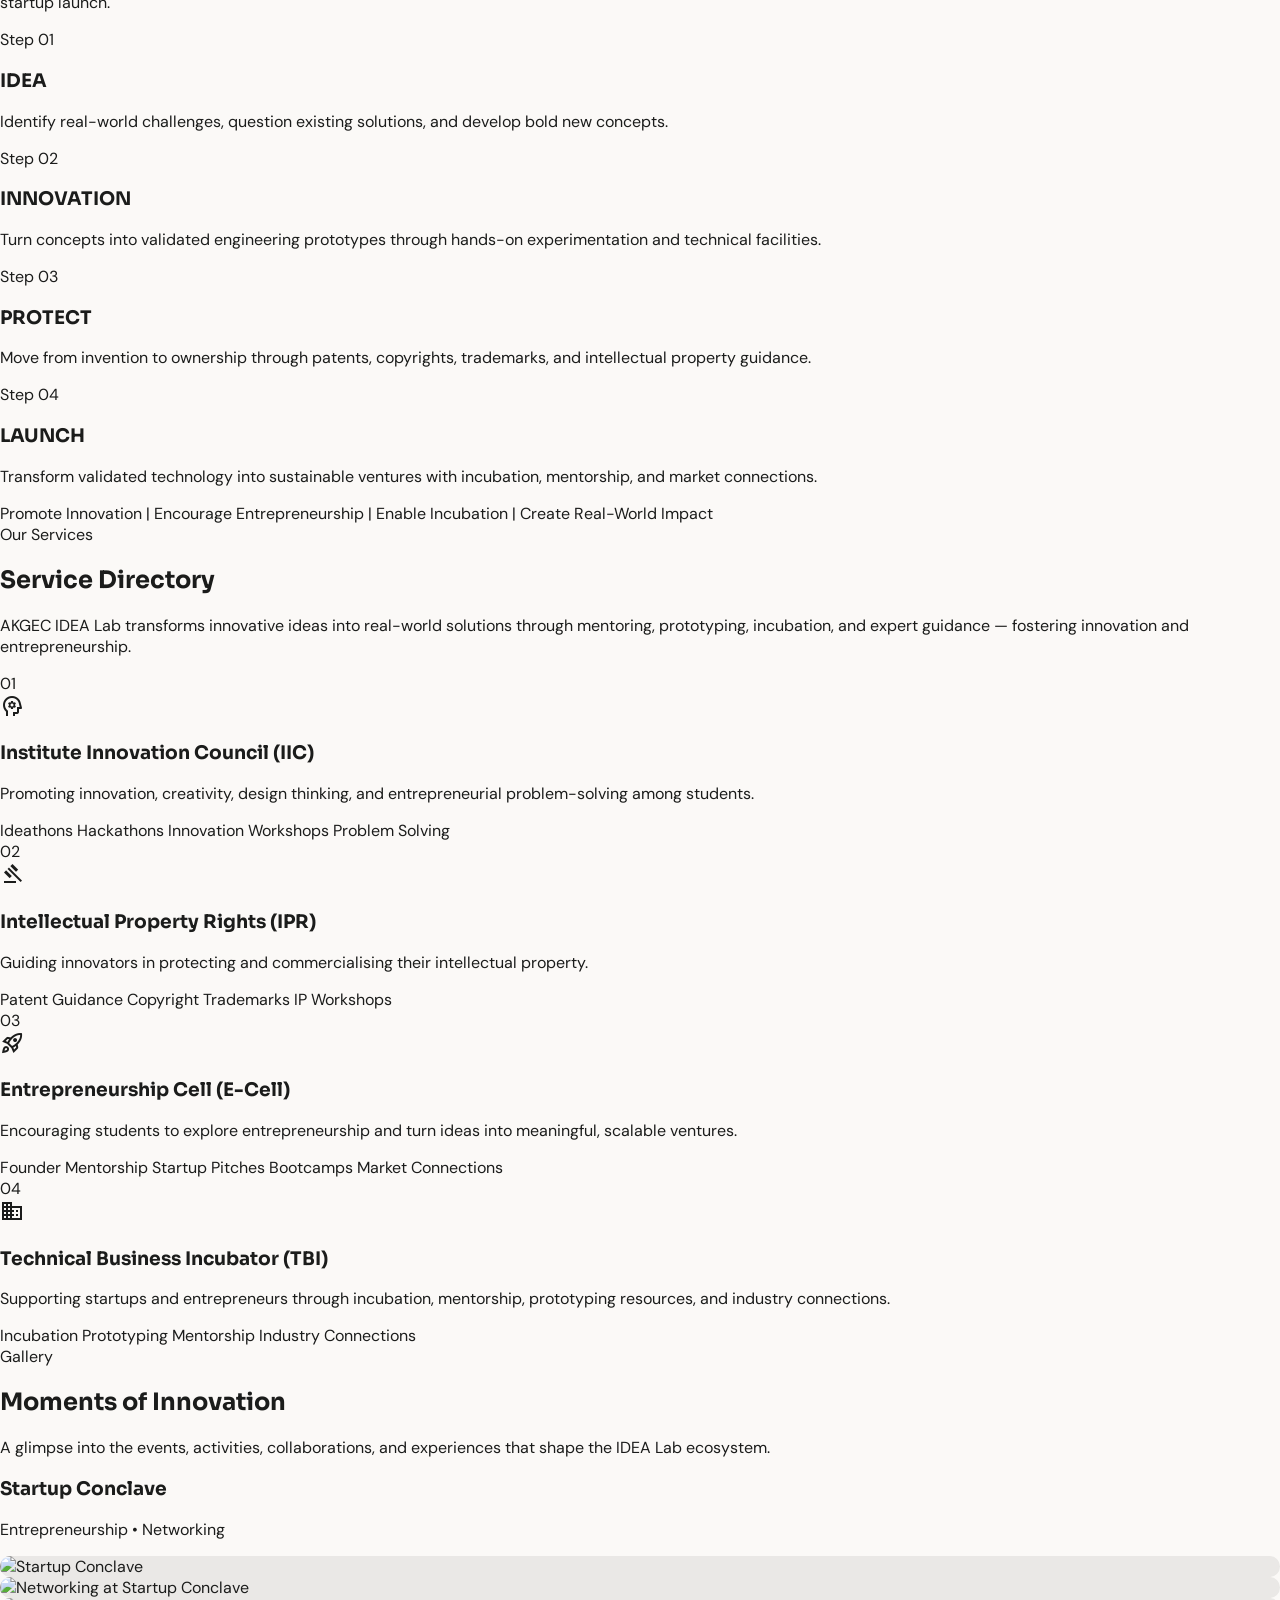
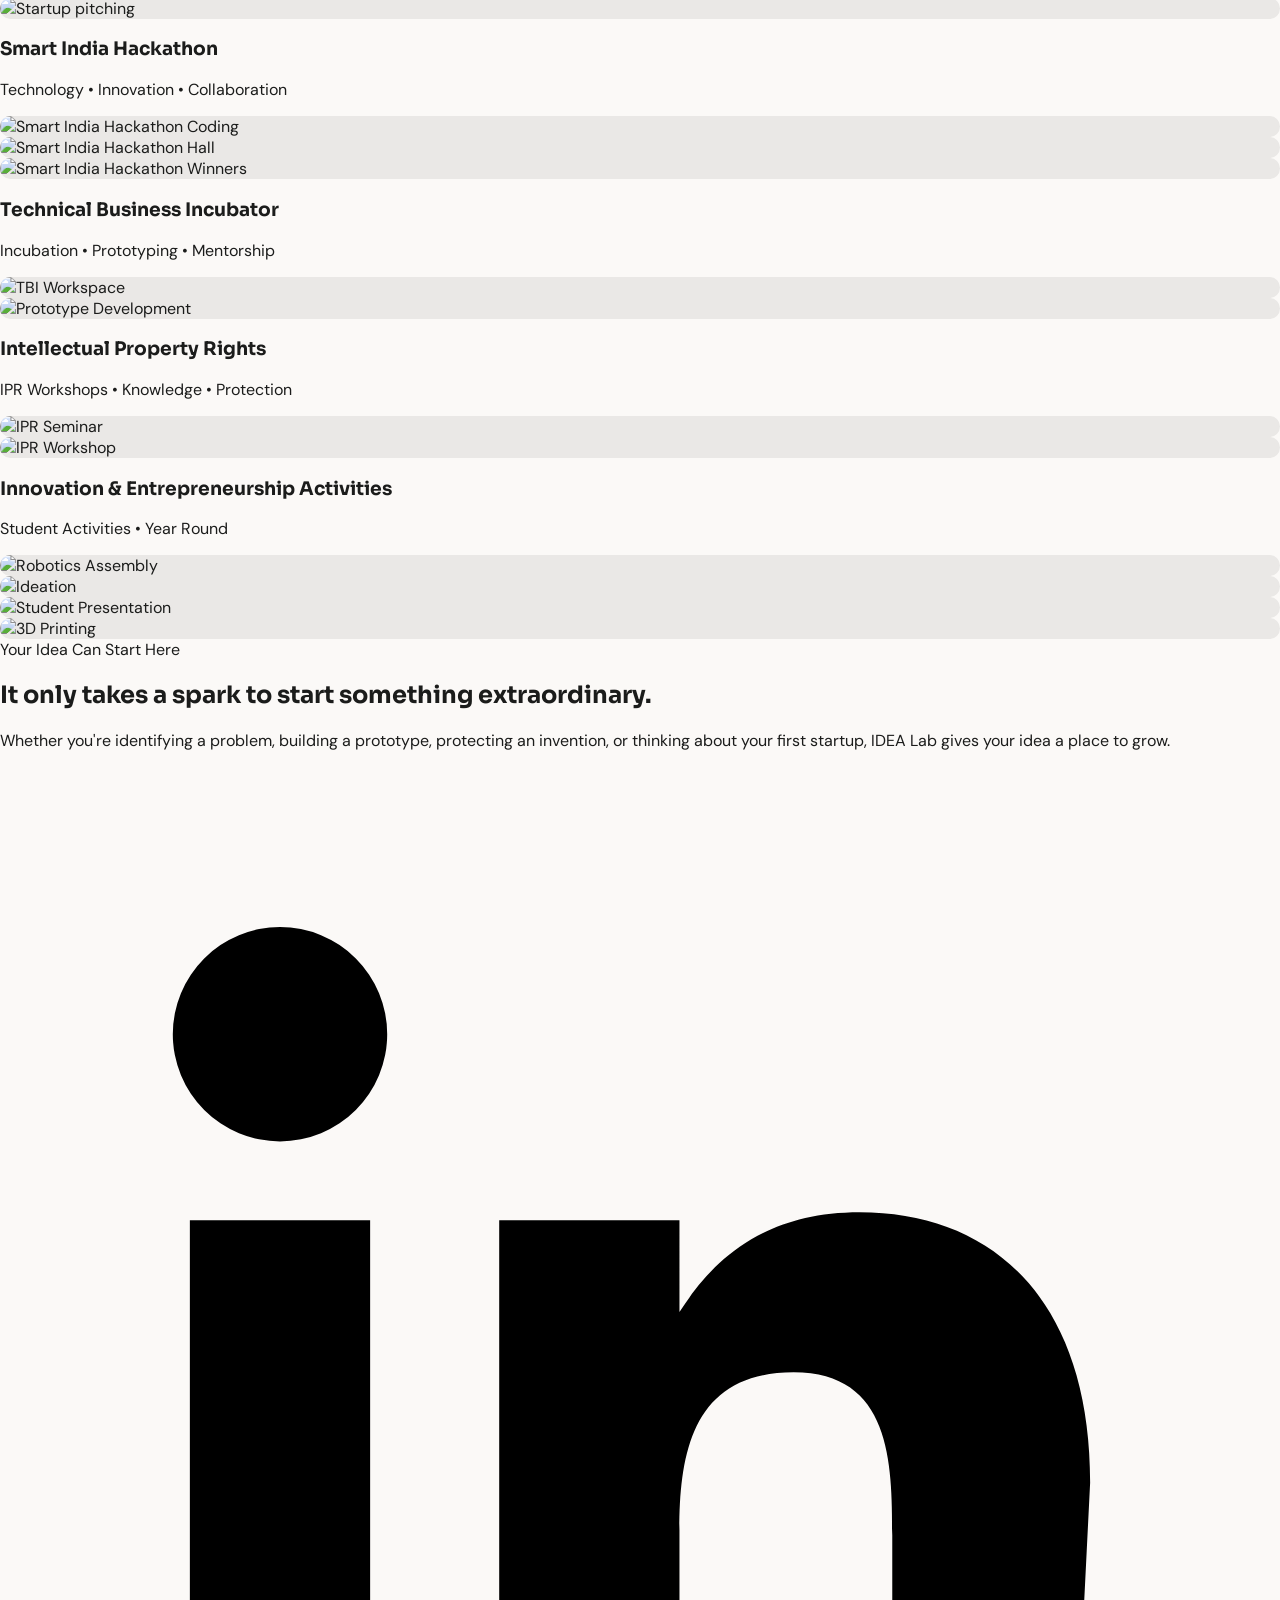
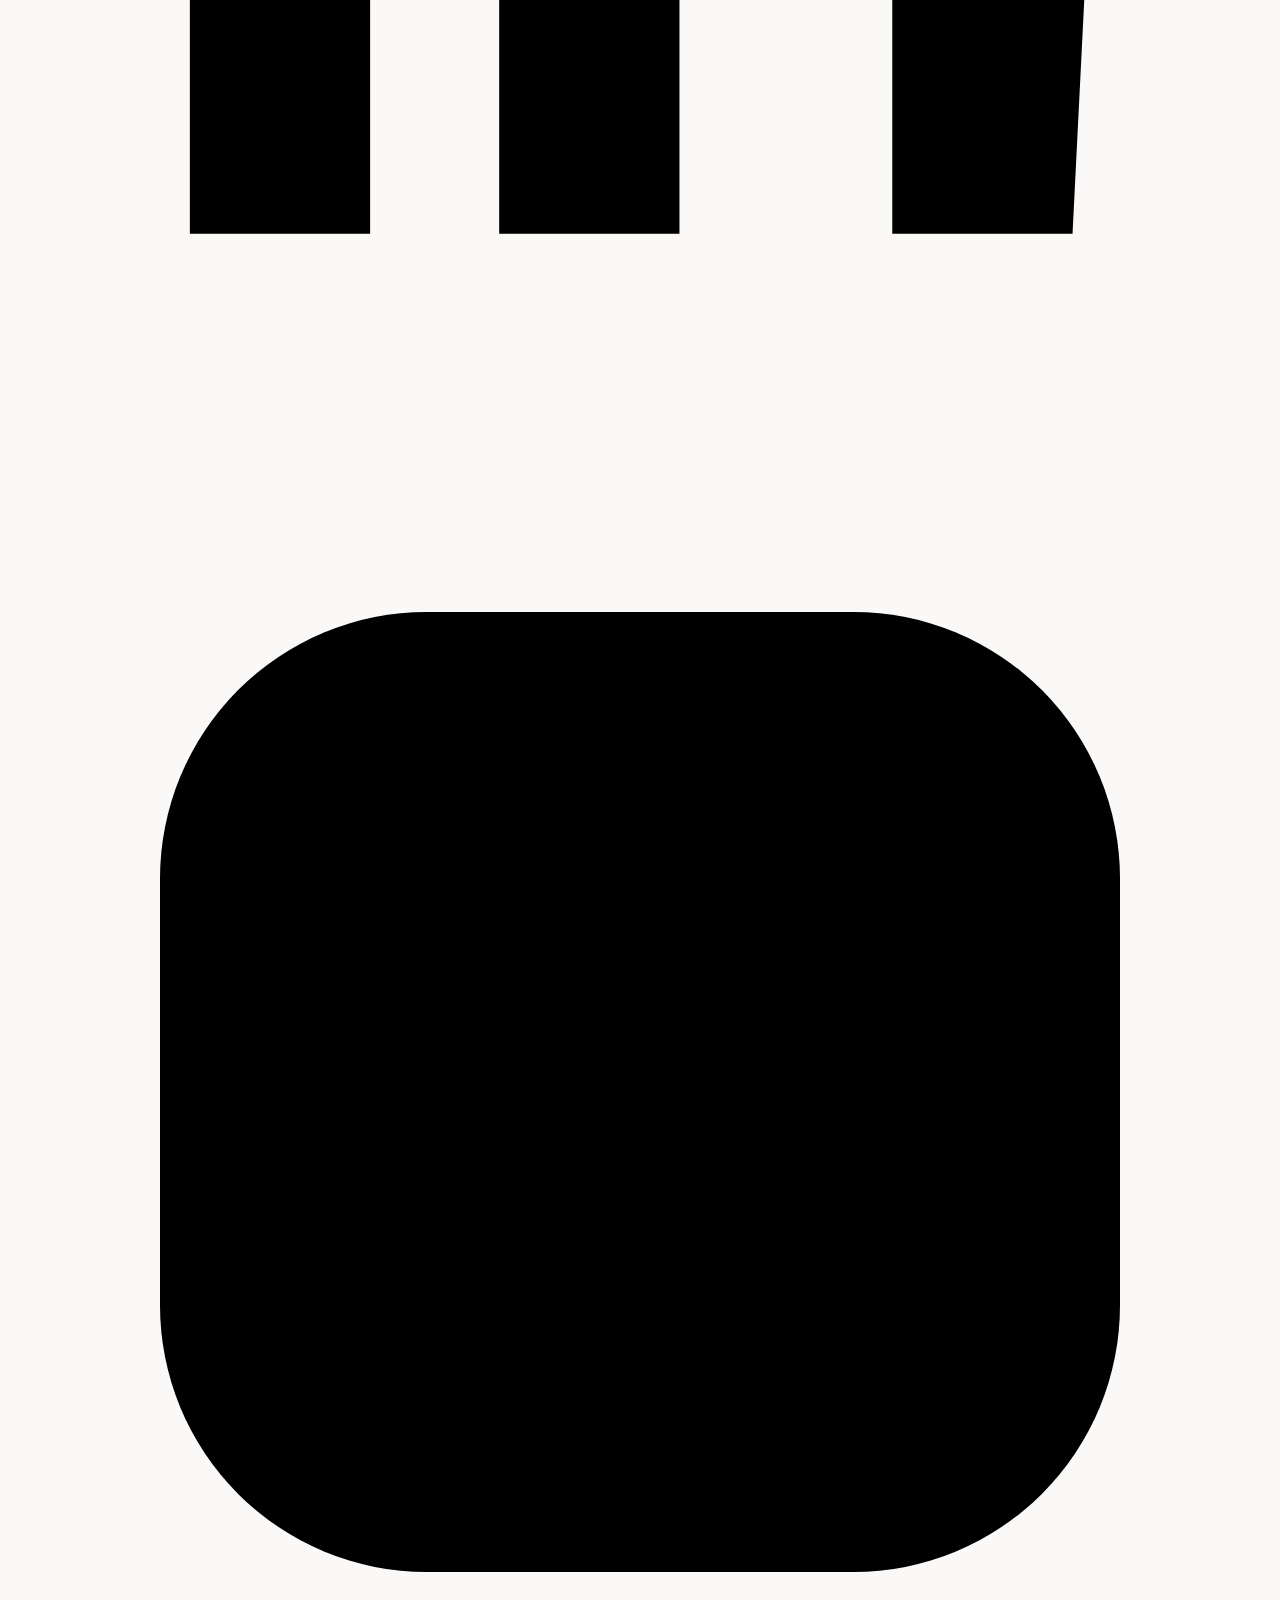
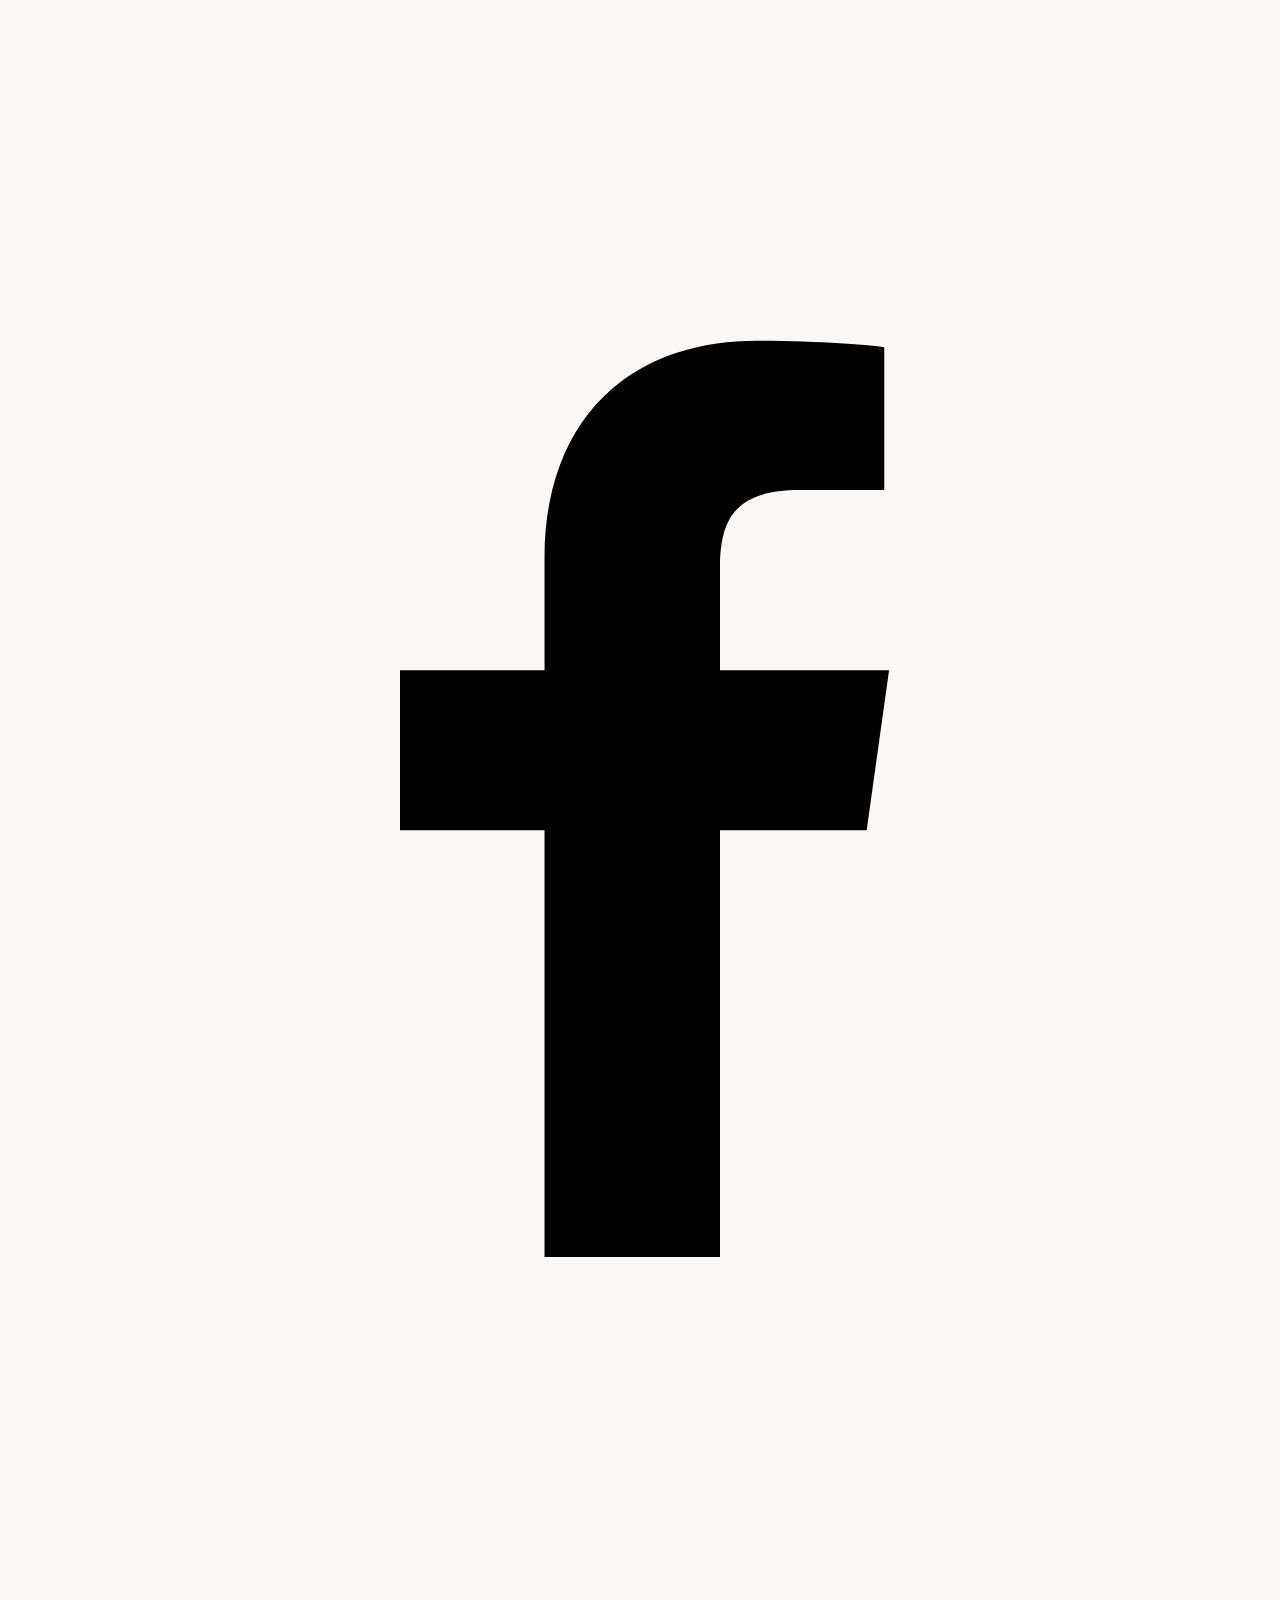
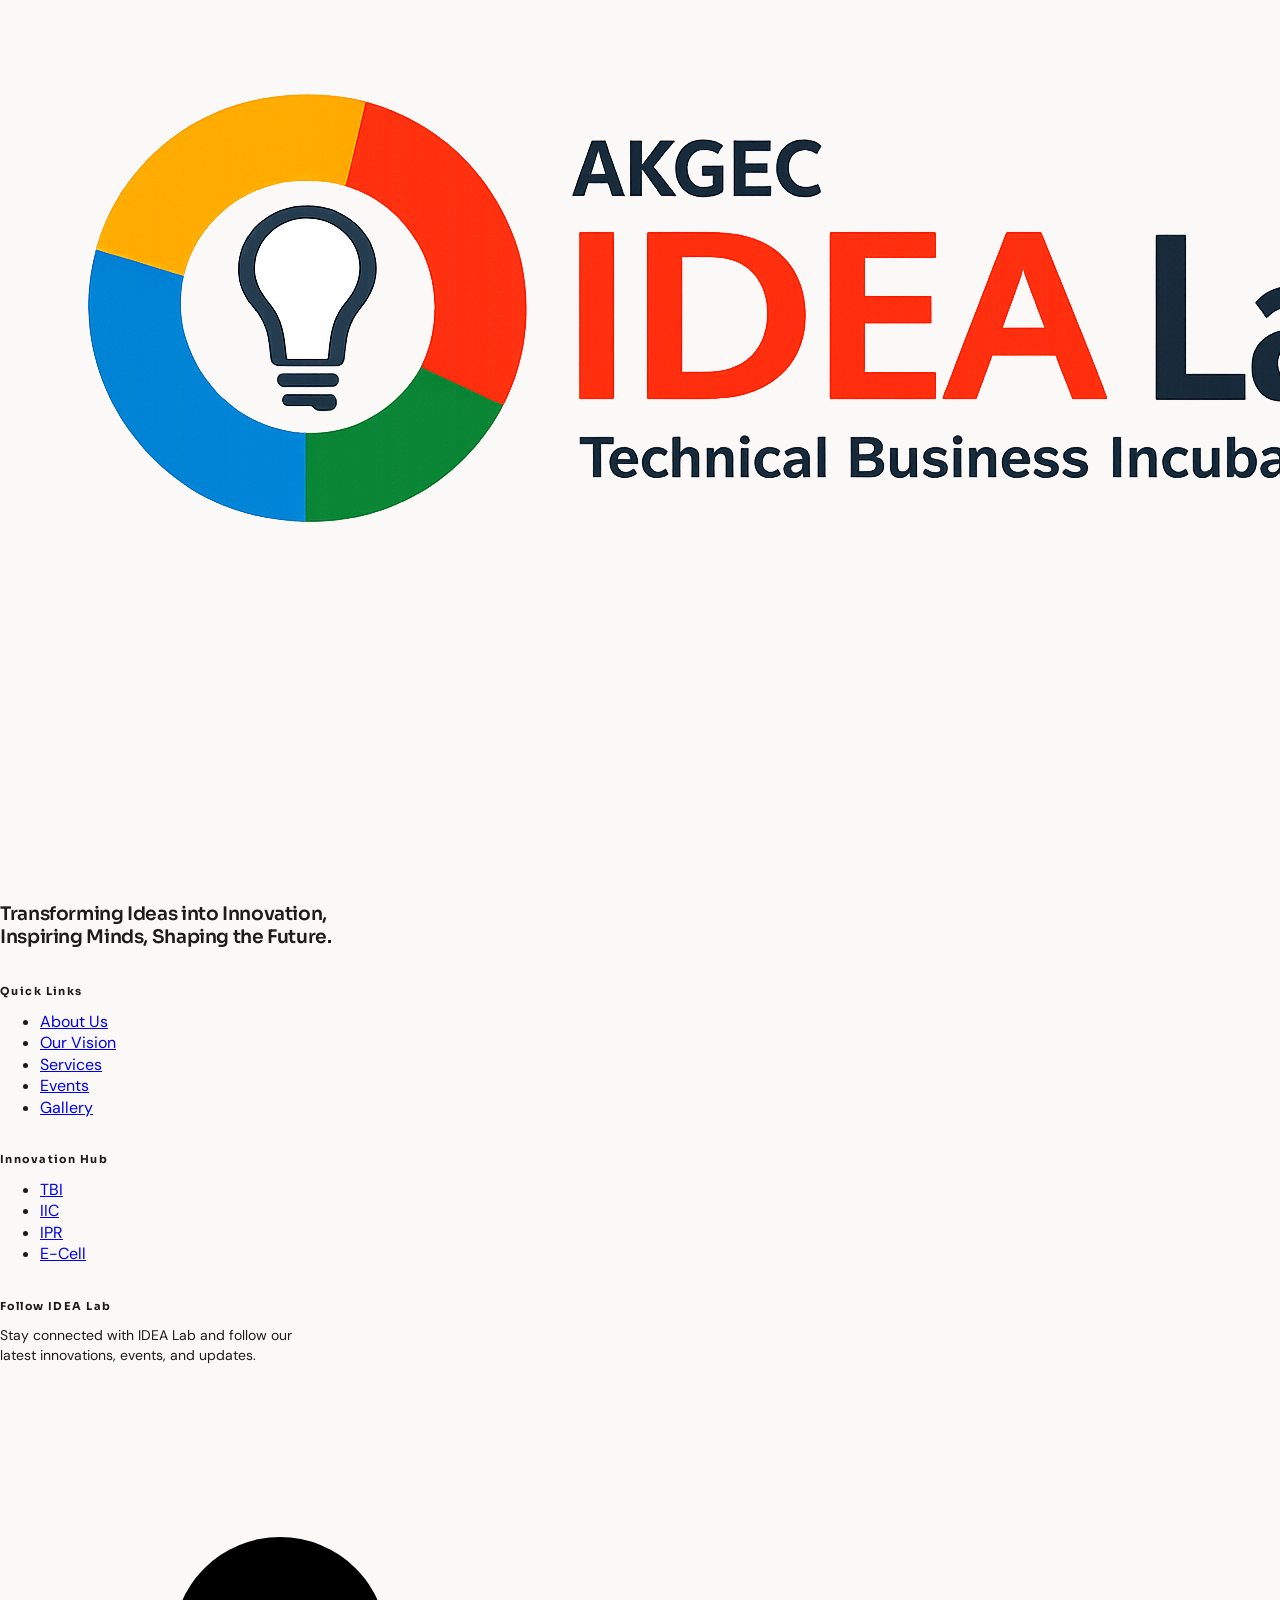
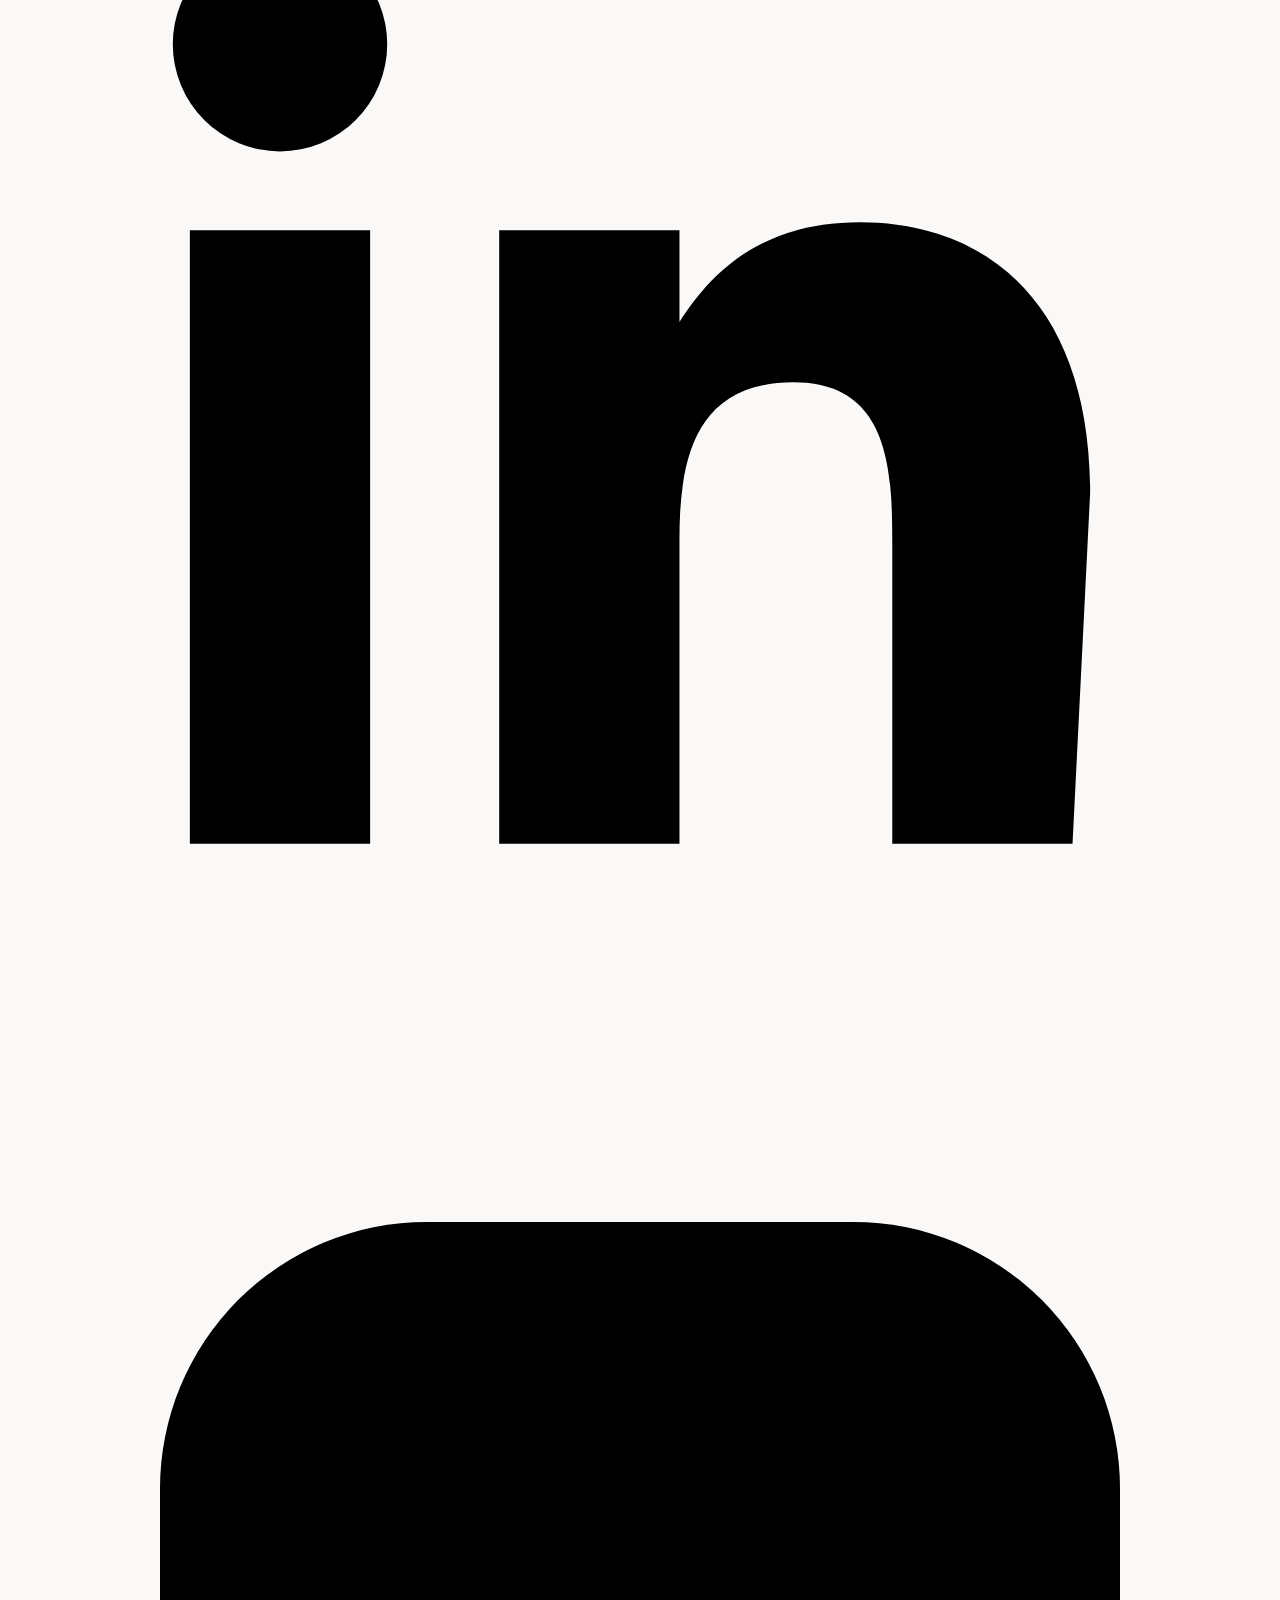
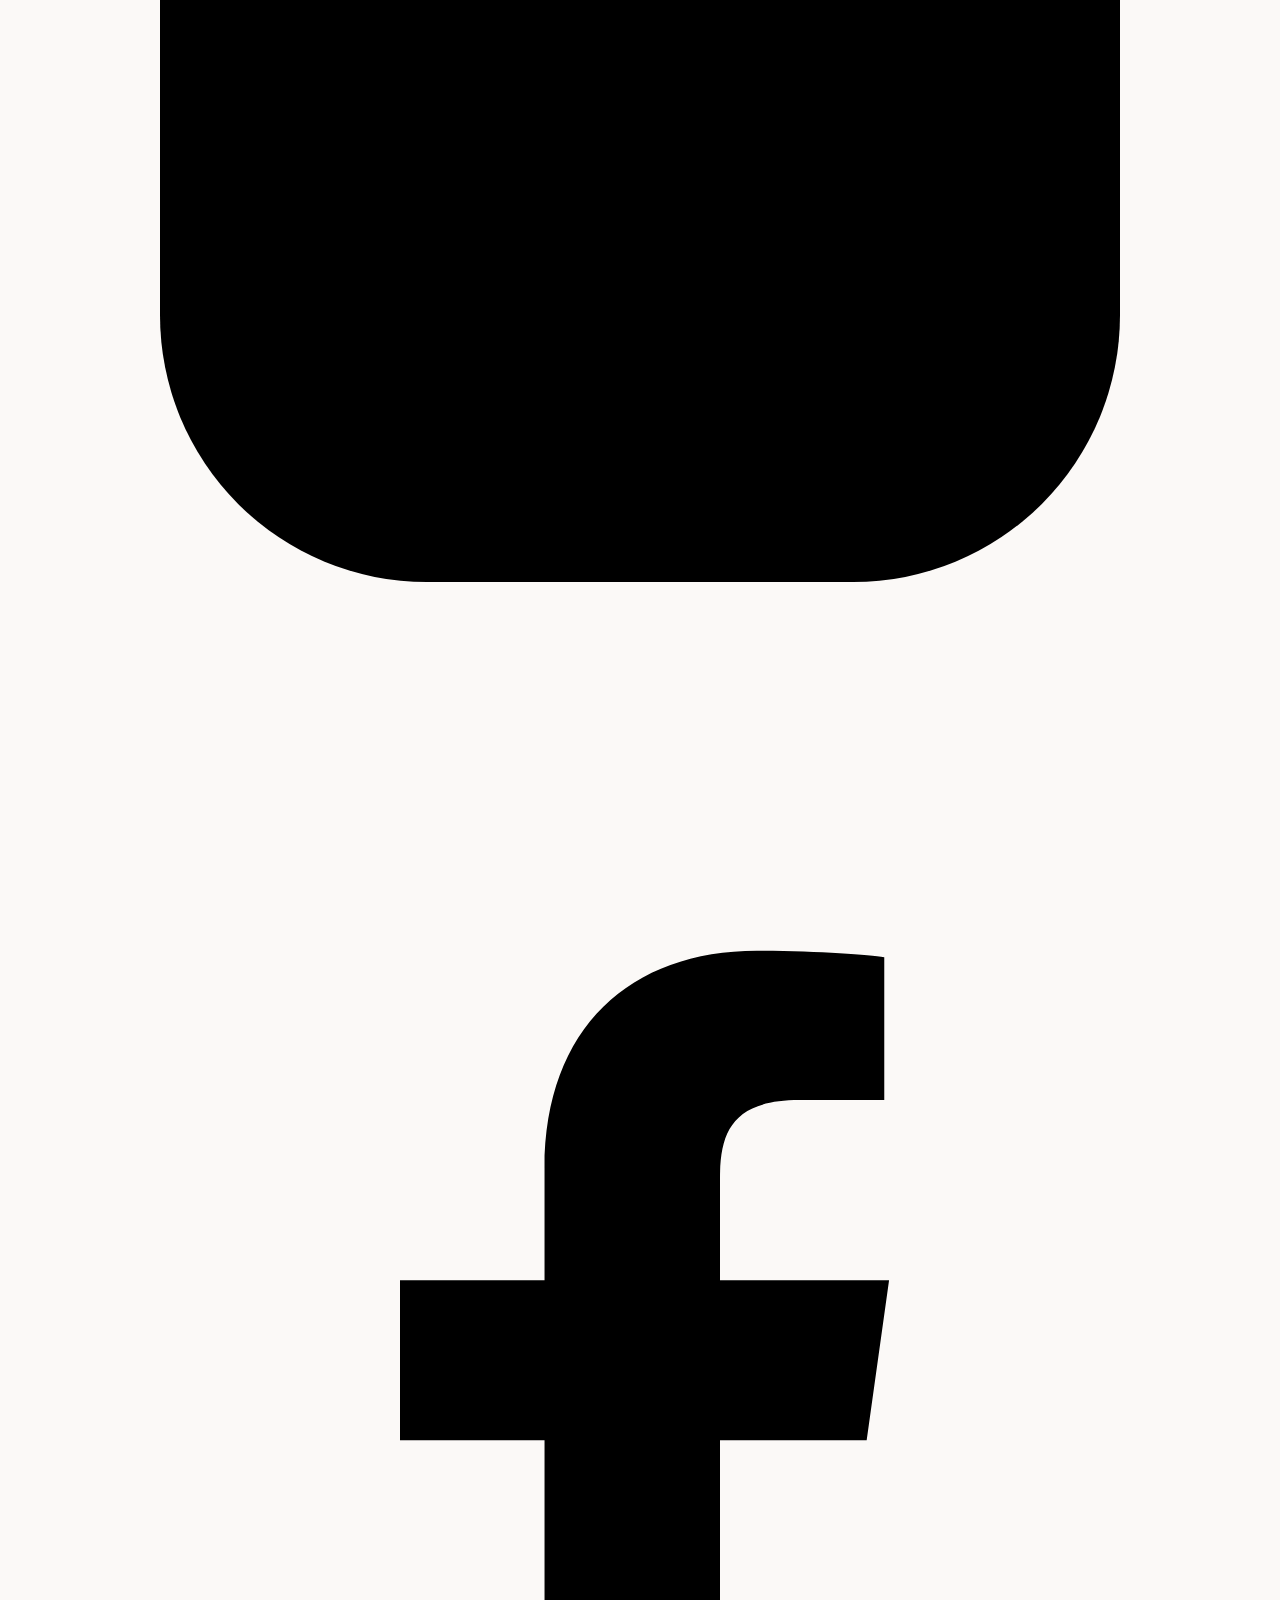
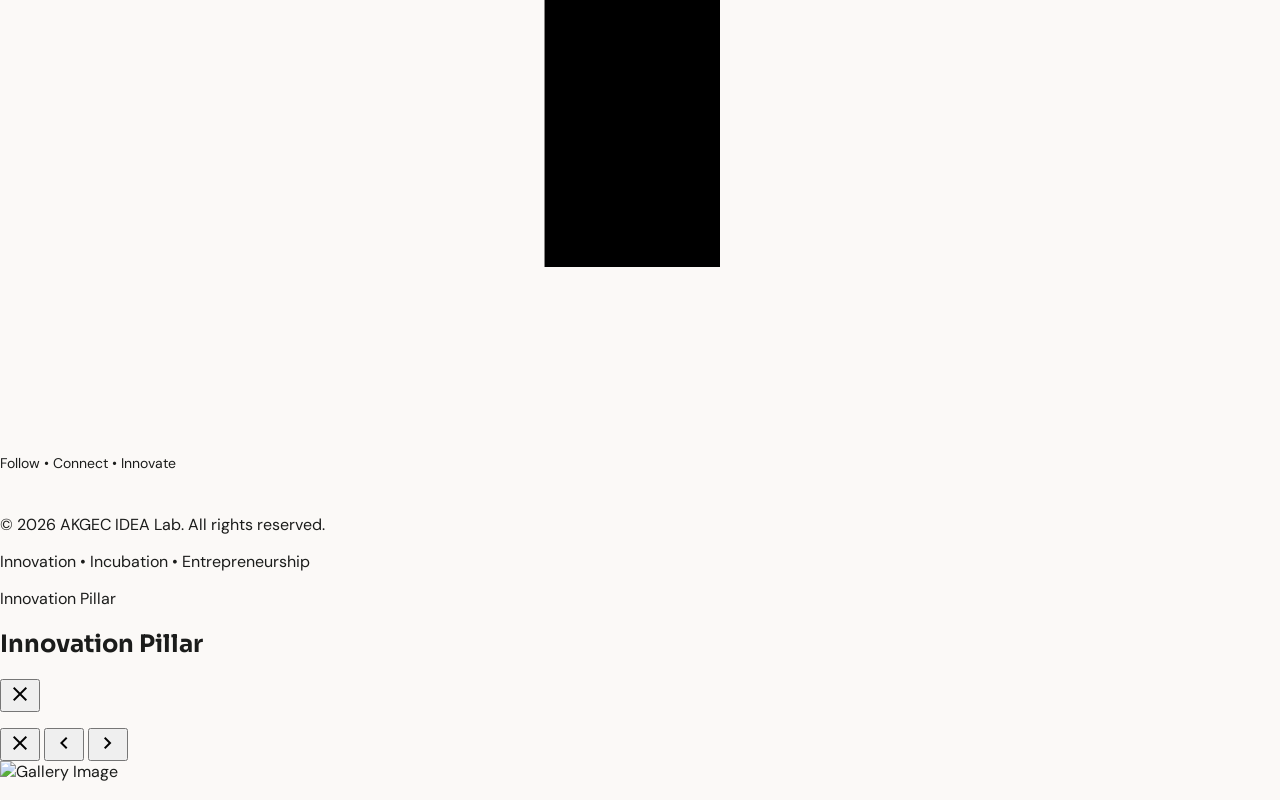
==== commit 1156ddf8: "final before events page design" ====
--- a/index.html
+++ b/index.html
@@ -67,7 +67,7 @@
                     spacing: {
                         "margin-desktop": "64px",
                         "margin-mobile": "20px",
-                        "section-padding": "120px",
+                        "section-padding": "72px",
                         "container-max": "1280px",
                         gutter: "24px"
                     },
@@ -836,13 +836,6 @@
             </a>
 
             <a
-                href="#events"
-                class="nav-link font-bold text-[11px] uppercase text-on-surface-variant hover:text-primary"
-            >
-                Events
-            </a>
-
-            <a
                 href="#gallery"
                 class="nav-link font-bold text-[11px] uppercase text-on-surface-variant hover:text-primary"
             >
@@ -862,7 +855,7 @@
         <div class="hidden md:flex items-center gap-3">
 
             <a
-                href="#events"
+                href="events.html"
                 class="bg-primary text-white text-[11px] uppercase font-bold px-5 py-2.5 rounded-full hover:bg-primary-container transition shadow-sm"
             >
                 Events
@@ -926,7 +919,7 @@
             Services
         </a>
 
-        <a href="#events" class="py-3 border-b border-surface-variant text-[11px] uppercase font-bold">
+        <a href="events.html" class="py-3 border-b border-surface-variant text-[11px] uppercase font-bold">
             Events
         </a>
 
@@ -972,7 +965,7 @@
         </div>
 
         <a
-            href="#events"
+            href="events.html"
             class="bg-white text-primary font-bold text-[11px] uppercase px-6 py-2.5 rounded-full hover:bg-surface-bright transition"
         >
             Register Now
@@ -1079,21 +1072,21 @@
                         Core Pillars
                     </div>
                 </div>
-
+                <div>
+                    <div class="font-heading text-2xl font-bold text-primary">
+                        5
+                    </div>
+                    <div class="text-xs text-on-surface-variant uppercase tracking-wider">
+                        Domains
+                    </div>
+                </div>
+                
                 <div>
                     <div class="font-heading text-2xl font-bold text-primary">
                         ∞
                     </div>
                     <div class="text-xs text-on-surface-variant uppercase tracking-wider">
                         Possibilities
-                    </div>
-                </div>
-                <div>
-                    <div class="font-heading text-2xl font-bold text-primary">
-                        5
-                    </div>
-                    <div class="text-xs text-on-surface-variant uppercase tracking-wider">
-                        Domains
                     </div>
                 </div>
             </div>
@@ -1759,140 +1752,7 @@
 
 
 <!-- ============================================================
-     EVENTS
-============================================================ -->
-
-<section
-    id="events"
-    class="py-section-padding px-margin-mobile md:px-margin-desktop bg-primary text-white"
->
-
-    <div class="max-w-container-max mx-auto">
-
-        <div class="max-w-3xl mb-16">
-
-            <span class="text-secondary-fixed-dim text-[11px] uppercase tracking-[0.2em] font-bold">
-                Innovation in Action
-            </span>
-
-            <h2 class="font-heading text-4xl md:text-5xl font-bold mt-4 mb-6">
-                Where Ideas Meet Opportunity
-            </h2>
-
-            <p class="text-white/75 text-lg leading-relaxed">
-                It only takes a spark to start something extraordinary,
-                and every great idea deserves the chance to become impact.
-            </p>
-
-        </div>
-
-
-        <div class="grid grid-cols-1 md:grid-cols-2 gap-6">
-
-            <!-- STARTUP CONCLAVE -->
-
-            <article class="rounded-2xl border border-white/15 bg-white/5 p-8 hover:bg-white/10 transition">
-
-                <span class="material-symbols-outlined text-secondary-fixed-dim text-4xl">
-                    groups
-                </span>
-
-                <h3 class="font-heading text-2xl font-bold mt-6 mb-3">
-                    Startup Conclave
-                </h3>
-
-                <p class="text-white/70 leading-relaxed mb-6">
-                    An event where ambitious founders connect,
-                    opportunities unfold, and possibilities grow.
-                </p>
-
-                <span class="text-secondary-fixed-dim text-xs uppercase tracking-widest font-bold">
-                    Entrepreneurship • Networking • Startups
-                </span>
-
-            </article>
-
-
-            <!-- SIH -->
-
-            <article class="rounded-2xl border border-white/15 bg-white/5 p-8 hover:bg-white/10 transition">
-
-                <span class="material-symbols-outlined text-secondary-fixed-dim text-4xl">
-                    code
-                </span>
-
-                <h3 class="font-heading text-2xl font-bold mt-6 mb-3">
-                    Smart India Hackathon
-                </h3>
-
-                <p class="text-white/70 leading-relaxed mb-6">
-                    Where young innovators unite, collaborate,
-                    and change the world through technology-driven solutions.
-                </p>
-
-                <span class="text-secondary-fixed-dim text-xs uppercase tracking-widest font-bold">
-                    Innovation • Collaboration • Impact
-                </span>
-
-            </article>
-
-
-            <!-- IPR WORKSHOP -->
-
-            <article class="rounded-2xl border border-white/15 bg-white/5 p-8 hover:bg-white/10 transition">
-
-                <span class="material-symbols-outlined text-secondary-fixed-dim text-4xl">
-                    gavel
-                </span>
-
-                <h3 class="font-heading text-2xl font-bold mt-6 mb-3">
-                    IPR Workshop
-                </h3>
-
-                <p class="text-white/70 leading-relaxed mb-6">
-                    From idea to invention to ownership,
-                    understand the journey of protecting innovation.
-                </p>
-
-                <span class="text-secondary-fixed-dim text-xs uppercase tracking-widest font-bold">
-                    Patents • Copyright • IP
-                </span>
-
-            </article>
-
-
-            <!-- ACTIVITIES -->
-
-            <article class="rounded-2xl border border-white/15 bg-white/5 p-8 hover:bg-white/10 transition">
-
-                <span class="material-symbols-outlined text-secondary-fixed-dim text-4xl">
-                    lightbulb
-                </span>
-
-                <h3 class="font-heading text-2xl font-bold mt-6 mb-3">
-                    Innovation & Entrepreneurship Activities
-                </h3>
-
-                <p class="text-white/70 leading-relaxed mb-6">
-                    Ideation activities, bootcamps, hackathons,
-                    workshops, mentoring sessions, and student-led initiatives.
-                </p>
-
-                <span class="text-secondary-fixed-dim text-xs uppercase tracking-widest font-bold">
-                    Year Round • Student Activities
-                </span>
-
-            </article>
-
-        </div>
-
-    </div>
-
-</section>
-
-
-<!-- ============================================================
-     GALLERY
+    GALLERY
 ============================================================ -->
 
 <section
@@ -2294,7 +2154,7 @@
 
     <!-- LinkedIn -->
     <a
-        href="#"
+        href="https://www.linkedin.com/company/akgecidealab/"
         target="_blank"
         rel="noopener noreferrer"
         aria-label="IDEA Lab LinkedIn"
@@ -2311,7 +2171,7 @@
 
     <!-- Instagram -->
     <a
-        href="#"
+        href="https://www.instagram.com/akgec_idealab/"
         target="_blank"
         rel="noopener noreferrer"
         aria-label="IDEA Lab Instagram"
@@ -2346,23 +2206,6 @@
         </svg>
     </a>
 
-    <!-- YouTube -->
-    <a
-        href="#"
-        target="_blank"
-        rel="noopener noreferrer"
-        aria-label="IDEA Lab YouTube"
-        class="group w-12 h-12 rounded-full border border-primary/20 bg-primary/5 flex items-center justify-center hover:bg-primary hover:text-white hover:-translate-y-1 transition-all duration-300"
-    >
-        <svg
-            class="w-5 h-5 fill-current text-primary group-hover:text-white transition-colors"
-            viewBox="0 0 24 24"
-            aria-hidden="true"
-        >
-            <path d="M21.58 7.19a2.75 2.75 0 0 0-1.93-1.95C17.94 4.78 12 4.78 12 4.78s-5.94 0-7.65.46A2.75 2.75 0 0 0 2.42 7.19C1.96 8.91 1.96 12 1.96 12s0 3.09.46 4.81a2.75 2.75 0 0 0 1.93 1.95c1.71.46 7.65.46 7.65.46s5.94 0 7.65-.46a2.75 2.75 0 0 0 1.93-1.95c.46-1.72.46-4.81-.46-4.81s0-3.09-.46-4.81ZM10.1 15.23V8.77L15.6 12l-5.5 3.23Z"/>
-        </svg>
-    </a>
-
 </div>
 
     </div>
@@ -2376,7 +2219,7 @@
 
 <footer
     id="contact"
-    class="bg-tertiary text-white border-t border-white/10"
+    class="bg-[#861f2d] text-white border-t border-white/10"
 >
 
     <div class="max-w-container-max mx-auto px-margin-mobile md:px-margin-desktop footer-compact-container">
@@ -2388,12 +2231,12 @@
             <div>
 
                 <img
-                    src="https://lh3.googleusercontent.com/aida-public/[base64]"
+                    src="images/idea-lab-logo-glow.png"
                     alt="AKGEC IDEA Lab"
-                    class="h-12 w-auto object-contain mb-3"
+                    class="h-24 w-auto object-contain mb-3"
                 >
 
-                <h3 class="footer-tagline font-heading text-xl md:text-[22px] font-semibold leading-[1.25] tracking-tight mb-0">
+                <h3 class="footer-tagline font-heading text-xl md:text-[16px] font-semibold leading-[1.25] tracking-tight mb-0">
                     Transforming Ideas into Innovation,<br>
                     Inspiring Minds, Shaping the Future.
                 </h3>
@@ -2432,7 +2275,7 @@
                     </li>
 
                     <li>
-                        <a href="#events" class="hover:text-secondary-fixed-dim transition">
+                        <a href="events.html" class="hover:text-secondary-fixed-dim transition">
                             Events
                         </a>
                     </li>
@@ -2505,7 +2348,7 @@
 
         <!-- LinkedIn -->
         <a
-            href="#"
+            href="https://www.linkedin.com/company/akgecidealab/"
             target="_blank"
             rel="noopener noreferrer"
             aria-label="Follow IDEA Lab on LinkedIn"
@@ -2521,7 +2364,7 @@
 
         <!-- Instagram -->
         <a
-            href="#"
+            href="https://www.instagram.com/akgec_idealab/"
             target="_blank"
             rel="noopener noreferrer"
             aria-label="Follow IDEA Lab on Instagram"
@@ -2554,25 +2397,9 @@
             </svg>
         </a>
 
-        <!-- YouTube -->
-        <a
-            href="#"
-            target="_blank"
-            rel="noopener noreferrer"
-            aria-label="Follow IDEA Lab on YouTube"
-            class="group w-9 h-9 rounded-full border border-white/15 bg-white/5 flex items-center justify-center hover:bg-white/10 hover:border-white/30 hover:-translate-y-1 transition-all duration-300"
-        >
-            <svg
-                class="w-5 h-5 fill-current text-white/70 group-hover:text-white transition-colors duration-300"
-                viewBox="0 0 24 24"
-            >
-                <path d="M21.58 7.19a2.75 2.75 0 0 0-1.93-1.95C17.94 4.78 12 4.78 12 4.78s-5.94 0-7.65.46A2.75 2.75 0 0 0 2.42 7.19C1.96 8.91 1.96 12 1.96 12s0 3.09.46 4.81a2.75 2.75 0 0 0 1.93 1.95c1.71.46 7.65.46 7.65.46s5.94 0 7.65-.46a2.75 2.75 0 0 0 1.93-1.95c.46-1.72.46-4.81.46-4.81s0-3.09-.46-4.81ZM10.1 15.23V8.77L15.6 12l-5.5 3.23Z"/>
-            </svg>
-        </a>
-
     </div>
-
-    <p class="text-white/30 text-[11px] mt-2 uppercase tracking-wider">
+<br>
+    <p class="text-white/30 text-[11px] mt-6 uppercase tracking-wider">
         Follow • Connect • Innovate
     </p>
 </div>
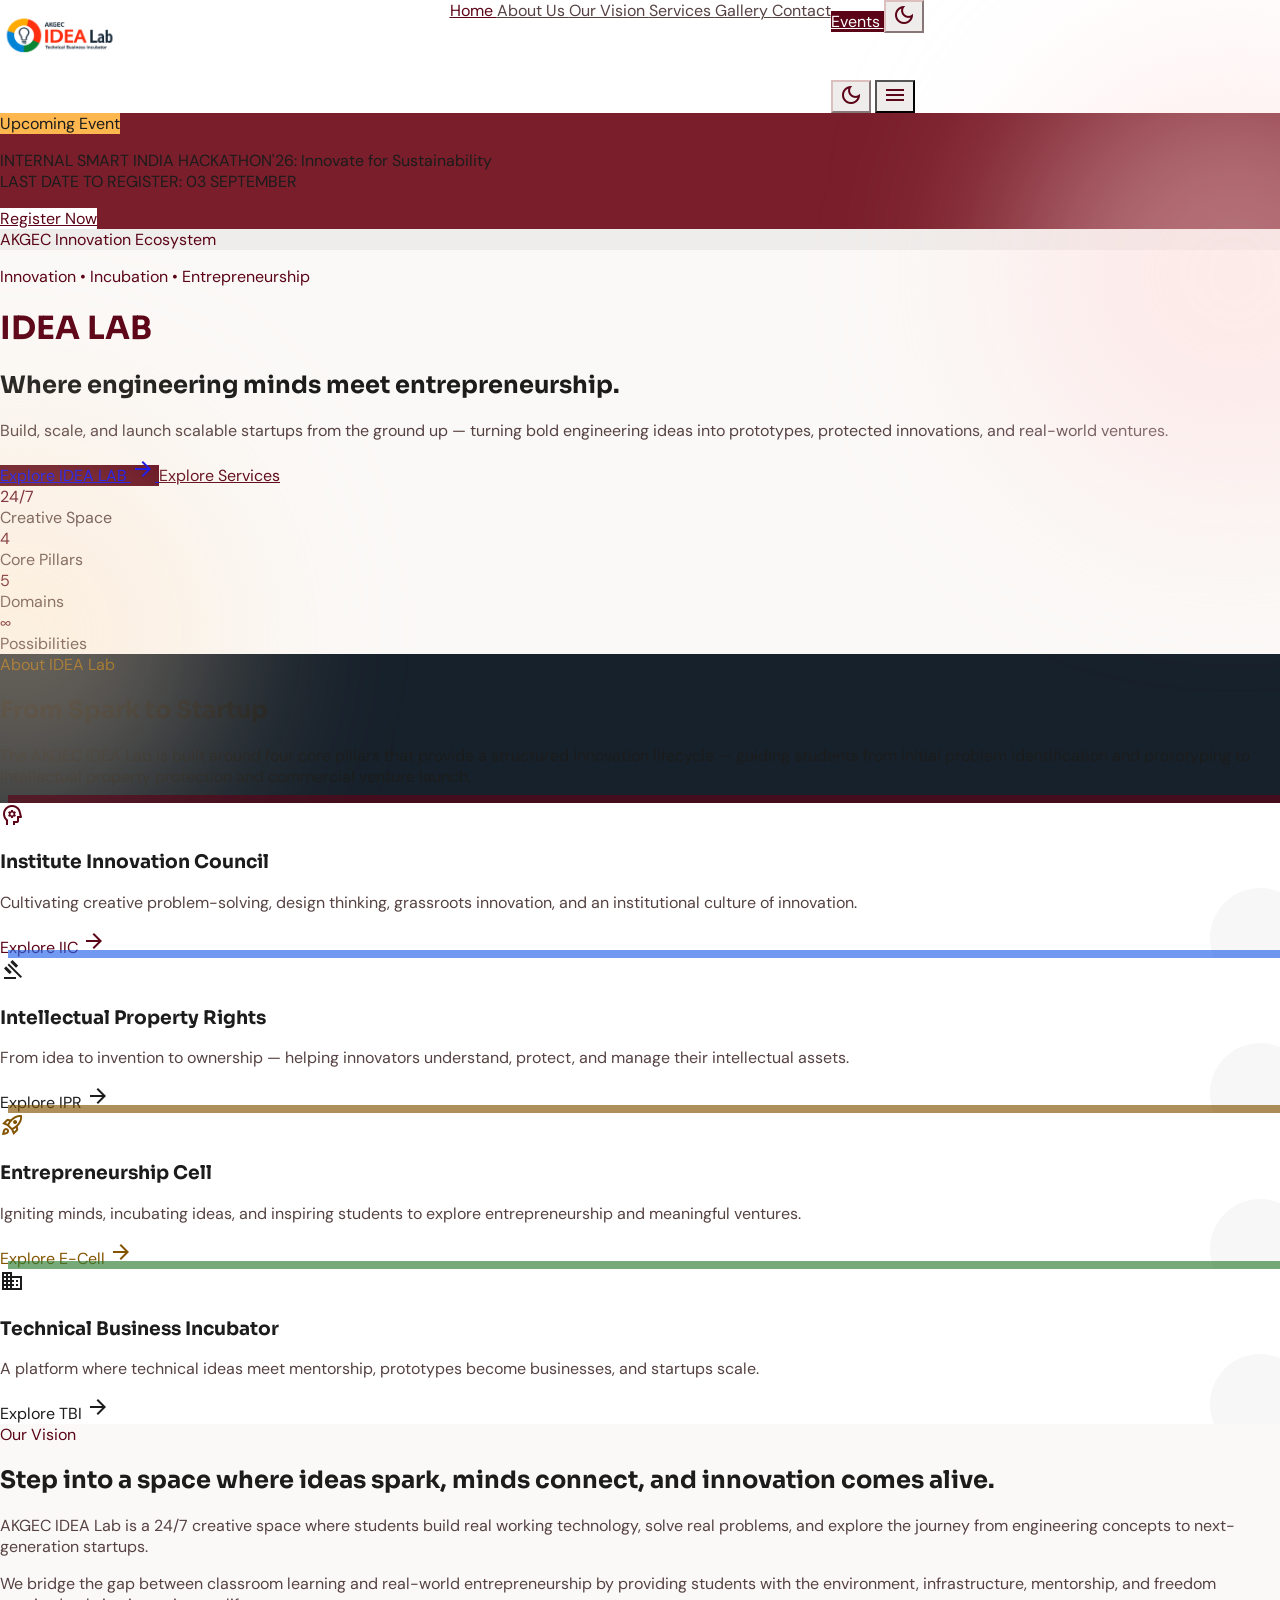
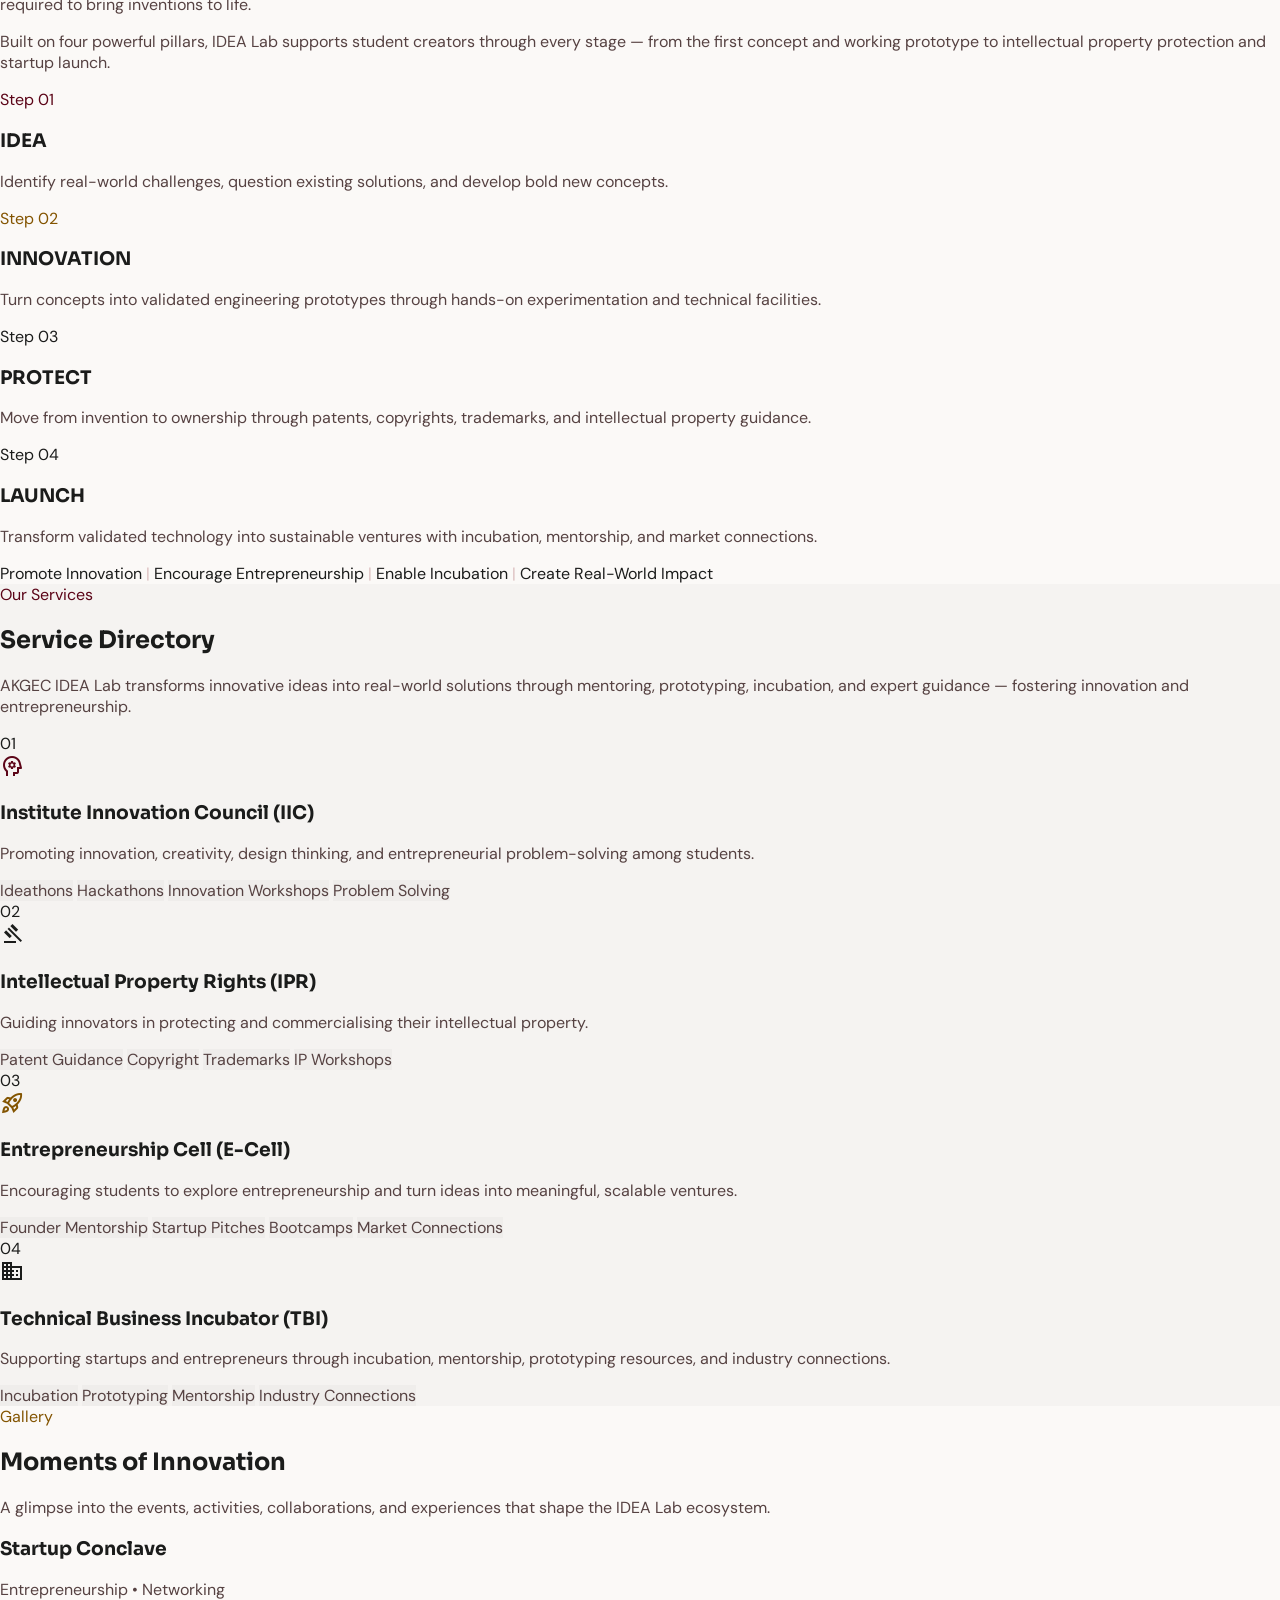
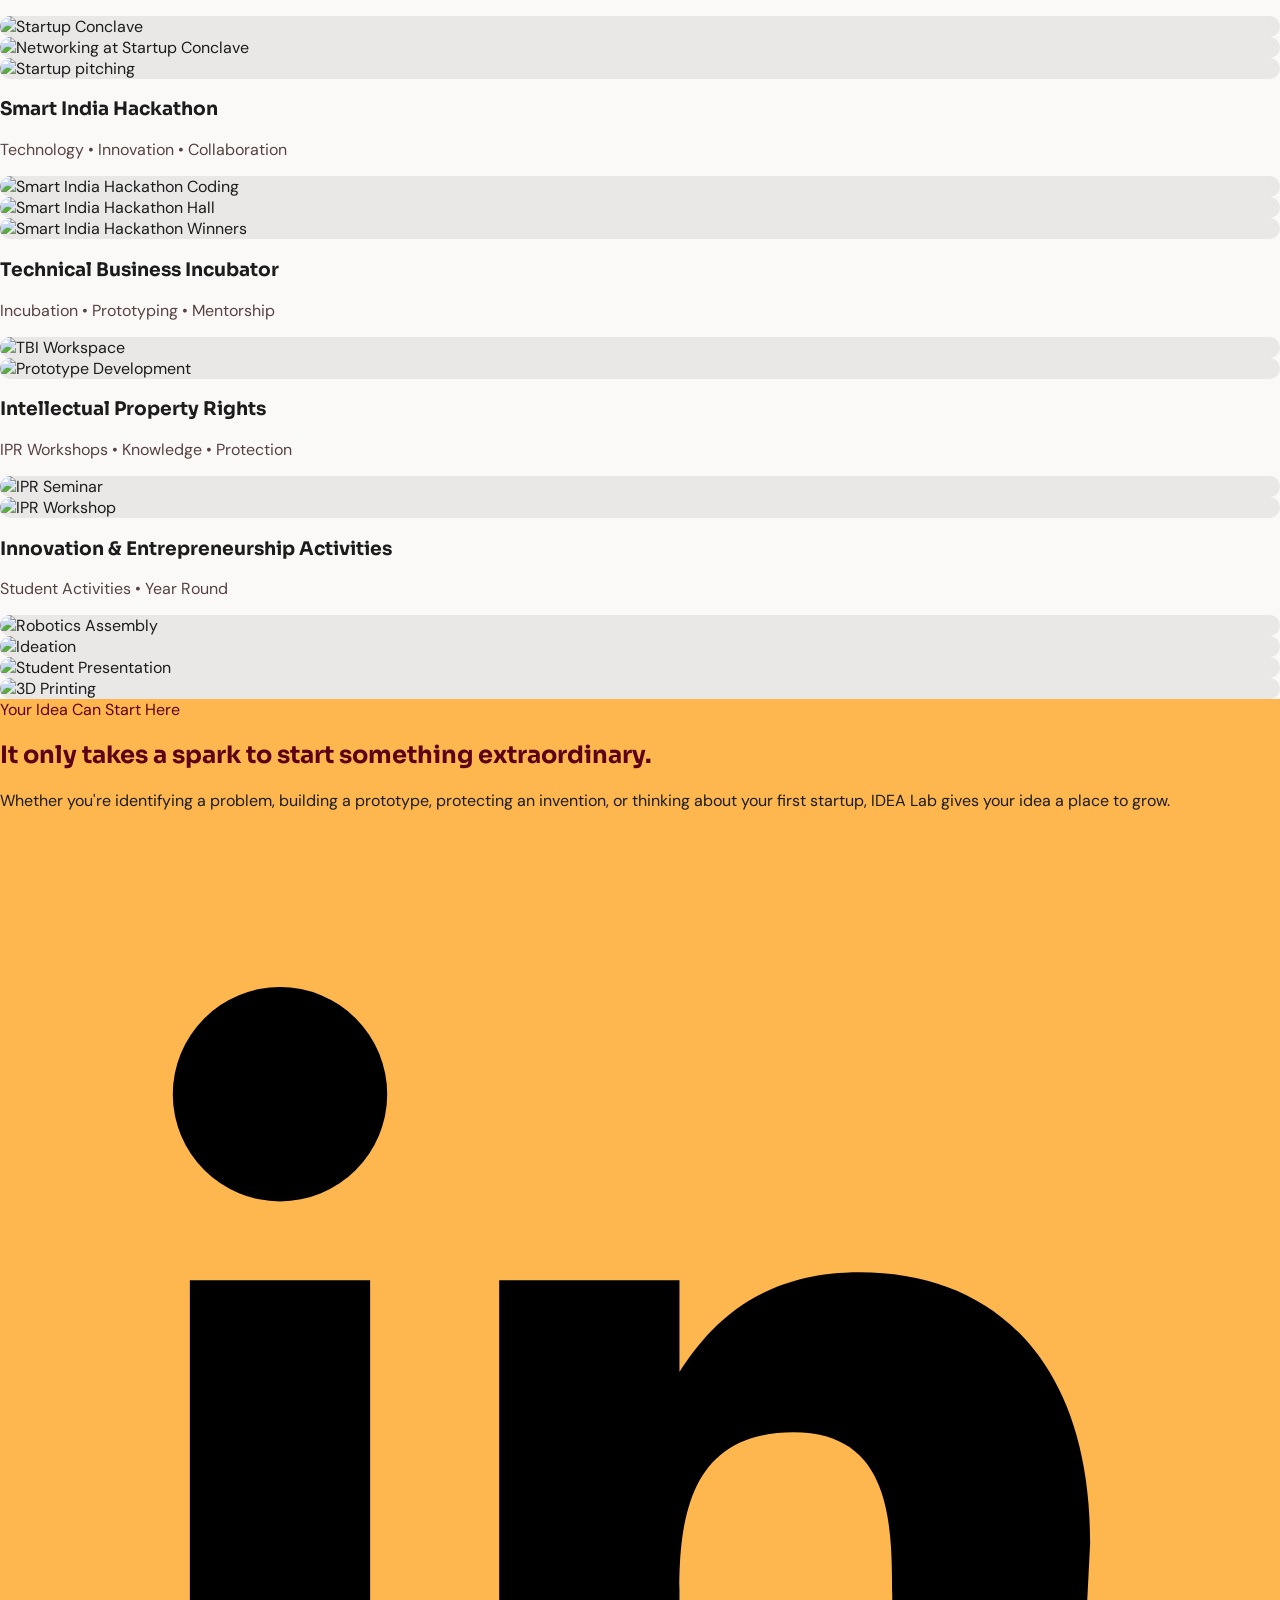
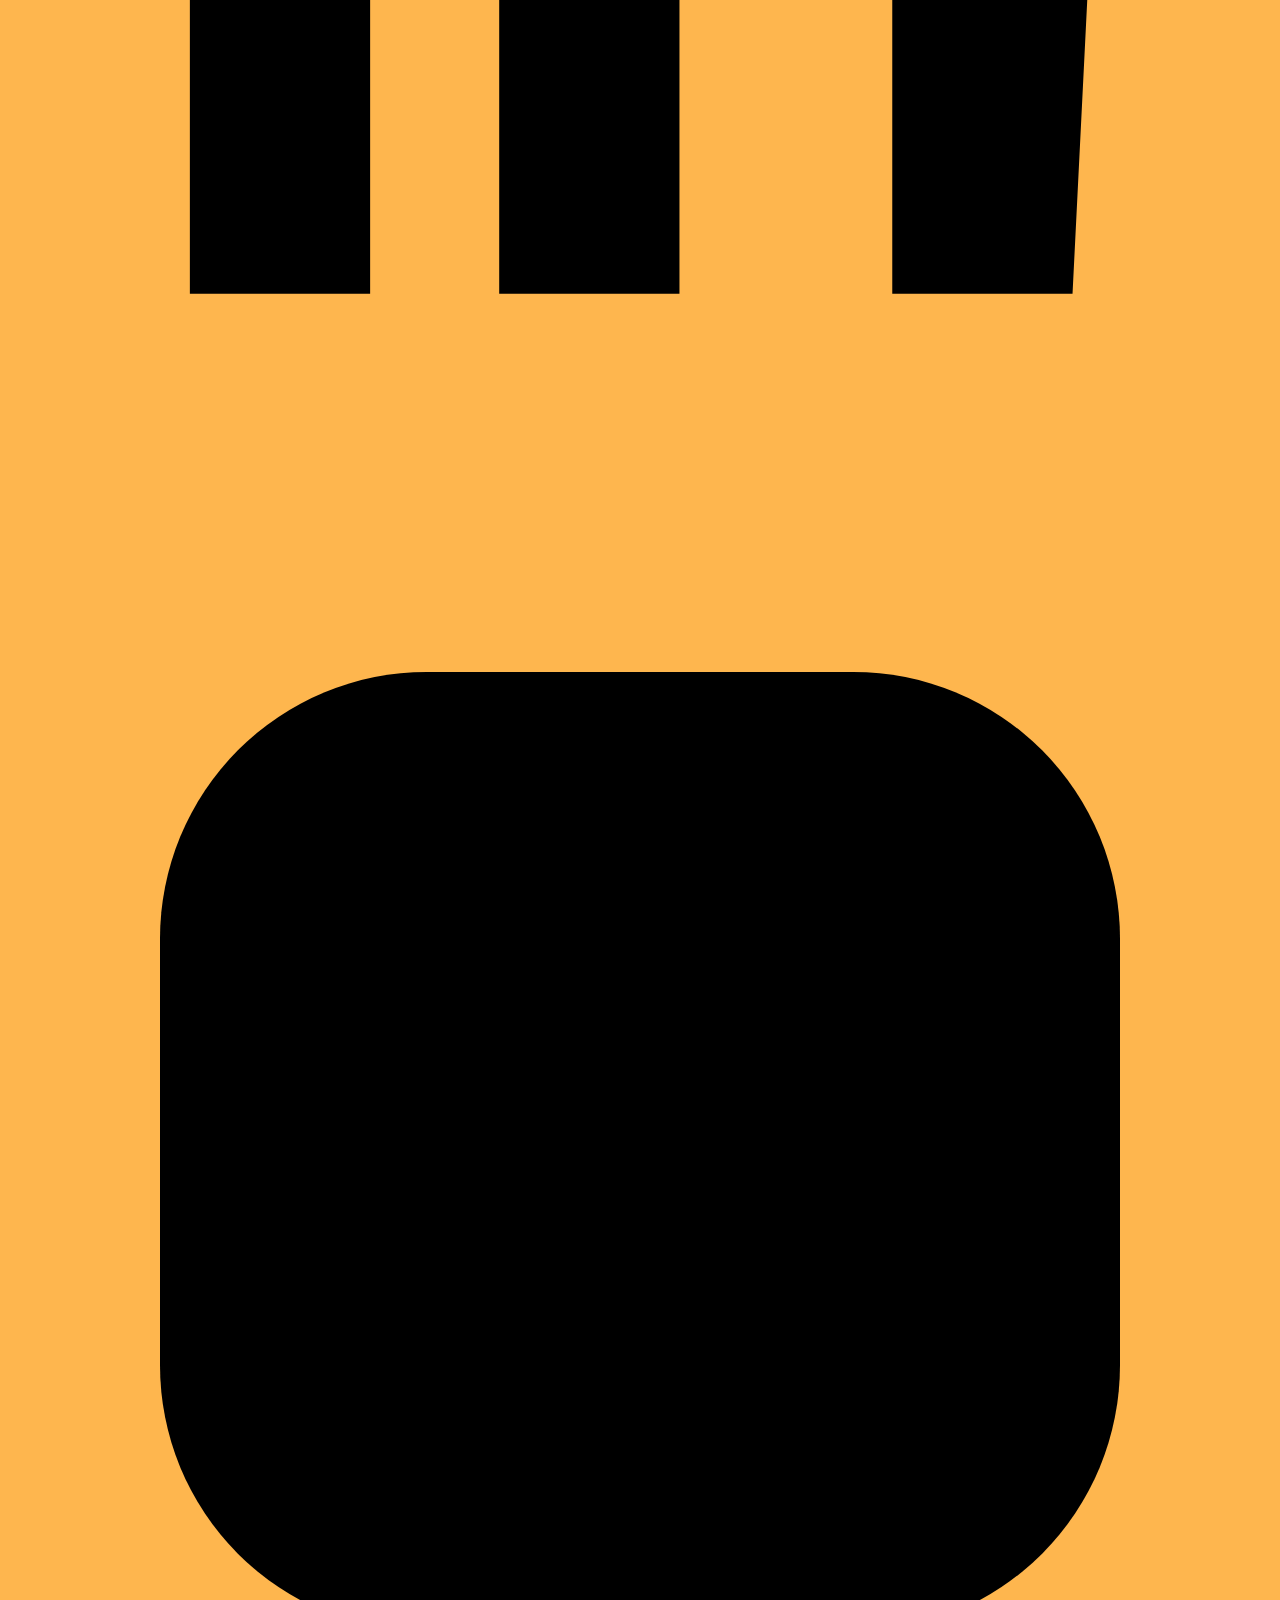
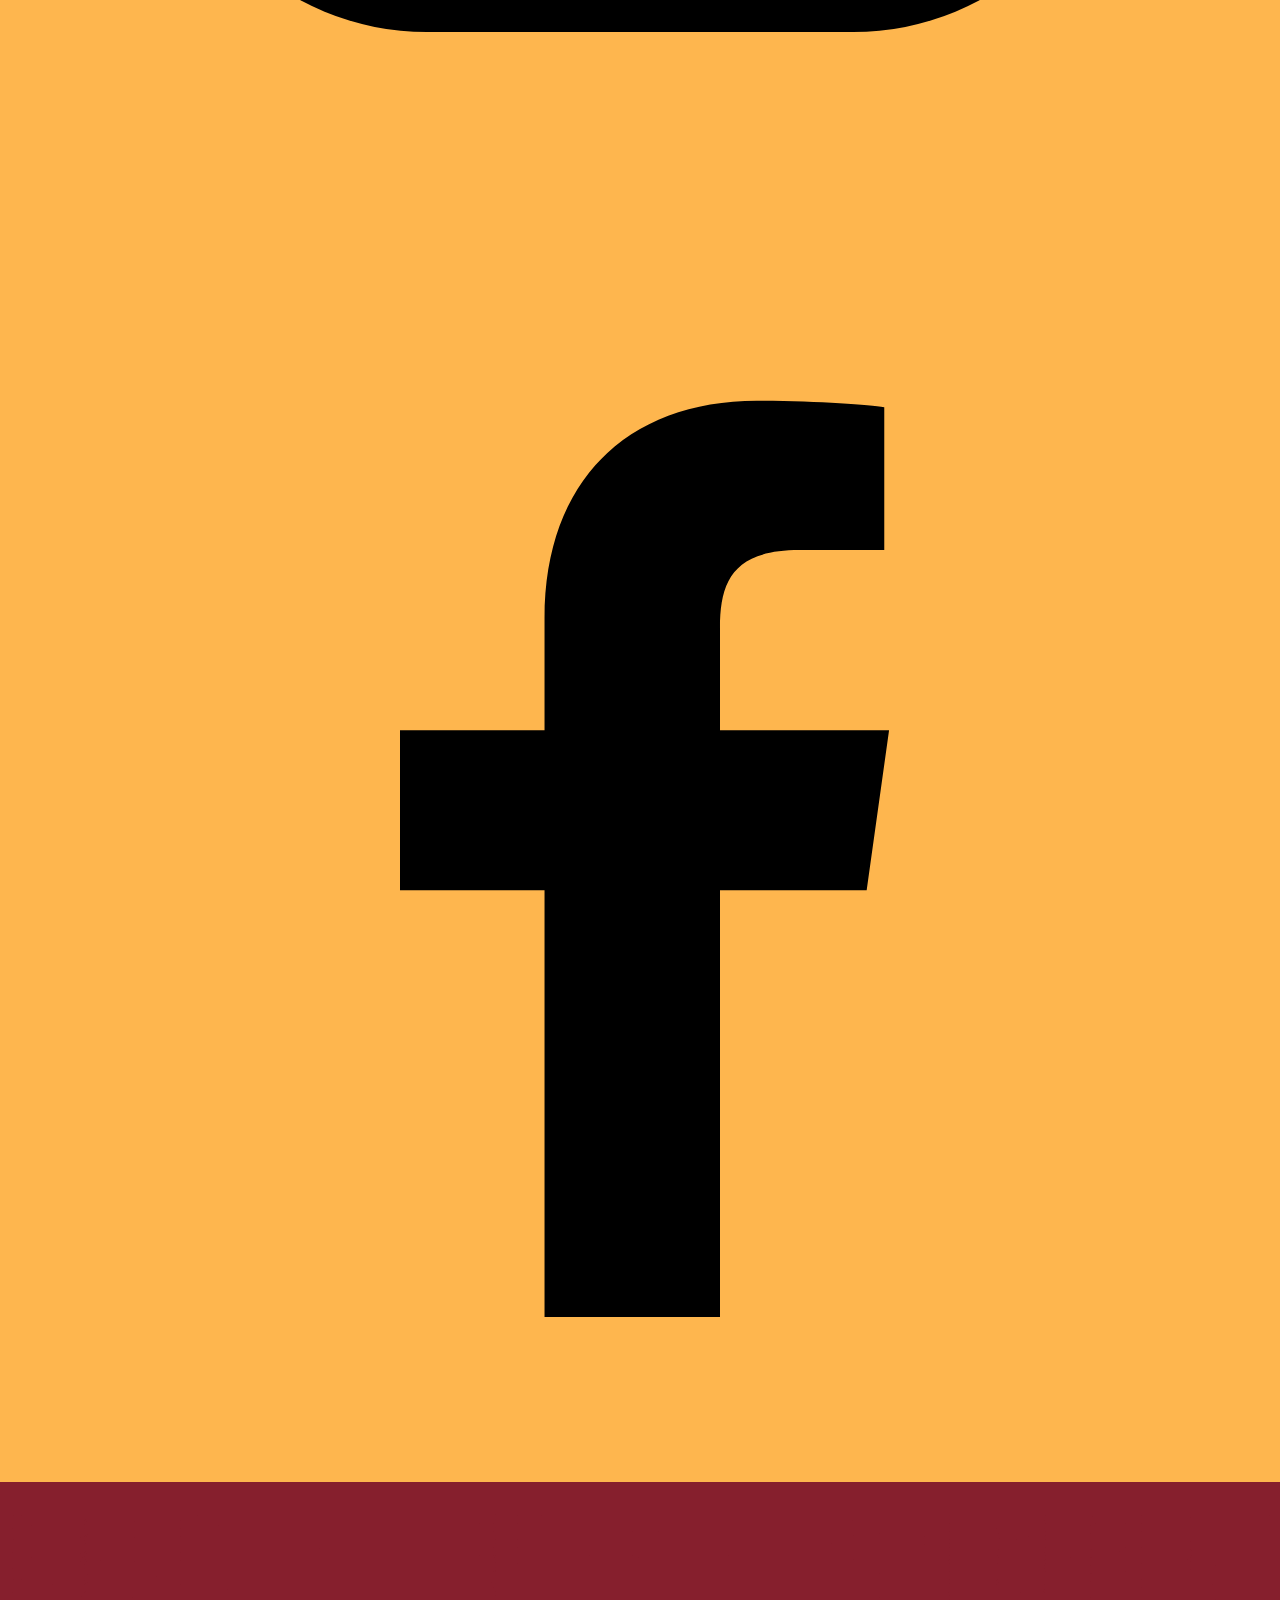
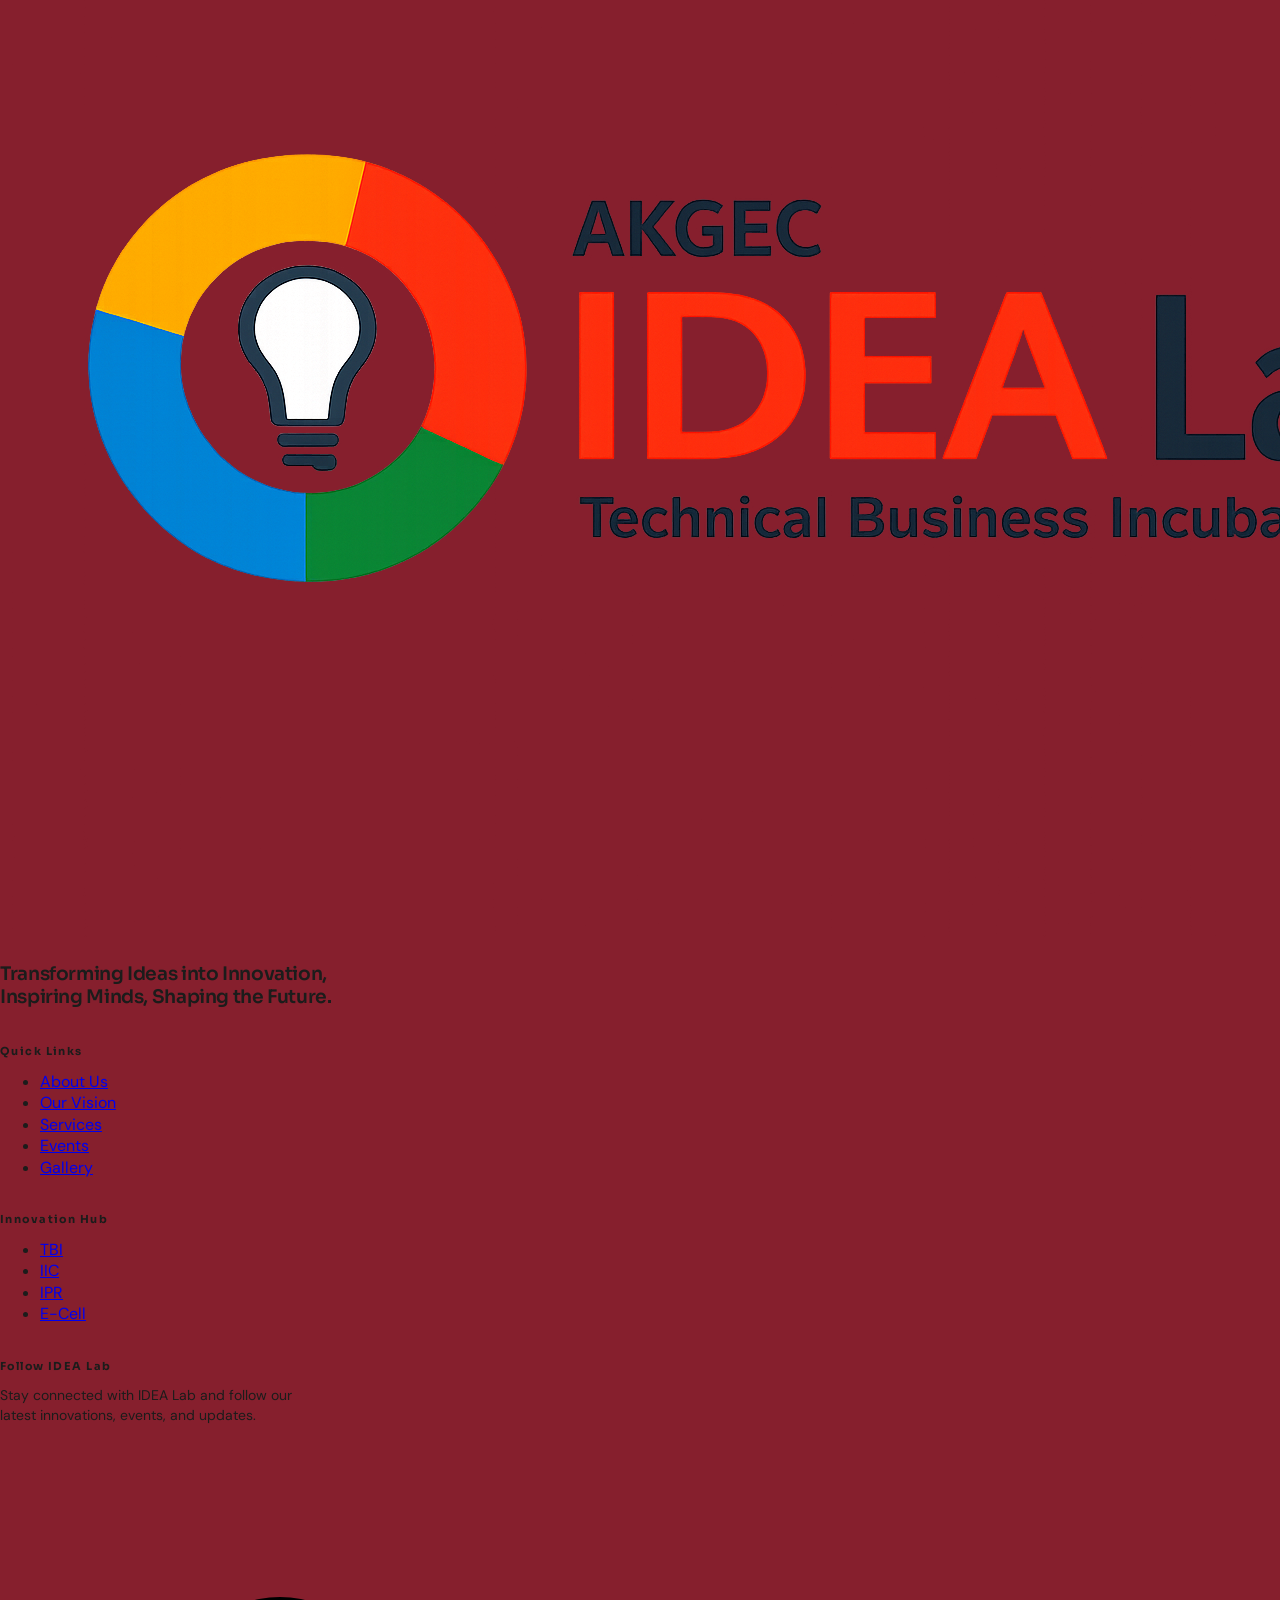
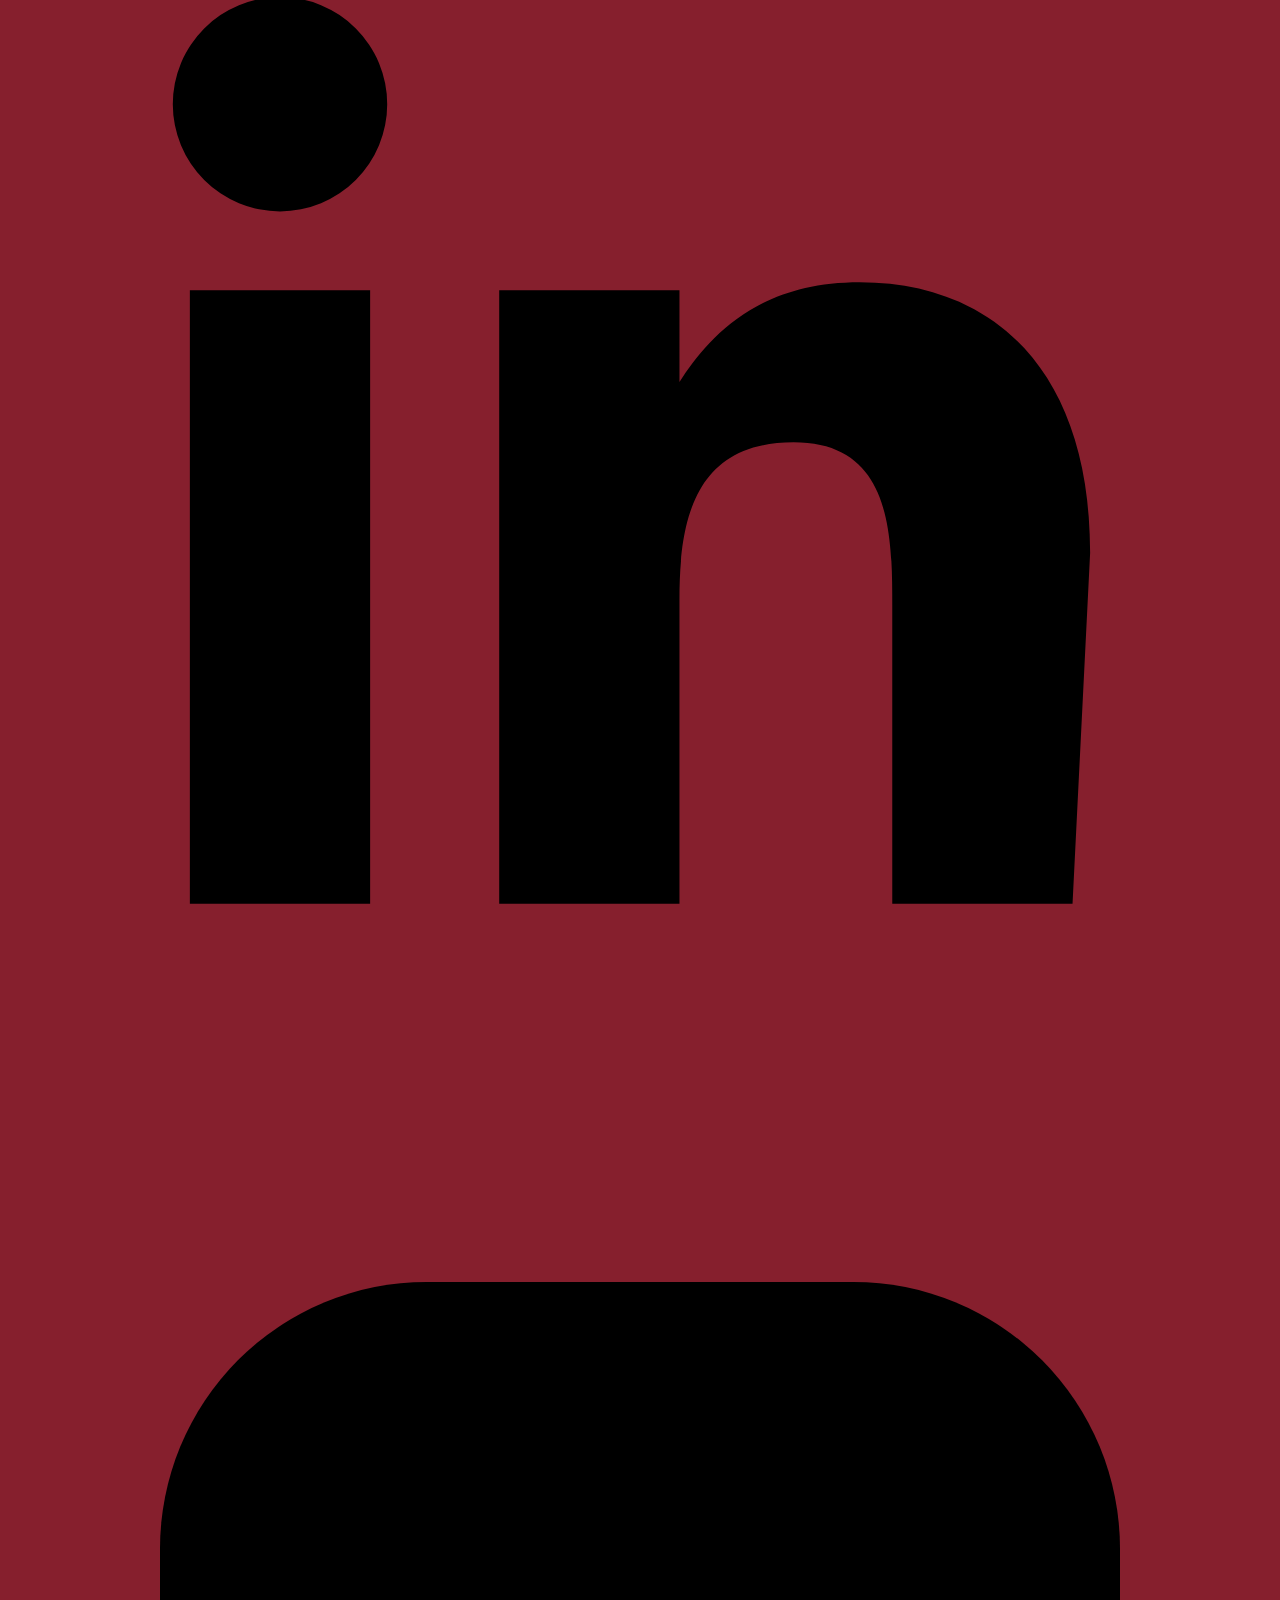
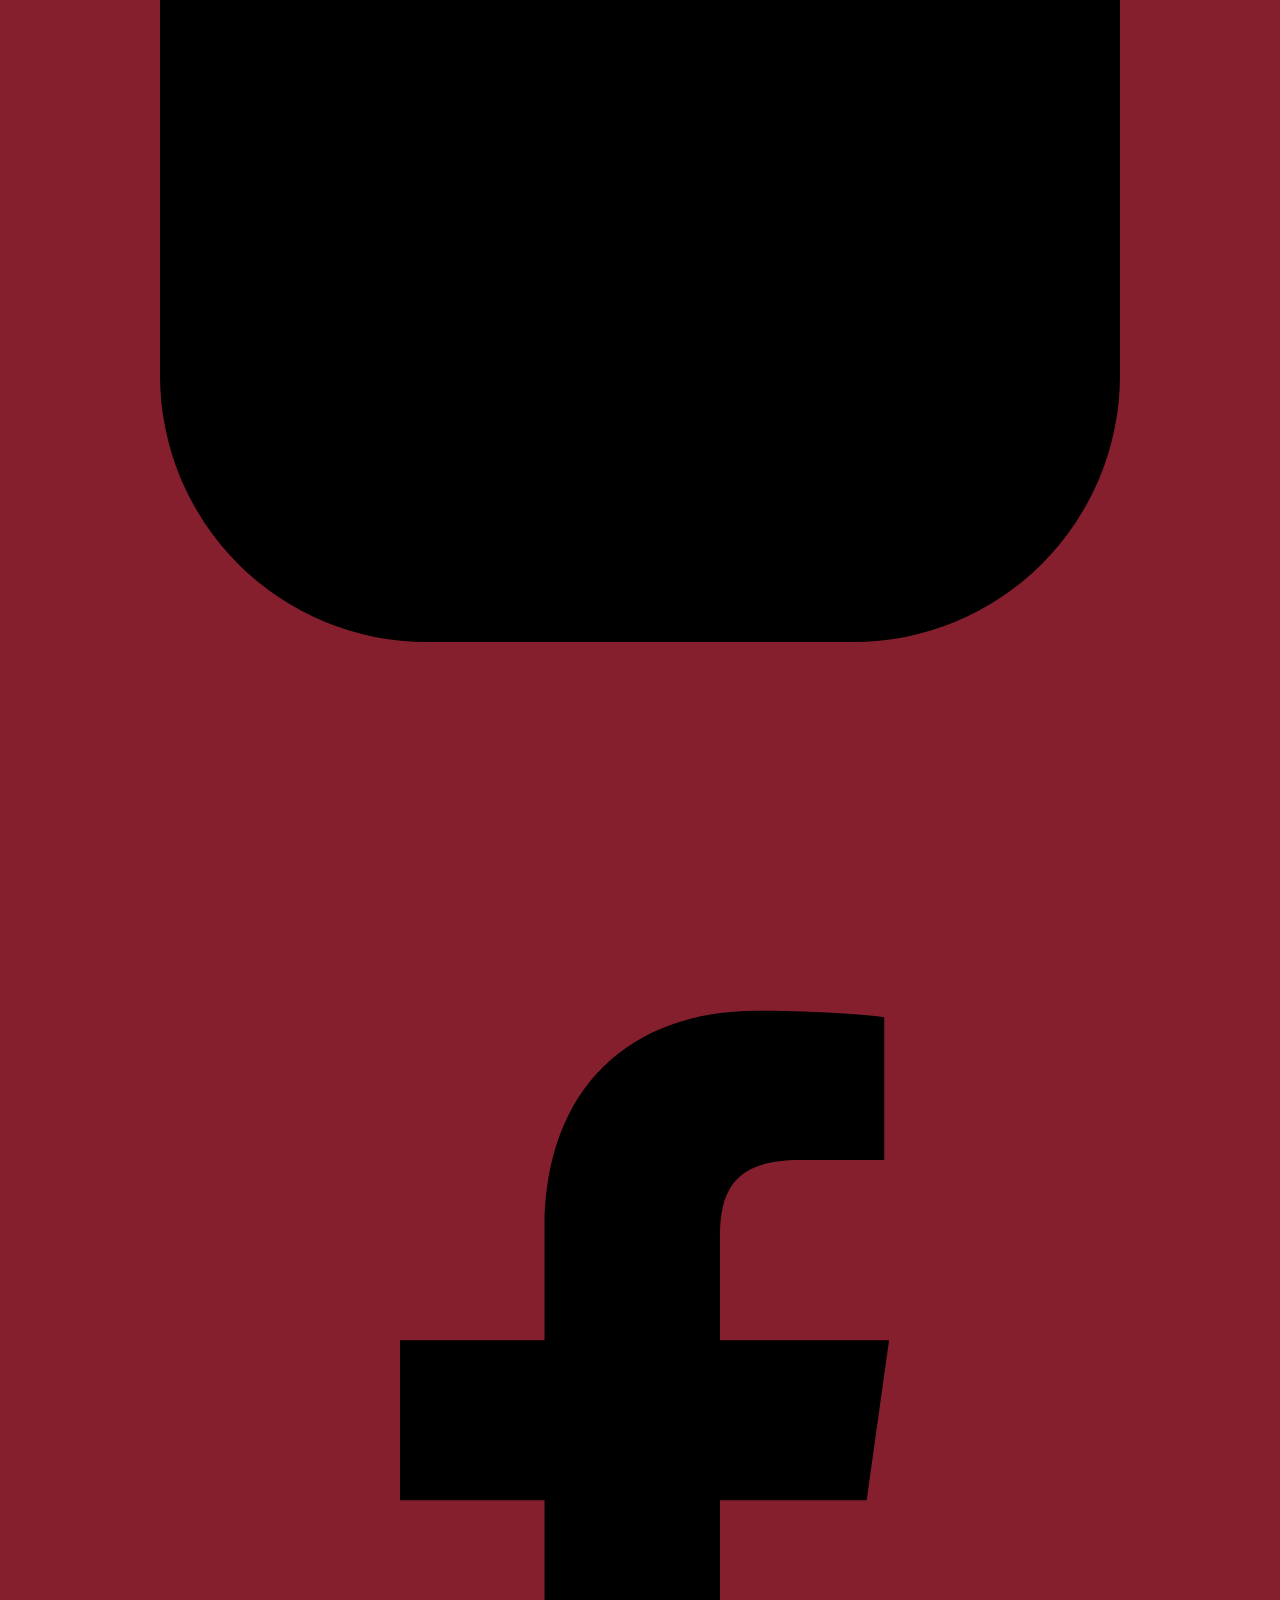
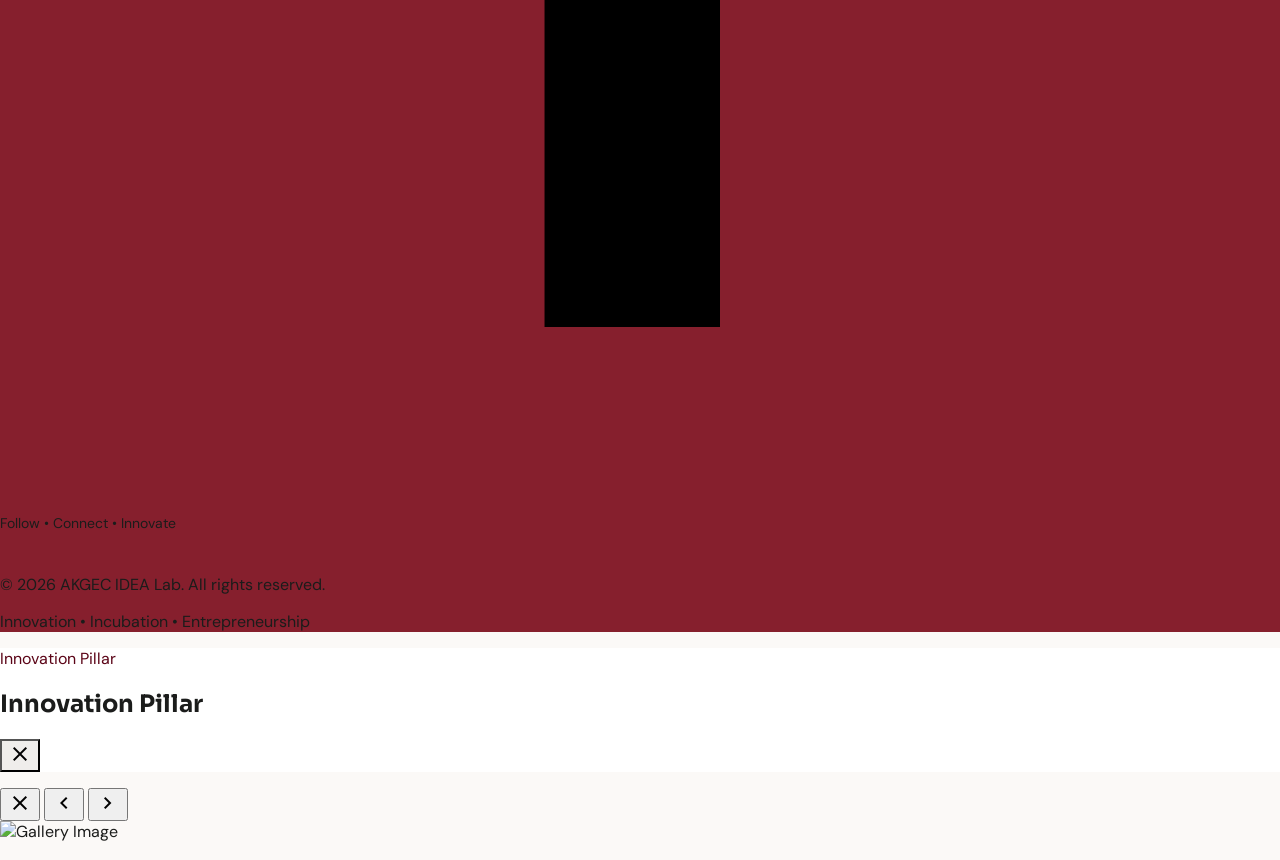
==== commit 915ba564: "Add interactive hero and theme support" ====
--- a/index.html
+++ b/index.html
@@ -11,7 +11,16 @@
         content="AKGEC IDEA Lab empowers students to transform ideas into prototypes, protect innovations, and launch scalable ventures."
     >
 
+    <script src="theme.js"></script>
     <script src="https://cdn.tailwindcss.com?plugins=forms,container-queries"></script>
+
+    <script type="importmap">
+        {
+            "imports": {
+                "three": "https://cdn.jsdelivr.net/npm/three@0.180.0/build/three.module.js"
+            }
+        }
+    </script>
 
     <link
         href="https://fonts.googleapis.com/css2?family=DM+Sans:opsz,wght@9..40,400..700&family=Sora:wght@400..800&display=swap"
@@ -22,6 +31,9 @@
         href="https://fonts.googleapis.com/css2?family=Material+Symbols+Outlined:wght,FILL@100..700,0..1&display=swap"
         rel="stylesheet"
     >
+
+    <link rel="stylesheet" href="style.css">
+    <link rel="stylesheet" href="theme.css">
 
     <script>
         tailwind.config = {
@@ -81,707 +93,9 @@
         };
     </script>
 
-    <style>
-
-        * {
-            box-sizing: border-box;
-        }
-
-        html {
-            scroll-behavior: smooth;
-        }
-
-        body {
-            margin: 0;
-            font-family: "DM Sans", sans-serif;
-            background: #fbf9f7;
-            color: #1b1c1b;
-        }
-
-        h1,
-        h2,
-        h3,
-        h4,
-        h5,
-        h6 {
-            font-family: "Sora", sans-serif;
-        }
-
-        ::selection {
-            background: #7a1e2b;
-            color: white;
-        }
-
-        /* --------------------------------
-           NAVIGATION
-        -------------------------------- */
-
-        .docked {
-            min-height: 80px;
-        }
-
-        .docked-logo {
-            height: 80px;
-            width: auto;
-            object-fit: contain;
-        }
-
-        @media (max-width: 767px) {
-            .docked {
-                min-height: 72px;
-            }
-
-            .docked-logo {
-                height: 72px;
-                max-width: 175px;
-            }
-        }
-
-        .mobile-menu-panel {
-            display: none;
-        }
-
-        .mobile-menu-panel.is-open {
-            display: grid;
-        }
-
-        /* --------------------------------
-           HERO
-        -------------------------------- */
-
-        .hero-grid {
-            position: relative;
-        }
-
-        .hero-grid::before {
-            content: "";
-            position: absolute;
-            width: 450px;
-            height: 450px;
-            border-radius: 50%;
-            background: rgba(255, 218, 218, 0.45);
-            filter: blur(90px);
-            top: -180px;
-            right: -180px;
-            pointer-events: none;
-        }
-
-        .hero-grid::after {
-            content: "";
-            position: absolute;
-            width: 400px;
-            height: 400px;
-            border-radius: 50%;
-            background: rgba(255, 221, 181, 0.35);
-            filter: blur(90px);
-            bottom: -180px;
-            left: -180px;
-            pointer-events: none;
-        }
-
-        .hero-logo {
-            filter: drop-shadow(0 25px 40px rgba(0, 0, 0, 0.16));
-        }
-
-        /* --------------------------------
-           PILLARS
-        -------------------------------- */
-
-        .pillar-card {
-            position: relative;
-            overflow: hidden;
-        }
-
-        .pillar-card::after {
-            content: "";
-            position: absolute;
-            width: 100px;
-            height: 100px;
-            border-radius: 50%;
-            background: currentColor;
-            opacity: 0.035;
-            right: -30px;
-            bottom: -30px;
-            transition: transform 0.4s ease;
-        }
-
-        .pillar-card:hover::after {
-            transform: scale(2);
-        }
-
-        .pillar-card:nth-child(1) {
-            box-shadow: 8px -8px 0 rgba(91, 4, 23, 0.65);
-        }
-
-        .pillar-card:nth-child(2) {
-            box-shadow: 8px -8px 0 rgba(37, 99, 235, 0.65);
-        }
-
-        .pillar-card:nth-child(3) {
-            box-shadow: 8px -8px 0 rgba(131, 84, 0, 0.65);
-        }
-
-        .pillar-card:nth-child(4) {
-            box-shadow: 8px -8px 0 rgba(46, 125, 50, 0.65);
-        }
-
-        /* --------------------------------
-           JOURNEY
-        -------------------------------- */
-
-        .journey-line {
-            background: linear-gradient(
-                to bottom,
-                #5b0417,
-                #835400,
-                #2563eb,
-                #2e7d32
-            );
-        }
-
-        /* --------------------------------
-           SERVICE DIRECTORY
-        -------------------------------- */
-
-        .service-row {
-            transition:
-                background-color 0.3s ease,
-                transform 0.3s ease;
-        }
-
-        .service-row:hover {
-            transform: translateX(6px);
-        }
-
-        /* --------------------------------
-           GALLERY
-        -------------------------------- */
-
-        .gallery-image-wrapper {
-            overflow: hidden;
-            border-radius: 24px;
-            position: relative;
-            cursor: pointer;
-            background: #eae8e6;
-        }
-
-        .gallery-image {
-            transition:
-                transform 0.6s cubic-bezier(0.25, 1, 0.5, 1);
-            width: 100%;
-            height: 100%;
-            object-fit: cover;
-        }
-
-        .gallery-image-wrapper:hover .gallery-image {
-            transform: scale(1.05);
-        }
-
-        .gallery-overlay {
-            position: absolute;
-            inset: 0;
-            background:
-                linear-gradient(
-                    to top,
-                    rgba(11, 18, 32, 0.55) 0%,
-                    rgba(11, 18, 32, 0) 55%
-                );
-            opacity: 0;
-            transition: opacity 0.4s ease;
-            pointer-events: none;
-        }
-
-        .gallery-image-wrapper:hover .gallery-overlay {
-            opacity: 1;
-        }
-
-        .lightbox-open {
-            overflow: hidden;
-        }
-
-        /* --------------------------------
-           DARK MODE
-        -------------------------------- */
-
-        html.dark body {
-            background: #111827;
-            color: #f3f4f6;
-        }
-
-        html.dark .light-surface {
-            background: #1f2937 !important;
-        }
-
-        html.dark .light-text {
-            color: #f9fafb !important;
-        }
-
-        html.dark .light-muted {
-            color: #d1d5db !important;
-        }
-
-        html.dark .global-nav {
-            background: #1f2937;
-            border-color: #374151;
-        }
-
-        html.dark .global-nav a {
-            color: #f3f4f6;
-        }
-
-        html.dark .idea-nav {
-            background: rgba(17, 24, 39, 0.95);
-            border-color: #374151;
-        }
-
-        /* --------------------------------
-           ANIMATIONS
-        -------------------------------- */
-
-        @keyframes floatLogo {
-            0%,
-            100% {
-                transform: translateY(0);
-            }
-
-            50% {
-                transform: translateY(-8px);
-            }
-        }
-
-        .floating-logo {
-            animation: floatLogo 5s ease-in-out infinite;
-        }
-
-        @keyframes pulseDot {
-            0%,
-            100% {
-                opacity: 1;
-                transform: scale(1);
-            }
-
-            50% {
-                opacity: 0.5;
-                transform: scale(1.25);
-            }
-        }
-
-        .pulse-dot {
-            animation: pulseDot 2s infinite;
-        }
-
-        /* --------------------------------
-           RESPONSIVE
-        -------------------------------- */
-
-        @media (max-width: 767px) {
-
-            .hero-logo {
-                max-width: 320px;
-            }
-
-            .pillar-card {
-                box-shadow: 6px -6px 0 rgba(91, 4, 23, 0.4) !important;
-            }
-
-            .service-row:hover {
-                transform: none;
-            }
-        }
-
-    </style>
-
-
-
-<style id="footer-half-height">
-/* ============================================================
-   FOOTER — REDUCED TO APPROX. HALF OF THE ORIGINAL HEIGHT
-   Original footer used 120px top + 120px bottom section padding.
-   This intentionally overrides that utility only inside footer.
-============================================================ */
-
-footer#contact .footer-compact-container {
-    padding-top: 32px !important;
-    padding-bottom: 28px !important;
-}
-
-footer#contact .footer-compact-grid {
-    row-gap: 20px !important;
-    column-gap: 20px !important;
-}
-
-footer#contact p {
-    margin-top: 0 !important;
-}
-
-footer#contact .leading-relaxed {
-    line-height: 1.45 !important;
-}
-
-footer#contact .footer-compact-container > .border-t {
-    margin-top: 24px !important;
-    padding-top: 14px !important;
-}
-
-/* Mobile / Android */
-@media (max-width: 767px) {
-    footer#contact .footer-compact-container {
-        padding-top: 24px !important;
-        padding-bottom: 20px !important;
-    }
-
-    footer#contact .footer-compact-grid {
-        row-gap: 16px !important;
-    }
-
-    footer#contact img {
-        height: 42px !important;
-        margin-bottom: 8px !important;
-    }
-
-    footer#contact h3 {
-        font-size: 1.15rem !important;
-        line-height: 1.35 !important;
-        margin-bottom: 6px !important;
-    }
-
-    footer#contact h4 {
-        margin-bottom: 7px !important;
-    }
-
-    footer#contact ul {
-        gap: 4px !important;
-    }
-
-    footer#contact .footer-compact-container > .border-t {
-        margin-top: 18px !important;
-        padding-top: 10px !important;
-    }
-
-    footer#contact .group.w-9.h-9 {
-        width: 34px !important;
-        height: 34px !important;
-    }
-}
-</style>
-
-
-<style id="footer-final-fix">
-/* ===== FINAL FOOTER DESIGN FIX ===== */
-#contact .footer-compact-container {
-    padding-top: 32px !important;
-    padding-bottom: 26px !important;
-}
-
-#contact .footer-compact-grid {
-    align-items: start !important;
-}
-
-/* Quick Links + Innovation Hub + Follow IDEA Lab:
-   shift them slightly downward and give consistent top margin */
-#contact .footer-compact-grid > div:nth-child(2),
-#contact .footer-compact-grid > div:nth-child(3),
-#contact .footer-compact-grid > div:nth-child(4) {
-    padding-top: 18px !important;
-}
-
-/* Make the columns breathe without making footer tall */
-#contact .footer-compact-grid > div:nth-child(2),
-#contact .footer-compact-grid > div:nth-child(3) {
-    padding-left: 8px !important;
-}
-
-#contact .footer-compact-grid > div:nth-child(4) {
-    padding-left: 12px !important;
-}
-
-/* Better heading-to-content spacing */
-#contact .footer-compact-grid h4 {
-    margin-bottom: 10px !important;
-    line-height: 1.3 !important;
-}
-
-#contact .footer-compact-grid ul {
-    margin-top: 0 !important;
-}
-
-/* Social block */
-#contact .footer-compact-grid > div:nth-child(4) p {
-    margin-bottom: 12px !important;
-    line-height: 1.45 !important;
-}
-
-#contact .footer-compact-grid > div:nth-child(4) .flex {
-    gap: 8px !important;
-}
-
-/* Bottom copyright */
-#contact .footer-compact-container > .border-t {
-    margin-top: 24px !important;
-    padding-top: 13px !important;
-}
-
-/* Mobile / Android: stack naturally, but retain a subtle offset */
-@media (max-width: 767px) {
-    #contact .footer-compact-container {
-        padding-top: 26px !important;
-        padding-bottom: 20px !important;
-    }
-
-    #contact .footer-compact-grid {
-        row-gap: 10px !important;
-    }
-
-    #contact .footer-compact-grid > div:nth-child(2),
-    #contact .footer-compact-grid > div:nth-child(3),
-    #contact .footer-compact-grid > div:nth-child(4) {
-        padding-top: 8px !important;
-        padding-left: 0 !important;
-    }
-
-    #contact .footer-compact-grid h4 {
-        margin-bottom: 8px !important;
-    }
-
-    #contact .footer-compact-container > .border-t {
-        margin-top: 18px !important;
-        padding-top: 10px !important;
-    }
-}
-</style>
-
-
-<style id="footer-polished-final">
-/* ============================================================
-   FOOTER POLISH
-   - Main tagline only; secondary paragraph removed.
-   - Right columns start on the same visual line as tagline.
-   - Softer typography + controlled spacing.
-============================================================ */
-
-#contact .footer-compact-container {
-    padding-top: 34px !important;
-    padding-bottom: 24px !important;
-}
-
-#contact .footer-compact-grid {
-    align-items: start !important;
-    column-gap: 42px !important;
-    row-gap: 20px !important;
-}
-
-/* Brand / tagline */
-#contact .footer-compact-grid > div:first-child {
-    padding-top: 0 !important;
-}
-
-#contact .footer-tagline {
-    max-width: 360px !important;
-    font-weight: 600 !important;
-    letter-spacing: -0.02em !important;
-}
-
-/* Quick Links, Innovation Hub, Follow IDEA Lab:
-   same starting height as the tagline */
-#contact .footer-compact-grid > div:nth-child(2),
-#contact .footer-compact-grid > div:nth-child(3),
-#contact .footer-compact-grid > div:nth-child(4) {
-    padding-top: 3px !important;
-    padding-left: 0 !important;
-}
-
-/* Clean column headings */
-#contact .footer-compact-grid h4 {
-    font-size: 11px !important;
-    font-weight: 700 !important;
-    letter-spacing: 0.13em !important;
-    margin-bottom: 12px !important;
-}
-
-/* Link rhythm */
-#contact .footer-compact-grid ul {
-    gap: 7px !important;
-}
-
-#contact .footer-compact-grid ul a {
-    font-size: 16px !important;
-    line-height: 1.35 !important;
-}
-
-/* Follow section */
-#contact .footer-compact-grid > div:nth-child(4) p {
-    font-size: 14px !important;
-    line-height: 1.45 !important;
-    max-width: 310px !important;
-    margin-bottom: 12px !important;
-}
-
-#contact .footer-compact-grid > div:nth-child(4) .flex {
-    gap: 8px !important;
-}
-
-/* Copyright divider */
-#contact .footer-compact-container > .border-t {
-    margin-top: 24px !important;
-    padding-top: 12px !important;
-}
-
-/* Android / Mobile */
-@media (max-width: 767px) {
-    #contact .footer-compact-container {
-        padding-top: 26px !important;
-        padding-bottom: 20px !important;
-    }
-
-    #contact .footer-compact-grid {
-        column-gap: 0 !important;
-        row-gap: 16px !important;
-    }
-
-    #contact .footer-tagline {
-        max-width: 100% !important;
-        font-size: 20px !important;
-    }
-
-    #contact .footer-compact-grid > div:nth-child(2),
-    #contact .footer-compact-grid > div:nth-child(3),
-    #contact .footer-compact-grid > div:nth-child(4) {
-        padding-top: 2px !important;
-    }
-
-    #contact .footer-compact-grid h4 {
-        margin-bottom: 8px !important;
-    }
-
-    #contact .footer-compact-grid ul {
-        gap: 5px !important;
-    }
-
-    #contact .footer-compact-grid ul a {
-        font-size: 15px !important;
-    }
-
-    #contact .footer-compact-container > .border-t {
-        margin-top: 18px !important;
-        padding-top: 10px !important;
-    }
-}
-</style>
-
 </head>
 
 <body class="overflow-x-hidden">
-
-
-<!-- ============================================================
-     AKGEC TOP HEADER
-============================================================ -->
-
-<div class="hidden md:block bg-surface-container-lowest border-b border-surface-variant light-surface">
-
-    <div class="max-w-[1400px] mx-auto px-6 py-4 flex justify-between items-center">
-
-        <div class="flex items-center h-16">
-            <img
-                src="https://lh3.googleusercontent.com/aida-public/[base64]"
-                alt="Ajay Kumar Garg Engineering College"
-                class="h-full w-auto object-contain"
-            >
-        </div>
-
-        <div class="flex items-center gap-6">
-
-            <div class="flex items-center gap-2 h-14">
-
-                <div class="h-full border border-surface-variant px-3 py-1 flex items-center justify-center bg-surface-container">
-                    <span class="text-primary font-bold text-lg leading-none">
-                        NAAC<br>
-                        <span class="text-xs font-normal text-on-surface-variant">
-                            GRADE
-                        </span>
-                        A++
-                    </span>
-                </div>
-
-                <div class="h-full border border-surface-variant px-3 py-1 flex flex-col items-center justify-center bg-surface-container">
-
-                    <div class="flex items-center gap-1 text-secondary-fixed-dim font-bold">
-                        <span class="bg-secondary-fixed-dim text-black px-1 text-xs rounded-sm">
-                            QS
-                        </span>
-                        I-GAUGE
-                    </div>
-
-                    <span class="bg-tertiary-container text-white text-[10px] px-2 py-0.5 mt-1 font-bold rounded-sm w-full text-center">
-                        DIAMOND
-                    </span>
-
-                </div>
-
-            </div>
-
-            <div class="flex flex-col gap-2">
-
-                <a
-                    href="#contact"
-                    class="bg-primary-container hover:bg-primary text-white text-sm font-semibold py-2 px-6 rounded shadow-md transition"
-                >
-                    ❖ Apply Now for Admissions
-                </a>
-
-                <a
-                    href="#contact"
-                    class="bg-primary-container hover:bg-primary text-white text-sm font-semibold py-2 px-6 rounded shadow-md transition"
-                >
-                    ❖ Registration Process for First Year
-                </a>
-
-            </div>
-
-        </div>
-
-    </div>
-
-</div>
-
-
-<!-- ============================================================
-     GLOBAL AKGEC NAVIGATION
-============================================================ -->
-
-<div class="global-nav hidden lg:block w-full bg-surface-container-highest border-b-2 border-secondary-fixed-dim">
-
-    <div class="max-w-[1400px] mx-auto px-6">
-
-        <ul class="flex items-center h-12 text-[11px] font-bold tracking-wider">
-
-            <li><a href="#" class="px-3 py-3 uppercase hover:text-primary">ABOUT</a></li>
-            <li><a href="#" class="px-3 py-3 uppercase hover:text-primary">DEPARTMENTS</a></li>
-            <li><a href="#" class="px-3 py-3 uppercase hover:text-primary">ACADEMICS</a></li>
-
-            <li>
-                <a href="#" class="px-3 py-3 uppercase text-primary">
-                    <span class="material-symbols-outlined text-[14px] align-middle">
-                        school
-                    </span>
-                    ADMISSIONS
-                </a>
-            </li>
-
-            <li><a href="#" class="px-3 py-3 uppercase hover:text-primary">R&D</a></li>
-            <li><a href="#" class="px-3 py-3 uppercase hover:text-primary">LIFE@AKGEC</a></li>
-            <li><a href="#" class="px-3 py-3 uppercase hover:text-primary">ACHIEVEMENTS</a></li>
-            <li><a href="#" class="px-3 py-3 uppercase hover:text-primary">PLACEMENTS</a></li>
-            <li><a href="#" class="px-3 py-3 uppercase hover:text-primary">VE CELL</a></li>
-            <li><a href="#" class="px-3 py-3 uppercase hover:text-primary">IQAC</a></li>
-            <li><a href="#" class="px-3 py-3 uppercase hover:text-primary">ERP</a></li>
-            <li><a href="#" class="px-3 py-3 uppercase hover:text-primary">CAREER</a></li>
-
-        </ul>
-
-    </div>
-
-</div>
 
 
 <!-- ============================================================
@@ -792,20 +106,27 @@
     class="idea-nav docked sticky top-0 z-40 bg-surface-container-lowest/90 backdrop-blur-md shadow-sm border-b border-surface-variant"
 >
 
-    <div class="max-w-[95%] mx-auto px-margin-mobile md:px-margin-desktop flex justify-between items-center">
-
-        <a href="#home" class="flex items-center">
-
-            <img
-                src="https://lh3.googleusercontent.com/aida-public/[base64]"
-                alt="AKGEC IDEA Lab Logo"
-                class="docked-logo"
-            >
+    <div class="nav-shell px-4 md:px-4 flex items-center">
+
+        <a href="#home" class="nav-logo flex items-center">
+
+            <span class="docked-logo-stack" aria-label="AKGEC IDEA Lab Logo">
+                <img
+                    src="images/idea-lab-navbar-light.png"
+                    alt=""
+                    class="docked-logo docked-logo-light"
+                >
+                <img
+                    src="images/idea-lab-navbar-dark.png"
+                    alt=""
+                    class="docked-logo docked-logo-dark"
+                >
+            </span>
 
         </a>
 
 
-        <div class="hidden md:flex items-center gap-8">
+        <div class="nav-links hidden md:flex items-center justify-center gap-8">
 
             <a
                 href="#home"
@@ -852,7 +173,7 @@
         </div>
 
 
-        <div class="hidden md:flex items-center gap-3">
+        <div class="nav-actions hidden md:flex items-center justify-end gap-3">
 
             <a
                 href="events.html"
@@ -863,10 +184,11 @@
 
             <button
                 id="themeToggle"
+                data-theme-toggle
                 aria-label="Toggle Theme"
                 class="w-10 h-10 rounded-full bg-surface-container flex items-center justify-center text-primary hover:bg-primary hover:text-white transition border border-surface-variant"
             >
-                <span class="material-symbols-outlined">
+                <span class="material-symbols-outlined" data-theme-icon>
                     dark_mode
                 </span>
             </button>
@@ -874,14 +196,15 @@
         </div>
 
 
-      <div class="flex items-center gap-2 md:hidden">
+    <div class="nav-mobile-actions flex items-center justify-end gap-2 md:hidden">
 
     <button
         id="themeToggleMobile"
+        data-theme-toggle
         aria-label="Toggle Theme"
         class="w-11 h-11 rounded-full bg-surface-container flex items-center justify-center text-primary hover:bg-primary hover:text-white transition border border-surface-variant"
     >
-        <span class="material-symbols-outlined">dark_mode</span>
+        <span class="material-symbols-outlined" data-theme-icon>dark_mode</span>
     </button>
 
     <button
@@ -965,7 +288,7 @@
         </div>
 
         <a
-            href="events.html"
+            href="#"
             class="bg-white text-primary font-bold text-[11px] uppercase px-6 py-2.5 rounded-full hover:bg-surface-bright transition"
         >
             Register Now
@@ -1094,15 +417,9 @@
         </div>
 
 
-        <div class="relative flex items-center justify-center min-h-[300px] lg:min-h-[420px]">
-
-            <div class="absolute w-[420px] h-[420px] rounded-full bg-primary-fixed opacity-20 blur-3xl"></div>
-
-            <img
-                src="images/idealab logo.png"
-                alt="AKGEC IDEA Lab"
-                class="hero-logo floating-logo w-[min(75vw,520px)] h-auto object-contain relative z-10"
-            >
+        <div class="hero-scene relative flex items-center justify-center min-h-[300px] lg:min-h-[420px]">
+
+            <div id="heroRingMount" class="hero-ring-mount absolute inset-0 z-10" aria-label="Interactive floating chrome torus"></div>
 
         </div>
 
@@ -1121,11 +438,7 @@
 >
 
     <div
-        class="absolute inset-0 opacity-[0.05]"
-        style="
-            background-image: radial-gradient(#ffffff 0.5px, transparent 0.5px);
-            background-size: 24px 24px;
-        "
+        class="about-pattern absolute inset-0 opacity-[0.05]"
     ></div>
 
 
@@ -2131,7 +1444,7 @@
      IMPACT CTA
 ============================================================ -->
 
-<section class="bg-secondary-container px-margin-mobile md:px-margin-desktop py-20">
+<section class="impact-cta bg-secondary-container px-margin-mobile md:px-margin-desktop py-20">
 
     <div class="max-w-5xl mx-auto text-center">
 
@@ -2876,52 +2189,6 @@
 
 
     /* --------------------------------
-       THEME TOGGLE
-    -------------------------------- */
-
-    const themeToggle =
-        document.getElementById("themeToggle");
-    const themeToggleMobile = document.getElementById("themeToggleMobile");
-
-
-    const savedTheme =
-        localStorage.getItem("idea-lab-theme");
-
-    const prefersDark =
-        window.matchMedia(
-            "(prefers-color-scheme: dark)"
-        ).matches;
-
-
-    function updateTheme(isDark) {
-    document.documentElement.classList.toggle("dark", isDark);
-    [themeToggle, themeToggleMobile].forEach(btn => {
-        if (!btn) return;
-        btn.querySelector(".material-symbols-outlined").textContent = isDark ? "light_mode" : "dark_mode";
-        btn.setAttribute("aria-label", isDark ? "Switch to light theme" : "Switch to dark theme");
-    });
-}
-    
-               
-
-    updateTheme(
-        savedTheme
-            ? savedTheme === "dark"
-            : prefersDark
-    );
-  [themeToggle, themeToggleMobile].forEach(btn => {
-    if (!btn) return;
-    btn.addEventListener("click", () => {
-        const isDark = !document.documentElement.classList.contains("dark");
-        updateTheme(isDark);
-        localStorage.setItem("idea-lab-theme", isDark ? "dark" : "light");
-    });
-});
-
-
-  
-
-    /* --------------------------------
        MOBILE MENU
     -------------------------------- */
 
@@ -3069,6 +2336,143 @@
 
 </script>
 
+<script type="module">
+    class HeroRing {
+        constructor(mount) {
+            this.mount = mount;
+            this.pointer = { x: 0, y: 0 };
+            this.targetPointer = { x: 0, y: 0 };
+            this.isVisible = true;
+            this.animationFrame = null;
+            this.handleResize = this.resize.bind(this);
+            this.handlePointerMove = this.onPointerMove.bind(this);
+        }
+
+        async init() {
+            const THREE = await import("https://cdn.jsdelivr.net/npm/three@0.180.0/build/three.module.js");
+            const { RGBELoader } = await import("https://cdn.jsdelivr.net/npm/three@0.180.0/examples/jsm/loaders/RGBELoader.js");
+
+            this.THREE = THREE;
+            this.scene = new THREE.Scene();
+            this.camera = new THREE.PerspectiveCamera(32, 1, 0.1, 100);
+            this.camera.position.z = 5.2;
+
+            this.renderer = new THREE.WebGLRenderer({ alpha: true, antialias: true, powerPreference: "high-performance" });
+            this.renderer.setPixelRatio(Math.min(window.devicePixelRatio, 2));
+            this.renderer.setClearColor(0x000000, 0);
+            this.renderer.outputColorSpace = THREE.SRGBColorSpace;
+            this.renderer.toneMapping = THREE.ACESFilmicToneMapping;
+            this.renderer.toneMappingExposure = 1.15;
+            this.renderer.shadowMap.enabled = false;
+            this.renderer.domElement.className = "hero-ring-canvas";
+            this.renderer.domElement.setAttribute("aria-hidden", "true");
+            this.mount.appendChild(this.renderer.domElement);
+
+            this.ring = new THREE.Mesh(
+                new THREE.TorusGeometry(1.35, 0.32, 64, 192),
+                new THREE.MeshPhysicalMaterial({
+                    color: 0xffffff,
+                    metalness: 1,
+                    roughness: 0.05,
+                    clearcoat: 1,
+                    clearcoatRoughness: 0,
+                    envMapIntensity: 2.5,
+                    reflectivity: 1
+                })
+            );
+            this.ring.rotation.x = THREE.MathUtils.degToRad(35);
+            this.ring.rotation.z = THREE.MathUtils.degToRad(25);
+            this.scene.add(this.ring);
+
+            const keyLight = new THREE.DirectionalLight(0xffffff, 3.2);
+            keyLight.position.set(3, 4, 5);
+            this.scene.add(keyLight);
+
+            const fillLight = new THREE.DirectionalLight(0xb9d7ff, 1.6);
+            fillLight.position.set(-4, 1, 3);
+            this.scene.add(fillLight);
+
+            const rimLight = new THREE.DirectionalLight(0xffd6c2, 2.4);
+            rimLight.position.set(2, -3, -4);
+            this.scene.add(rimLight);
+
+            this.resize();
+            this.observer = new IntersectionObserver(([entry]) => {
+                this.isVisible = entry.isIntersecting;
+                if (this.isVisible && !this.animationFrame) this.animate();
+            }, { threshold: 0.01 });
+            this.observer.observe(this.mount);
+            window.addEventListener("resize", this.handleResize, { passive: true });
+            this.mount.addEventListener("pointermove", this.handlePointerMove, { passive: true });
+
+            new RGBELoader().load(
+                "https://cdn.jsdelivr.net/gh/mrdoob/three.js@r180/examples/textures/equirectangular/royal_esplanade_1k.hdr",
+                environment => {
+                    environment.mapping = THREE.EquirectangularReflectionMapping;
+                    this.scene.environment = environment;
+                },
+                undefined,
+                () => {}
+            );
+
+            this.animate();
+        }
+
+        resize() {
+            if (!this.renderer) return;
+            const width = this.mount.clientWidth;
+            const height = this.mount.clientHeight;
+            if (!width || !height) return;
+            this.camera.aspect = width / height;
+            this.camera.updateProjectionMatrix();
+            this.renderer.setSize(width, height, false);
+            const scale = Math.min(width / 500, height / 420);
+            this.ring.scale.setScalar(Math.min(0.85, Math.max(0.6, scale * 0.85)));
+        }
+
+        onPointerMove(event) {
+            const bounds = this.mount.getBoundingClientRect();
+            this.targetPointer.x = ((event.clientX - bounds.left) / bounds.width - 0.5) * 2;
+            this.targetPointer.y = ((event.clientY - bounds.top) / bounds.height - 0.5) * 2;
+        }
+
+        animate() {
+            if (!this.isVisible || !this.renderer) {
+                this.animationFrame = null;
+                return;
+            }
+            this.animationFrame = requestAnimationFrame(() => this.animate());
+            const time = performance.now() * 0.001;
+            this.pointer.x += (this.targetPointer.x - this.pointer.x) * 0.04;
+            this.pointer.y += (this.targetPointer.y - this.pointer.y) * 0.04;
+            this.ring.rotation.y += 0.002;
+            this.ring.rotation.x = this.THREE.MathUtils.degToRad(35) + Math.sin(time * 0.8) * 0.03 + this.pointer.y * 0.04;
+            this.ring.rotation.z = this.THREE.MathUtils.degToRad(25) + this.pointer.x * 0.04;
+            this.ring.position.y = Math.sin(time * 0.8) * 0.12;
+            this.renderer.render(this.scene, this.camera);
+        }
+
+        dispose() {
+            cancelAnimationFrame(this.animationFrame);
+            this.observer?.disconnect();
+            window.removeEventListener("resize", this.handleResize);
+            this.mount.removeEventListener("pointermove", this.handlePointerMove);
+            this.ring?.geometry.dispose();
+            this.ring?.material.dispose();
+            this.scene?.environment?.dispose();
+            this.renderer?.dispose();
+            this.renderer?.domElement.remove();
+        }
+    }
+
+    const heroRingMount = document.getElementById("heroRingMount");
+    if (heroRingMount) {
+        const heroRing = new HeroRing(heroRingMount);
+        heroRing.init();
+        window.addEventListener("pagehide", () => heroRing.dispose(), { once: true });
+    }
+</script>
+
 
 
 </body>
--- a/style.css
+++ b/style.css
@@ -0,0 +1,530 @@
+* {
+    box-sizing: border-box;
+}
+
+html {
+    scroll-behavior: smooth;
+}
+
+body {
+    margin: 0;
+    font-family: "DM Sans", sans-serif;
+    background: #fbf9f7;
+    color: #1b1c1b;
+}
+
+h1,
+h2,
+h3,
+h4,
+h5,
+h6 {
+    font-family: "Sora", sans-serif;
+}
+
+::selection {
+    background: #7a1e2b;
+    color: white;
+}
+
+/* --------------------------------
+   NAVIGATION
+-------------------------------- */
+
+.docked {
+    min-height: 80px;
+}
+
+.docked-logo {
+    height: 80px;
+    width: auto;
+    object-fit: contain;
+}
+
+@media (max-width: 767px) {
+    .docked {
+        min-height: 72px;
+    }
+
+    .docked-logo {
+        height: 72px;
+        max-width: 175px;
+    }
+
+}
+
+.mobile-menu-panel {
+    display: none;
+}
+
+.mobile-menu-panel.is-open {
+    display: grid;
+}
+
+/* --------------------------------
+   HERO
+-------------------------------- */
+
+.hero-grid {
+    position: relative;
+}
+
+.hero-grid::before {
+    content: "";
+    position: absolute;
+    width: 450px;
+    height: 450px;
+    border-radius: 50%;
+    background: rgba(255, 218, 218, 0.45);
+    filter: blur(90px);
+    top: -180px;
+    right: -180px;
+    pointer-events: none;
+}
+
+.hero-grid::after {
+    content: "";
+    position: absolute;
+    width: 400px;
+    height: 400px;
+    border-radius: 50%;
+    background: rgba(255, 221, 181, 0.35);
+    filter: blur(90px);
+    bottom: -180px;
+    left: -180px;
+    pointer-events: none;
+}
+
+.hero-ring-mount,
+.hero-ring-canvas {
+    width: 100%;
+    height: 100%;
+}
+
+.hero-ring-canvas {
+    display: block;
+    touch-action: pan-y;
+}
+
+.about-pattern {
+    background-image: radial-gradient(#ffffff 0.5px, transparent 0.5px);
+    background-size: 24px 24px;
+}
+
+/* --------------------------------
+   PILLARS
+-------------------------------- */
+
+.pillar-card {
+    position: relative;
+    overflow: hidden;
+}
+
+.pillar-card::after {
+    content: "";
+    position: absolute;
+    width: 100px;
+    height: 100px;
+    border-radius: 50%;
+    background: currentColor;
+    opacity: 0.035;
+    right: -30px;
+    bottom: -30px;
+    transition: transform 0.4s ease;
+}
+
+.pillar-card:hover::after {
+    transform: scale(2);
+}
+
+.pillar-card:nth-child(1) {
+    box-shadow: 8px -8px 0 rgba(91, 4, 23, 0.65);
+}
+
+.pillar-card:nth-child(2) {
+    box-shadow: 8px -8px 0 rgba(37, 99, 235, 0.65);
+}
+
+.pillar-card:nth-child(3) {
+    box-shadow: 8px -8px 0 rgba(131, 84, 0, 0.65);
+}
+
+.pillar-card:nth-child(4) {
+    box-shadow: 8px -8px 0 rgba(46, 125, 50, 0.65);
+}
+
+/* --------------------------------
+   JOURNEY
+-------------------------------- */
+
+.journey-line {
+    background: linear-gradient(
+        to bottom,
+        #5b0417,
+        #835400,
+        #2563eb,
+        #2e7d32
+    );
+}
+
+/* --------------------------------
+   SERVICE DIRECTORY
+-------------------------------- */
+
+.service-row {
+    transition:
+        background-color 0.3s ease,
+        transform 0.3s ease;
+}
+
+.service-row:hover {
+    transform: translateX(6px);
+}
+
+/* --------------------------------
+   GALLERY
+-------------------------------- */
+
+.gallery-image-wrapper {
+    overflow: hidden;
+    border-radius: 24px;
+    position: relative;
+    cursor: pointer;
+    background: #eae8e6;
+}
+
+.gallery-image {
+    transition:
+        transform 0.6s cubic-bezier(0.25, 1, 0.5, 1);
+    width: 100%;
+    height: 100%;
+    object-fit: cover;
+}
+
+.gallery-image-wrapper:hover .gallery-image {
+    transform: scale(1.05);
+}
+
+.gallery-overlay {
+    position: absolute;
+    inset: 0;
+    background:
+        linear-gradient(
+            to top,
+            rgba(11, 18, 32, 0.55) 0%,
+            rgba(11, 18, 32, 0) 55%
+        );
+    opacity: 0;
+    transition: opacity 0.4s ease;
+    pointer-events: none;
+}
+
+.gallery-image-wrapper:hover .gallery-overlay {
+    opacity: 1;
+}
+
+.lightbox-open {
+    overflow: hidden;
+}
+
+/* --------------------------------
+   ANIMATIONS
+-------------------------------- */
+
+@keyframes floatLogo {
+    0%,
+    100% {
+        transform: translateY(0);
+    }
+
+    50% {
+        transform: translateY(-8px);
+    }
+}
+
+.floating-logo {
+    animation: floatLogo 5s ease-in-out infinite;
+}
+
+@keyframes pulseDot {
+    0%,
+    100% {
+        opacity: 1;
+        transform: scale(1);
+    }
+
+    50% {
+        opacity: 0.5;
+        transform: scale(1.25);
+    }
+}
+
+.pulse-dot {
+    animation: pulseDot 2s infinite;
+}
+
+/* --------------------------------
+   RESPONSIVE
+-------------------------------- */
+
+@media (max-width: 767px) {
+    .pillar-card {
+        box-shadow: 6px -6px 0 rgba(91, 4, 23, 0.4) !important;
+    }
+
+    .service-row:hover {
+        transform: none;
+    }
+}
+
+/* ============================================================
+   FOOTER — REDUCED TO APPROX. HALF OF THE ORIGINAL HEIGHT
+   Original footer used 120px top + 120px bottom section padding.
+   This intentionally overrides that utility only inside footer.
+============================================================ */
+
+footer#contact .footer-compact-container {
+    padding-top: 32px !important;
+    padding-bottom: 28px !important;
+}
+
+footer#contact .footer-compact-grid {
+    row-gap: 20px !important;
+    column-gap: 20px !important;
+}
+
+footer#contact p {
+    margin-top: 0 !important;
+}
+
+footer#contact .leading-relaxed {
+    line-height: 1.45 !important;
+}
+
+footer#contact .footer-compact-container > .border-t {
+    margin-top: 24px !important;
+    padding-top: 14px !important;
+}
+
+@media (max-width: 767px) {
+    footer#contact .footer-compact-container {
+        padding-top: 24px !important;
+        padding-bottom: 20px !important;
+    }
+
+    footer#contact .footer-compact-grid {
+        row-gap: 16px !important;
+    }
+
+    footer#contact img {
+        height: 42px !important;
+        margin-bottom: 8px !important;
+    }
+
+    footer#contact h3 {
+        font-size: 1.15rem !important;
+        line-height: 1.35 !important;
+        margin-bottom: 6px !important;
+    }
+
+    footer#contact h4 {
+        margin-bottom: 7px !important;
+    }
+
+    footer#contact ul {
+        gap: 4px !important;
+    }
+
+    footer#contact .footer-compact-container > .border-t {
+        margin-top: 18px !important;
+        padding-top: 10px !important;
+    }
+
+    footer#contact .group.w-9.h-9 {
+        width: 34px !important;
+        height: 34px !important;
+    }
+}
+
+/* ===== FINAL FOOTER DESIGN FIX ===== */
+
+#contact .footer-compact-container {
+    padding-top: 32px !important;
+    padding-bottom: 26px !important;
+}
+
+#contact .footer-compact-grid {
+    align-items: start !important;
+}
+
+#contact .footer-compact-grid > div:nth-child(2),
+#contact .footer-compact-grid > div:nth-child(3),
+#contact .footer-compact-grid > div:nth-child(4) {
+    padding-top: 18px !important;
+}
+
+#contact .footer-compact-grid > div:nth-child(2),
+#contact .footer-compact-grid > div:nth-child(3) {
+    padding-left: 8px !important;
+}
+
+#contact .footer-compact-grid > div:nth-child(4) {
+    padding-left: 12px !important;
+}
+
+#contact .footer-compact-grid h4 {
+    margin-bottom: 10px !important;
+    line-height: 1.3 !important;
+}
+
+#contact .footer-compact-grid ul {
+    margin-top: 0 !important;
+}
+
+#contact .footer-compact-grid > div:nth-child(4) p {
+    margin-bottom: 12px !important;
+    line-height: 1.45 !important;
+}
+
+#contact .footer-compact-grid > div:nth-child(4) .flex {
+    gap: 8px !important;
+}
+
+#contact .footer-compact-container > .border-t {
+    margin-top: 24px !important;
+    padding-top: 13px !important;
+}
+
+@media (max-width: 767px) {
+    #contact .footer-compact-container {
+        padding-top: 26px !important;
+        padding-bottom: 20px !important;
+    }
+
+    #contact .footer-compact-grid {
+        row-gap: 10px !important;
+    }
+
+    #contact .footer-compact-grid > div:nth-child(2),
+    #contact .footer-compact-grid > div:nth-child(3),
+    #contact .footer-compact-grid > div:nth-child(4) {
+        padding-top: 8px !important;
+        padding-left: 0 !important;
+    }
+
+    #contact .footer-compact-grid h4 {
+        margin-bottom: 8px !important;
+    }
+
+    #contact .footer-compact-container > .border-t {
+        margin-top: 18px !important;
+        padding-top: 10px !important;
+    }
+}
+
+/* ============================================================
+   FOOTER POLISH
+   - Main tagline only; secondary paragraph removed.
+   - Right columns start on the same visual line as tagline.
+   - Softer typography + controlled spacing.
+============================================================ */
+
+#contact .footer-compact-container {
+    padding-top: 34px !important;
+    padding-bottom: 24px !important;
+}
+
+#contact .footer-compact-grid {
+    align-items: start !important;
+    column-gap: 42px !important;
+    row-gap: 20px !important;
+}
+
+#contact .footer-compact-grid > div:first-child {
+    padding-top: 0 !important;
+}
+
+#contact .footer-tagline {
+    max-width: 360px !important;
+    font-weight: 600 !important;
+    letter-spacing: -0.02em !important;
+}
+
+#contact .footer-compact-grid > div:nth-child(2),
+#contact .footer-compact-grid > div:nth-child(3),
+#contact .footer-compact-grid > div:nth-child(4) {
+    padding-top: 3px !important;
+    padding-left: 0 !important;
+}
+
+#contact .footer-compact-grid h4 {
+    font-size: 11px !important;
+    font-weight: 700 !important;
+    letter-spacing: 0.13em !important;
+    margin-bottom: 12px !important;
+}
+
+#contact .footer-compact-grid ul {
+    gap: 7px !important;
+}
+
+#contact .footer-compact-grid ul a {
+    font-size: 16px !important;
+    line-height: 1.35 !important;
+}
+
+#contact .footer-compact-grid > div:nth-child(4) p {
+    font-size: 14px !important;
+    line-height: 1.45 !important;
+    max-width: 310px !important;
+    margin-bottom: 12px !important;
+}
+
+#contact .footer-compact-grid > div:nth-child(4) .flex {
+    gap: 8px !important;
+}
+
+#contact .footer-compact-container > .border-t {
+    margin-top: 24px !important;
+    padding-top: 12px !important;
+}
+
+@media (max-width: 767px) {
+    #contact .footer-compact-container {
+        padding-top: 26px !important;
+        padding-bottom: 20px !important;
+    }
+
+    #contact .footer-compact-grid {
+        column-gap: 0 !important;
+        row-gap: 16px !important;
+    }
+
+    #contact .footer-tagline {
+        max-width: 100% !important;
+        font-size: 20px !important;
+    }
+
+    #contact .footer-compact-grid > div:nth-child(2),
+    #contact .footer-compact-grid > div:nth-child(3),
+    #contact .footer-compact-grid > div:nth-child(4) {
+        padding-top: 2px !important;
+    }
+
+    #contact .footer-compact-grid h4 {
+        margin-bottom: 8px !important;
+    }
+
+    #contact .footer-compact-grid ul {
+        gap: 5px !important;
+    }
+
+    #contact .footer-compact-grid ul a {
+        font-size: 15px !important;
+    }
+
+    #contact .footer-compact-container > .border-t {
+        margin-top: 18px !important;
+        padding-top: 10px !important;
+    }
+}
--- a/theme.css
+++ b/theme.css
@@ -0,0 +1,179 @@
+:root {
+    color-scheme: light;
+    --theme-page: #fbf9f7;
+    --theme-surface: #fbf9f7;
+    --theme-surface-low: #f5f3f1;
+    --theme-surface-container: #efedeb;
+    --theme-surface-high: #eae8e6;
+    --theme-surface-highest: #e4e2e0;
+    --theme-card: #ffffff;
+    --theme-text: #1b1c1b;
+    --theme-muted: #564242;
+    --theme-border: #dcc0c0;
+    --theme-primary: #5b0417;
+    --theme-primary-container: #7a1e2b;
+    --theme-secondary: #835400;
+    --theme-secondary-container: #feb64e;
+    --theme-outline: #897172;
+    --theme-about: #17212b;
+    --theme-footer: #861f2d;
+}
+
+html.dark {
+    color-scheme: dark;
+    --theme-page: #111827;
+    --theme-surface: #111827;
+    --theme-surface-low: #172033;
+    --theme-surface-container: #263244;
+    --theme-surface-high: #303c4f;
+    --theme-surface-highest: #3a4659;
+    --theme-card: #1f2937;
+    --theme-text: #f3f4f6;
+    --theme-muted: #d1d5db;
+    --theme-border: #4b5563;
+    --theme-primary: #ffb3b6;
+    --theme-primary-container: #96384a;
+    --theme-secondary: #ffca6e;
+    --theme-secondary-container: #9a6508;
+    --theme-outline: #9ca3af;
+    --theme-about: #0b1220;
+    --theme-footer: #5e1625;
+}
+
+html,
+body {
+    background-color: var(--theme-page);
+    color: var(--theme-text);
+    transition: background-color 220ms ease, color 220ms ease;
+}
+
+.nav-shell {
+    display: grid !important;
+    grid-template-columns: minmax(0, 1fr) auto minmax(0, 1fr);
+    width: 100%;
+}
+
+.nav-logo {
+    grid-column: 1;
+    justify-self: start;
+}
+
+.nav-links {
+    grid-column: 2;
+}
+
+.nav-actions,
+.nav-mobile-actions {
+    grid-column: 3;
+}
+
+.docked-logo-stack {
+    position: relative;
+    display: block;
+    width: 120px;
+    height: 80px;
+}
+
+.docked-logo-stack .docked-logo {
+    position: absolute;
+    inset: 0;
+    width: 100%;
+    height: 100%;
+}
+
+.docked-logo-dark {
+    display: none;
+}
+
+html.dark .docked-logo-light {
+    display: none;
+}
+
+html.dark .docked-logo-dark {
+    display: block;
+}
+
+@media (max-width: 767px) {
+    .nav-shell {
+        display: flex !important;
+        justify-content: space-between;
+    }
+
+    .nav-logo,
+    .nav-mobile-actions {
+        flex: 0 0 auto;
+    }
+
+    .docked-logo-stack {
+        width: 108px;
+        height: 72px;
+    }
+}
+
+body,
+.idea-nav,
+.mobile-menu-panel,
+.hero-grid,
+.pillar-card,
+.modal-content,
+.events-surface,
+.events-surface article,
+#contact,
+.impact-cta {
+    transition: background-color 220ms ease, color 220ms ease, border-color 220ms ease, box-shadow 220ms ease;
+}
+
+.bg-surface { background-color: var(--theme-surface) !important; }
+.bg-surface-container-low { background-color: var(--theme-surface-low) !important; }
+.bg-surface-container { background-color: var(--theme-surface-container) !important; }
+.bg-surface-container-high { background-color: var(--theme-surface-high) !important; }
+.bg-surface-container-highest { background-color: var(--theme-surface-highest) !important; }
+.bg-surface-container-lowest { background-color: var(--theme-card) !important; }
+.bg-primary { background-color: var(--theme-primary) !important; }
+.bg-primary-container { background-color: var(--theme-primary-container) !important; }
+.bg-secondary-container { background-color: var(--theme-secondary-container) !important; }
+.bg-white { background-color: var(--theme-card) !important; }
+
+.text-on-surface { color: var(--theme-text) !important; }
+.text-on-surface-variant { color: var(--theme-muted) !important; }
+.text-primary { color: var(--theme-primary) !important; }
+.text-secondary { color: var(--theme-secondary) !important; }
+.text-secondary-fixed-dim { color: var(--theme-secondary) !important; }
+.text-outline-variant { color: var(--theme-border) !important; }
+
+.border-surface-variant { border-color: var(--theme-border) !important; }
+.border-primary { border-color: var(--theme-primary) !important; }
+
+.idea-nav,
+.mobile-menu-panel { background-color: var(--theme-card) !important; }
+.idea-nav a,
+.mobile-menu-panel a { color: var(--theme-muted); }
+.idea-nav .text-white,
+.mobile-menu-panel .text-white { color: #ffffff !important; }
+
+.hero-grid { background-color: var(--theme-surface) !important; }
+#about { background-color: var(--theme-about) !important; }
+.pillar-card,
+.modal-content,
+.events-surface article { background-color: var(--theme-card) !important; color: var(--theme-text); }
+.events-surface { background-color: var(--theme-surface-low) !important; color: var(--theme-text); }
+.impact-cta { background-color: var(--theme-secondary-container) !important; }
+#contact { background-color: var(--theme-footer) !important; }
+
+.light-surface { background-color: var(--theme-card) !important; }
+.global-nav { background-color: var(--theme-surface-highest) !important; border-color: var(--theme-secondary) !important; }
+
+html.dark .text-gray-300 { color: #d1d5db !important; }
+html.dark .border-white\/10 { border-color: rgba(255, 255, 255, 0.16) !important; }
+html.dark .border-white\/15 { border-color: rgba(255, 255, 255, 0.22) !important; }
+html.dark .bg-white\/5 { background-color: rgba(255, 255, 255, 0.08) !important; }
+html.dark .text-white\/50 { color: rgba(255, 255, 255, 0.68) !important; }
+html.dark .text-white\/65 { color: rgba(255, 255, 255, 0.78) !important; }
+html.dark .text-white\/70 { color: rgba(255, 255, 255, 0.82) !important; }
+html.dark .text-white\/30 { color: rgba(255, 255, 255, 0.52) !important; }
+
+@media (prefers-reduced-motion: no-preference) {
+    html {
+        transition: background-color 220ms ease;
+    }
+}
